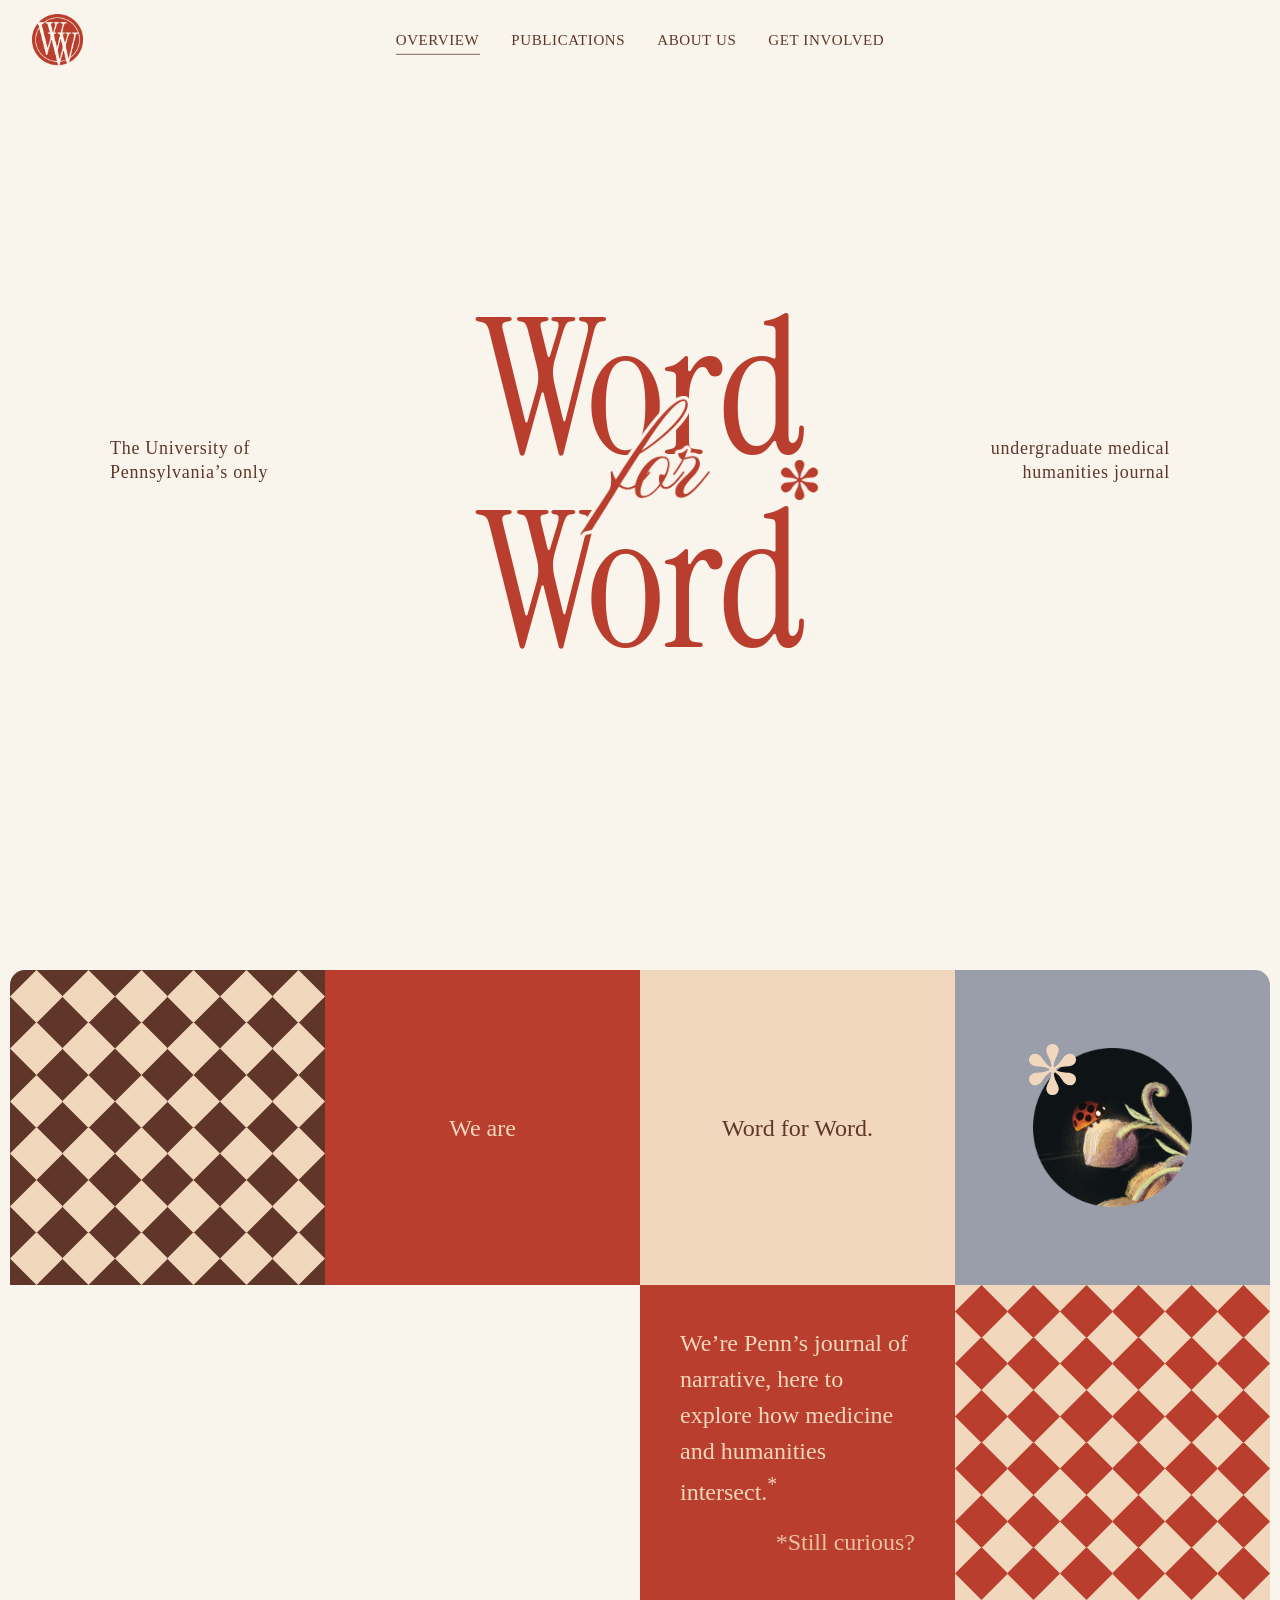
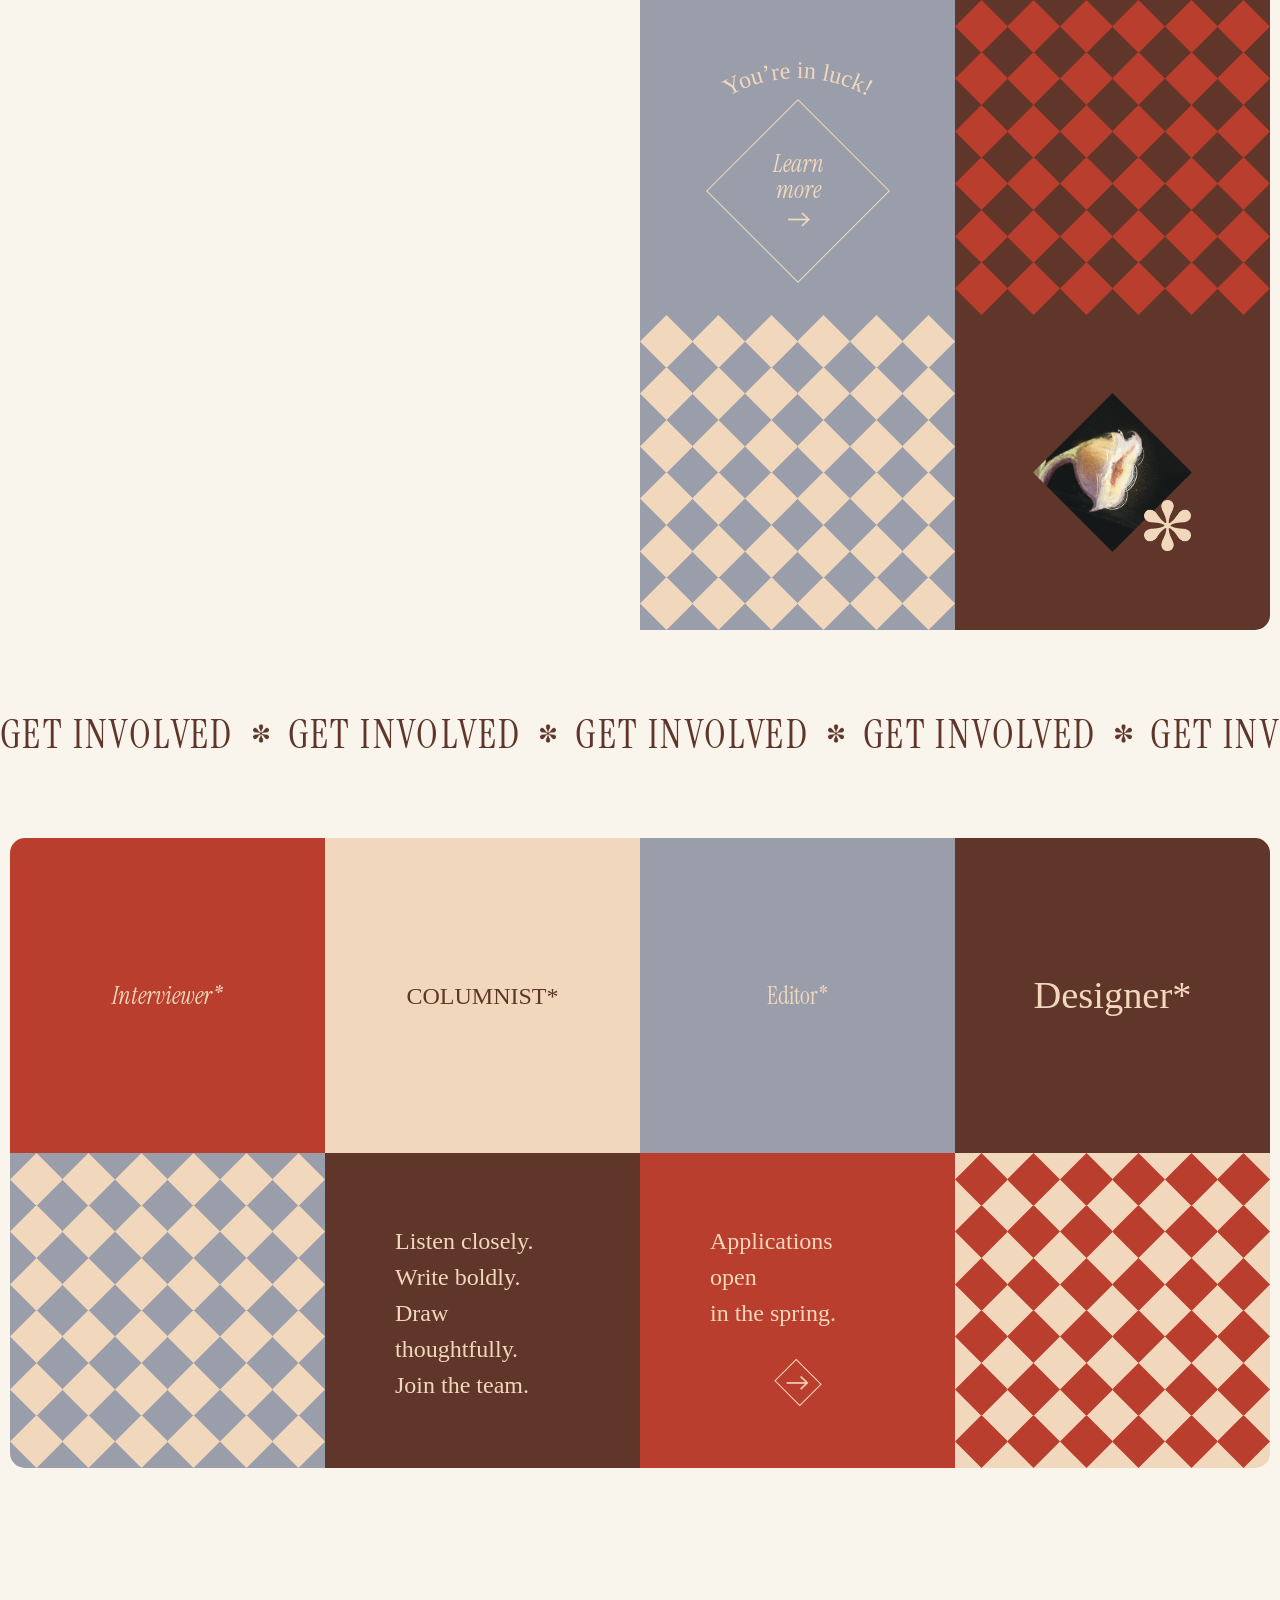
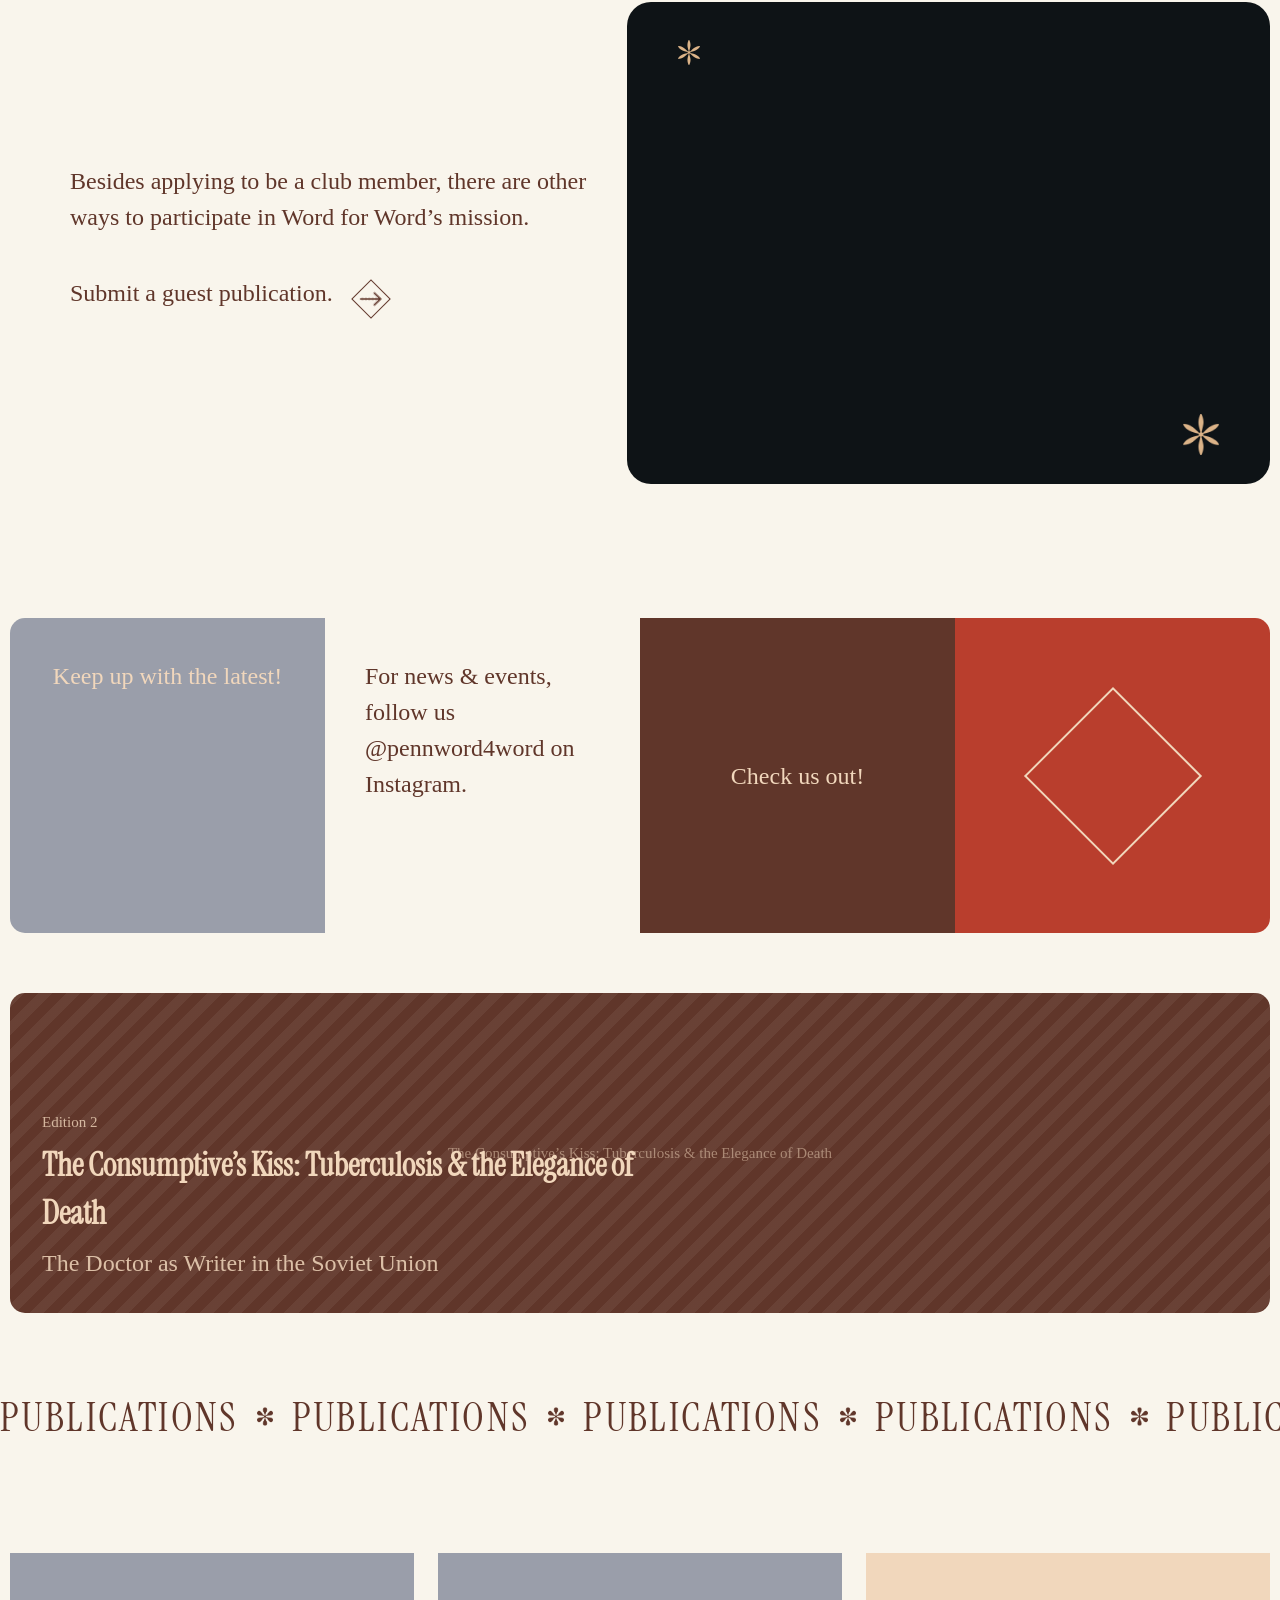
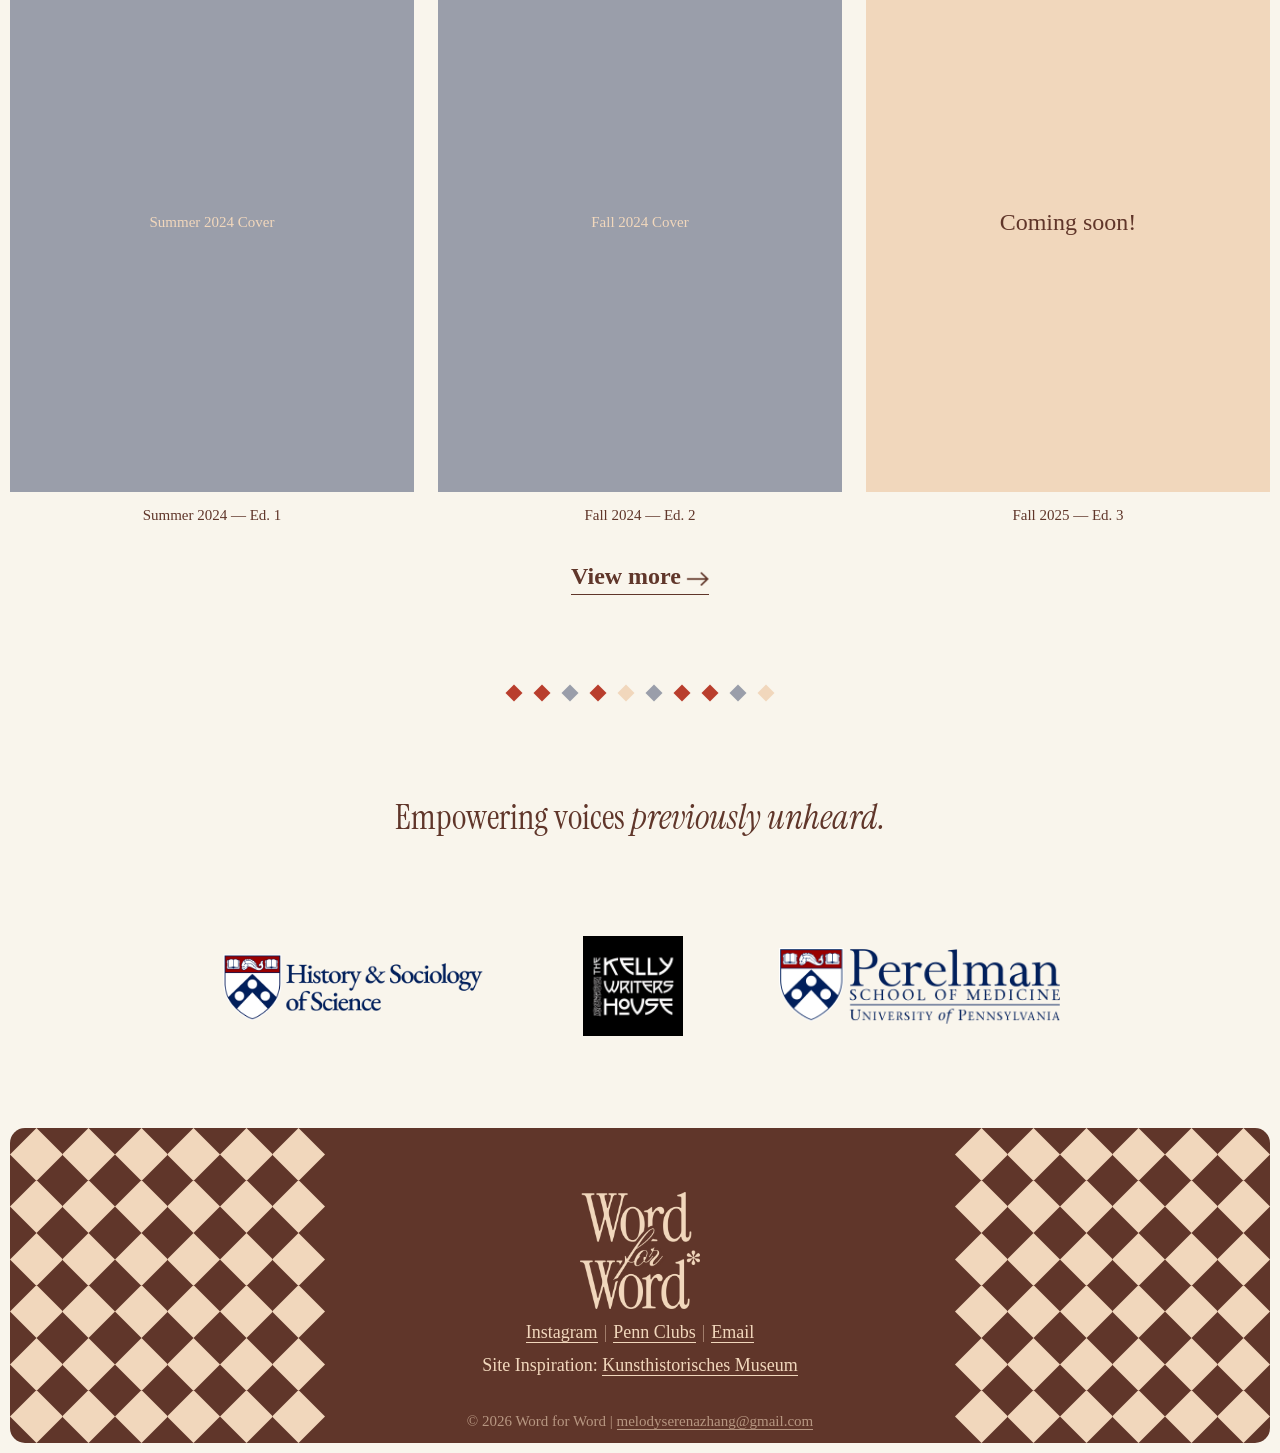
==== index.html @ 74784ccc "Polish intro splash/hero sequence, roles grid mobile support + hover reveal, cursor spin fixes, new " ====
<!DOCTYPE html>
<html lang="en">
<head>
  <meta charset="UTF-8" />
  <meta name="viewport" content="width=device-width, initial-scale=1.0" />
  <title>Word for Word — Penn Medical Humanities Journal</title>
  <!-- Stamped before any external resource request below (fonts, the
       Lenis CDN script) so initIntroReveal() in main.js can measure how
       long THOSE took on a cold/first-in-a-while load and subtract it
       back out of the intro timing — see the comment on
       initIntroReveal() for why that matters. -->
  <script>window.__pageLoadStart = Date.now();</script>
  <link rel="preconnect" href="https://fonts.googleapis.com" />
  <link rel="preconnect" href="https://fonts.gstatic.com" crossorigin />
  <link href="https://fonts.googleapis.com/css2?family=Instrument+Serif:ital@0;1&display=swap" rel="stylesheet" />
  <!-- "Freight" is a licensed font (not on Google Fonts) — add your own @font-face
       for "Freight Text Pro" in css/style.css once you have the font files. -->
  <link rel="stylesheet" href="css/style.css?v=64" />
</head>
<body>

  <!-- Splash: full-viewport screen, centered asterisk, flipping through
       4 placeholder asterisks at a CONSTANT pace (350ms hold each — was
       an accelerating 600/350/200/150ms cadence), each followed by a
       tiny 70ms blank gap before the next one cuts in — see
       .intro-splash__asterisk--N in CSS. Trial variant: screens 01-04
       all sit on the SAME cream background now (was a different bg
       color per screen, Monogatari-title-card style) — instead, the
       asterisk + caption COLOR itself changes screen to screen: red
       (01, "verbatim.") / blue — this project's informal name for
       --color-grey (02, "to the letter.") / darker beige, --color-tan-
       dark / DBB388, a one-off NOT in the 5-color swatch (03,
       "testimony.") / brown, --color-dark (04, "truth."). Screen 00
       ("Word for Word.", the real logo) is unchanged: red bg, cream
       asterisk. Each screen's caption (2 lines: an italic word/phrase, then
       its "(0N)" tag below) sits below the asterisk, colored to match
       THAT screen's asterisk, cut in/out in lockstep with it via the
       same shared keyframes/timestamps (see .intro-splash__caption--N in
       CSS) — never jitters, since it lives outside
       .intro-splash__asterisk-wrap (the jitter is scoped to that wrapper
       only). Asterisk + caption are centered as ONE group (.intro-splash
       itself is a flex column, gap:30px, centered) rather than pinning
       the asterisk alone to true viewport center — that alternative was
       tried and rejected: it read as "asterisk centered, caption bolted
       on below," visibly lower than a plain centered arrangement. Lands
       on the real "Default, Cream" asterisk at
       1680ms, lingers 250ms, then the whole screen slides up (no fade —
       opacity stays 1 the whole time) over 1s starting at 1930ms. All 5
       images/captions are stacked in the same spot; each later one
       explicitly hides the previous one once it appears — no JS needed.
       That reveals the brown/grey rapidfire cascade layers right below
       (see .intro-splash-layer) — each one starts HALFWAY through the
       previous layer's own slide (not the ~80% convention used
       elsewhere), so the handoffs feel rapidfire rather than a polite
       wait. The rest of the intro sequence below starts at 2870ms
       (~60%, not ~80%, through the LAST cascade layer — sooner than
       the usual convention, so the hero doesn't feel like it's waiting
       around after the splash clears) so it doesn't begin while still
       hidden underneath. -->
  <div class="intro-splash" aria-hidden="true">
    <div class="intro-splash__asterisk-wrap">
      <img class="intro-splash__asterisk intro-splash__asterisk--1" src="assets/images/Asterisk 1.png" alt="" />
      <!-- 2/3/4 are divs, not imgs — recolored via CSS mask-image (see
           style.css) so each can hit an exact arbitrary color (blue /
           darker beige / brown) rather than the PNG's own native tan/
           dark/grey. -->
      <div class="intro-splash__asterisk intro-splash__asterisk--2" aria-hidden="true"></div>
      <div class="intro-splash__asterisk intro-splash__asterisk--3" aria-hidden="true"></div>
      <div class="intro-splash__asterisk intro-splash__asterisk--4" aria-hidden="true"></div>
      <img class="intro-splash__asterisk intro-splash__asterisk--final" src="assets/images/Asterisk - Default, Cream.png" alt="" />
    </div>
    <div class="intro-splash__caption-wrap">
      <p class="intro-splash__caption intro-splash__caption--1">
        <span class="intro-splash__caption-line1">verbatim.</span>
        <span class="intro-splash__caption-line2">(01)</span>
      </p>
      <p class="intro-splash__caption intro-splash__caption--2">
        <span class="intro-splash__caption-line1">to the letter.</span>
        <span class="intro-splash__caption-line2">(02)</span>
      </p>
      <p class="intro-splash__caption intro-splash__caption--3">
        <span class="intro-splash__caption-line1">testimony.</span>
        <span class="intro-splash__caption-line2">(03)</span>
      </p>
      <p class="intro-splash__caption intro-splash__caption--4">
        <span class="intro-splash__caption-line1">truth.</span>
        <span class="intro-splash__caption-line2">(04)</span>
      </p>
      <p class="intro-splash__caption intro-splash__caption--final">
        <span class="intro-splash__caption-line1">Word for Word.</span>
        <span class="intro-splash__caption-line2">(00)</span>
      </p>
    </div>
  </div>
  <!-- Rapidfire cascade: once the red splash finishes sliding up, it
       reveals this brown layer sitting right behind it, which itself
       quickly slides up to reveal the blue-grey layer behind THAT,
       which slides up to finally reveal the real page. Same
       fixed/inset:0 mechanism as .intro-splash, just no fade, quick
       durations, and no asterisk content — plain color slabs. No pure
       blue in the 5-color palette, so this uses --color-grey (the
       "muted blue-grey" one) rather than inventing an off-palette
       color. -->
  <div class="intro-splash-layer intro-splash-layer--brown" aria-hidden="true"></div>
  <div class="intro-splash-layer intro-splash-layer--grey" aria-hidden="true"></div>

  <!-- ============ HEADER / NAV ============ -->
  <!-- Intro sequence (plays once on load, independent of scroll): everything
       below is pushed back 2870ms so it starts once the full splash
       cascade (see top of <body> — asterisk flip-through + brown/grey
       rapidfire layers) has substantially cleared, not while still hidden
       underneath it. From there: the 3 wordmark lines one at a time
       (Word, then the "for" image overlay, then Word) — NOT an even
       stagger. The gaps DECELERATE (130ms, then 350ms) so the title
       feels like a continuation of the splash cascade's own rapidfire
       speed, winding down to a smooth, slow stop rather than clicking
       through 3 evenly-spaced beats — Word:2870ms / for:3000ms (+130) /
       Word:3350ms (+350), same 480ms total span as an even split would
       have used, just redistributed. Then both eyebrow blocks start
       together (left/right in sync) once the whole title is
       substantially resolved (~80% into the last word's 1.6s: 3350 +
       1280 = 4630ms), staggered by 240ms internally (4630ms / 4870ms)
       — the hero asterisk (the one beside the second word's "d") also
       pops in at 4630ms, same as the eyebrows. The nav bar starts at
       4870ms too — the SAME moment as the last eyebrow line, not
       offset from it — sliding down + fading in as one unit (logo/
       links are NOT staggered individually — opacity:0 on the header
       hides them together, no per-child classes needed). Everything
       shares the same slow "easeOutCubic" curve
       (fast start, slow finish that stays visible the whole way; see
       .intro-reveal--slide-slow). -->
  <header class="site-header intro-reveal intro-reveal--drop" style="--intro-delay: 4870ms;">
    <a href="index.html" class="nav__logo">
      <img src="assets/images/Logo.png" alt="Word for Word logo" />
    </a>
    <nav class="nav">
      <ul class="nav__links">
        <li><a href="index.html">Overview</a></li>
        <li><a href="publications.html">Publications</a></li>
        <li><a href="about.html">About Us</a></li>
        <li><a href="get-involved.html">Get Involved</a></li>
        <li class="nav__indicator-slot" aria-hidden="true"><span class="nav__indicator"></span></li>
      </ul>
    </nav>
  </header>

  <!-- Fixed viewport frame: starts essentially at the bottom of the nav
       bar and runs to the bottom of the screen, holding at any scroll
       position since it's fixed to the viewport, not the page. All 4 of
       its own corners are rounded — this is what owns the "curves into
       the content" illusion (not the nav bar: its own corner sits in a
       space scrolled content never reaches, so it can only ever reveal
       the static page background behind it, which is the same cream as
       the bar itself — camouflaged, not actually a fix). The middle is
       genuinely empty (no fill at all) — only the inset box-shadow ring
       is painted, like a shape with its center cut out, not a
       see-through overlay. -->
  <div class="viewport-frame" aria-hidden="true"></div>
  <!-- Fills the sliver each of the frame's 4 rounded corners leaves
       unpainted near its own true corner (see the CSS for the actual
       geometry these are built from). -->
  <div class="viewport-frame-patch viewport-frame-patch--top-left" aria-hidden="true"></div>
  <div class="viewport-frame-patch viewport-frame-patch--top-right" aria-hidden="true"></div>
  <div class="viewport-frame-patch viewport-frame-patch--bottom-left" aria-hidden="true"></div>
  <div class="viewport-frame-patch viewport-frame-patch--bottom-right" aria-hidden="true"></div>
  <!-- A last, tiny sliver remained specifically at the bottom two
       corners even after sizing their circle patches up — right along
       the bottom edge, a little in from the corner. Rather than grow
       those circles further (which starts reading as its own shape,
       per earlier feedback), a small flat rectangle just for that
       leftover speck. -->
  <div class="viewport-frame-speck viewport-frame-speck--bottom-left" aria-hidden="true"></div>
  <div class="viewport-frame-speck viewport-frame-speck--bottom-right" aria-hidden="true"></div>

  <!-- ============ HERO ============ -->
  <section class="hero">
    <p class="hero__eyebrow">
      <span class="hero__eyebrow-line intro-reveal intro-reveal--slide-slow" style="--intro-delay: 4630ms;">The University of</span>
      <span class="hero__eyebrow-line intro-reveal intro-reveal--slide-slow" style="--intro-delay: 4870ms;">Pennsylvania&rsquo;s only</span>
    </p>
    <!-- "for" is a real image asset, sitting on top of/overlapping both
         "Word"s (absolutely-positioned overlay, not a 3rd flex item) to
         match the original combined logotype. The two "Word"s are
         still text placeholders pending their own image treatment. -->
    <div class="hero__wordmark-wrap">
      <div class="hero__wordmark-placeholder" aria-hidden="true">
        <span class="hero__wordmark-word hero__wordmark-word--1"><span class="hero__title-exit intro-reveal intro-reveal--slide-slow" style="--intro-delay: 3220ms;">Word</span></span>
        <span class="hero__wordmark-word hero__wordmark-word--2"><span class="hero__title-exit intro-reveal intro-reveal--slide-slow" style="--intro-delay: 3700ms;">Word</span></span>
      </div>
      <div class="hero__wordmark-for-wrap" aria-hidden="true">
        <img class="hero__wordmark-for hero__title-exit intro-reveal intro-reveal--slide-slow" style="--intro-delay: 3350ms;" src="assets/images/Homepage hero title.png" alt="" />
      </div>
      <!-- Two elements so two rotations can compose: the WRAP does a
           one-shot decelerating "extra" spin (large -> 0deg) plus the
           opacity/scale pop-in; the inner img's own continuous
           constant-speed spin (.hero__wordmark-asterisk) runs the
           whole time underneath. As the wrap's extra rotation decays
           to 0, the combined visible speed smoothly settles into just
           the inner img's constant rate — no numeric handoff needed
           between a one-shot and an infinite animation.
           Also included in initHeroEyebrowExit()'s scroll-exit toggle
           (fades+slides with the title/eyebrows once body.intro-finished
           is set) — see body.intro-finished .hero__wordmark-asterisk-wrap
           in the CSS for why its one-shot pop-in `animation` gets turned
           off first (an `animation` touching transform/opacity otherwise
           blocks a `transition` from ever visibly running on the same
           element/properties). The inner img's own continuous spin is
           untouched either way — it's a separate element. -->
      <div class="hero__wordmark-asterisk-wrap" style="--intro-delay: 4630ms;" aria-hidden="true">
        <img class="hero__wordmark-asterisk" src="assets/images/Asterisk - Default.png" alt="" />
      </div>
    </div>
    <p class="hero__eyebrow hero__eyebrow--right">
      <span class="hero__eyebrow-line intro-reveal intro-reveal--slide-slow" style="--intro-delay: 4630ms;">undergraduate medical</span>
      <span class="hero__eyebrow-line intro-reveal intro-reveal--slide-slow" style="--intro-delay: 4870ms;">humanities journal</span>
    </p>
  </section>

  <main>

    <!-- ============ SQUARE GRID — 4 across, 4 down ============ -->
    <!-- Every tile below has an explicit grid-column/grid-row. This grid
         mixes plain 1x1 tiles with a 6-tile image mosaic, and letting the
         browser auto-place any of them is fragile: auto-flow fills ALL 4
         columns before wrapping to the next row, so as soon as one tile
         doesn't behave the way you'd expect, everything after it in
         source order shifts into the wrong cell. Explicit placement makes
         each tile's position a fact of the markup, not a side effect of
         what came before it. -->
    <section id="overview" class="square-grid square-grid--4col square-grid--rows-4">
      <div class="square square--checker" style="grid-column: 1; grid-row: 1; --checker-a: var(--color-dark); --checker-b: var(--color-tan);" aria-hidden="true"></div>
      <div class="square square--red" style="grid-column: 2; grid-row: 1;">
        <p class="square__label">We are</p>
      </div>
      <div class="square square--tan" style="grid-column: 3; grid-row: 1;">
        <p class="square__script">Word for Word.</p>
      </div>
      <div class="square square--grey square--inset" style="grid-column: 4; grid-row: 1;">
        <img class="square__inset-image" src="assets/images/Section 1 Square 4.png" alt="Ladybug resting on a flower bud" />
        <div class="square__inset-asterisk-wrap square__inset-asterisk-wrap--top-left" aria-hidden="true">
          <div class="square__inset-asterisk"></div>
        </div>
      </div>

      <!-- Featured artwork: ONE uncut <img> spans the full 2 cols x 3 rows
           area, so it's pixel-perfect with no seams possible (splitting
           it into 6 separately-sized background-images, as before, meant
           each tile rounded its own sizing independently — the hairline
           misalignment between tiles was that rounding drift, not
           something a bigger/different number would have fixed). The
           tile-by-tile reveal instead comes from 6 mask panels layered on
           top that fade OUT to unveil the photo underneath. -->
      <div class="image-mosaic" style="grid-column: 1 / span 2; grid-row: 2 / span 3;">
        <img class="image-mosaic__photo" src="assets/images/Latest Edition Cover.jpg" alt="Featured artwork for the latest issue, Edition 2" />
        <!-- Sequenced after the mosaic tiles: main.js listens for every
             mask's fade-in to actually finish (not a guessed delay — the
             mosaic can be taller than the viewport, so tiles don't all
             enter view at once), then reveals the scrim, then the
             caption, each after a slight pause once the previous step's
             transition genuinely completes. -->
        <div class="image-mosaic__scrim mosaic-reveal" aria-hidden="true"></div>
        <div class="image-mosaic__masks">
          <div class="image-mosaic__mask reveal reveal--mask" aria-hidden="true"></div>
          <div class="image-mosaic__mask reveal reveal--mask" aria-hidden="true"></div>
          <div class="image-mosaic__mask reveal reveal--mask" aria-hidden="true"></div>
          <div class="image-mosaic__mask reveal reveal--mask" aria-hidden="true"></div>
          <div class="image-mosaic__mask reveal reveal--mask" aria-hidden="true"></div>
          <div class="image-mosaic__mask reveal reveal--mask" aria-hidden="true"></div>
        </div>
        <!-- TODO(future reference): publications.html doesn't exist yet —
             same not-yet-built placeholder the nav's own "Publications"
             link already points to. Point this at the real latest-issue
             page once it's built. -->
        <a href="publications.html" class="image-mosaic__caption image-mosaic__caption--left image-mosaic__caption--headline mosaic-reveal mosaic-reveal--slide">Read our<br />latest issue!
          <span class="arrow-glyph">
            <img class="arrow-glyph__default" src="assets/images/Arrow, beige.png" alt="" />
            <img class="arrow-glyph__hover" src="assets/images/Arrow, red.png" alt="" />
          </span>
        </a>
        <p class="image-mosaic__caption image-mosaic__caption--right mosaic-reveal mosaic-reveal--slide">Edition 2</p>
        <!-- Separate from .image-mosaic__masks on purpose: those end at
             opacity:0 permanently once revealed, so a hover effect added
             to them would have no visible content to brighten. This is
             its own always-transparent-until-hovered layer, same 2x3
             grid, sitting on top of everything else in the mosaic. -->
        <div class="image-mosaic__hover-tiles">
          <div class="image-mosaic__hover-tile" aria-hidden="true"></div>
          <div class="image-mosaic__hover-tile" aria-hidden="true"></div>
          <div class="image-mosaic__hover-tile" aria-hidden="true"></div>
          <div class="image-mosaic__hover-tile" aria-hidden="true"></div>
          <div class="image-mosaic__hover-tile" aria-hidden="true"></div>
          <div class="image-mosaic__hover-tile" aria-hidden="true"></div>
        </div>
      </div>

      <div class="square square--red square--split" style="grid-column: 3; grid-row: 2;">
        <p class="square__body">We&rsquo;re Penn&rsquo;s journal of narrative, here to explore how medicine and humanities intersect.<sup>*</sup></p>
        <p class="square__footnote">*Still curious?</p>
      </div>
      <div class="square square--checker" style="grid-column: 4; grid-row: 2; --checker-a: var(--color-tan); --checker-b: var(--color-red);" aria-hidden="true"></div>

      <div class="square square--grey square--deco" style="grid-column: 3; grid-row: 3;">
        <!-- Curved along an actual circular arc (SVG textPath), not just
             a flat rotate() tilt like before — the path is the top half
             of a perfect circle, so the text follows a true curve rather
             than an approximated one. -->
        <svg class="square__arc" viewBox="0 0 200 50" aria-hidden="true">
          <path id="square11-arc-path" d="M 10,50 A 143,143 0 0,1 190,50" fill="none" />
          <text text-anchor="middle">
            <textPath href="#square11-arc-path" startOffset="50%">You&rsquo;re in luck!</textPath>
          </text>
        </svg>
        <!-- TODO(future reference): about.html doesn't exist yet — same
             not-yet-built placeholder the nav's own "About Us" link
             already points to (see .nav__links above). Point this at
             the real About page once it's built. -->
        <a href="about.html" class="diamond-cta diamond-cta--fill-on-hover diamond-cta--fill-on-hover--blue">
          <span>Learn<br />more<br />
            <span class="arrow-glyph">
              <!-- "Arrow, brown.png" is the misnamed file for --color-grey
                   (this project's informal "blue") — see the .arrow-glyph
                   comment in style.css. -->
              <img class="arrow-glyph__default" src="assets/images/Arrow, beige.png" alt="" />
              <img class="arrow-glyph__hover" src="assets/images/Arrow, brown.png" alt="" />
            </span>
          </span>
        </a>
      </div>
      <div class="square square--checker" style="grid-column: 4; grid-row: 3; --checker-a: var(--color-dark); --checker-b: var(--color-red);" aria-hidden="true"></div>

      <div class="square square--checker" style="grid-column: 3; grid-row: 4; --checker-a: var(--color-grey); --checker-b: var(--color-tan);" aria-hidden="true"></div>
      <div class="square square--dark square--inset" style="grid-column: 4; grid-row: 4;">
        <img class="square__inset-image" src="assets/images/Section 1 Square 16.png" alt="Diamond-cropped detail of a flower bud" />
        <div class="square__inset-asterisk-wrap square__inset-asterisk-wrap--bottom-right" aria-hidden="true">
          <div class="square__inset-asterisk"></div>
        </div>
      </div>
    </section>

    <!-- ============ GET INVOLVED BANNER ============ -->
    <!-- Full-bleed (ignores the page's 10px margin via the 100vw/negative
         -margin trick) so the repeated text reads as a carousel strip cut
         off at both screen edges — it's static, doesn't actually scroll,
         the repetition + off-screen crop is what sells the illusion. -->
    <section id="get-involved" class="marquee-banner">
      <p class="marquee-banner__track">
        Get Involved &nbsp;*&nbsp; Get Involved &nbsp;*&nbsp; Get Involved &nbsp;*&nbsp; Get Involved &nbsp;*&nbsp; Get Involved &nbsp;*&nbsp; Get Involved &nbsp;*&nbsp; Get Involved &nbsp;*&nbsp; Get Involved &nbsp;*&nbsp; Get Involved &nbsp;*&nbsp; Get Involved &nbsp;*&nbsp; Get Involved &nbsp;*&nbsp; Get Involved &nbsp;*
      </p>
    </section>

    <!-- ============ GET INVOLVED: ROLES SQUARE GRID ============ -->
    <!-- Each role word ends in "*" and each description starts with one
         (the same "there's more here" asterisk motif used everywhere
         else on the page) — a permanent, always-visible hint that hover
         swaps this text for something else, since a touch device can't
         discover that just by trying to hover. .square__role-tap-btn is
         the stronger version of that hint: a small diamond button, only
         rendered on devices with no real hover (see (hover: none) in
         style.css), that visually invites a tap. Tapping anywhere in
         the tile (not just the tiny button — see initRoleTapReveal() in
         main.js) toggles the same reveal :hover already drives on
         desktop, via a plain .is-tapped class. -->
    <section class="square-grid square-grid--4col square-grid--rows-2">
      <div class="square square--red square--role-reveal">
        <h3 class="square__role square__role--display-italic">Interviewer*</h3>
        <button type="button" class="square__role-tap-btn" aria-label="Show details for Interviewer"><span aria-hidden="true">*</span></button>
        <p class="square__role-description">*Interview individuals with experiences in medicine and the humanities, and shape those conversations into written narratives.</p>
      </div>
      <div class="square square--tan square--role-reveal">
        <h3 class="square__role square__role--caps">Columnist*</h3>
        <button type="button" class="square__role-tap-btn" aria-label="Show details for Columnist"><span aria-hidden="true">*</span></button>
        <p class="square__role-description">*Create narratives on the human side of healthcare, with freedom to write book reviews, opinions, poetry, prose, or analysis.</p>
      </div>
      <div class="square square--grey square--role-reveal">
        <h3 class="square__role square__role--display">Editor*</h3>
        <button type="button" class="square__role-tap-btn" aria-label="Show details for Editor"><span aria-hidden="true">*</span></button>
        <p class="square__role-description">*Work closely with columnists and interviewers to refine clarity, structure, and flow, while respecting the writer&rsquo;s intent.</p>
      </div>
      <div class="square square--dark square--role-reveal">
        <h3 class="square__role square__role--script">Designer*</h3>
        <button type="button" class="square__role-tap-btn" aria-label="Show details for Designer"><span aria-hidden="true">*</span></button>
        <p class="square__role-description">*Translate narrative into visual form, illustrating written pieces in the journal&rsquo;s signature fine-arts aesthetic.</p>
      </div>

      <div class="square square--checker" style="--checker-a: var(--color-grey); --checker-b: var(--color-tan);" aria-hidden="true"></div>
      <div class="square square--dark square--content-left">
        <p class="square__body square__body--small">Listen closely.<br />Write boldly.<br />Draw thoughtfully.<br />Join the team.</p>
      </div>
      <div class="square square--red square--content-left">
        <p class="square__script square__script--sub">Applications open<br />in the spring.</p>
        <!-- TODO(future reference): get-involved.html doesn't exist yet — same
             not-yet-built placeholder the nav's own "Get Involved" link already
             points to. Point this at the real page once it's built. Was a bare
             non-interactive div; now a real <a> so it (a) actually leads
             somewhere and (b) matches a[href] in initCustomCursor()'s
             isClickablePoint(), so hovering it triggers the asterisk cursor's
             clickable state like every other real link/button on the page. -->
        <a href="get-involved.html" class="diamond-cta diamond-cta--fill-on-hover diamond-cta--fill-on-hover--red diamond-cta--tight">
          <span class="arrow-glyph">
            <img class="arrow-glyph__default" src="assets/images/Arrow, beige.png" alt="" />
            <img class="arrow-glyph__hover" src="assets/images/Arrow, red.png" alt="" />
          </span>
        </a>
      </div>
      <div class="square square--checker" style="--checker-a: var(--color-tan); --checker-b: var(--color-red);" aria-hidden="true"></div>
    </section>

    <!-- ============ GUEST PUBLICATION CTA ============ -->
    <section class="split-cta">
      <div class="split-cta__text">
        <p>Besides applying to be a club member, there are other ways to participate in Word for Word&rsquo;s mission.</p>
        <div class="split-cta__cta">
          <!-- Only the diamond is a real link — plain text, not a 2nd
               clickable target for the same destination. -->
          <p class="split-cta__link">Submit a guest publication.</p>
          <!-- Reuses section 2's small arrow-only diamond's SIZE/shape
               (.diamond-cta--tight), but overrides color to brown (see
               .split-cta__diamond in style.css) — this one sits directly
               on the cream page, not a colored square, so the other
               instance's tan border/arrow would be low-contrast here. -->
          <a href="#" class="diamond-cta diamond-cta--fill-on-hover diamond-cta--tight split-cta__diamond">
            <span class="arrow-glyph">
              <!-- "Arrow, blue.png" is the misnamed file for --color-dark
                   — see the .arrow-glyph comment in style.css. -->
              <img class="arrow-glyph__default" src="assets/images/Arrow, blue.png" alt="" />
            </span>
          </a>
        </div>
      </div>
      <div class="split-cta__deco" aria-hidden="true">
        <!-- Section 3 Artwork.png has a transparent background around the
             flower + a built-in fade to cream at its own bottom edge (so
             it blends into the page once it overflows past the dark box
             below it) — see the width/height comments in style.css for
             why the box is sized the way it is. -->
        <div class="split-cta__illustration-wrap">
          <img class="split-cta__illustration" src="assets/images/Section 3 Artwork.png" alt="" />
          <img class="split-cta__illustration-asterisk split-cta__illustration-asterisk--small" src="assets/images/Asterisk 3.png" alt="" />
          <img class="split-cta__illustration-asterisk split-cta__illustration-asterisk--large" src="assets/images/Asterisk 3.png" alt="" />
        </div>
      </div>
    </section>

    <!-- ============ NEWSLETTER / SOCIAL SQUARE GRID ============ -->
    <section class="square-grid square-grid--4col square-grid--rows-1">
      <div class="square square--grey">
        <p class="square__body square__body--small">Keep up with the latest!</p>
      </div>
      <div class="square square--cream">
        <p class="square__body square__body--small">For news &amp; events, follow us <a href="https://www.instagram.com/pennword4word/?hl=en" target="_blank" rel="noopener">@pennword4word</a> on Instagram.</p>
      </div>
      <div class="square square--dark square--deco">
        <p class="square__script square__script--light">Check us out!</p>
      </div>
      <div class="square square--pattern-diamond" aria-hidden="true"></div>
    </section>

    <!-- ============ FEATURED ARTICLE ============ -->
    <section class="feature-banner">
      <div class="feature-banner__image-placeholder" data-caption="The Consumptive&rsquo;s Kiss: Tuberculosis &amp; the Elegance of Death"></div>
      <div class="feature-banner__caption">
        <p class="feature-banner__edition">Edition 2</p>
        <h2 class="feature-banner__title">The Consumptive&rsquo;s Kiss: Tuberculosis &amp; the Elegance of Death</h2>
        <p class="feature-banner__subtitle">The Doctor as Writer in the Soviet Union</p>
      </div>
    </section>

    <!-- ============ PUBLICATIONS BANNER ============ -->
    <!-- Same full-bleed carousel-strip treatment as #get-involved above. -->
    <section id="publications" class="marquee-banner">
      <p class="marquee-banner__track">
        Publications &nbsp;*&nbsp; Publications &nbsp;*&nbsp; Publications &nbsp;*&nbsp; Publications &nbsp;*&nbsp; Publications &nbsp;*&nbsp; Publications &nbsp;*&nbsp; Publications &nbsp;*&nbsp; Publications &nbsp;*&nbsp; Publications &nbsp;*&nbsp; Publications &nbsp;*&nbsp; Publications &nbsp;*&nbsp; Publications &nbsp;*
      </p>
    </section>

    <!-- ============ PUBLICATIONS ============ -->
    <section class="publications">
      <div class="publications__grid">
        <article class="publication-card">
          <div class="publication-card__cover publication-card__cover--placeholder" data-caption="Summer 2024 Cover"></div>
          <p class="publication-card__meta">Summer 2024 — Ed. 1</p>
        </article>
        <article class="publication-card">
          <div class="publication-card__cover publication-card__cover--placeholder" data-caption="Fall 2024 Cover"></div>
          <p class="publication-card__meta">Fall 2024 — Ed. 2</p>
        </article>
        <article class="publication-card">
          <div class="publication-card__cover publication-card__cover--coming-soon">Coming soon!</div>
          <p class="publication-card__meta">Fall 2025 — Ed. 3</p>
        </article>
      </div>

      <a href="#" class="publications__view-more">View more
        <span class="arrow-glyph">
          <img class="arrow-glyph__default" src="assets/images/Arrow, blue.png" alt="" />
        </span>
      </a>
    </section>

    <!-- ============ DIAMOND DIVIDER ============ -->
    <div class="diamond-divider" aria-hidden="true">
      <span></span><span></span><span></span><span></span><span></span>
      <span></span><span></span><span></span><span></span><span></span>
    </div>

    <!-- ============ QUOTE ============ -->
    <section class="quote-block">
      <p>Empowering voices <em>previously unheard.</em></p>
    </section>

    <!-- ============ PARTNER LOGOS ============ -->
    <!-- Reveals as ONE unit (slide up + fade, same as the hero elements)
         rather than tile-by-tile per logo. NOT the generic .mosaic-reveal/
         .mosaic-reveal--slide utility (tried first) — that visibly
         started already-opaque and only slid, fade and slide not
         actually together; .partners has its own dedicated rule instead
         (see style.css), matching the hero title's exact values
         (translateY(36px), 1.6s, same easing) rather than depending on
         how the shared utility happens to cascade. See
         initRevealOnScroll() in main.js: .partners is tracked separately
         from the staggered targets so it never gets a --reveal-delay. -->
    <section class="partners">
      <img class="partners__logo" src="assets/images/Sponsor_ History &amp; Sociology of Science.png" alt="History &amp; Sociology of Science" />
      <img class="partners__logo partners__logo--kelly" src="assets/images/Sponsor_ Kelly Writers House.png" alt="The Kelly Writers House" />
      <img class="partners__logo" src="assets/images/Sponsor_ Perelman.png" alt="Perelman School of Medicine, University of Pennsylvania" />
    </section>

  </main>

  <!-- ============ FOOTER ============ -->
  <!-- The <footer> itself IS the grid (square-grid square-grid--4col —
       same utility classes as section 1's #overview), not a wrapper
       around a separate grid div. GENUINELY 4 independent squares (col
       1-4), same as any other 1-row square-grid on the page — squares 1
       & 4 are checker tiles, squares 2 & 3 are plain dark squares with
       no content of their own. .site-footer__center is a SEPARATE
       element placed in the SAME grid cells as squares 2-3 (grid-column:
       2/span 2) — CSS grid allows overlapping placement, and since it
       comes later in DOM order it paints on top of them. It holds all
       the actual content (title/links/etc.) and reveals on its OWN
       delay, strictly AFTER all 4 squares (see initRevealOnScroll's
       footerCenter override in main.js) — so the footer visibly
       animates in as 4 plain tiles first, THEN the content fades in on
       top, rather than the content being tangled into the tile-by-tile
       sequence itself (impossible to get looking clean when 1 of the "4
       tiles" is actually a merged double-wide cell full of text). -->
  <footer id="about" class="site-footer square-grid square-grid--4col">
    <div class="square square--checker" style="grid-column: 1; grid-row: 1; --checker-a: var(--color-dark); --checker-b: var(--color-tan);" aria-hidden="true"></div>
    <div class="square square--dark" style="grid-column: 2; grid-row: 1;" aria-hidden="true"></div>
    <div class="square square--dark" style="grid-column: 3; grid-row: 1;" aria-hidden="true"></div>
    <div class="square square--checker" style="grid-column: 4; grid-row: 1; --checker-a: var(--color-dark); --checker-b: var(--color-tan);" aria-hidden="true"></div>
    <div class="square site-footer__center" style="grid-column: 2 / span 2; grid-row: 1;">
      <img class="site-footer__title" src="assets/images/Footer Title.png" alt="Word for Word*" />
      <ul class="site-footer__links">
        <li><a href="https://www.instagram.com/pennword4word/?hl=en" target="_blank" rel="noopener">Instagram</a></li>
        <li><a href="https://pennclubs.com/club/word-for-word/" target="_blank" rel="noopener">Penn Clubs</a></li>
        <li><a href="mailto:wordforwordpenn@gmail.com">Email</a></li>
      </ul>
      <p class="site-footer__inspo">Site Inspiration: <a href="https://www.bruegel2018.at/?ref=httpster.net" target="_blank" rel="noopener">Kunsthistorisches Museum</a></p>
      <p class="site-footer__copyright">© 2026 Word for Word | <a href="mailto:melodyserenazhang@gmail.com">melodyserenazhang@gmail.com</a></p>
    </div>
  </footer>

  <script src="https://unpkg.com/lenis@1/dist/lenis.min.js"></script>
  <script src="js/main.js?v=42"></script>
</body>
</html>
---- css/style.css ----
/* ===================================================================
   Word for Word — design tokens
   Palette is faithful to the brand swatch (hex codes as supplied).
=================================================================== */
:root {
  --color-dark:  #60362A; /* backdrop / footer / deep text */
  --color-tan:   #F1D7BC; /* warm cream square */
  --color-cream: #F9F5EC; /* lightest square / page background */
  --color-red:   #B93E2D; /* brand accent square */
  --color-grey:  #9A9EAA; /* muted blue-grey square */
  /* One-off, explicitly requested addition — NOT part of the 5-color
     brand swatch above. Used only by the intro splash's cream-bg
     variant (screens 01-04), for asterisk/caption 03 ("darker beige,"
     between --color-tan and --color-dark). */
  --color-tan-dark: #DBB388;
  /* One-off, explicitly requested — the backdrop behind section 3's
     illustration (.split-cta__illustration-wrap) only. */
  --color-illustration-bg: #0e1316;

  --font-display: "Instrument Serif", Georgia, "Times New Roman", serif;
  --font-body: "Freight Text Pro", Georgia, serif;

  /* The only 2 sizes body/UI text should ever use (display/headline
     text — section labels, titles, quote blocks — is its own thing and
     intentionally varies per section for hierarchy, not part of this
     scale). Anywhere text needs to be smaller than paragraph copy
     (nav, captions, meta, footer, card sub-text), use --text-small —
     never a one-off rem value or an opacity fade on --text-body. */
  --text-body: 24px;
  --text-small: 15px;

  --page-margin: 10px;
  /* Logo is 52px tall, centered 38px from the top (see --nav-item-center
     below) — so it needs at least 64px of bar before it'd start
     clipping. 70px keeps a small 6px breathing gap below it (down from
     the old symmetric 12px/12px at 76px total). */
  --nav-height: 70px;
  /* Where the logo/nav text sit, measured from the bar's top edge —
     kept as its own fixed value (half of the OLD 76px height) rather
     than 50% of --nav-height, specifically so shrinking the bar (to
     tighten the gap before .viewport-frame takes over) doesn't also
     drag the nav items up with it. The bar shrinks from the BOTTOM
     only: top of items unchanged, less empty space below before the
     frame begins. */
  --nav-item-center: 40px;

  /* Shared by the hero asterisk (13% of .hero__wordmark-wrap's own
     clamp(220px,22vw,380px)) and the intro splash's cream asterisk —
     computed out to a fixed clamp so both are guaranteed the exact
     same size rather than two independently-derived percentages that
     could drift apart. */
  --hero-asterisk-size: clamp(28.6px, 2.86vw, 49.4px);
}

/* Regular weight/style now come from "Freight Text Book" instead of the
   Pro family's own 400 files — Book's apostrophes/quote glyphs read
   cleaner. Still registered under the "Freight Text Pro" family name
   (matches --font-body) so nothing else needs to change; Pro's own 700
   files stay since there's no bold Book file. */
@font-face {
  font-family: "Freight Text Pro";
  src: url("../assets/Freight/Freight Text Light.otf") format("opentype");
  font-weight: 300;
  font-style: normal;
}
@font-face {
  font-family: "Freight Text Pro";
  src: url("../assets/Freight/Freight Text Book.otf") format("opentype");
  font-weight: 400;
  font-style: normal;
}
@font-face {
  font-family: "Freight Text Pro";
  src: url("../assets/Freight/freight-text-pro_normal_700.ttf") format("truetype");
  font-weight: 700;
  font-style: normal;
}
@font-face {
  font-family: "Freight Text Pro";
  src: url("../assets/Freight/Freight Text Book Italic.otf") format("opentype");
  font-weight: 400;
  font-style: italic;
}
@font-face {
  font-family: "Freight Text Pro";
  src: url("../assets/Freight/freight-text-pro_700_italic.ttf") format("truetype");
  font-weight: 700;
  font-style: italic;
}
@font-face {
  font-family: "Bickham Script Pro";
  src: url("../assets/Bickham Script Pro Regular.ttf") format("truetype");
  font-weight: 400;
  font-style: normal;
}

/* ===================================================================
   Reset
=================================================================== */
*, *::before, *::after { box-sizing: border-box; }
html, body { margin: 0; padding: 0; }
html {
  background: var(--color-cream);
  overscroll-behavior-y: none;
  scrollbar-width: none; /* Firefox */
  -ms-overflow-style: none; /* legacy Edge */
}
html::-webkit-scrollbar {
  display: none; /* Chrome / Safari */
}
html.lenis, html.lenis body { height: auto; }
html.lenis.lenis-smooth { scroll-behavior: auto; }
body {
  background: var(--color-cream);
  color: var(--color-dark);
  font-family: var(--font-body);
  font-size: var(--text-body);
  /* Freight Text Light (300) — the lighter weight added alongside Book
     (400, still available/used for anything that explicitly asks for
     it, e.g. none currently). */
  font-weight: 300;
  line-height: 1.5;
  padding: var(--page-margin);
  overscroll-behavior-y: none;
}
a { color: inherit; text-decoration: none; }
h1, h2, h3, p { margin: 0; }
img { max-width: 100%; display: block; }
ul { list-style: none; margin: 0; padding: 0; }

/* ===================================================================
   Intro splash — full-viewport asterisk flip-through, covering
   everything on load. Flips through 4 placeholder asterisks with hard
   cuts at a CONSTANT pace (350ms hold each — was an accelerating
   600/350/200/150ms cadence, per feedback that it should stay steady
   instead of speeding up), each hold followed by a tiny 70ms blank gap
   before the next one cuts in — a beat between swaps rather than one
   appearing the instant the other disappears. The background cuts
   through a color per asterisk too (see the intro-splash-bg-*
   animations below) — deliberately paired with a DIFFERENT palette
   color than the asterisk's own, Monogatari-title-card style, not a
   single flat color or a same-family "wash": cream bg/red asterisk
   (01) / grey bg/tan asterisk (02) / tan bg/dark asterisk (03) / dark
   bg/grey asterisk (04) / red bg/cream asterisk (00, the real logo).
   Lands on the real one at 1680ms, lingers 250ms, then the whole
   screen slides up (opacity untouched — no fade) over 1s starting at
   1930ms, same easeOutCubic curve as the hero slide-ins
   (cubic-bezier(0.33,1,0.68,1)). That reveals a brown layer sitting
   right behind it (see .intro-splash-layer), which itself slides up
   over 0.4s starting at 2430ms — halfway through red's own slide — to
   reveal a blue-grey layer behind THAT (2630ms, 0.4s, halfway through
   brown's) — a rapidfire cascade rather than a single reveal. Every
   other intro-delay on the page is set relative to the LAST layer
   finishing — see the HTML comment above <header>.
=================================================================== */
.intro-splash {
  position: fixed;
  inset: 0;
  z-index: 9999;
  background: var(--color-cream);
  display: flex;
  flex-direction: column;
  justify-content: center;
  align-items: center;
  gap: 30px;
  pointer-events: none;
  /* Cream for the entire 01-04 run (a trial variant — was a different
     bg color per screen) — nothing to crossfade between phases 1-4
     since the color never actually changes there, so only 2 bg
     animations total: cream at 0ms (steps(1) would be equally correct
     here since there's nothing to fade between, but 0.15s ease costs
     nothing and stays consistent with the red one below) and red at
     1680ms, crossfading into the final/00 logo screen. Screens 01-04
     vary by asterisk/caption COLOR instead (see
     intro-splash__asterisk--N below), red/blue/darker-beige/brown in
     that order.
     Slide delay bumped 1930->2180ms (+250) — lingers on 00 a bit longer
     before clearing. .intro-splash-layer--brown/--grey below (the
     rapidfire cascade this reveals) are shifted by that SAME +250ms to
     preserve their existing relative timing, and so are the hero
     title's own --intro-delay values in index.html (they're timed to
     start right as this cascade clears). initIntroReveal()'s final
     anchor timeout in main.js is NOT shifted — it's anchored to the
     eyebrow lines finishing (unaffected by any of this), not to the
     splash/title timeline, and stays comfortably later than both either
     way. */
  animation:
    intro-splash-slide 1s cubic-bezier(0.33, 1, 0.68, 1) 2480ms forwards,
    intro-splash-bg-cream 0.15s ease 0ms forwards,
    intro-splash-bg-red 0.15s ease 1980ms forwards;
}
@keyframes intro-splash-bg-cream { to { background-color: var(--color-cream); } }
@keyframes intro-splash-bg-red   { to { background-color: var(--color-red); } }
/* Smaller than the hero asterisk (0.65x) — this one's just a splash
   decoration, not meant to read at full hero size. Jitters in a tiny,
   fast "buzzing" wiggle continuously — including through the final/00
   asterisk's own linger, not just the 01-04 switching phase like
   before. infinite (not a fixed iteration count) so it keeps going
   regardless of exactly how long the linger before the slide-up ends up
   being, rather than needing to be recalculated every time that
   duration changes. Every keyframe stop is a small (max ~0.6px — toned
   down from an earlier ~1.5px, which read as too intense/violent) offset
   except 0%/100%, which are neutral, so each loop restarts cleanly at
   translate(0,0) with no visible jump. */
.intro-splash__asterisk-wrap {
  position: relative;
  width: calc(var(--hero-asterisk-size) * 0.65);
  aspect-ratio: 184 / 200;
  animation: intro-splash-asterisk-jitter 120ms linear infinite;
}
@keyframes intro-splash-asterisk-jitter {
  0%   { transform: translate(0, 0); }
  15%  { transform: translate(-0.6px, 0.4px); }
  30%  { transform: translate(0.4px, -0.6px); }
  45%  { transform: translate(-0.4px, -0.4px); }
  60%  { transform: translate(0.6px, 0.4px); }
  75%  { transform: translate(-0.4px, 0.6px); }
  90%  { transform: translate(0.4px, -0.4px); }
  100% { transform: translate(0, 0); }
}
/* All 5 stacked in the same spot. Each one's own hide fires 70ms
   BEFORE the next one's appear (not simultaneously) — that gap is
   what reads as a beat of plain background between swaps rather than
   an instant replace. Two comma-separated animations per element (cut,
   then hide) — later-listed animation wins once both are in their
   forwards-fill period. object-fit:contain handles the 4 placeholder
   images' slightly different aspect ratios without distorting them. */
.intro-splash__asterisk {
  position: absolute;
  inset: 0;
  width: 100%;
  height: 100%;
  object-fit: contain;
  opacity: 0;
}
/* Each asterisk's caption (see .intro-splash__caption-wrap below) cuts
   in/out at the EXACT same timestamps as its own asterisk — sharing one
   selector list per phase keeps the two locked together with no risk
   of drifting apart if the timing ever changes. */
/* Screen 01 holds 650ms instead of the other screens' 350ms (+300ms) —
   a first-time visitor's very first frame of the site, so it gets a
   bit longer to register before flipping onward. Every timestamp AFTER
   it (screens 02-04, the final/00 logo screen, the slide-up, the
   brown/grey cascade layers, and the hero title's own --intro-delay
   values in index.html) is shifted by that same +300ms to preserve
   their existing relative timing. */
.intro-splash__asterisk--1,
.intro-splash__caption--1 {
  animation:
    intro-splash-asterisk-cut 0.01s steps(1) 0ms forwards,
    intro-splash-asterisk-hide 0.01s steps(1) 650ms forwards;
}
.intro-splash__asterisk--2,
.intro-splash__caption--2 {
  animation:
    intro-splash-asterisk-cut 0.01s steps(1) 720ms forwards,
    intro-splash-asterisk-hide 0.01s steps(1) 1070ms forwards;
}
.intro-splash__asterisk--3,
.intro-splash__caption--3 {
  animation:
    intro-splash-asterisk-cut 0.01s steps(1) 1140ms forwards,
    intro-splash-asterisk-hide 0.01s steps(1) 1490ms forwards;
}
.intro-splash__asterisk--4,
.intro-splash__caption--4 {
  animation:
    intro-splash-asterisk-cut 0.01s steps(1) 1560ms forwards,
    intro-splash-asterisk-hide 0.01s steps(1) 1910ms forwards;
}
.intro-splash__asterisk--final,
.intro-splash__caption--final {
  animation: intro-splash-asterisk-cut 0.01s steps(1) 1980ms forwards;
}
/* Trial variant: screens 01-04 all sit on cream now (see .intro-splash
   above), varying by asterisk/caption color instead — red / blue
   (--color-grey, this project's informal name for it) / darker beige
   (--color-tan-dark, DBB388) / brown (--color-dark). Asterisk 1 and the
   final/00 asterisk keep plain <img> tags (their own native PNG color
   already matches what's needed — red and cream respectively). 2/3/4
   are <div>s instead (see index.html) — mask-image (the same PNG, used
   purely as an alpha stencil) over an explicit background-color is the
   only reliable way to recolor a raster asset to an ARBITRARY exact
   color; a plain <img>'s own pixel colors can't be overridden by CSS.
   mask-size/position/repeat below stand in for object-fit:contain,
   which only applies to actual replaced elements (img/video), not divs. */
.intro-splash__asterisk--2,
.intro-splash__asterisk--3,
.intro-splash__asterisk--4 {
  -webkit-mask-repeat: no-repeat;
  mask-repeat: no-repeat;
  -webkit-mask-position: center;
  mask-position: center;
  -webkit-mask-size: contain;
  mask-size: contain;
}
.intro-splash__asterisk--2 {
  -webkit-mask-image: url("../assets/images/Asterisk 2.png");
  mask-image: url("../assets/images/Asterisk 2.png");
  background-color: var(--color-grey);
}
.intro-splash__asterisk--3 {
  -webkit-mask-image: url("../assets/images/Asterisk 3.png");
  mask-image: url("../assets/images/Asterisk 3.png");
  background-color: var(--color-tan-dark);
}
.intro-splash__asterisk--4 {
  -webkit-mask-image: url("../assets/images/Asterisk 4.png");
  mask-image: url("../assets/images/Asterisk 4.png");
  background-color: var(--color-dark);
}
@keyframes intro-splash-asterisk-cut {
  to { opacity: 1; }
}
@keyframes intro-splash-asterisk-hide {
  to { opacity: 0; }
}
@keyframes intro-splash-slide {
  to { transform: translateY(-100%); }
}

/* Caption: 2 lines (an italic word/phrase, then its "(0N)" tag) below
   the asterisk — Monogatari-style title-card text, not a caption in the
   nav/footer sense. The 30px gap above it comes from .intro-splash's
   own flex `gap` (it's the 2nd of 2 flex children, asterisk-wrap being
   the 1st) — just needs position:relative here as the containing block
   for its own stacked, individually absolutely-positioned captions
   below (same reason .intro-splash__asterisk-wrap needs it for its
   stacked asterisk images). No explicit height: with every
   .intro-splash__caption child absolutely positioned, this collapses to
   0 height, which is fine — the flex gap only cares about this box's
   own (collapsed) edge, not its overflowing content. */
.intro-splash__caption-wrap {
  position: relative;
}
.intro-splash__caption {
  position: absolute;
  top: 0;
  left: 50%;
  transform: translateX(-50%);
  display: flex;
  flex-direction: column;
  align-items: center;
  gap: 15px;
  margin: 0;
  white-space: nowrap;
  text-align: center;
  opacity: 0;
}
.intro-splash__caption-line1 {
  font-family: var(--font-body);
  font-weight: 400;
  font-style: italic;
  font-size: var(--text-body);
}
.intro-splash__caption-line2 {
  font-family: var(--font-display);
  font-size: var(--text-body);
}
.intro-splash__caption--1 { color: var(--color-red); }
.intro-splash__caption--2 { color: var(--color-grey); }
.intro-splash__caption--3 { color: var(--color-tan-dark); }
.intro-splash__caption--4 { color: var(--color-dark); }
.intro-splash__caption--final { color: var(--color-cream); }

/* Rapidfire cascade behind the red splash — see HTML comment. Each
   layer starts its own quick slide once the one ABOVE it is ~80%
   through its own slide (same "don't wait for the sub-pixel tail"
   convention used throughout the intro). Reuses intro-splash-slide
   (translateY only, no fade) since these are also just quick slides,
   not fades. */
.intro-splash-layer {
  position: fixed;
  inset: 0;
  pointer-events: none;
}
.intro-splash-layer--brown {
  background: var(--color-dark);
  z-index: 9998;
  /* Starts once the splash is HALFWAY through its own slide (2480 +
     0.5*1000 = 2980ms) — sooner than the ~80% convention used
     elsewhere, so the cascade reads as rapidfire rather than a polite
     handoff. */
  animation: intro-splash-slide 0.4s cubic-bezier(0.33, 1, 0.68, 1) 2980ms forwards;
}
.intro-splash-layer--grey {
  background: var(--color-grey);
  z-index: 9997;
  /* Same idea — starts halfway through brown's slide (2980 + 0.5*400 =
     3180ms). The REST of the intro (see the HTML comment above
     <header>) starts at 60% (not 80%) through THIS layer's own slide —
     3180 + 0.6*400 = 3420ms — a little sooner than the ~80% convention
     used everywhere else, per feedback that the hero felt like it took
     too long to start after the splash cleared. */
  animation: intro-splash-slide 0.4s cubic-bezier(0.33, 1, 0.68, 1) 3180ms forwards;
}

/* ===================================================================
   Header / Nav
=================================================================== */
.site-header {
  position: fixed;
  top: 0;
  left: 0;
  right: 0;
  z-index: 100;
  /* Both children are positioned absolutely (see .nav__logo / .nav below)
     rather than flex-centered, so this needs an explicit height to
     center them against — with no in-flow content, height:auto here
     would collapse to 0. Both children share the exact same top:50%,
     which is what actually keeps them centered in the bar AND level
     with each other. */
  height: var(--nav-height);
  padding: 0 32px;
  background: var(--color-cream);
  /* NOT rounding this element's own corners — that was tried and is a
     dead end. The nav bar occupies y:[0, nav-height] exclusively, a
     space scrolled content never renders into, so its own rounded
     corner can only ever reveal the STATIC page background sitting
     behind it — never the scrolled section. Since that background is
     the same cream as the bar, the "reveal" is perfectly camouflaged:
     it isn't a rendering bug, the curve genuinely is there, it's just
     invisible against a matching color (confirmed by isolating a
     minimal repro: identical bug appears with a plain solid-color
     fixed bar over a matching-color body, no other complexity
     involved). The illusion has to come from .viewport-frame instead,
     since IT overlaps the actual scrolled content. */
}

.nav__logo {
  position: absolute;
  left: 32px;
  top: var(--nav-item-center);
  transform: translateY(-50%);
}
.nav__logo img {
  height: 52px;
  width: auto;
}

/* Same top:var(--nav-item-center) as .nav__logo — that shared value is
   what keeps the logo and nav text level with each other, pinned to a
   fixed position rather than the bar's shrinking 50% midpoint (see
   --nav-item-center comment in :root). */
.nav {
  position: absolute;
  left: 0;
  right: 0;
  top: var(--nav-item-center);
  transform: translateY(-50%);
  /* This box spans left:0 to right:0 (the full bar width) so its
     content can be centered, but that leaves its own hit-testable area
     stretching all the way to the left — silently sitting on top of
     .nav__logo and eating clicks meant for it, even though nothing is
     visibly there. Turned off here and re-enabled only on the actual
     links, so the empty space around them stops intercepting clicks. */
  pointer-events: none;
}
.nav__links a {
  pointer-events: auto;
}
.nav__links {
  position: relative;
  display: flex;
  justify-content: center;
  gap: 32px;
  /* Uses --text-small rather than its own one-off scaled value — see
     the "2-3 sizes" rule on --text-body/--text-small in :root. */
  font-size: var(--text-small);
  /* Book (400), not the site-wide Light (300) default — kept at the
     original weight rather than following body's drop to Light. */
  font-weight: 400;
  /* Matches .hero__eyebrow's letter-spacing — 0.12em (previous value)
     was much wider than any other tracked text on the page. */
  letter-spacing: 0.04em;
  text-transform: uppercase;
}
/* Solid palette color, no opacity dimming — hover swaps to the brand
   accent red instead of just fading, so the interaction stays on the
   5-color palette rather than inventing a faded shade. */
.nav__links a {
  color: var(--color-dark);
  transition: color 0.15s ease;
}
.nav__links a:hover { color: var(--color-red); }

/* Underline for whichever nav link is the current page — positioned via
   JS (left/width matched to the active link's own offsetLeft/
   offsetWidth) rather than a per-link ::after, since it lives in its own
   <li>. That <li> is taken out of the flex flow (position:absolute) so
   it doesn't consume a gap slot like a normal flex item would, but it
   still needs inset:0 to fully cover .nav__links — a bare top/left:0
   collapses it to a 0x0 box, which made the indicator's own bottom:0
   resolve against that empty box (rendering it at the TOP of the nav
   instead of under the text). See initNavHighlight() in main.js. */
.nav__indicator-slot {
  position: absolute;
  inset: 0;
  /* Covers the full .nav__links box (needed so the indicator's own
     bottom:0 has a real box to measure against — see comment above) —
     but that means it's painted on top of the actual <a> links (later
     in DOM order). Without this, it silently eats all hover/click
     events on the whole nav. */
  pointer-events: none;
}
.nav__indicator {
  position: absolute;
  bottom: -3px;
  height: 1px;
  /* Scaling a 1px box down renders as a true sub-pixel hairline on
     retina displays instead of a flat 1px bar — thinner than height
     alone can get you. */
  transform: scaleY(0.75);
  background: var(--color-dark);
  pointer-events: none;
}

/* Fixed viewport frame — starts essentially at the nav bar's bottom edge
   (2px overlap, see below) and runs to the bottom of the screen. Because
   it's fixed (not absolute), it holds at any scroll position. This is
   what actually owns the rounded-corner illusion (not the nav bar — see
   the comment on .site-header): this element overlaps real scrolled
   content, so its curve can genuinely reveal it.

   border-radius: 25px on all 4 corners + a 10px inset box-shadow ring
   is the same math as before: insetting a curve by the shadow's spread
   shrinks the VISIBLE inner curve by that same amount, so a 25px shape
   inset by 10px reads as a 15px curve where it meets the content,
   matching the sections' own radius.

   The unavoidable side effect of ANY rounded corner is that the small
   sliver just outside its curve, near the shape's true corner, is left
   completely unpainted (clipped away) — see .viewport-frame-patch below
   for the exact fill that closes it, worked out with real geometry
   this time rather than eyeballed. */
.viewport-frame {
  position: fixed;
  top: calc(var(--nav-height) - 2px);
  left: 0;
  right: 0;
  bottom: 0;
  border-radius: 25px;
  border: var(--page-margin) solid var(--color-cream);
  pointer-events: none;
  z-index: 90;
}

/* Fills the sliver .viewport-frame's rounding leaves unpainted near
   each of its own 4 true corners. A plain circle (border-radius: 50%)
   centered right on the true corner — not shaped to match the frame's
   own curve exactly, just small enough not to read as its own shape.

   (A single-corner border-radius on a small square, tried before this,
   is NOT the same as "a circle cut from that corner" — border-radius
   only carves the LOCAL region right at that one corner; the rest of
   the box stays fully solid. On a 40x40 box that meant a solid square
   with only a tiny 15px nick missing — a big rectangular tab, exactly
   the "jutting out" shape reported. A real circle has no such trap.)

   Sized to roughly match the frame's own 15px visible curve rather
   than the full ~25px needed to close the gap with zero residual —
   confirmed (by temporarily coloring these bright magenta) that a
   larger, mathematically-complete circle reads as its own visibly
   oversized bump, which was the actual complaint. This trades a
   possible sliver of residual gap for not looking like a separate
   shape stuck onto the corner. */
.viewport-frame-patch {
  position: fixed;
  width: 30px;
  height: 30px;
  border-radius: 50%;
  background: var(--color-cream);
  pointer-events: none;
  z-index: 89;
}
.viewport-frame-patch--top-left {
  top: calc(var(--nav-height) - 2px - 15px);
  left: -15px;
}
.viewport-frame-patch--top-right {
  top: calc(var(--nav-height) - 2px - 15px);
  right: -15px;
}
/* Bottom corners have no nearby same-color element (nav bar, at the
   top) to help hide a slightly-short patch, so the same 30px size that
   fully closed the top left a faint sliver visible here — sized up a
   bit on just these two rather than growing all four. */
.viewport-frame-patch--bottom-left {
  width: 40px;
  height: 40px;
  bottom: -20px;
  left: -20px;
}
.viewport-frame-patch--bottom-right {
  width: 40px;
  height: 40px;
  bottom: -20px;
  right: -20px;
}

/* Small flat rectangle covering the last sliver at the bottom corners
   — sits right along the bottom edge, starting a little past where the
   circle patch's own edge ends, extending a bit further in. */
.viewport-frame-speck {
  position: fixed;
  bottom: 0;
  width: 25px;
  height: var(--page-margin);
  background: var(--color-cream);
  pointer-events: none;
  z-index: 89;
}
.viewport-frame-speck--bottom-left { left: 15px; }
.viewport-frame-speck--bottom-right { right: 15px; }

/* ===================================================================
   Hero — wordmark flanked by the two eyebrow lines
=================================================================== */
.hero {
  display: grid;
  grid-template-columns: 1fr auto 1fr;
  align-items: center;
  gap: 16px;
  min-height: 100vh;
  padding: 0 100px;
  /* Consistent, generous 60px gap before the very first section in
     <main> — see main's own gap below for why every OTHER
     inter-section gap uses the same value. */
  margin-bottom: 60px;
}
/* Every section-level child gets a uniform gap via flex's own gap
   property, rather than each section carrying its own one-off margin
   (they previously ranged from 32px to 64px depending on the section) —
   a single shared mechanism instead of auditing N different values.
   margin-bottom here (matching .hero's own margin-bottom above) is the
   gap before the footer, which sits outside <main> as its own sibling. */
main {
  display: flex;
  flex-direction: column;
  gap: 60px;
  margin-bottom: 60px;
}
.hero__wordmark-wrap {
  grid-column: 2;
  position: relative;
  width: clamp(220px, 22vw, 380px);
  /* Matches the original title image's own ratio (1328x1408) — needed
     now that nothing in-flow establishes this wrapper's height (the
     placeholder/for-wrap are both position:absolute, which don't
     contribute to a parent's size). Without this the wrap collapses to
     0 height. */
  aspect-ratio: 1328 / 1408;
}
/* Each word is two nested elements on purpose: the OUTER span (.hero__wordmark-word)
   holds the permanent resting-position nudge as a transform, and the
   INNER span holds .intro-reveal--slide-slow, which animates its OWN
   transform for the slide-in. Same property, two different elements,
   so the entrance animation's transform:none (once revealed) can't
   wipe out the permanent nudge — see the intro sequence comment above
   <header> for timing. */
.hero__wordmark-placeholder {
  position: absolute;
  inset: 0;
  display: flex;
  flex-direction: column;
  justify-content: space-between;
  align-items: center;
  text-align: center;
  font-family: var(--font-display);
  color: var(--color-red);
  pointer-events: none;
  transform: translateY(-10px);
}
.hero__wordmark-word {
  /* Scaled from measuring actual rendered glyph height against the
     underlying image's own "Word" glyph height (~138.5px) vs. what an
     earlier attempt produced (~66px) — ~2.1x. */
  font-size: clamp(104px, 14.85vw, 192px);
  line-height: 1;
  letter-spacing: -0.02em;
  display: block;
}
.hero__wordmark-word .intro-reveal { display: inline-block; }
.hero__wordmark-word--1 { transform: translateY(-6px); }
.hero__wordmark-word--2 { transform: translateY(-3px); }

/* "for" overlay — absolutely centered over both words (not a flex
   item), so it sits on top of/overlaps them like the original combined
   logotype instead of pushing them apart. */
.hero__wordmark-for-wrap {
  position: absolute;
  inset: 0;
  display: flex;
  justify-content: center;
  align-items: center;
  pointer-events: none;
  z-index: 1;
  /* Nudge lives here, not on .hero__wordmark-for itself — that img
     carries .intro-reveal--slide-slow, which animates its own
     transform for the slide-in. */
  transform: translate(5px, 7px);
}
.hero__wordmark-for {
  width: 48%;
  height: auto;
}
/* Sits near the top of the "d" in the second "Word", spilling past its
   right edge into the empty margin. The wrap holds position + the
   one-shot intro pop-in (opacity/scale/decelerating extra spin); the
   inner img holds only its own continuous constant-speed spin — see
   the HTML comment for why these are split across two elements. */
.hero__wordmark-asterisk-wrap {
  position: absolute;
  top: 50%;
  right: -13%;
  width: var(--hero-asterisk-size);
  opacity: 0;
  animation: hero-asterisk-intro 1.1s cubic-bezier(0.16, 1, 0.3, 1) forwards;
  animation-delay: var(--intro-delay, 0ms);
}
@keyframes hero-asterisk-intro {
  from { opacity: 0; transform: scale(0.25) rotate(650deg); }
  to { opacity: 1; transform: scale(1) rotate(0deg); }
}
.hero__wordmark-asterisk {
  display: block;
  width: 100%;
  height: auto;
  animation: hero-asterisk-spin 8s linear infinite;
}
@keyframes hero-asterisk-spin {
  to { transform: rotate(360deg); }
}
.hero__eyebrow {
  letter-spacing: 0.04em;
  max-width: 12em;
  /* Solid --color-dark (inherited from body) — no opacity dimming. A
     dimmed brand color reads as an off-palette color, not a real one. */
  /* Its own size — not tied to --text-small/--text-body, since it needs
     to sit bigger than nav/caption text but isn't part of the 2-size
     body/UI scale either. */
  font-size: 18px;
  /* Book (400), not the site-wide Light (300) default. */
  font-weight: 400;
  /* Tighter than body's inherited 1.5 — these are 2 short fragments of
     one thought, not real paragraph copy, so they read better sitting
     close together. 1.2 (tried first) read as too cramped — the two
     lines needed a little more breathing room. */
  line-height: 1.35;
}
.hero__eyebrow--right { text-align: right; margin-left: auto; }
.hero__eyebrow-line { display: block; }

/* ===================================================================
   Square grid — the site's signature motif: rows of perfect squares.
   The CONTAINER's aspect-ratio (columns : rows) sets its total height
   from its width, and grid-auto-rows: 1fr divides that height evenly —
   so every row is forced to equal the column width (a true square),
   regardless of what's inside any individual cell. This is what makes
   the section's height depend on its row count instead of an
   arbitrary/fixed value: add the matching --rows-N modifier whenever
   a grid's row count changes.
=================================================================== */
.square-grid {
  display: grid;
  gap: 0;
  border-radius: 15px;
  overflow: hidden;
}
.square-grid--4col {
  grid-template-columns: repeat(4, 1fr);
  grid-auto-rows: 1fr;
}
.square-grid--rows-1 { aspect-ratio: 4 / 1; }
.square-grid--rows-2 { aspect-ratio: 4 / 2; }
.square-grid--rows-4 { aspect-ratio: 4 / 4; }
.square {
  /* "Padding" is the term — space inside a box, between its content and
     its own edge (vs. "margin", which is space outside a box, between
     it and its neighbors). Bumped up for a more generous, breathing-room
     feel. */
  padding: 40px;
  display: flex;
  flex-direction: column;
  justify-content: center;
  align-items: center;
  overflow: hidden;
  position: relative;
  filter: brightness(1);
  /* Quick-ish on the way out (leaving hover) — this is the transition
     used whenever filter changes AWAY from whatever :hover declares. */
  transition: filter 0.3s ease-out;
}
/* Faint hover glow — purely decorative feedback (not a click affordance,
   no cursor/pointer change). A flat white overlay was nearly invisible
   on the already-light tiles (tan/cream) since white-on-near-white barely
   registers — brightness() scales proportionally to each tile's own
   color instead, so it's visible on every tile, light or dark.

   The slower, gentler transition declared here (not on the base .square
   rule above) is what's used specifically when ENTERING hover — CSS
   picks the transition from whichever rule you're transitioning INTO —
   so hovering in is a slow floaty rise, while un-hovering is quicker.
   Must also re-list opacity here, not just filter: :hover has higher
   specificity than the base .square rule, so its `transition` shorthand
   otherwise REPLACES the base rule's opacity transition outright rather
   than adding to it. :hover is pure geometry — no mousemove required,
   just the pointer resting somewhere a tile scrolls into — so a tile
   revealed while already under a stationary cursor would silently skip
   its fade-in and snap straight to full opacity. transition-delay pairs
   positionally with the property list above: opacity keeps the real
   --reveal-delay stagger, filter stays immediate (0s) as before. */
.square:hover {
  filter: brightness(1.04);
  transition: opacity 0.7s ease-out, filter 0.6s cubic-bezier(0.25, 1, 0.5, 1);
  transition-delay: var(--reveal-delay, 0ms), 0s;
}
/* Body text stays --color-tan (beige) even on dark/colored backgrounds —
   --color-cream is the page's own near-white background color, and using
   it for TEXT reads as washed-out/low-contrast rather than a deliberate
   accent. Reserve cream for backgrounds only. */
.square--red   { background: var(--color-red);   color: var(--color-tan); }
.square--tan   { background: var(--color-tan);    color: var(--color-dark); }
.square--cream { background: var(--color-cream);  color: var(--color-dark); }
.square--grey  { background: var(--color-grey);   color: var(--color-tan); }
.square--dark  { background: var(--color-dark);   color: var(--color-tan); }

.square--deco { align-items: center; text-align: center; }
/* Top+left anchored instead of centered — the square's own existing
   padding (40px, see .square) already reads as "generous, equal
   padding" once content starts from the top-left corner instead of
   being centered as a block. Used on 2 adjacent squares specifically so
   their first lines land at the SAME height (both anchored to the same
   top edge + padding, rather than each being independently vertically
   centered, which would put their first lines at different heights
   whenever their content lengths differ). */
.square--content-left {
  align-items: flex-start;
  /* flex-start, not center — center was centering the WHOLE stack
     (text + gap + diamond) as one block, which meant square 7 (taller
     total content, since it also has a diamond below) had its TEXT
     specifically start lower than square 6's (text only) — they no
     longer matched. flex-start always places the FIRST child right
     after the top padding regardless of what follows it, so with
     identical padding on both squares their text starts at the exact
     same height no matter how much content trails after it. */
  justify-content: flex-start;
  text-align: left;
  padding: 70px;
}
/* The diamond specifically should be horizontally CENTERED, unlike the
   text above it which stays left — align-self overrides just this one
   child's own cross-axis position without touching its sibling <p>'s
   inherited flex-start. */
.square--content-left .diamond-cta {
  align-self: center;
}
.square--split { justify-content: space-between; }

/* Diamond-argyle checker filler tile. Colors are passed in per-instance
   via the --checker-a / --checker-b custom properties.

   Previously this was two 45deg-angled gradient layers on a 142%-
   oversized, rotated, overflow-clipped pseudo-element — mathematically
   correct (verified it really does yield 6 true diamonds), but a
   genuinely expensive thing to paint: a large rotated element with a
   computed multi-stop gradient. will-change:opacity alone didn't fix
   the on-scroll stutter because that hint only avoids *re*-paints on
   later opacity changes — the first paint (actually rasterizing the
   gradient) still has to happen at some point, and browsers often defer
   that until the element is about to become visible, i.e. exactly when
   it scrolls into view.

   Replaced with a static, pre-rasterized SVG used as a mask: the
   square's own background is --checker-b, and this ::before is a solid
   --checker-a fill clipped to one diamond per tile (see the mask-image
   comment below for the exact shape), tiled at 6x6. A tiny SVG tiled via
   mask-repeat is trivial for the browser to composite — there's no
   rotation, no gradient math, no oversized element — so there's nothing
   left to be expensive. */
/* --checker-a is the SQUARE'S OWN background (the color that reaches
   every edge/corner); --checker-b is the inscribed diamond shape drawn
   on top (see ::before below). Swapped from an earlier version of this
   rule (which had --checker-a as the masked diamond and --checker-b as
   the background) — per-instance color choices throughout the site
   (e.g. --checker-a: dark / --checker-b: tan) were picked expecting
   --checker-a to be the dominant base tone and --checker-b to be the
   lighter accent diamond, so the old mapping rendered every checker tile
   with its two colors' intended roles reversed. */
.square--checker {
  background: var(--checker-a);
}
/* Each tile's mask is a diamond touching its OWN tile's 4 edge-midpoints
   exactly (vertices at 50,0 / 100,50 / 50,100 / 0,50) — i.e. inscribed
   in, and never spanning past, a single tile. This is deliberately
   different from an earlier "bowtie" version (top/bottom triangles as
   one shape spanning two tiles vertically), which tessellated edge-to-
   edge with zero gap but had a real, unfixable problem: that
   construction's --checker-a diamonds are centered ON tile boundaries,
   so at the checker box's own outer edge they're always sliced through
   dead center — no mask-position shift can avoid cutting for both
   colors simultaneously (confirmed with pixel-level measurement, not
   just eyeballing).
   Because THIS diamond is centered on the tile itself (not on a tile
   boundary), every --checker-a diamond is always fully inscribed and
   whole — verified with a pixel scan that zero --checker-a pixels ever
   touch any of the checker box's 4 edges, at any tile count. Only
   --checker-b (the plain background, showing through each tile's 4
   corner gaps) shows half-diamonds at the border and quarter-diamonds
   at the box's own corners — but since that's just the background
   color reaching the edge, not a drawn accent shape, it doesn't read as
   a "clipped diamond" the way the old construction did. The overall
   look is visually the same dense, fully-tessellating checkerboard as
   before (each tile is exactly 50% --checker-a / 50% --checker-b, same
   as the old construction) — the fix is entirely about WHICH color's
   diamonds are the ones guaranteed never to be cut. */
.square--checker::before {
  content: "";
  position: absolute;
  inset: 0;
  background: var(--checker-b);
  -webkit-mask-image: url("[data-uri]");
  mask-image: url("[data-uri]");
  -webkit-mask-size: calc(100% / 6) calc(100% / 6);
  mask-size: calc(100% / 6) calc(100% / 6);
  -webkit-mask-repeat: repeat;
  mask-repeat: repeat;
}

/* All text inside a square card — label/script/body/role/footnote —
   uses Freight at one consistent size (--text-body). Hierarchy within a
   card comes from weight/style/color now, not size. Doesn't apply to
   the diamond-outline text (.square__arc, .diamond-cta) or the big
   featured-image caption, which keep their own display treatment. */
.square__label {
  font-family: var(--font-body);
  font-size: var(--text-body);
}
.square__script {
  /* Freight (--font-body) is never italic — no italic here (or
     anywhere else Freight is used; see .feature-banner__subtitle and
     .publication-card__cover--coming-soon). */
  font-family: var(--font-body);
  font-size: var(--text-body);
}
.square__script--sub { font-size: var(--text-body); }
.square__script--light { color: var(--color-tan); }
.square__body { font-size: var(--text-body); flex: 1; }
.square__body--small { font-size: var(--text-body); }
.square__footnote {
  align-self: flex-end;
  font-family: var(--font-body);
  font-size: var(--text-body);
  opacity: 0.85;
}
.square__role {
  font-family: var(--font-body);
  /* Back to the shared body size — was 40px, a one-off much larger than
     every other tile's text on the page. */
  font-size: var(--text-body);
  /* <h3> is bold by default in the browser's own UA stylesheet — left
     unset, every role rendered bold (worst on Instrument Serif/Bickham
     Script Pro, neither of which has a real bold face loaded, so the
     browser was synthetically/faux-bolding them, which looks chunky and
     wrong on a script face especially). */
  font-weight: 400;
}
.square__role--light { color: var(--color-tan); }
/* Font-treatment variants for the roles grid — each role in that section
   uses a different display face, not the shared --font-body default. */
.square__role--display-italic { font-family: var(--font-display); font-style: italic; }
.square__role--display { font-family: var(--font-display); font-style: normal; }
/* Freight Text Light (300, the site's own body-text default weight —
   see body's own font-weight in :root) rather than the 400 all the
   other roles use — explicitly requested lighter than the rest. */
.square__role--caps { text-transform: uppercase; font-weight: 300; }
/* Bickham Script Pro reads noticeably smaller than the other 3 roles'
   fonts at the same nominal size (thin, compact cursive strokes vs.
   serif) — bumped past the shared body size to compensate, and further
   still past THAT so Designer reads deliberately a bit bigger than its
   3 siblings, not just corrected up to parity with them. */
.square__role--script { font-family: "Bickham Script Pro", cursive; font-size: 1.6em; }

/* Roles grid hover reveal (squares 1-4: Interviewer/Columnist/Editor/
   Designer) — the role name slides up and fades away as its description
   slides up and fades in from below, both absolutely-timed-together so
   they read as one swap rather than two independent fades; leaving
   hover runs the same transition in reverse (browser-native, no JS)
   since it's just the two properties returning to their resting
   values. Both stacked in the same spot (.square__role-description is
   absolutely positioned) so neither ever collides with or displaces the
   other. No explicit color on the description: it just inherits
   whatever color each square's own base rule already sets (--color-tan
   on red/grey/dark, --color-dark on tan) — the same color the role
   heading itself is already using, "matching the preceding text"
   automatically and staying in sync if those ever change.
   Opacity is intentionally faster than transform in both directions —
   each text is fully invisible well before it finishes its slide, so
   the outgoing and incoming text never sit onscreen semi-visible at the
   same time/position (which read as a visual overlap/collision).
   .is-tapped (added/removed by initRoleTapReveal() in main.js) drives
   the exact same reveal on devices with no real hover — see
   .square__role-tap-btn below. */
.square--role-reveal .square__role {
  transition: opacity 0.2s ease-out, transform 0.3s ease-out;
}
.square--role-reveal:hover .square__role,
.square--role-reveal.is-tapped .square__role {
  opacity: 0;
  transform: translateY(-20px);
  transition: opacity 0.35s cubic-bezier(0.25, 1, 0.5, 1), transform 0.6s cubic-bezier(0.25, 1, 0.5, 1);
}
.square__role-description {
  position: absolute;
  inset: 0;
  padding: 40px;
  display: flex;
  align-items: center;
  text-align: left;
  font-family: var(--font-body);
  font-size: var(--text-body);
  font-weight: 300;
  line-height: 1.4;
  opacity: 0;
  transform: translateY(20px);
  transition: opacity 0.2s ease-out, transform 0.3s ease-out;
  pointer-events: none;
}
.square--role-reveal:hover .square__role-description,
.square--role-reveal.is-tapped .square__role-description {
  opacity: 1;
  transform: translateY(0);
  transition: opacity 0.35s cubic-bezier(0.25, 1, 0.5, 1), transform 0.6s cubic-bezier(0.25, 1, 0.5, 1);
}

/* Touch tap affordance: hidden entirely on hover-capable devices via
   (hover: none) rather than a screen-width breakpoint — this is a real
   input-capability distinction (a touchscreen at desktop width still
   needs it), not a viewport-size one. Deliberately NOT built on
   .diamond-cta — that class's hover-fill mechanics and its child span's
   hardcoded tan text color (built for one specific tile's background)
   don't fit a plain tap target that needs to inherit whichever of the
   4 role tiles' own colors it happens to sit on. Purely a visual
   affordance: the actual tap target is the whole tile (see
   initRoleTapReveal() in main.js, which listens on .square--role-reveal
   itself) — a bigger, easier target than this 32px diamond, which just
   signals "tap me" since a touch device can't discover the reveal via
   hover the way a mouse can. */
.square__role-tap-btn {
  display: none;
}
@media (hover: none) {
  .square--role-reveal {
    cursor: pointer;
  }
  .square__role-tap-btn {
    display: flex;
    align-items: center;
    justify-content: center;
    width: 32px;
    height: 32px;
    margin-top: 14px;
    padding: 0;
    background: none;
    border: 1.25px solid currentColor;
    color: inherit;
    transform: rotate(45deg);
  }
  /* Counter-rotates the diamond's own 45deg so the asterisk itself
     reads upright — same trick as .diamond-cta > span/.arrow-glyph. */
  .square__role-tap-btn span {
    display: block;
    transform: rotate(-45deg);
    font-family: var(--font-display);
    font-style: italic;
    font-size: var(--text-body);
    line-height: 1;
  }
}

/* Featured artwork: a single uncut <img> spans the full 2x3 area (no
   seams possible), with 6 mask panels layered on top in a matching 2x3
   grid. Each mask starts opaque (hiding its slice of the photo behind
   the page's own background color) and fades out via .reveal--mask, so
   the picture still appears to assemble tile-by-tile on scroll without
   the photo itself ever being cut into pieces. */
.image-mosaic {
  position: relative;
  overflow: hidden;
}
.image-mosaic__photo {
  position: absolute;
  inset: 0;
  width: 100%;
  height: 100%;
  object-fit: cover;
}
.image-mosaic__scrim {
  position: absolute;
  inset: 0;
  background: linear-gradient(to top, rgba(0, 0, 0, 0.55), transparent 45%);
  pointer-events: none;
}
.image-mosaic__masks {
  position: absolute;
  inset: 0;
  display: grid;
  grid-template-columns: repeat(2, 1fr);
  grid-template-rows: repeat(3, 1fr);
}
.image-mosaic__mask {
  background: var(--color-cream);
}
.image-mosaic__caption {
  position: absolute;
  bottom: 24px;
  /* Higher than .image-mosaic__hover-tiles (z-index:2, no pointer-events:
     none — it needs to stay interactive for its own per-cell hover
     flash) — otherwise that layer sits on top here and silently
     swallows every hover/click meant for this caption's link, even
     though nothing is visibly on top of it. */
  z-index: 3;
  color: var(--color-tan);
}
.image-mosaic__caption--left { left: 24px; }
/* "Edition 2" — plain body text/size, not the headline's display
   italic treatment. */
.image-mosaic__caption--right {
  right: 24px;
  text-align: right;
  font-family: var(--font-body);
  font-size: var(--text-body);
  font-style: normal;
}
/* "Read our latest issue!" — its own class since nothing else on the
   page is this size; ~40px is a guess at reading as a real headline
   against the photo, not a rem-scaled body/display value. */
.image-mosaic__caption--headline {
  font-family: var(--font-display);
  font-style: italic;
  font-size: 40px;
  transition: color 0.3s ease-out;
  cursor: pointer;
}
/* Same red-on-hover convention as .nav__links a — this is a real link
   now (see index.html), so it needs its own hover affordance separate
   from .image-mosaic__hover-tile's generic per-cell photo flash
   underneath it. */
.image-mosaic__caption--headline:hover {
  color: var(--color-red);
  transition: color 0.6s cubic-bezier(0.25, 1, 0.5, 1);
}

/* Same faint hover glow as .square, applied to the photo instead: a
   white wash rather than filter:brightness, since these tiles have no
   painted content of their own for a filter to act on — they're windows
   onto the shared <img> beneath, and filter can't reach through a
   transparent element to whatever's underneath it. Sits above the
   scrim/masks/captions (z-index) so it's hoverable across the whole
   photo, including over the caption text. */
.image-mosaic__hover-tiles {
  position: absolute;
  inset: 0;
  z-index: 2;
  display: grid;
  grid-template-columns: repeat(2, 1fr);
  grid-template-rows: repeat(3, 1fr);
}
.image-mosaic__hover-tile {
  background: rgba(255, 255, 255, 0);
  transition: background-color 0.3s ease-out;
}
.image-mosaic__hover-tile:hover {
  background: rgba(255, 255, 255, 0.14);
  transition: background-color 0.6s cubic-bezier(0.25, 1, 0.5, 1);
}

/* Sequenced reveal for the scrim + caption. Unlike .reveal's per-index
   --reveal-delay, there's no delay math here at all — main.js only adds
   "is-visible" once the actual event it depends on has genuinely
   finished (all masks' transitions, then the scrim's), with a small
   setTimeout pause at each handoff. See initMosaicReveal(). */
.mosaic-reveal {
  opacity: 0;
  transition: opacity 0.5s ease-out;
}
.mosaic-reveal.is-visible {
  opacity: 1;
}
.mosaic-reveal--slide {
  transform: translateY(20px);
  transition: opacity 0.5s ease-out, transform 0.5s ease-out;
}
.mosaic-reveal--slide.is-visible {
  transform: none;
}
/* Squares 4 & 16: a pre-cropped photo inset smaller than the tile,
   centered, with the tile's brand color showing around it. */
.square--inset {
  align-items: center;
}
.square__inset-image {
  width: 68%;
  height: auto;
}
/* Decorative asterisk sitting in the open corner space beside the inset
   photo (NOT overlapping it) — sized and placed to match the reference
   screenshots: clearly its own element off to the side, not a small
   badge tucked onto the image's edge.
   Split across a wrap + inner element — same reasoning as
   .hero__wordmark-asterisk-wrap: a CSS `animation` that touches
   `transform` (the spin keyframe here) REPLACES the element's own static
   transform entirely rather than composing with it, so a positioning
   transform declared on the same element as the spin animation would get
   silently interpolated away instead of actually spinning. The wrap
   holds position/size; the inner element holds only the spin.
   .square already has position:relative, so the wrap positions directly
   against the SQUARE's own box. Sized as a % of the square (not
   --hero-asterisk-size) so it scales with the tile itself. */
.square__inset-asterisk-wrap {
  position: absolute;
  width: 15%;
  pointer-events: none;
}
.square__inset-asterisk-wrap--top-left {
  top: 23.5%;
  left: 23.5%;
}
.square__inset-asterisk-wrap--bottom-right {
  bottom: 25%;
  right: 25%;
}
/* Beige (--color-tan), not the literal cream color baked into the PNG
   asset — the asterisk PNG is used purely as a MASK here (its alpha
   channel defines the shape), with a solid --color-tan background-color
   supplying the actual color, the same masking technique as
   .square--checker::before. That's what makes the color independent of
   whatever the source image's own pixels are. */
.square__inset-asterisk {
  width: 100%;
  aspect-ratio: 184 / 200;
  background: var(--color-tan);
  -webkit-mask-image: url("../assets/images/Asterisk - Default, Cream.png");
  mask-image: url("../assets/images/Asterisk - Default, Cream.png");
  -webkit-mask-size: contain;
  mask-size: contain;
  -webkit-mask-repeat: no-repeat;
  mask-repeat: no-repeat;
  -webkit-mask-position: center;
  mask-position: center;
  animation: hero-asterisk-spin 8s linear infinite;
}

/* Decorative pattern tile (stand-in for the diamond artwork) */
.square--pattern-diamond {
  background: var(--color-red);
}
.square--pattern-diamond::before {
  content: "";
  position: absolute;
  inset: 30%;
  border: 2px solid var(--color-tan);
  transform: rotate(45deg);
}

/* Curved along an actual circular arc via SVG textPath (see the HTML) —
   width caps the rendered size. Height/viewBox trimmed to a shallow
   arc (large radius, small rise) rather than a full half-circle — a
   deep curve left a lot of genuinely empty space below the text inside
   the SVG's own box, which read as "too much gap before the diamond"
   even after the diamond's own margin was reduced. */
.square__arc {
  display: block;
  width: 200px;
  height: 50px;
}
/* Same face/size as ordinary body text — --font-body at its lightest
   (300, matching body's own default weight), --text-body size, not
   italic. Previously used Instrument Serif italic at a one-off size,
   which was specific to "Learn more" inside the diamond, not this. */
.square__arc text, .square__arc textPath {
  font-family: var(--font-body);
  font-weight: 300;
  fill: var(--color-tan);
  font-size: var(--text-body);
}
/* CANONICAL "text + arrow" diamond CTA style — square 11's "Learn more"
   is the only instance today, but this exact size/stroke/line-height/
   font combo (130px, 1.25px border, --text-body Instrument Serif italic
   at line-height 1.1, arrow-glyph gap = the shared line-height) is the
   one to copy for any FUTURE diamond CTA that holds text + an arrow, not
   just a bare arrow (that's .diamond-cta--tight instead — a distinct,
   deliberately smaller/different style for icon-only diamonds). */
.diamond-cta {
  /* Enlarged from 110px (then tightened down from an initial 160px,
     which had too much slack) — measured the actual "Learn more" span
     at 51x93.6px un-rotated, so the diamond's own diagonal (side*√2)
     needs to clear (51+93.6) plus a modest margin: 130*√2≈184px, safely
     over the ~145px minimum with just enough breathing room, not the
     loose oversized gap 160px left. */
  width: 130px;
  height: 130px;
  /* Bumped back up from 6px — that read as too tight against the arc
     text above it. */
  margin-top: 16px;
  /* 1.25px — thickened slightly from an earlier 0.75px (which read as
     too thin/hairline once the diamond itself got smaller/more
     prominent), but well short of the original 1.5px this all started
     from. */
  border: 1.25px solid var(--color-tan);
  transform: rotate(45deg);
  display: flex;
  align-items: center;
  justify-content: center;
  /* Without this, hovering the arrow/text (plain inline content, not a
     real link) shows the browser's default text-selection I-beam
     cursor — decorative hover only, not a click affordance (same
     reasoning as .square:hover having no cursor change). Real <a>
     instances (square 11's "Learn more", square 7's arrow-only diamond)
     override this back to pointer below. */
  cursor: default;
}
a.diamond-cta {
  cursor: pointer;
}
/* Now built from the uploaded arrow PNGs (assets/images/Arrow, *.png)
   instead of CSS pseudo-elements — the shaft+chevron pseudo-element
   version (border-box geometry, currentColor) turned out impossible to
   keep pixel-perfect across every stroke-width/color tweak, so this
   switched to real artwork. Each instance provides 1 or 2 <img> tags
   (see the HTML): a single static image for plain text links (split-cta,
   view-more), or 2 stacked images — default + hover color — for
   anything with its own hover state (diamond CTAs, the mosaic caption).
   The 2-image ones crossfade via opacity (see .arrow-glyph__hover
   below); the ANCESTOR decides when (.diamond-cta--fill-on-hover:hover,
   .image-mosaic__caption--headline:hover), so a single generic rule
   here covers every hover-swapping instance regardless of which 2
   colors it actually uses.
   NOTE: "Arrow, blue.png" and "Arrow, brown.png" are misnamed relative
   to their actual pixel colors — "blue.png" is --color-dark and
   "brown.png" is --color-grey. This project already calls --color-grey
   "blue" informally elsewhere (.diamond-cta--fill-on-hover--blue), so
   treat these 2 files by their ACTUAL rendered color, not their
   filename, when using them anywhere. */
.arrow-glyph {
  display: inline-block;
  position: relative;
  /* Matches the source PNGs' own 66:42 aspect ratio (11:7) exactly, so
     object-fit:contain below never needs to compensate for a mismatch. */
  width: 22px;
  height: 14px;
  vertical-align: middle;
  cursor: default;
}
.arrow-glyph img {
  position: absolute;
  inset: 0;
  width: 100%;
  height: 100%;
  object-fit: contain;
}
.arrow-glyph__hover {
  opacity: 0;
  transition: opacity 0.3s ease-out;
}
.diamond-cta--fill-on-hover:hover .arrow-glyph__hover,
.image-mosaic__caption--headline:hover .arrow-glyph__hover {
  opacity: 1;
  transition: opacity 0.6s cubic-bezier(0.25, 1, 0.5, 1);
}
.diamond-cta--fill-on-hover:hover .arrow-glyph__default,
.image-mosaic__caption--headline:hover .arrow-glyph__default {
  opacity: 0;
}
/* :not(.arrow-glyph) — .arrow-glyph is ALSO a <span>, so a bare
   ".diamond-cta span" selector matches it too whenever it's nested
   inside THIS span (square 11's "Learn more"), double-counter-rotating
   it: this span's own -45deg already cancels the diamond's +45deg for
   everything inside it (that's why the TEXT renders level), so the
   nested arrow-glyph getting ANOTHER independent -45deg from the same
   rule stacks to a net -45deg overall — a visibly tilted arrow, not the
   flat/horizontal one actually wanted. See .diamond-cta > .arrow-glyph
   below for the (different) direct-child case that DOES need its own
   -45deg — square 7's icon-only diamond, which has no wrapping span
   like this one to inherit the correction from. */
.diamond-cta > span:not(.arrow-glyph) {
  transform: rotate(-45deg);
  font-family: var(--font-display);
  font-style: italic;
  color: var(--color-tan);
  text-align: center;
  /* Matches --text-body — "same size as body text", not the earlier
     one-off 0.85rem. */
  font-size: var(--text-body);
  /* Tightened from 1.3 — read as too loose between "Learn"/"more"/the
     arrow. All 3 are lines of this same span (<br />-separated), so
     they share this one line-height — the arrow's own gap from "more"
     automatically matches the Learn/more gap with no separate margin
     needed, as long as the arrow stays inline in this same flow. */
  line-height: 1.1;
}
/* Only matches when .arrow-glyph is a DIRECT child of .diamond-cta
   (square 7's icon-only diamond) — nothing else cancels the diamond's
   own +45deg rotation for it, unlike square 11's arrow (nested inside
   the span above, which already handles it). Does NOT match square
   11's arrow, since there it's nested one level deeper. */
.diamond-cta > .arrow-glyph {
  transform: rotate(-45deg);
}
/* Much smaller than the "Learn more" diamond — this one holds a single
   arrow glyph, so it should hug it tightly rather than use the same
   160px size built for 3 lines of --text-body text. */
.diamond-cta--tight {
  width: 36px;
  height: 36px;
  /* More breathing room from the text above it — was 16px. */
  margin-top: 36px;
}
/* Every diamond CTA on the page is hoverable: the diamond's own
   INTERIOR fills solid tan, and the text/arrow switches to a second
   color — never anything outside the 5-color palette. transition on
   both background-color (the fill) and color (the text) for a matched
   fade. Two color variants exist because the two diamonds on the page
   want different post-fill text colors (this one "blue" — i.e.
   --color-grey, the palette's own blue-grey stand-in, no true blue
   exists — the roles-section one red); the fill itself is identical. */
.diamond-cta--fill-on-hover {
  transition: background-color 0.3s ease-out;
}
.diamond-cta--fill-on-hover span {
  transition: color 0.3s ease-out;
}
.diamond-cta--fill-on-hover:hover {
  background-color: var(--color-tan);
}
.diamond-cta--fill-on-hover--blue:hover span {
  color: var(--color-grey);
}
.diamond-cta--fill-on-hover--red:hover span {
  color: var(--color-red);
}

/* ===================================================================
   Marquee banners ("Get Involved *", "Publications *") — no background
   (just page bg showing through), no rounded corners (nothing to round
   without a background anyway). Full-bleed: breaks out of the page's
   10px margin via the classic 100vw + negative-margin trick, so the
   repeated text is cropped by the actual screen edges rather than the
   page's own content width — that hard crop at the viewport edge, plus
   enough repetitions to overflow it, is what reads as an (uncut,
   static — it never actually moves) carousel strip continuing off
   both sides. Height is 2/3 of a regular square tile: a square is
   (full viewport width)/4 (4 columns), so 2/3 of that is width/6.
=================================================================== */
.marquee-banner {
  width: 100vw;
  margin-left: calc(50% - 50vw);
  margin-right: calc(50% - 50vw);
  /* Content-based height (was a fixed viewport-width-derived calc, from
     back when the text was much smaller and unrelated in size to the
     strip's own height) — small vertical padding instead, so the strip
     is only as tall as the 40px text actually needs. */
  padding: 14px 0;
  display: flex;
  align-items: center;
  overflow: hidden;
  color: var(--color-dark);
}
.marquee-banner__track {
  font-family: var(--font-display);
  /* Matches .image-mosaic__caption--headline ("Read our latest issue!")
     — was 1.1rem (~17.6px), a much smaller one-off size. */
  font-size: 40px;
  letter-spacing: 0.06em;
  text-transform: uppercase;
  white-space: nowrap;
  width: 100%;
  text-align: center;
}
/* Each "*" separator is the brown asterisk PNG (assets/images/Brown
   asterisk.png — see initMarqueeAsterisks() in main.js), not a plain
   text character — a raster image has no font-metric/line-height
   quirks to fight, unlike a bare "*" glyph.
   vertical-align: baseline (not middle) — middle centers against the
   font's X-HEIGHT, which sits measurably below cap-height, so it always
   reads as "too low" next to all-caps text. baseline is a fixed,
   well-defined anchor (the box's bottom sits exactly on the text
   baseline); alignAsteriskToCapHeight() in main.js then applies a
   JS-measured translateY (real canvas cap-height metrics, not an
   assumed ratio) to land the image's center exactly at cap-height/2
   above the baseline instead. */
.marquee-asterisk {
  display: inline-block;
  vertical-align: baseline;
}
.marquee-asterisk img {
  display: block;
  height: 18px;
  width: auto;
}

/* ===================================================================
   Split CTA
=================================================================== */
.split-cta {
  /* Same height as 2 square-grid rows (a 4-col grid's own
     square-grid--rows-2 is aspect-ratio:4/2, i.e. 2:1 — matching that
     ratio here gives this section the same "2 squares tall" height,
     without actually being made of tiles). No margin — main's own gap
     (see above) handles spacing to its neighbors now. */
  aspect-ratio: 2 / 1;
  display: grid;
  /* Was 2fr 1fr (deco at only 1/3 width) — the illustration is meant to
     take up "a little more than half" of the section (per the mockup),
     matching its own explicit "2 squares wide" spec against a 4-square-
     wide section (2 of 4 = half). */
  grid-template-columns: 1fr 1.1fr;
  gap: 32px;
  align-items: center;
}
.split-cta__text { padding-left: 60px; }
.split-cta__text p {
  /* Explicit body-text preset — matches the mockup closely (plain
     Freight, not an accidentally-inherited display treatment). Same
     values body{} already sets, just spelled out here since this
     paragraph is the thing being matched against. */
  font-family: var(--font-body);
  font-size: var(--text-body);
  margin-bottom: 12px;
}
.split-cta__cta {
  display: flex;
  align-items: center;
  gap: 24px;
  /* Generous gap from the paragraph above — noticeably more than the
     12px between paragraph lines, matching the mockup. */
  margin-top: 40px;
}
.split-cta__link {
  /* Plain body-text preset (was font-weight:600 + an underline) — the
     mockup shows this as plain running text, not a bolded/underlined
     link treatment. Plain <p>, not <a>, now — only the diamond next to
     it is a real link (see index.html). */
  font-family: var(--font-body);
  font-size: var(--text-body);
}
/* Overrides .diamond-cta--tight (section 2's icon-only diamond, which
   this otherwise reuses as-is) for this specific instance: smaller, and
   brown border/arrow instead of tan — this diamond sits directly on the
   cream page, not a colored square, so tan (low-contrast against cream)
   doesn't work here the way it does there. margin-top:0 overrides that
   variant's own 36px top margin too — that value exists for square 7's
   STACKED layout (diamond below text), not this INLINE one
   (.split-cta__cta already centers it against the text via flexbox;
   the leftover top margin was pushing it visibly below that center). */
.split-cta__diamond {
  width: 28px;
  height: 28px;
  margin-top: 0;
  border-color: var(--color-dark);
}
.split-cta__deco {
  display: flex;
  justify-content: center;
  align-items: center;
}
/* Section 3's illustration — a real photo/artwork, not a CSS shape like
   .deco-flower used to be (removed). --color-illustration-bg is a
   one-off, explicitly requested color, NOT part of the 5-color swatch
   (same treatment as --color-tan-dark elsewhere in this file). Sized to
   the "2 squares wide, 1.5 squares tall" spec via aspect-ratio (4/3 —
   2 / 1.5 reduces to the same ratio) rather than a hardcoded pixel size,
   since "square" here is just a relative unit for the proportions, not
   a literal reference to any actual square tile elsewhere on the page. */
.split-cta__illustration-wrap {
  position: relative;
  /* No max-width cap — fills the deco column (now ~half the section's
     own width, see .split-cta above), matching the mockup's "a little
     more than half" sizing instead of a small, arbitrarily-capped box. */
  width: 100%;
  aspect-ratio: 4 / 3;
  background: var(--color-illustration-bg);
  border-radius: 24px;
  /* NOT overflow:hidden — .split-cta__illustration is deliberately
     taller than this box and bleeds out past its bottom edge onto the
     page (the image's own built-in fade-to-cream at its bottom is what
     makes that bleed read as intentional rather than a clipping bug). */
}
/* Section 3 Artwork.png is portrait or (2428x3132, roughly 3:4) —
   noticeably taller than this box's own 4:3 ratio, so sizing it to a
   width narrower than the box (not 100%) and letting height:auto follow
   its natural ratio is what produces the "inset on the sides, bleeds
   out the bottom" look in the mockup, rather than the image exactly
   filling the box on every edge. */
.split-cta__illustration {
  position: absolute;
  top: 5%;
  left: 50%;
  transform: translateX(-50%);
  width: 72%;
  height: auto;
}
.split-cta__illustration-asterisk {
  position: absolute;
  height: auto;
  animation: hero-asterisk-spin 8s linear infinite;
}
.split-cta__illustration-asterisk--small {
  width: 22px;
  top: 8%;
  left: 8%;
}
.split-cta__illustration-asterisk--large {
  width: 36px;
  bottom: 6%;
  right: 8%;
}

/* ===================================================================
   Featured article banner
=================================================================== */
.feature-banner {
  position: relative;
  min-height: 320px;
  display: flex;
  align-items: flex-end;
  color: var(--color-tan);
  background: var(--color-dark);
  overflow: hidden;
  border-radius: 15px;
}
.feature-banner__image-placeholder {
  position: absolute;
  inset: 0;
  background: repeating-linear-gradient(
    135deg,
    rgba(249,245,236,0.06),
    rgba(249,245,236,0.06) 10px,
    transparent 10px,
    transparent 20px
  );
}
.feature-banner__image-placeholder::after {
  content: attr(data-caption);
  position: absolute;
  inset: 0;
  display: flex;
  align-items: center;
  justify-content: center;
  padding: 16px;
  text-align: center;
  font-size: var(--text-small);
  opacity: 0.5;
}
.feature-banner__caption {
  position: relative;
  z-index: 1;
  padding: 32px;
}
.feature-banner__edition { font-size: var(--text-small); opacity: 0.8; margin-bottom: 8px; }
.feature-banner__title {
  font-family: var(--font-display);
  font-size: clamp(1.4rem, 3vw, 2rem);
  max-width: 20em;
}
.feature-banner__subtitle { margin-top: 8px; opacity: 0.85; }

/* ===================================================================
   Publications
=================================================================== */
.publications {
  /* No margin — main's own gap handles spacing to its neighbors. */
  text-align: center;
}
.publications__grid {
  display: grid;
  grid-template-columns: repeat(3, 1fr);
  gap: 24px;
  margin: 32px 0;
}
.publication-card__cover {
  aspect-ratio: 3 / 4;
  position: relative;
  background: var(--color-grey);
}
.publication-card__cover--placeholder::after {
  content: attr(data-caption);
  position: absolute;
  inset: 0;
  display: flex;
  align-items: center;
  justify-content: center;
  padding: 16px;
  text-align: center;
  font-size: var(--text-small);
  color: var(--color-tan);
}
.publication-card__cover--coming-soon {
  display: flex;
  align-items: center;
  justify-content: center;
  background: var(--color-tan);
  color: var(--color-dark);
}
.publication-card__meta { margin-top: 12px; font-size: var(--text-small); }
.publications__view-more {
  display: inline-block;
  font-weight: 600;
  border-bottom: 1px solid currentColor;
}

/* ===================================================================
   Diamond divider strip
=================================================================== */
.diamond-divider {
  display: flex;
  justify-content: center;
  gap: 16px;
  padding: 32px 0;
}
.diamond-divider span {
  width: 12px;
  height: 12px;
  transform: rotate(45deg);
  background: var(--color-red);
}
.diamond-divider span:nth-child(3n) { background: var(--color-grey); }
.diamond-divider span:nth-child(5n) { background: var(--color-tan); }

/* ===================================================================
   Quote block
=================================================================== */
.quote-block {
  text-align: center;
  max-width: 700px;
  /* auto/auto for horizontal centering only — no vertical margin;
     main's own gap handles spacing to its neighbors. */
  margin: 0 auto;
  font-family: var(--font-display);
  font-size: clamp(1.5rem, 3vw, 2.2rem);
}

/* ===================================================================
   Partner logos
=================================================================== */
.partners {
  display: flex;
  justify-content: center;
  align-items: center;
  gap: 96px;
  flex-wrap: wrap;
  /* Padding stays (internal breathing room around the logos) — no
     margin; main's own gap handles spacing to its neighbors. */
  padding: 32px 0;
  /* Reveals as ONE unit (not per-logo) — matches the hero title's exact
     values (translateY(36px), 1.6s, same easing split as
     .hero__title-exit: ease-in for the fade, easeOutCubic for the
     slide) rather than reusing the generic .mosaic-reveal/
     .mosaic-reveal--slide utility, which was tried first and visibly
     started already-opaque, only sliding — fade and slide weren't
     actually happening together. A dedicated rule here sidesteps
     whatever in that shared utility's cascade caused that. */
  opacity: 0;
  transform: translateY(36px);
  transition: opacity 1.6s ease-in, transform 1.6s cubic-bezier(0.33, 1, 0.68, 1);
  /* Best-effort mitigation for a reported real-Chrome-only bug (not
     reproducible in automated/headless testing across 5+ scroll
     patterns): elements this far down a long page can get a delayed
     "cold start" repaint the first time they're scrolled into view,
     which can make the transition's very first rendered frame already
     partway faded/slid in instead of starting clean. This hints the
     browser to keep the element composite-ready ahead of time rather
     than repainting it from scratch at the moment it's revealed. */
  will-change: opacity, transform;
}
.partners.is-visible {
  opacity: 1;
  transform: none;
}
.partners__logo {
  height: 76px;
  width: auto;
}
/* Kelly Writers House's own logo is a near-square mark, not a wide
   wordmark like the other two — at the same height constraint it
   reads visibly smaller/lighter next to them, so it gets its own
   larger height. */
.partners__logo--kelly {
  height: 100px;
}

/* ===================================================================
   Footer — the <footer> itself is the grid (square-grid
   square-grid--4col, same as section 1's #overview), not a wrapper
   around a nested grid div. See the HTML comment above <footer>.
=================================================================== */
.site-footer {
  /* NO background here — same reasoning as .square-grid (section 1's
     own grid container): each CELL paints its own background (the
     checkers via --checker-a, the center via .site-footer__center's own
     background below), so each one's opacity fade is a real, visible
     color-fade against the page's cream background underneath. A
     background painted on the FOOTER ITSELF would sit under every cell
     at a constant opacity:1 regardless of any child's own fade state —
     which is exactly what made the reveal-on-scroll fade look like only
     the TEXT inside each cell was animating while "the squares
     themselves" stayed solid throughout. */
  /* Tan, not cream — cream is the page's own near-white background
     color, way too light/washed-out against dark brown to read as a
     deliberate "beige" text color. */
  color: var(--color-tan);
  /* Just 1 row now (was 2) — NOT square-grid--rows-2's aspect-ratio
     trick, since that's a container-level ratio and this footer's own
     squareness instead comes from each checker's own aspect-ratio
     below. */
  grid-template-rows: 1fr;
}
/* Plain aspect-ratio:1/1 divs have no intrinsic height otherwise — this
   is what makes the row come out truly square (matching column width),
   the same way every other checker tile on the page does via its
   section's own container aspect-ratio. */
.site-footer .square--checker {
  aspect-ratio: 1 / 1;
  /* Same will-change:opacity mitigation as .partners above — the
     footer is the very bottom of a long page, same reported symptom. */
  will-change: opacity;
}
.site-footer__center {
  /* No background of its own — it sits on top of squares 2 & 3 (see
     the HTML), which are already plain --color-dark squares underneath,
     so its own opacity fade only needs to affect its TEXT, which is
     exactly the desired "content fades in once the tiles have already
     landed" sequencing. */
  /* position:relative so .site-footer__copyright can pin itself to the
     bottom (absolute) independent of this flex group's own centering —
     see .site-footer__copyright. */
  position: relative;
  will-change: opacity;
  display: flex;
  flex-direction: column;
  align-items: center;
  justify-content: center;
  text-align: center;
  padding: 16px;
}
.site-footer__title {
  /* Smaller than before (was 34%) — the footer is now 1 square tall
     instead of 2, so there's half the vertical room for title + links
     + inspo to fit in. */
  width: 20%;
  height: auto;
}
/* 18px, matching .hero__eyebrow's own size (not --text-body/--text-small
   — same reasoning as the eyebrows: this isn't part of the 2-size body
   scale, it's sized to match a specific other element). Explicit margins
   (not a uniform flex gap) so the two text lines can sit closer to each
   other than the title sits to the first line. */
.site-footer__links {
  display: flex;
  gap: 6px;
  margin-top: 10px;
  font-size: 18px;
}
/* Same border-bottom-as-underline convention as .split-cta__link /
   .publications__view-more, but NOT bold, and thinned to match the nav
   underline's rendered thickness (.nav__indicator: height:1px scaled
   to 0.75 — can't scale just the border here without also squashing
   the glyphs, so a sub-pixel border-width gets the same effective
   hairline instead). */
.site-footer__links a,
.site-footer__inspo a {
  border-bottom: 0.75px solid currentColor;
}
.site-footer__links li:not(:last-child)::after {
  content: "|";
  margin-left: 6px;
  opacity: 0.5;
}
.site-footer__inspo {
  margin-top: 6px;
  font-size: 18px;
}
.site-footer__copyright {
  /* Pinned to the bottom of .site-footer__center (absolute, taken out
     of flex flow) rather than just another centered line — so it
     reads as "at the bottom of the footer, with a little padding" as
     its own thing, independent of the title/links/inspo group's own
     centering above it. */
  position: absolute;
  left: 0;
  right: 0;
  bottom: 10px;
  font-size: var(--text-small);
  opacity: 0.6;
}
.site-footer__copyright a {
  border-bottom: 0.75px solid currentColor;
}

/* ===================================================================
   Responsive
=================================================================== */
@media (max-width: 720px) {
  /* Dropping to 2 columns changes each grid's effective row count (spans
     reflow), so the 4-column aspect-ratio math no longer applies — fall
     back to per-item squares instead of a container-driven height. */
  .square-grid--4col { grid-template-columns: repeat(2, 1fr); aspect-ratio: auto; }
  .square-grid--rows-1, .square-grid--rows-2, .square-grid--rows-4 { aspect-ratio: auto; }
  .square { aspect-ratio: 1 / 1; }
  .hero { grid-template-columns: 1fr; text-align: center; padding: 48px 32px; }
  .hero__eyebrow--right { text-align: center; margin: 0 auto; }
  .split-cta { grid-template-columns: 1fr; }
  .publications__grid { grid-template-columns: repeat(2, 1fr); }
  /* Same reasoning as .square-grid--4col above — 4 narrow columns with
     side checkers squeezed thin doesn't hold up on mobile, so stack to
     a single column instead. */
  .site-footer { grid-template-columns: 1fr; grid-template-rows: auto; }
  .site-footer__center { grid-column: 1; grid-row: auto; padding: 48px 24px; }
  /* All 4 decorative tile squares (checkers + the 2 plain dark ones),
     not just the checkers — only .site-footer__center's own content
     should show on mobile. */
  .site-footer .square:not(.site-footer__center) { display: none; }
}

/* ===================================================================
   Scroll reveal — a slow, plain fade (no slide/motion) as content
   enters view, with a pronounced per-item stagger for a dramatic,
   floaty cascade.

   The opacity:0 default lives directly on these concrete selectors
   (rather than on a class main.js adds later) so it's true from the
   very first paint — the external stylesheet blocks rendering until
   loaded, so there's no frame where these are visible. That matters:
   a class added by JS *after* first paint would make the browser
   animate the jump from "however it first rendered" down to opacity:0,
   i.e. a visible fade-OUT flash on every load, before ever fading back
   in on scroll. Baking it into the selector avoids that entirely.
=================================================================== */
.square,
.image-mosaic__mask,
.feature-banner,
.quote-block,
.publication-card,
.split-cta {
  opacity: 0;
  transition: opacity 0.7s ease-out;
  /* Always instant when LEAVING .is-visible (whichever direction that
     represents — see .image-mosaic__mask's inverted case below); the
     staggered --reveal-delay only applies while ENTERING it (see the
     .is-visible-scoped rule right below this one). Same reasoning as
     the hero's scroll-linked exit fix: a delay that also applies when
     leaving .is-visible can get caught by a fast scroll reversal before
     it's even started, leaving a stale partial opacity for the next
     transition to wrongly continue from instead of a clean value. */
  transition-delay: 0s;
}
.square.is-visible,
.image-mosaic__mask.is-visible,
.feature-banner.is-visible,
.quote-block.is-visible,
.publication-card.is-visible,
.split-cta.is-visible {
  transition-delay: var(--reveal-delay, 0ms);
}
.is-visible {
  opacity: 1;
}
/* Mask panels invert the direction: start opaque (hiding the photo
   behind them), fade OUT on reveal instead of in. Higher specificity
   than the bare .is-visible above, so it wins regardless of order. */
.image-mosaic__mask {
  opacity: 1;
}
.image-mosaic__mask.is-visible {
  opacity: 0;
}

/* Intro sequence — title, then both eyebrow blocks (in sync with each
   other, staggered line-by-line within each block), then the nav bar as
   one unit — plays once on page load, independent of
   scroll/IntersectionObserver. Order is encoded purely as --intro-delay
   per element; main.js just flips "is-visible" on all of them at once.
   The nav bar has nothing to worry about re: pre-existing opacity rules
   on its children (link hover/active dimming) since opacity:0 lives on
   the header itself, hiding logo + links together as a single unit —
   the links' own opacity rules just resume normally once the header is
   visible again. */
.intro-reveal {
  opacity: 0;
  transition: opacity 0.4s ease-out;
  transition-delay: var(--intro-delay, 0ms);
}
.intro-reveal.is-visible {
  opacity: 1;
}
/* Title: fades + slides up into place, quick. */
.intro-reveal--slide {
  transform: translateY(20px);
  transition: opacity 0.45s ease-out, transform 0.45s ease-out;
  transition-delay: var(--intro-delay, 0ms);
}
.intro-reveal--slide.is-visible {
  transform: none;
}
/* Eyebrow lines: same slide-up + fade, but much slower, with a gentler
   decelerate curve — cubic-bezier(0.33, 1, 0.68, 1) ("easeOutCubic").
   Note: an earlier attempt used Expo Out (0.19, 1, 0.22, 1), which is
   fast-start/slow-finish too, but so aggressively front-loaded that
   ~90% of the motion (both fade and slide) completes in the first
   third of the duration — the remaining time is a sub-pixel crawl,
   which reads as "already done" rather than a visible slow finish.
   easeOutCubic spreads the deceleration out so the slide stays
   perceptible across the whole duration. Distance bumped 20px -> 36px
   for the same reason — more travel to actually see happening. */
.intro-reveal--slide-slow {
  transform: translateY(36px);
  transition: opacity 1.6s cubic-bezier(0.33, 1, 0.68, 1),
              transform 1.6s cubic-bezier(0.33, 1, 0.68, 1);
  transition-delay: var(--intro-delay, 0ms);
}
.intro-reveal--slide-slow.is-visible {
  transform: none;
}
/* Hero title only (word 1, word 2, "for") — the shared easeOutCubic
   above front-loads its motion (fast start, slow settle), which read as
   an abrupt "pop" for a pure fade specifically, even though it feels
   right for the slide. Only overriding transition-timing-function (not
   the whole `transition` shorthand) so this doesn't reset the
   transition-delay overrides set elsewhere for the scroll-linked exit/
   re-entry — comma position matches .intro-reveal--slide-slow's own
   property order (opacity, transform): ease-in only touches the fade,
   the slide keeps its existing curve untouched. ease-in is slow-then-
   fast — the opposite shape from ease-out — so the fade now eases
   gently into motion instead of jumping straight to visible. */
.hero__title-exit {
  transition-timing-function: ease-in, cubic-bezier(0.33, 1, 0.68, 1);
}
/* Scroll-linked exit for the hero eyebrow lines (independent of the
   one-time page-load intro above): initHeroEyebrowExit() toggles
   is-visible on ALL 4 lines together, based on the HERO SECTION's own
   scroll position (5% of its height scrolled out) — not each line's
   individual geometry, so they can't drift out of sync with each other.
   Scoped to body.intro-finished (set once the whole intro sequence is
   done, see initIntroReveal()) — without that scope, this would fight
   the intro's OWN "not visible yet" state (both are ":not(.is-visible)"
   before the intro adds it, but need different resting transforms:
   sliding up FROM below to arrive vs. sliding further up to exit). Once
   scoped, this overrides .intro-reveal--slide-slow's translateY(36px)
   with an upward exit instead (translateY(-100px)) for
   .hero__eyebrow-line specifically, without touching that shared
   class's behavior for anything else that uses it (title, "for", nav). */
body.intro-finished .hero__eyebrow-line {
  /* .intro-reveal--slide-slow's own transition-delay reads the SAME
     --intro-delay custom property left over (inline) from the
     one-time intro — without resetting it here, every scroll-toggled
     transition after the intro would still carry that multi-second
     delay from the original entrance, so nothing would visibly move
     for the first few seconds after scrolling. */
  transition-delay: 0s;
}
/* Both lines toggle from the exact same JS trigger (see
   initHeroEyebrowExit()) — this small extra delay on just the 2nd line
   of each block is what makes them read as two lines moving "line by
   line" instead of a single 2-line block sliding as one paragraph.
   Scoped to .is-visible (ENTERING only) — applying it to exiting too
   meant a fast scroll-down-then-up before this delay had even elapsed
   could catch the exit transition still waiting in its delay phase,
   never having actually started, so the following re-entrance would
   animate from whatever partial opacity was left over instead of a
   clean 0. Exiting now always uses the base rule's 0s delay above
   (line 1867), regardless of nth-child — always instant, so there's
   nothing left mid-flight for a quick reversal to catch. */
body.intro-finished .hero__eyebrow-line.is-visible:nth-child(2) {
  transition-delay: 90ms;
}
body.intro-finished .hero__eyebrow-line:not(.is-visible) {
  opacity: 0;
  transform: translateY(-100px);
}
body.intro-finished .hero__eyebrow-line.is-visible {
  opacity: 1;
  transform: none;
}
/* Same scroll-linked exit, applied to the "Word for Word" title pieces
   (both "Word"s + the "for" overlay) — initHeroEyebrowExit() toggles
   is-visible on these together with the eyebrow lines and asterisk, all
   from the SAME hero-scrolled-5%-out trigger (same moment), but each
   GROUP staggers its own internal pieces independently: eyebrows go
   line 1 then line 2 (see the nth-child rule above), the title goes
   word 1, then "for", then word 2 + the asterisk together (a 3rd,
   later beat) — not evenly, just enough separation to read as
   sequential rather than everything popping at once. */
body.intro-finished .hero__title-exit {
  transition-delay: 0s;
}
/* Both staggers below are scoped to .is-visible (ENTERING only) for the
   same reason as the eyebrow line 2 stagger above: exiting must always
   be instant (the base 0s right above), so a fast scroll reversal can
   never catch one of these mid-delay, still not actually having started
   its exit, and re-enter from a stale partial value instead of a clean
   0. */
body.intro-finished .hero__wordmark-for.is-visible {
  transition-delay: 0.1s;
}
body.intro-finished .hero__wordmark-word--2 .hero__title-exit.is-visible {
  transition-delay: 0.2s;
}
body.intro-finished .hero__title-exit:not(.is-visible) {
  opacity: 0;
  transform: translateY(-100px);
}
body.intro-finished .hero__title-exit.is-visible {
  opacity: 1;
  transform: none;
}
/* The hero asterisk (beside the second "Word"'s "d") joins the same
   scroll-linked exit as the title/eyebrows, on the SAME beat as the
   2nd "Word" (0.2s — see the title stagger above) since it sits right
   next to it. Its one-shot pop-in `animation` (hero-asterisk-intro, see
   .hero__wordmark-asterisk-wrap) is switched off here first — an
   `animation` that touches transform/opacity keeps "owning" those
   properties even once finished and sitting in its forwards-filled
   resting state, which would otherwise silently block a `transition`
   from ever visibly running on them. Once the animation is off, a
   plain transition (matching the title/eyebrows' own easeOutCubic
   slide) takes over for the scroll-triggered fade+slide. The inner
   img's own continuous spin (.hero__wordmark-asterisk) is a separate
   element and keeps spinning throughout, untouched. */
body.intro-finished .hero__wordmark-asterisk-wrap {
  animation: none;
  opacity: 1;
  transform: none;
  transition: opacity 1.6s cubic-bezier(0.33, 1, 0.68, 1),
              transform 1.6s cubic-bezier(0.33, 1, 0.68, 1);
  /* Always instant when exiting (base rule, unscoped) — the 0.2s beat
     below only applies when ENTERING (.is-visible), same reasoning as
     the eyebrow/title staggers above: exiting must never have a delay
     a fast scroll reversal could catch mid-flight, before it's actually
     started, leaving a stale partial opacity for the next re-entrance
     to (wrongly) start from instead of a clean 0. */
  transition-delay: 0s;
}
body.intro-finished .hero__wordmark-asterisk-wrap:not(.is-visible) {
  opacity: 0;
  transform: translateY(-100px);
}
body.intro-finished .hero__wordmark-asterisk-wrap.is-visible {
  opacity: 1;
  transform: none;
  transition-delay: 0.2s;
}
/* Nav bar: fades in while dropping down from just above its resting spot. */
.intro-reveal--drop {
  transform: translateY(-16px);
  transition: opacity 0.45s ease-out, transform 0.45s ease-out;
  transition-delay: var(--intro-delay, 0ms);
}
.intro-reveal--drop.is-visible {
  transform: none;
}

/* ===================================================================
   Custom cursor asterisk — see initCustomCursor() in main.js. Currently
   using the hero's own asterisk PNG artwork (swapped in from an earlier
   SVG-text glyph as a diagnostic: to test whether the reported
   "orbiting" is caused by position-lag while trailing the cursor, or by
   something specific to the SVG/text centering path it replaced).
   Split into wrap (position + hover scale, set via JS each frame) +
   burst (one-shot click spin) + the img itself (continuous spin) for
   the same reason as .hero__wordmark-asterisk-wrap: an `animation`
   touching `transform` replaces an element's own transform outright, so
   position/burst/spin can't safely share one element.
=================================================================== */
.custom-cursor-wrap {
  position: fixed;
  top: 0;
  left: 0;
  /* No width/height here — sized entirely by its content (the burst div
     and img, which set their own explicit sizing). Setting a DIFFERENT
     size here was an earlier bug with the old SVG glyph: it silently
     rescaled the whole glyph to fit, which is why "bigger" font-size
     values weren't visibly landing. */
  pointer-events: none;
  z-index: 100000;
  will-change: transform;
  /* Contrast against whatever's underneath comes from the blend mode,
     not a JS-driven swap between 2 fixed color variants (that approach
     needed elementFromPoint + a background-color allowlist checked on
     every mousemove, and only ever produced one of 2 discrete colors).
     MUST live here, on the actual position:fixed element, not on the
     nested .custom-cursor-asterisk img — .custom-cursor-wrap creates
     its own stacking context (position:fixed + z-index), so a
     descendant's mix-blend-mode only blends against that LOCAL context
     (which contains nothing but this glyph, so visibly does nothing),
     never against the real page behind it. Confirmed with a side-by-
     side repro: same nesting, blend-mode on the inner element showed
     the artwork's plain unblended color; moved up to this element, it
     correctly inverted per-background. multiply, chosen by eye from a
     side-by-side comparison of every blend mode against all 5 palette
     colors (difference/exclusion skewed blue-cyan against the warm
     light backgrounds; hard-light was rejected too) — multiply keeps
     the asterisk's own reddish-brown character while darkening
     consistently against every background. */
  mix-blend-mode: multiply;
}
.custom-cursor-asterisk {
  display: block;
  width: 18px;
  height: auto;
  /* No animation here — rotation is JS-driven (see raf() in
     initCustomCursor(), main.js) so its angular speed can react to
     mouse movement speed, which a fixed-duration CSS animation can't
     do without an abrupt phase jump every time the duration changes. */
}

@media (prefers-reduced-motion: reduce) {
  .square,
  .image-mosaic__mask,
  .feature-banner,
  .quote-block,
  .publication-card,
  .split-cta,
  .partners,
  .intro-reveal,
  .intro-reveal--slide,
  .intro-reveal--slide-slow,
  .intro-reveal--drop,
  .mosaic-reveal,
  .mosaic-reveal--slide { transition: none; opacity: 1; transform: none; }
  .image-mosaic__mask { opacity: 0; }
  /* Roles grid hover swap still needs to toggle (opacity/transform still
     differ between rest and :hover), just instantly rather than sliding. */
  .square__role,
  .square__role-description { transition: none; }
  .intro-splash,
  .intro-splash__asterisk-wrap { animation: none; opacity: 0; visibility: hidden; }
  .hero__wordmark-asterisk-wrap { animation: none; opacity: 1; transform: none; }
  .hero__wordmark-asterisk { animation: none; }
  .custom-cursor-wrap { display: none; }
}
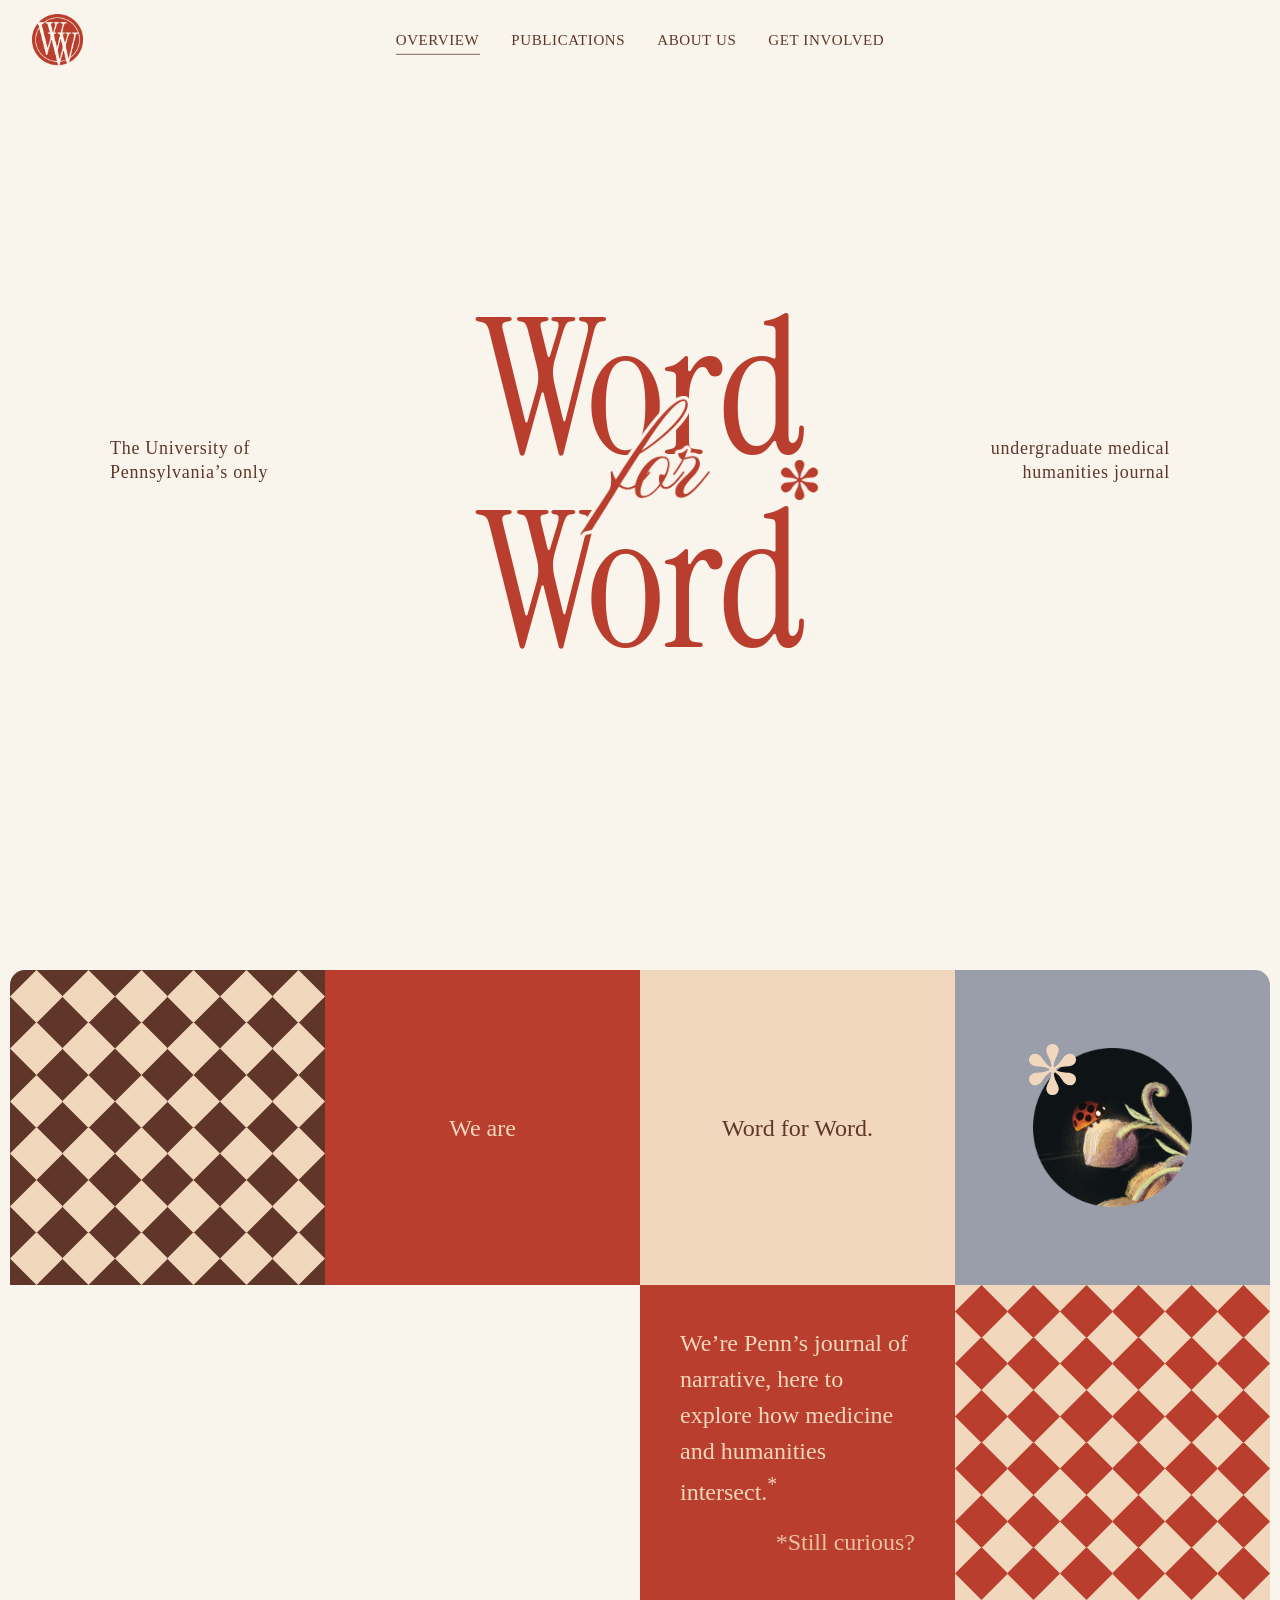
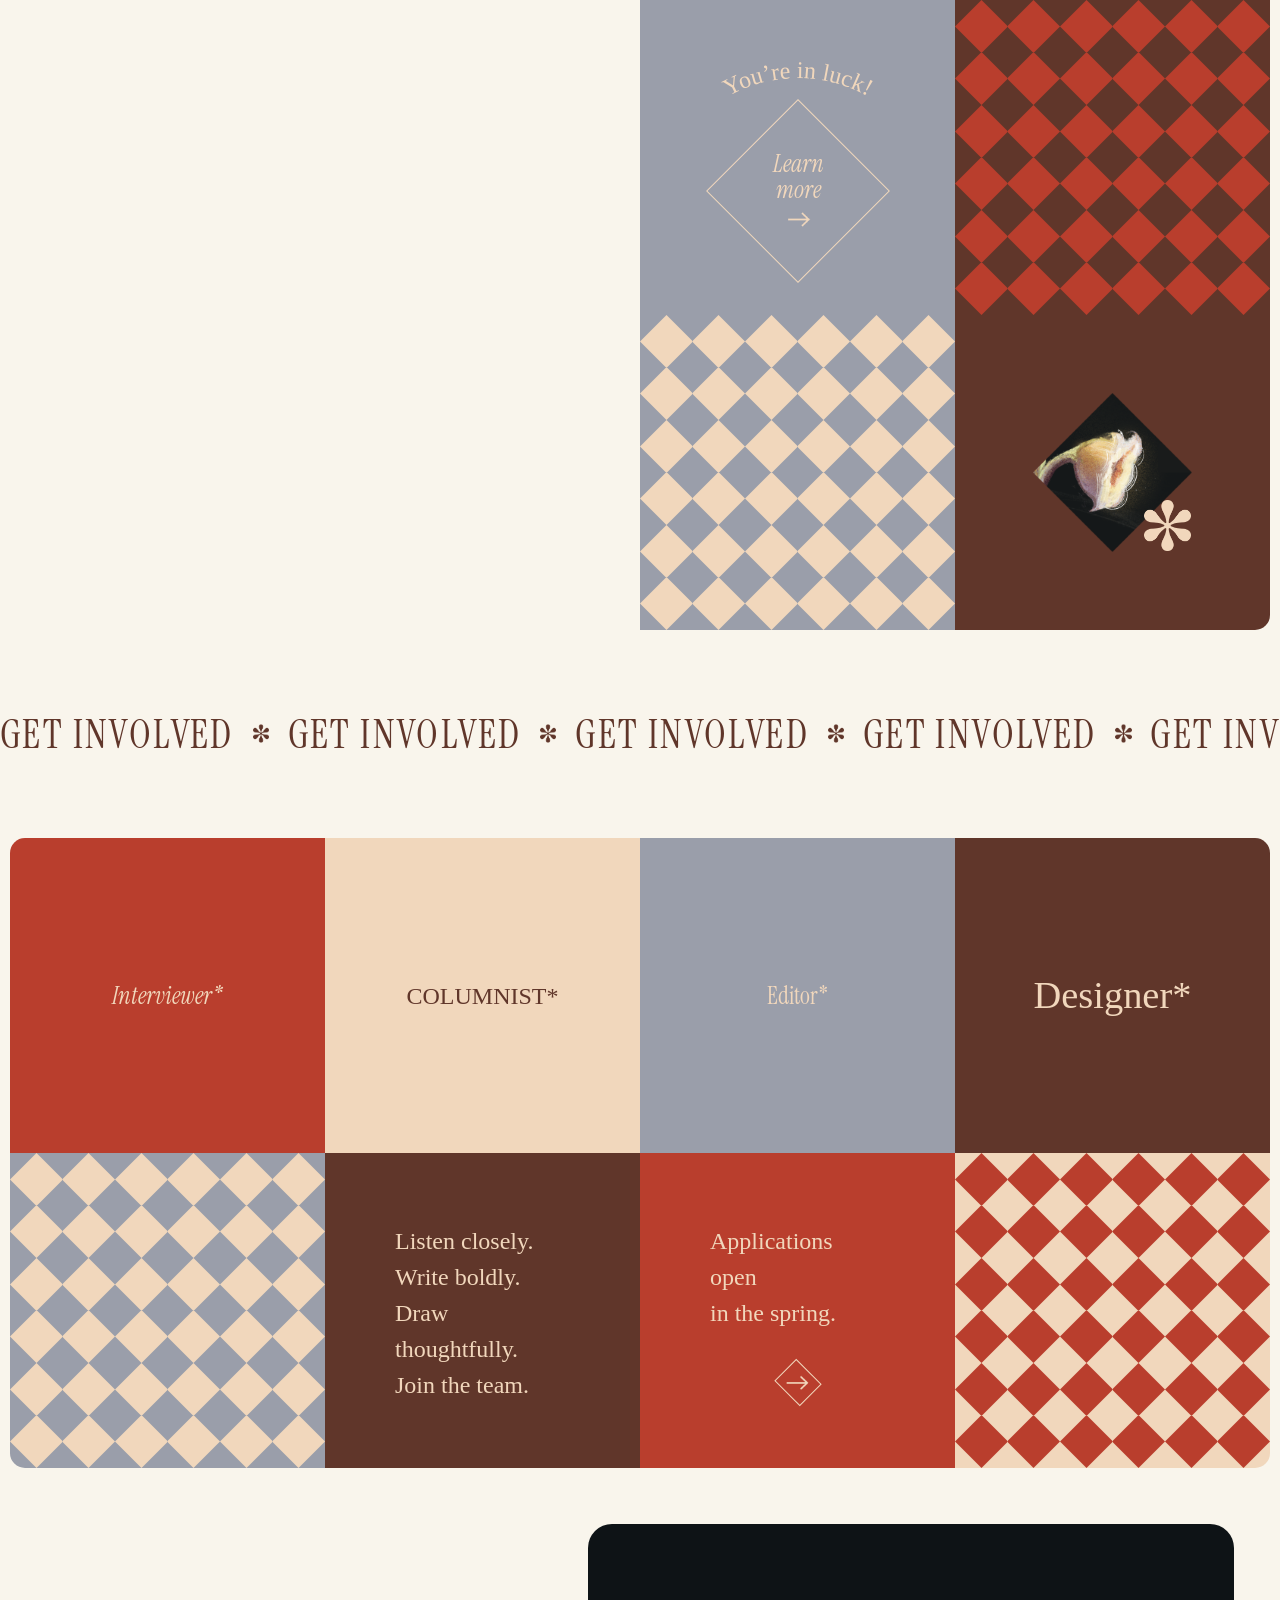
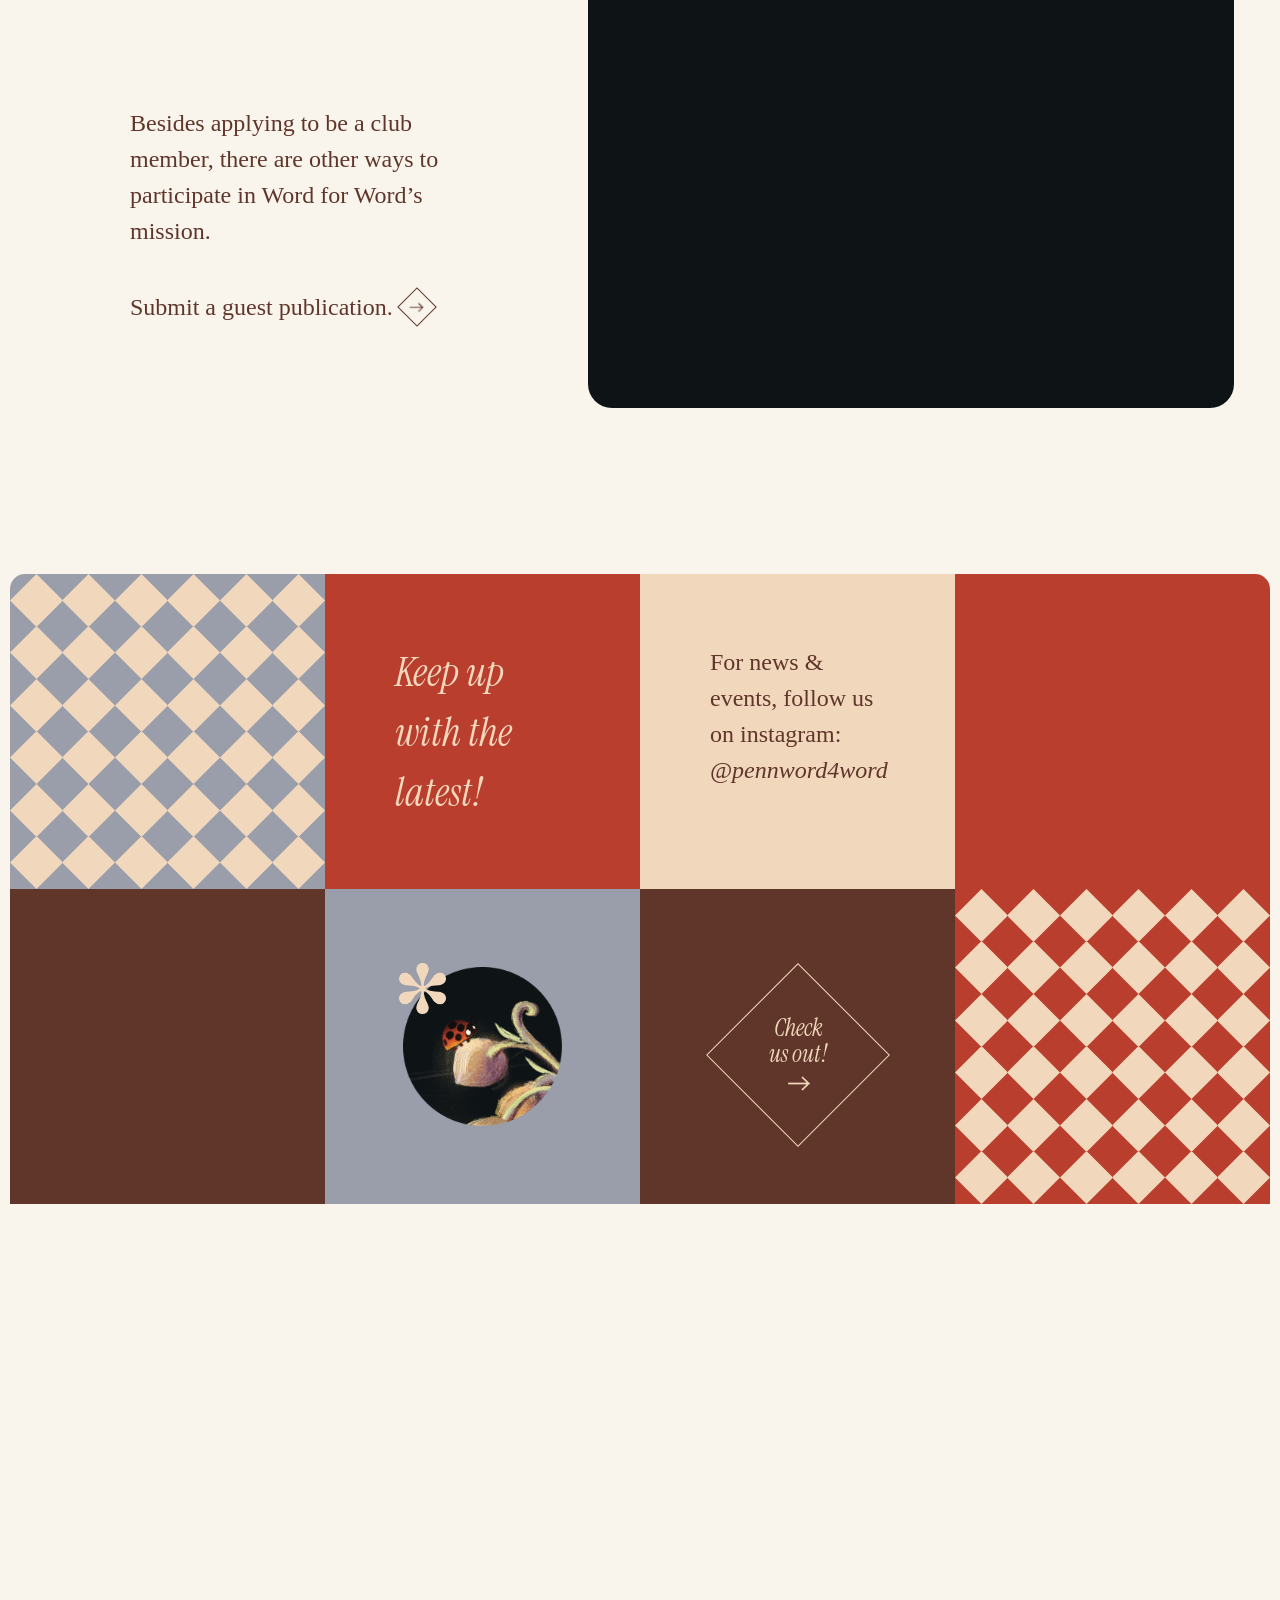
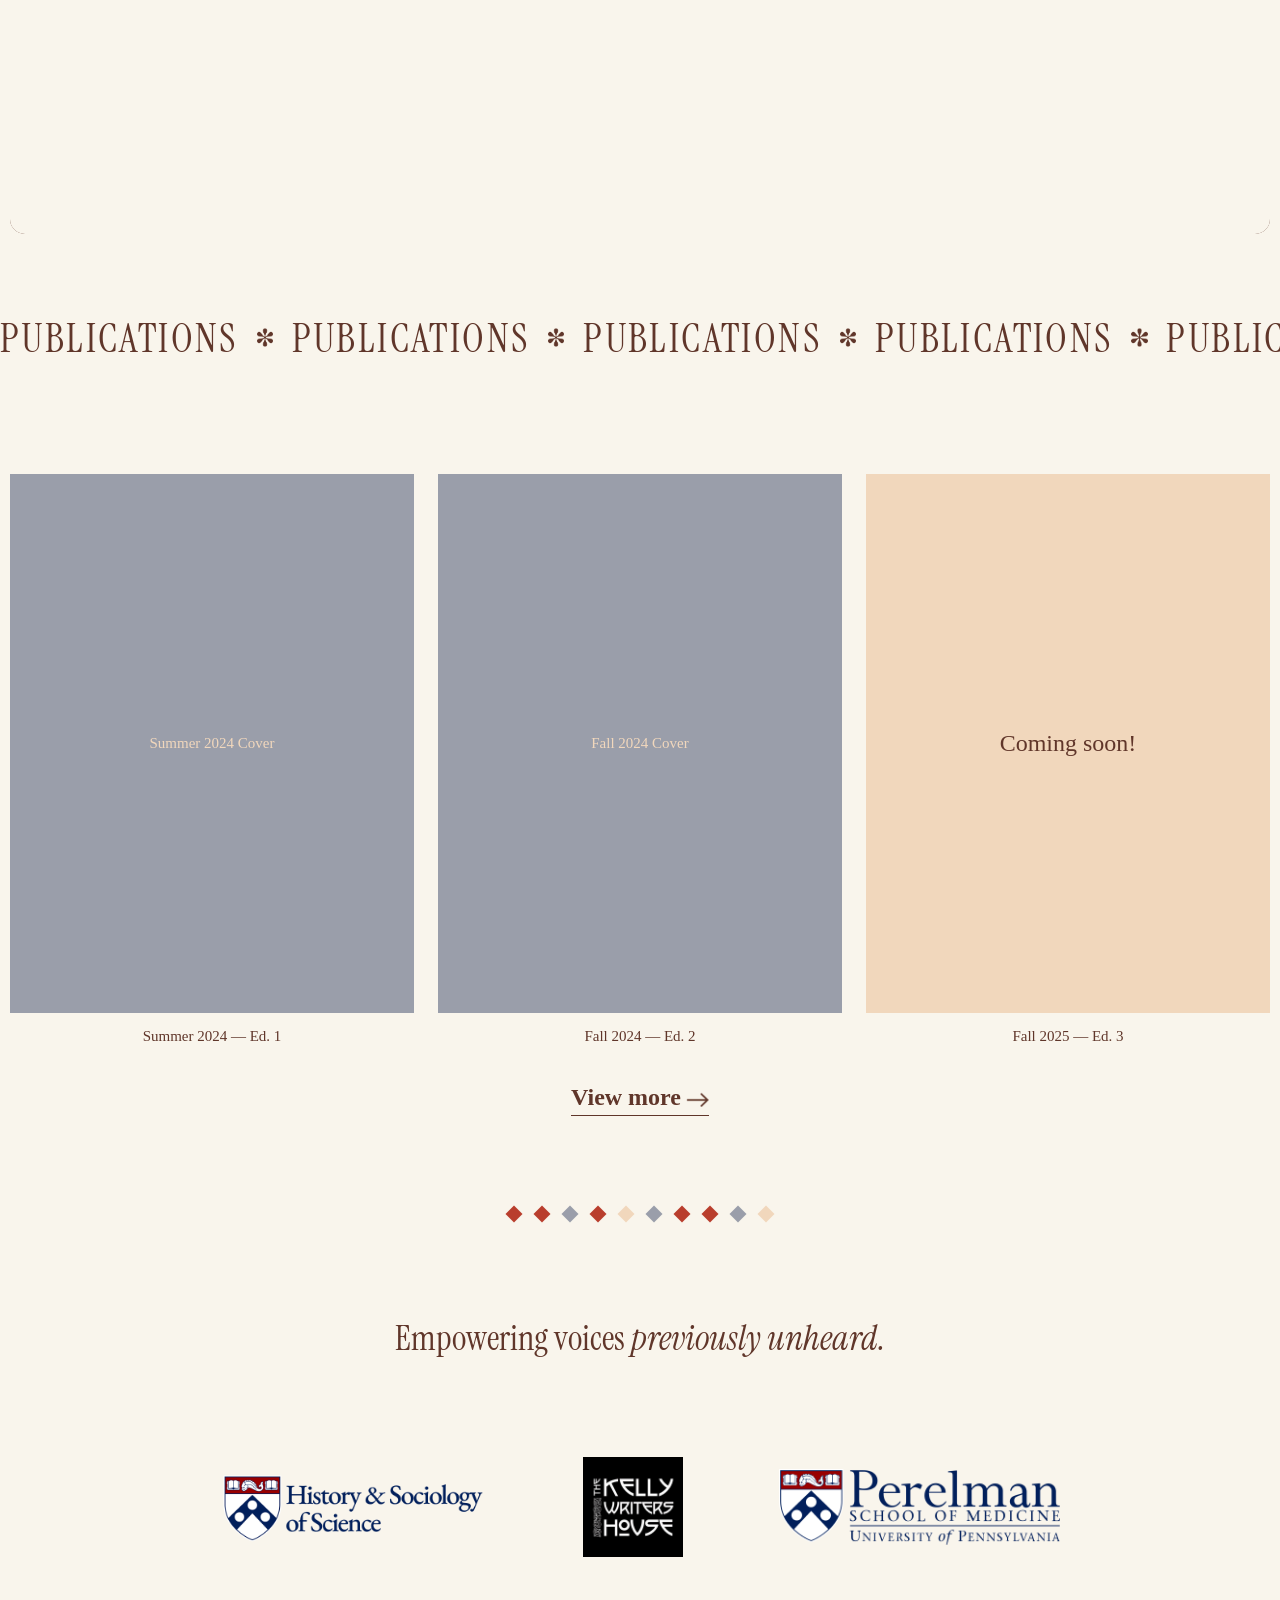
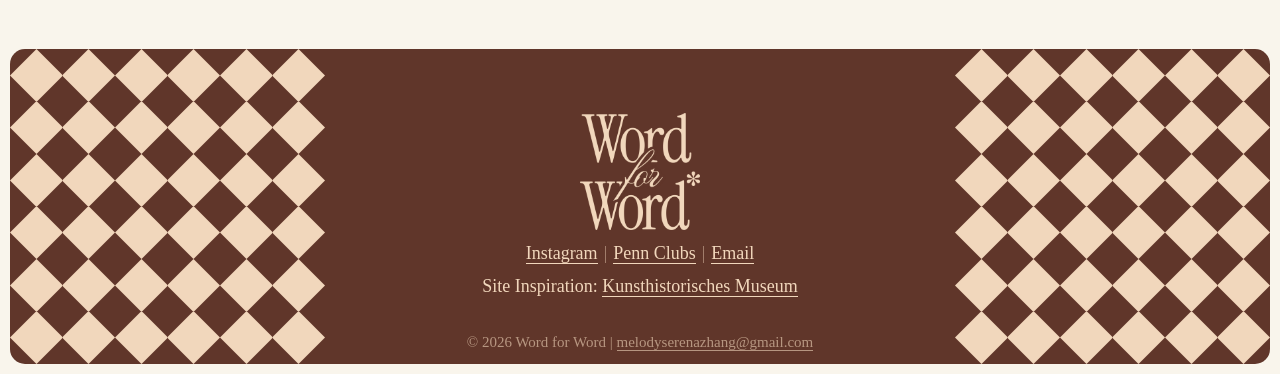
==== commit e57ade1d: "Rebuild section 4 (newsletter/social grid + carousel): fix roles-grid layout, add sliding carousel w" ====
--- a/index.html
+++ b/index.html
@@ -15,7 +15,7 @@
   <link href="https://fonts.googleapis.com/css2?family=Instrument+Serif:ital@0;1&display=swap" rel="stylesheet" />
   <!-- "Freight" is a licensed font (not on Google Fonts) — add your own @font-face
        for "Freight Text Pro" in css/style.css once you have the font files. -->
-  <link rel="stylesheet" href="css/style.css?v=64" />
+  <link rel="stylesheet" href="css/style.css?v=74" />
 </head>
 <body>
 
@@ -423,6 +423,13 @@
               <!-- "Arrow, blue.png" is the misnamed file for --color-dark
                    — see the .arrow-glyph comment in style.css. -->
               <img class="arrow-glyph__default" src="assets/images/Arrow, blue.png" alt="" />
+              <!-- Hover state is a mask (this same shape as an alpha
+                   stencil) over a solid cream background-color, not
+                   another PNG — none of the 4 uploaded arrow files are
+                   actually cream, so this is the only way to hit that
+                   exact color (same technique as the intro splash's
+                   recolored asterisks). -->
+              <div class="arrow-glyph__hover split-cta__diamond-arrow-cream" aria-hidden="true"></div>
             </span>
           </a>
         </div>
@@ -435,33 +442,173 @@
              why the box is sized the way it is. -->
         <div class="split-cta__illustration-wrap">
           <img class="split-cta__illustration" src="assets/images/Section 3 Artwork.png" alt="" />
-          <img class="split-cta__illustration-asterisk split-cta__illustration-asterisk--small" src="assets/images/Asterisk 3.png" alt="" />
-          <img class="split-cta__illustration-asterisk split-cta__illustration-asterisk--large" src="assets/images/Asterisk 3.png" alt="" />
-        </div>
-      </div>
-    </section>
-
-    <!-- ============ NEWSLETTER / SOCIAL SQUARE GRID ============ -->
-    <section class="square-grid square-grid--4col square-grid--rows-1">
-      <div class="square square--grey">
-        <p class="square__body square__body--small">Keep up with the latest!</p>
-      </div>
-      <div class="square square--cream">
-        <p class="square__body square__body--small">For news &amp; events, follow us <a href="https://www.instagram.com/pennword4word/?hl=en" target="_blank" rel="noopener">@pennword4word</a> on Instagram.</p>
-      </div>
-      <div class="square square--dark square--deco">
-        <p class="square__script square__script--light">Check us out!</p>
-      </div>
-      <div class="square square--pattern-diamond" aria-hidden="true"></div>
-    </section>
-
-    <!-- ============ FEATURED ARTICLE ============ -->
-    <section class="feature-banner">
-      <div class="feature-banner__image-placeholder" data-caption="The Consumptive&rsquo;s Kiss: Tuberculosis &amp; the Elegance of Death"></div>
-      <div class="feature-banner__caption">
-        <p class="feature-banner__edition">Edition 2</p>
-        <h2 class="feature-banner__title">The Consumptive&rsquo;s Kiss: Tuberculosis &amp; the Elegance of Death</h2>
-        <p class="feature-banner__subtitle">The Doctor as Writer in the Soviet Union</p>
+          <img class="split-cta__illustration-asterisk split-cta__illustration-asterisk--small" src="assets/images/Asterisk - Default, Cream.png" alt="" />
+          <img class="split-cta__illustration-asterisk split-cta__illustration-asterisk--large" src="assets/images/Asterisk - Default, Cream.png" alt="" />
+        </div>
+      </div>
+    </section>
+
+    <!-- ============ NEWSLETTER / SOCIAL SQUARE GRID + CAROUSEL ============ -->
+    <!-- Section 4: the square-grid and .social-carousel below are wrapped
+         in one <section> (not 2 separate ones) specifically so they sit
+         flush with zero gap — main's own flex `gap: 60px` only applies
+         BETWEEN main's direct children, so nesting both inside one
+         shared section keeps that 60px gap on the OUTSIDE (before/after
+         section 4 as a whole) without it also landing between the grid
+         and the carousel. square-grid--flush-bottom squares off the
+         grid's own bottom corners (normally rounded via the base
+         .square-grid rule) so the carousel's bottom corners are the ones
+         that visually conclude the section — see .social-carousel. -->
+    <section>
+      <div class="square-grid square-grid--4col square-grid--rows-2 square-grid--flush-bottom">
+        <div class="square square--checker" style="--checker-a: var(--color-grey); --checker-b: var(--color-tan);" aria-hidden="true"></div>
+        <div class="square square--red square--pad-lg">
+          <p class="square__body square__body--display-italic">Keep up with the latest!</p>
+        </div>
+        <div class="square square--tan square--content-left">
+          <p class="square__body square__body--small">For news &amp; events, follow us on instagram: <a href="https://www.instagram.com/pennword4word/?hl=en" target="_blank" rel="noopener" class="square__handle">@pennword4word</a></p>
+        </div>
+        <div class="square square--red" aria-hidden="true"></div>
+
+        <div class="square square--dark" aria-hidden="true"></div>
+        <!-- Exact same tile as section 1 square 4 (same photo, same
+             top-left asterisk decoration). -->
+        <div class="square square--grey square--inset">
+          <img class="square__inset-image" src="assets/images/Section 1 Square 4.png" alt="Ladybug resting on a flower bud" />
+          <div class="square__inset-asterisk-wrap square__inset-asterisk-wrap--top-left" aria-hidden="true">
+            <div class="square__inset-asterisk"></div>
+          </div>
+        </div>
+        <!-- Same diamond-cta button TYPE as section 1 square 11's "Learn
+             more" (text + arrow, .diamond-cta--fill-on-hover, no
+             --tight) — just its own text and its own fill color (see
+             .diamond-cta--fill-on-hover--dark in style.css), and with no
+             arc text above it. -->
+        <div class="square square--dark square--deco">
+          <a href="https://www.instagram.com/pennword4word/" target="_blank" rel="noopener" class="diamond-cta diamond-cta--fill-on-hover diamond-cta--fill-on-hover--dark">
+            <span>Check<br />us out!<br />
+              <span class="arrow-glyph">
+                <img class="arrow-glyph__default" src="assets/images/Arrow, beige.png" alt="" />
+                <!-- "Arrow, blue.png" is the misnamed file for --color-dark
+                     — see the .arrow-glyph comment in style.css. -->
+                <img class="arrow-glyph__hover" src="assets/images/Arrow, blue.png" alt="" />
+              </span>
+            </span>
+          </a>
+        </div>
+        <div class="square square--checker" style="--checker-a: var(--color-red); --checker-b: var(--color-tan);" aria-hidden="true"></div>
+      </div>
+
+      <!-- Carousel: .social-carousel is BOTH the rounded/clipped VIEWPORT
+           and the positioning context for the 2 nav buttons — they sit
+           INSIDE it now (absolutely positioned over the image, 24px
+           inset — same convention as .image-mosaic__caption--left/right),
+           not in an outer margin, and the viewport itself is full width
+           with no side whitespace, same aspect-ratio (4/2) as every
+           other 4-col x 2-row grid in sections 1-3. The 4 slides live
+           in .social-carousel__track, which initSocialCarousel() in
+           main.js slides via transform: translateX on nav click,
+           wrapping past the last slide back to the first.
+           Only the FIRST slide gets the real reveal treatment (the
+           other 3 only ever appear via a click, not a scroll-into-view,
+           so there's no "first paint" moment for them to reveal INTO):
+           same 2-layer construction as section 1's image-mosaic — ONE
+           shared placeholder "photo" (.social-carousel__photo-
+           placeholder, a single continuous hatch pattern, not 8
+           independently-hatched tiles that'd seam at every tile edge)
+           behind a 4x2 grid of .social-carousel__mask panels that fade
+           OUT tile-by-tile to reveal it, exactly like
+           .image-mosaic__mask — see initCarouselReveal() in main.js,
+           which chains masks-done -> scrim.mosaic-reveal ->
+           title/edition/nav-buttons.mosaic-reveal, the same 3-step chain
+           initMosaicReveal() runs for section 1. -->
+      <div class="social-carousel">
+        <div class="social-carousel__track">
+          <div class="social-carousel__slide social-carousel__slide--first">
+            <div class="social-carousel__photo-placeholder" aria-hidden="true"></div>
+            <div class="social-carousel__scrim mosaic-reveal" aria-hidden="true"></div>
+            <div class="social-carousel__masks">
+              <div class="social-carousel__mask" aria-hidden="true"></div>
+              <div class="social-carousel__mask" aria-hidden="true"></div>
+              <div class="social-carousel__mask" aria-hidden="true"></div>
+              <div class="social-carousel__mask" aria-hidden="true"></div>
+              <div class="social-carousel__mask" aria-hidden="true"></div>
+              <div class="social-carousel__mask" aria-hidden="true"></div>
+              <div class="social-carousel__mask" aria-hidden="true"></div>
+              <div class="social-carousel__mask" aria-hidden="true"></div>
+            </div>
+            <p class="social-carousel__title mosaic-reveal mosaic-reveal--slide">Caption title goes here</p>
+            <p class="social-carousel__edition mosaic-reveal mosaic-reveal--slide">Edition #</p>
+            <div class="social-carousel__hover-tiles">
+              <div class="social-carousel__hover-tile" aria-hidden="true"></div>
+              <div class="social-carousel__hover-tile" aria-hidden="true"></div>
+              <div class="social-carousel__hover-tile" aria-hidden="true"></div>
+              <div class="social-carousel__hover-tile" aria-hidden="true"></div>
+              <div class="social-carousel__hover-tile" aria-hidden="true"></div>
+              <div class="social-carousel__hover-tile" aria-hidden="true"></div>
+              <div class="social-carousel__hover-tile" aria-hidden="true"></div>
+              <div class="social-carousel__hover-tile" aria-hidden="true"></div>
+            </div>
+          </div>
+          <div class="social-carousel__slide">
+            <div class="social-carousel__photo-placeholder" aria-hidden="true"></div>
+            <div class="social-carousel__scrim" aria-hidden="true"></div>
+            <p class="social-carousel__title">Caption title goes here</p>
+            <p class="social-carousel__edition">Edition #</p>
+            <div class="social-carousel__hover-tiles">
+              <div class="social-carousel__hover-tile" aria-hidden="true"></div>
+              <div class="social-carousel__hover-tile" aria-hidden="true"></div>
+              <div class="social-carousel__hover-tile" aria-hidden="true"></div>
+              <div class="social-carousel__hover-tile" aria-hidden="true"></div>
+              <div class="social-carousel__hover-tile" aria-hidden="true"></div>
+              <div class="social-carousel__hover-tile" aria-hidden="true"></div>
+              <div class="social-carousel__hover-tile" aria-hidden="true"></div>
+              <div class="social-carousel__hover-tile" aria-hidden="true"></div>
+            </div>
+          </div>
+          <div class="social-carousel__slide">
+            <div class="social-carousel__photo-placeholder" aria-hidden="true"></div>
+            <div class="social-carousel__scrim" aria-hidden="true"></div>
+            <p class="social-carousel__title">Caption title goes here</p>
+            <p class="social-carousel__edition">Edition #</p>
+            <div class="social-carousel__hover-tiles">
+              <div class="social-carousel__hover-tile" aria-hidden="true"></div>
+              <div class="social-carousel__hover-tile" aria-hidden="true"></div>
+              <div class="social-carousel__hover-tile" aria-hidden="true"></div>
+              <div class="social-carousel__hover-tile" aria-hidden="true"></div>
+              <div class="social-carousel__hover-tile" aria-hidden="true"></div>
+              <div class="social-carousel__hover-tile" aria-hidden="true"></div>
+              <div class="social-carousel__hover-tile" aria-hidden="true"></div>
+              <div class="social-carousel__hover-tile" aria-hidden="true"></div>
+            </div>
+          </div>
+          <div class="social-carousel__slide">
+            <div class="social-carousel__photo-placeholder" aria-hidden="true"></div>
+            <div class="social-carousel__scrim" aria-hidden="true"></div>
+            <p class="social-carousel__title">Caption title goes here</p>
+            <p class="social-carousel__edition">Edition #</p>
+            <div class="social-carousel__hover-tiles">
+              <div class="social-carousel__hover-tile" aria-hidden="true"></div>
+              <div class="social-carousel__hover-tile" aria-hidden="true"></div>
+              <div class="social-carousel__hover-tile" aria-hidden="true"></div>
+              <div class="social-carousel__hover-tile" aria-hidden="true"></div>
+              <div class="social-carousel__hover-tile" aria-hidden="true"></div>
+              <div class="social-carousel__hover-tile" aria-hidden="true"></div>
+              <div class="social-carousel__hover-tile" aria-hidden="true"></div>
+              <div class="social-carousel__hover-tile" aria-hidden="true"></div>
+            </div>
+          </div>
+        </div>
+        <button type="button" class="social-carousel__nav social-carousel__nav--prev mosaic-reveal diamond-cta diamond-cta--tight" aria-label="Previous carousel item">
+          <span class="arrow-glyph">
+            <img class="arrow-glyph__default" src="assets/images/Arrow, beige.png" alt="" />
+          </span>
+        </button>
+        <button type="button" class="social-carousel__nav social-carousel__nav--next mosaic-reveal diamond-cta diamond-cta--tight" aria-label="Next carousel item">
+          <span class="arrow-glyph">
+            <img class="arrow-glyph__default" src="assets/images/Arrow, beige.png" alt="" />
+          </span>
+        </button>
       </div>
     </section>
 
--- a/css/style.css
+++ b/css/style.css
@@ -774,6 +774,14 @@
 .square-grid--rows-1 { aspect-ratio: 4 / 1; }
 .square-grid--rows-2 { aspect-ratio: 4 / 2; }
 .square-grid--rows-4 { aspect-ratio: 4 / 4; }
+/* Section 4's grid sits flush against .social-carousel directly below it
+   (see index.html) — squares off just the bottom 2 corners (normally
+   both rounded via the base rule above) so the carousel's OWN
+   bottom-left/right corners are the ones that read as concluding the
+   section, instead of a visible double-rounded seam between the two. */
+.square-grid--flush-bottom {
+  border-radius: 15px 15px 0 0;
+}
 .square {
   /* "Padding" is the term — space inside a box, between its content and
      its own edge (vs. "margin", which is space outside a box, between
@@ -829,11 +837,12 @@
 /* Top+left anchored instead of centered — the square's own existing
    padding (40px, see .square) already reads as "generous, equal
    padding" once content starts from the top-left corner instead of
-   being centered as a block. Used on 2 adjacent squares specifically so
-   their first lines land at the SAME height (both anchored to the same
-   top edge + padding, rather than each being independently vertically
-   centered, which would put their first lines at different heights
-   whenever their content lengths differ). */
+   being centered as a block. Originally used on 2 adjacent squares
+   specifically so their first lines land at the SAME height (both
+   anchored to the same top edge + padding, rather than each being
+   independently vertically centered, which would put their first lines
+   at different heights whenever their content lengths differ) — also
+   reused as-is on section 4 square 3 (same left-align/padding look). */
 .square--content-left {
   align-items: flex-start;
   /* flex-start, not center — center was centering the WHOLE stack
@@ -854,6 +863,14 @@
    inherited flex-start. */
 .square--content-left .diamond-cta {
   align-self: center;
+}
+/* Section 4 square 2 wants the SAME 70px padding as .square--content-left
+   above (matching section 2 squares 6/7) but its text stays centered,
+   not left/top-anchored — a separate modifier rather than reusing
+   .square--content-left wholesale, since that one also brings
+   align-items/justify-content/text-align this square doesn't want. */
+.square--pad-lg {
+  padding: 70px;
 }
 .square--split { justify-content: space-between; }
 
@@ -938,15 +955,25 @@
 }
 .square__script {
   /* Freight (--font-body) is never italic — no italic here (or
-     anywhere else Freight is used; see .feature-banner__subtitle and
-     .publication-card__cover--coming-soon). */
+     anywhere else Freight is used; see
+     .publication-card__cover--coming-soon). .square__handle below is the
+     one deliberate exception — see its own comment for why. */
   font-family: var(--font-body);
   font-size: var(--text-body);
 }
 .square__script--sub { font-size: var(--text-body); }
-.square__script--light { color: var(--color-tan); }
 .square__body { font-size: var(--text-body); flex: 1; }
 .square__body--small { font-size: var(--text-body); }
+/* Section 4 square 2 ("Keep up with the latest!") — same font AND size
+   as section 1's "Read our latest issue!" (.image-mosaic__caption--
+   headline: display italic, 40px), not .square__body's own body size. */
+.square__body--display-italic { font-family: var(--font-display); font-style: italic; font-size: 40px; }
+/* Section 4 square 3's Instagram handle — a deliberate one-off exception
+   to "Freight is never italic" elsewhere on the page (see the comment
+   above .square__script): a real italic face exists for this weight
+   (Freight Text Book Italic, see the @font-face block), so this isn't
+   the browser faux-slanting a face that has none. */
+.square__handle { font-style: italic; }
 .square__footnote {
   align-self: flex-end;
   font-family: var(--font-body);
@@ -1249,18 +1276,6 @@
   -webkit-mask-position: center;
   mask-position: center;
   animation: hero-asterisk-spin 8s linear infinite;
-}
-
-/* Decorative pattern tile (stand-in for the diamond artwork) */
-.square--pattern-diamond {
-  background: var(--color-red);
-}
-.square--pattern-diamond::before {
-  content: "";
-  position: absolute;
-  inset: 30%;
-  border: 2px solid var(--color-tan);
-  transform: rotate(45deg);
 }
 
 /* Curved along an actual circular arc via SVG textPath (see the HTML) —
@@ -1360,6 +1375,14 @@
   object-fit: contain;
 }
 .arrow-glyph__hover {
+  /* Same positioning as .arrow-glyph img above — restated here (not
+     merged into that selector) because this class is also used on a
+     plain <div> (see .split-cta__diamond-arrow-cream), which the
+     img-only selector above doesn't match. */
+  position: absolute;
+  inset: 0;
+  width: 100%;
+  height: 100%;
   opacity: 0;
   transition: opacity 0.3s ease-out;
 }
@@ -1420,10 +1443,11 @@
    INTERIOR fills solid tan, and the text/arrow switches to a second
    color — never anything outside the 5-color palette. transition on
    both background-color (the fill) and color (the text) for a matched
-   fade. Two color variants exist because the two diamonds on the page
-   want different post-fill text colors (this one "blue" — i.e.
-   --color-grey, the palette's own blue-grey stand-in, no true blue
-   exists — the roles-section one red); the fill itself is identical. */
+   fade. Color variants exist because each diamond on the page wants its
+   own post-fill text color — always the SAME color as the tile it sits
+   on (this one "blue" — i.e. --color-grey, the palette's own blue-grey
+   stand-in, no true blue exists — the roles-section one red, section
+   4's square 7 dark); the fill itself is identical. */
 .diamond-cta--fill-on-hover {
   transition: background-color 0.3s ease-out;
 }
@@ -1438,6 +1462,207 @@
 }
 .diamond-cta--fill-on-hover--red:hover span {
   color: var(--color-red);
+}
+/* Section 4 square 7 sits on a dark tile (not grey or red), so it gets
+   its own variant — same "post-fill text matches the tile's own bg
+   color" convention as --blue/--red above. Pairs with "Arrow, blue.png"
+   for its hover arrow — despite the filename, that file IS --color-dark
+   (see the .arrow-glyph comment above). */
+.diamond-cta--fill-on-hover--dark:hover span {
+  color: var(--color-dark);
+}
+
+/* ===================================================================
+   Social carousel (section 4) — the viewport itself (.social-carousel)
+   carries the same 4/2 aspect-ratio every other 4-col x 2-row grid in
+   sections 1-3 uses, full width, no side margin/whitespace. 4 slides
+   live in .social-carousel__track (flex row, width 400%, slid via
+   transform: translateX by initSocialCarousel() in main.js, wrapping
+   past the last slide back to the first). The 2 nav buttons are
+   direct children of .social-carousel (siblings of the track, not
+   inside it) so they stay fixed in place, overlaid INSIDE the image at
+   a 24px inset (same convention as .image-mosaic__caption--left/right)
+   rather than sliding with the track or sitting in an outer margin.
+
+   Only the FIRST slide gets the real reveal treatment — the other 3
+   only ever appear via a click, not a scroll-into-view, so there's no
+   "first paint" moment for them to reveal INTO. That first slide is
+   the exact same 2-layer construction as section 1's image-mosaic: ONE
+   shared placeholder "photo" (.social-carousel__photo-placeholder — a
+   single continuous hatch pattern, not 8 independently-hatched tiles
+   that'd seam at every tile edge) behind a 4x2 grid of
+   .social-carousel__mask panels that fade OUT tile-by-tile to reveal
+   it, exactly like .image-mosaic__mask (same inverted opacity: 1 ->
+   .is-visible { opacity: 0 }, staggered by the same generic
+   initRevealOnScroll() system — see its selector list in main.js).
+   initCarouselReveal() in main.js chains masks-done -> scrim.mosaic-
+   reveal -> title/edition/nav-buttons.mosaic-reveal, the same 3-step
+   chain initMosaicReveal() runs for section 1. Slides 2-4 skip the
+   mask/reveal machinery entirely — just the placeholder photo + an
+   always-visible scrim/title/edition, since they're never mid-reveal
+   when the user actually sees them. .social-carousel__scrim is the
+   section 1 mosaic's own .image-mosaic__scrim gradient, just flipped
+   (dark at the TOP, fading down) since the caption sits at the top
+   here instead of the bottom.
+=================================================================== */
+.social-carousel {
+  position: relative;
+  overflow: hidden;
+  border-radius: 0 0 15px 15px;
+  aspect-ratio: 4 / 2;
+}
+.social-carousel__track {
+  display: flex;
+  width: 400%;
+  height: 100%;
+  /* cubic-bezier(0.25, 1, 0.5, 1) is this page's own established
+     "entering" ease-out curve (see .square:hover, the diamond-cta
+     fills) — reused here instead of a new curve. */
+  transition: transform 0.6s cubic-bezier(0.25, 1, 0.5, 1);
+}
+.social-carousel__slide {
+  position: relative;
+  /* 1 of 4 slides, each of which is itself 400% of .social-carousel's
+     own width (see .social-carousel__track) — together that's exactly
+     100% of .social-carousel per slide. */
+  flex: 0 0 25%;
+}
+.social-carousel__photo-placeholder {
+  position: absolute;
+  inset: 0;
+  background: var(--color-dark);
+}
+.social-carousel__photo-placeholder::before {
+  content: "";
+  position: absolute;
+  inset: 0;
+  background: repeating-linear-gradient(
+    135deg,
+    rgba(249,245,236,0.06),
+    rgba(249,245,236,0.06) 10px,
+    transparent 10px,
+    transparent 20px
+  );
+}
+.social-carousel__masks {
+  position: absolute;
+  inset: 0;
+  display: grid;
+  grid-template-columns: repeat(4, 1fr);
+  grid-template-rows: repeat(2, 1fr);
+}
+/* The opacity/transition/inverted-reveal rules live with
+   .image-mosaic__mask's own (see the "Scroll reveal" section) — this is
+   just the background color. */
+.social-carousel__mask {
+  background: var(--color-cream);
+}
+.social-carousel__scrim {
+  position: absolute;
+  inset: 0;
+  background: linear-gradient(to bottom, rgba(0, 0, 0, 0.55), transparent 45%);
+  pointer-events: none;
+}
+/* Same font/size as section 1's "Read our latest issue!"
+   (.image-mosaic__caption--headline) — where each carousel image's own
+   title will go once these are real photos, not placeholders. */
+.social-carousel__title {
+  position: absolute;
+  top: 24px;
+  left: 24px;
+  /* Higher than .social-carousel__hover-tiles (z-index:2, below) — same
+     reasoning as .image-mosaic__caption: without this, the hover-tiles
+     layer sits on top and silently swallows the white-wash flash right
+     over the text with nothing visible to show for it there. */
+  z-index: 3;
+  color: var(--color-tan);
+  font-family: var(--font-display);
+  font-style: italic;
+  font-size: 40px;
+  max-width: 70%;
+}
+/* Sits directly beneath the title — same "plain body text/size" freight
+   treatment as .image-mosaic__caption--right ("Edition 2"), just left-
+   aligned under the title instead of pinned to the opposite corner. */
+.social-carousel__edition {
+  position: absolute;
+  /* 24px (top) + the title's own 40px line + a small gap. */
+  top: 74px;
+  left: 24px;
+  z-index: 3;
+  color: var(--color-tan);
+  font-family: var(--font-body);
+  font-size: var(--text-body);
+}
+/* Same always-transparent-until-hovered per-cell flash as
+   .image-mosaic__hover-tile — "the carousel is made of tiles/squares,
+   so it should be universally hoverable" the same way every .square and
+   the section 1 mosaic already are. Separate from .social-carousel__mask
+   on purpose: those end at opacity:0 permanently once revealed, so a
+   hover effect added to them would have no visible content to
+   brighten — this is its own layer, on top of everything else in the
+   slide (masks, scrim, photo), same 4x2 grid. */
+.social-carousel__hover-tiles {
+  position: absolute;
+  inset: 0;
+  z-index: 2;
+  display: grid;
+  grid-template-columns: repeat(4, 1fr);
+  grid-template-rows: repeat(2, 1fr);
+}
+.social-carousel__hover-tile {
+  background: rgba(255, 255, 255, 0);
+  transition: background-color 0.3s ease-out;
+}
+.social-carousel__hover-tile:hover {
+  background: rgba(255, 255, 255, 0.14);
+  transition: background-color 0.6s cubic-bezier(0.25, 1, 0.5, 1);
+}
+/* Real <button>s (JS-driven, no destination), not <a> —
+   .diamond-cta--tight for the same small icon-only sizing as
+   split-cta's own diamond and section 2 square 7's. Sits ON TOP of the
+   track/masks/scrim (z-index) so it's always clickable regardless of
+   which slide is showing or what's mid-reveal underneath it. */
+.social-carousel__nav {
+  /* The other diamond-cta instances are all <a>/<div> — this is the
+     first real <button>, so it needs its own reset against the
+     browser's native button chrome (background/padding/font), which
+     .diamond-cta itself never had to account for. */
+  appearance: none;
+  background: none;
+  padding: 0;
+  font: inherit;
+  position: absolute;
+  top: 50%;
+  z-index: 4;
+  margin: 0;
+  /* Must restate rotate(45deg) here, not just translateY(-50%) —
+     transform is a single property, so a 2nd rule setting it without
+     the rotate would silently REPLACE .diamond-cta's own
+     transform:rotate(45deg) instead of composing with it, turning the
+     diamond into a plain square (and, since the arrow-glyph's own
+     -45deg counter-rotation assumes a real 45deg parent to cancel,
+     visibly tilting the arrow too). translateY(-50%) still resolves
+     against this element's own (unrotated) box size first, so
+     centering is unaffected by also rotating. */
+  transform: translateY(-50%) rotate(45deg);
+  /* No border-color override — .diamond-cta's own base border (see
+     above) is already --color-tan, i.e. beige, which is what's wanted
+     here. */
+  cursor: pointer;
+}
+/* .diamond-cta > .arrow-glyph (see above) already provides the
+   counter-rotation every icon-only diamond needs — nothing extra here
+   except this one flip for "previous". */
+.social-carousel__nav--prev {
+  left: 24px;
+}
+.social-carousel__nav--prev > .arrow-glyph {
+  /* Arrow artwork points right by default — flip for "previous". */
+  transform: rotate(-45deg) scaleX(-1);
+}
+.social-carousel__nav--next {
+  right: 24px;
 }
 
 /* ===================================================================
@@ -1503,22 +1728,25 @@
    Split CTA
 =================================================================== */
 .split-cta {
-  /* Same height as 2 square-grid rows (a 4-col grid's own
-     square-grid--rows-2 is aspect-ratio:4/2, i.e. 2:1 — matching that
-     ratio here gives this section the same "2 squares tall" height,
-     without actually being made of tiles). No margin — main's own gap
-     (see above) handles spacing to its neighbors now. */
-  aspect-ratio: 2 / 1;
+  /* Was a clean 2/1 (matching 2 square-grid rows, i.e. "2 squares tall")
+     — trimmed a bit shorter per explicit follow-up feedback. */
+  aspect-ratio: 2.15 / 1;
   display: grid;
   /* Was 2fr 1fr (deco at only 1/3 width) — the illustration is meant to
      take up "a little more than half" of the section (per the mockup),
      matching its own explicit "2 squares wide" spec against a 4-square-
-     wide section (2 of 4 = half). */
-  grid-template-columns: 1fr 1.1fr;
-  gap: 32px;
+     wide section (2 of 4 = half). Bumped further toward the deco side
+     per follow-up feedback that it was still too small. */
+  grid-template-columns: 0.85fr 1.3fr;
+  /* Bumped from 32px — a wider gap here does double duty: more breathing
+     room from the illustration, AND it shortens the text column's own
+     available width (so its lines wrap shorter), both per explicit
+     request. */
+  gap: 72px;
   align-items: center;
 }
-.split-cta__text { padding-left: 60px; }
+/* Bumped from 60px per explicit request to push the text further right. */
+.split-cta__text { padding-left: 120px; }
 .split-cta__text p {
   /* Explicit body-text preset — matches the mockup closely (plain
      Freight, not an accidentally-inherited display treatment). Same
@@ -1531,7 +1759,8 @@
 .split-cta__cta {
   display: flex;
   align-items: center;
-  gap: 24px;
+  /* Was 24px — pulled the diamond in closer to the text per feedback. */
+  gap: 10px;
   /* Generous gap from the paragraph above — noticeably more than the
      12px between paragraph lines, matching the mockup. */
   margin-top: 40px;
@@ -1551,13 +1780,47 @@
    doesn't work here the way it does there. margin-top:0 overrides that
    variant's own 36px top margin too — that value exists for square 7's
    STACKED layout (diamond below text), not this INLINE one
-   (.split-cta__cta already centers it against the text via flexbox;
-   the leftover top margin was pushing it visibly below that center). */
+   (.split-cta__cta already centers it against the text via flexbox).
+   translateY(-6px): flexbox align-items:center centers this against
+   .split-cta__link's own LINE BOX, which sits a few px lower than the
+   text glyphs' true visual center (line-height leaves more room below
+   the glyphs than above) — measured the actual gap directly rather than
+   eyeballing it. Hover fills brown (not the shared tan default) with a
+   cream arrow (see .split-cta__diamond-arrow-cream) — same reasoning as
+   the border: tan-on-cream reads as barely-there here. */
 .split-cta__diamond {
   width: 28px;
   height: 28px;
   margin-top: 0;
   border-color: var(--color-dark);
+  /* MUST combine with the base .diamond-cta rotate(45deg) in one value
+     — a separate transform here would replace it outright rather than
+     add to it (same class of bug as elsewhere in this file), rendering
+     a square instead of a diamond. translateY listed first (outermost)
+     so it shifts the ALREADY-rotated shape in plain screen-space,
+     rather than being rotated along with it. */
+  transform: translateY(-6px) rotate(45deg);
+}
+.split-cta__diamond:hover {
+  background-color: var(--color-dark);
+}
+.split-cta__diamond .arrow-glyph {
+  /* Smaller than the shared 22x14 default — matches this diamond's own
+     smaller (28px vs. 36px) scale; at the standard size the arrow read
+     as oversized/cramped inside it. Same 11:7 aspect ratio preserved. */
+  width: 14px;
+  height: 9px;
+}
+.split-cta__diamond-arrow-cream {
+  -webkit-mask-image: url("../assets/images/Arrow, blue.png");
+  mask-image: url("../assets/images/Arrow, blue.png");
+  -webkit-mask-size: contain;
+  mask-size: contain;
+  -webkit-mask-repeat: no-repeat;
+  mask-repeat: no-repeat;
+  -webkit-mask-position: center;
+  mask-position: center;
+  background-color: var(--color-cream);
 }
 .split-cta__deco {
   display: flex;
@@ -1574,17 +1837,24 @@
    a literal reference to any actual square tile elsewhere on the page. */
 .split-cta__illustration-wrap {
   position: relative;
-  /* No max-width cap — fills the deco column (now ~half the section's
-     own width, see .split-cta above), matching the mockup's "a little
-     more than half" sizing instead of a small, arbitrarily-capped box. */
-  width: 100%;
+  /* Was 100% — filled its grid column edge-to-edge, so .split-cta__deco's
+     justify-content:center had zero free space to actually center within
+     (flush to both column edges isn't "centered," it's just full-bleed).
+     90% leaves real breathing room on both sides so the box visibly
+     floats centered in its column instead of touching either edge. */
+  width: 90%;
   aspect-ratio: 4 / 3;
   background: var(--color-illustration-bg);
   border-radius: 24px;
   /* NOT overflow:hidden — .split-cta__illustration is deliberately
      taller than this box and bleeds out past its bottom edge onto the
      page (the image's own built-in fade-to-cream at its bottom is what
-     makes that bleed read as intentional rather than a clipping bug). */
+     makes that bleed read as intentional rather than a clipping bug).
+     History on this value: -40px -> -65px -> -110px -> -78px -> -95px ->
+     0 (dead center, per explicit request) -> -140px (way too far — bled
+     into the ENTIRE preceding section's content, not just the header
+     strip) -> -70px -> -100px (too high again, nudged back down) -> -55px. */
+  transform: translateY(-55px);
 }
 /* Section 3 Artwork.png is portrait or (2428x3132, roughly 3:4) —
    noticeably taller than this box's own 4:3 ratio, so sizing it to a
@@ -1597,10 +1867,15 @@
   top: 5%;
   left: 50%;
   transform: translateX(-50%);
-  width: 72%;
+  /* Bumped repeatedly per follow-up feedback that it read as unchanged,
+     then dialed back down after "massive": 72% -> 90% -> 80% -> 70%. */
+  width: 70%;
   height: auto;
 }
 .split-cta__illustration-asterisk {
+  /* Hidden for now per explicit request — not removed from the HTML,
+     so they're easy to bring back later. */
+  display: none;
   position: absolute;
   height: auto;
   animation: hero-asterisk-spin 8s linear infinite;
@@ -1616,54 +1891,6 @@
   right: 8%;
 }
 
-/* ===================================================================
-   Featured article banner
-=================================================================== */
-.feature-banner {
-  position: relative;
-  min-height: 320px;
-  display: flex;
-  align-items: flex-end;
-  color: var(--color-tan);
-  background: var(--color-dark);
-  overflow: hidden;
-  border-radius: 15px;
-}
-.feature-banner__image-placeholder {
-  position: absolute;
-  inset: 0;
-  background: repeating-linear-gradient(
-    135deg,
-    rgba(249,245,236,0.06),
-    rgba(249,245,236,0.06) 10px,
-    transparent 10px,
-    transparent 20px
-  );
-}
-.feature-banner__image-placeholder::after {
-  content: attr(data-caption);
-  position: absolute;
-  inset: 0;
-  display: flex;
-  align-items: center;
-  justify-content: center;
-  padding: 16px;
-  text-align: center;
-  font-size: var(--text-small);
-  opacity: 0.5;
-}
-.feature-banner__caption {
-  position: relative;
-  z-index: 1;
-  padding: 32px;
-}
-.feature-banner__edition { font-size: var(--text-small); opacity: 0.8; margin-bottom: 8px; }
-.feature-banner__title {
-  font-family: var(--font-display);
-  font-size: clamp(1.4rem, 3vw, 2rem);
-  max-width: 20em;
-}
-.feature-banner__subtitle { margin-top: 8px; opacity: 0.85; }
 
 /* ===================================================================
    Publications
@@ -1938,7 +2165,7 @@
 =================================================================== */
 .square,
 .image-mosaic__mask,
-.feature-banner,
+.social-carousel__mask,
 .quote-block,
 .publication-card,
 .split-cta {
@@ -1956,7 +2183,7 @@
 }
 .square.is-visible,
 .image-mosaic__mask.is-visible,
-.feature-banner.is-visible,
+.social-carousel__mask.is-visible,
 .quote-block.is-visible,
 .publication-card.is-visible,
 .split-cta.is-visible {
@@ -1968,10 +2195,12 @@
 /* Mask panels invert the direction: start opaque (hiding the photo
    behind them), fade OUT on reveal instead of in. Higher specificity
    than the bare .is-visible above, so it wins regardless of order. */
-.image-mosaic__mask {
+.image-mosaic__mask,
+.social-carousel__mask {
   opacity: 1;
 }
-.image-mosaic__mask.is-visible {
+.image-mosaic__mask.is-visible,
+.social-carousel__mask.is-visible {
   opacity: 0;
 }
 
@@ -2148,6 +2377,36 @@
   opacity: 1;
   transform: none;
   transition-delay: 0.2s;
+}
+/* Replays the exact pop-in spin the asterisk played on the very first
+   page load (hero-asterisk-intro — see .hero__wordmark-asterisk-wrap's
+   base, unscoped rule above the intro-finished overrides) every time
+   scrolling back up brings the hero into view again, instead of just
+   the plain fade+slide the rule above drives on its own. .is-respinning
+   is added by initHeroEyebrowExit() in main.js ONLY on an actual
+   hidden->visible transition (never on every scroll tick it's already
+   visible for), and removed-then-re-added there each time (forcing a
+   reflow in between) so the animation genuinely restarts even on the
+   2nd/3rd/etc. re-entry, not just the first. 1.5s delay — 0.2s (this
+   same element's own fade-in beat above) + 80% of the 2nd word's own
+   1.6s re-entrance transition, the same "~80%, substantially resolved"
+   convention the ORIGINAL page-load intro used for this exact handoff
+   (see the <header> intro sequence comment in index.html) — so the
+   spin reads as a flourish once the title's basically settled back
+   into place, not a competing motion fighting the title's own slide.
+   An `animation` on a property always wins over a `transition` on that
+   same property while it's running, so this briefly interrupts the
+   tail of the plain fade-in transition above — that's intentional: the
+   whole point is trading the last stretch of "just fading in" for the
+   pop instead. Gated entirely in JS behind prefers-reduced-motion (see
+   initHeroEyebrowExit()), same as everywhere else motion is optional
+   on this page — .is-respinning is simply never added for those users,
+   rather than relying on this rule's specificity to lose to the
+   reduced-motion override below (it wouldn't: 3 classes here beats that
+   rule's 1). */
+body.intro-finished .hero__wordmark-asterisk-wrap.is-respinning {
+  animation: hero-asterisk-intro 1.1s cubic-bezier(0.16, 1, 0.3, 1) forwards;
+  animation-delay: 1.5s;
 }
 /* Nav bar: fades in while dropping down from just above its resting spot. */
 .intro-reveal--drop {
@@ -2216,7 +2475,7 @@
 @media (prefers-reduced-motion: reduce) {
   .square,
   .image-mosaic__mask,
-  .feature-banner,
+  .social-carousel__mask,
   .quote-block,
   .publication-card,
   .split-cta,
@@ -2227,11 +2486,16 @@
   .intro-reveal--drop,
   .mosaic-reveal,
   .mosaic-reveal--slide { transition: none; opacity: 1; transform: none; }
-  .image-mosaic__mask { opacity: 0; }
+  .image-mosaic__mask,
+  .social-carousel__mask { opacity: 0; }
   /* Roles grid hover swap still needs to toggle (opacity/transform still
      differ between rest and :hover), just instantly rather than sliding. */
   .square__role,
   .square__role-description { transition: none; }
+  /* Carousel nav still needs to actually move the track (it's a
+     click-driven jump between slides, not an ambient animation), just
+     instantly rather than sliding. */
+  .social-carousel__track { transition: none; }
   .intro-splash,
   .intro-splash__asterisk-wrap { animation: none; opacity: 0; visibility: hidden; }
   .hero__wordmark-asterisk-wrap { animation: none; opacity: 1; transform: none; }
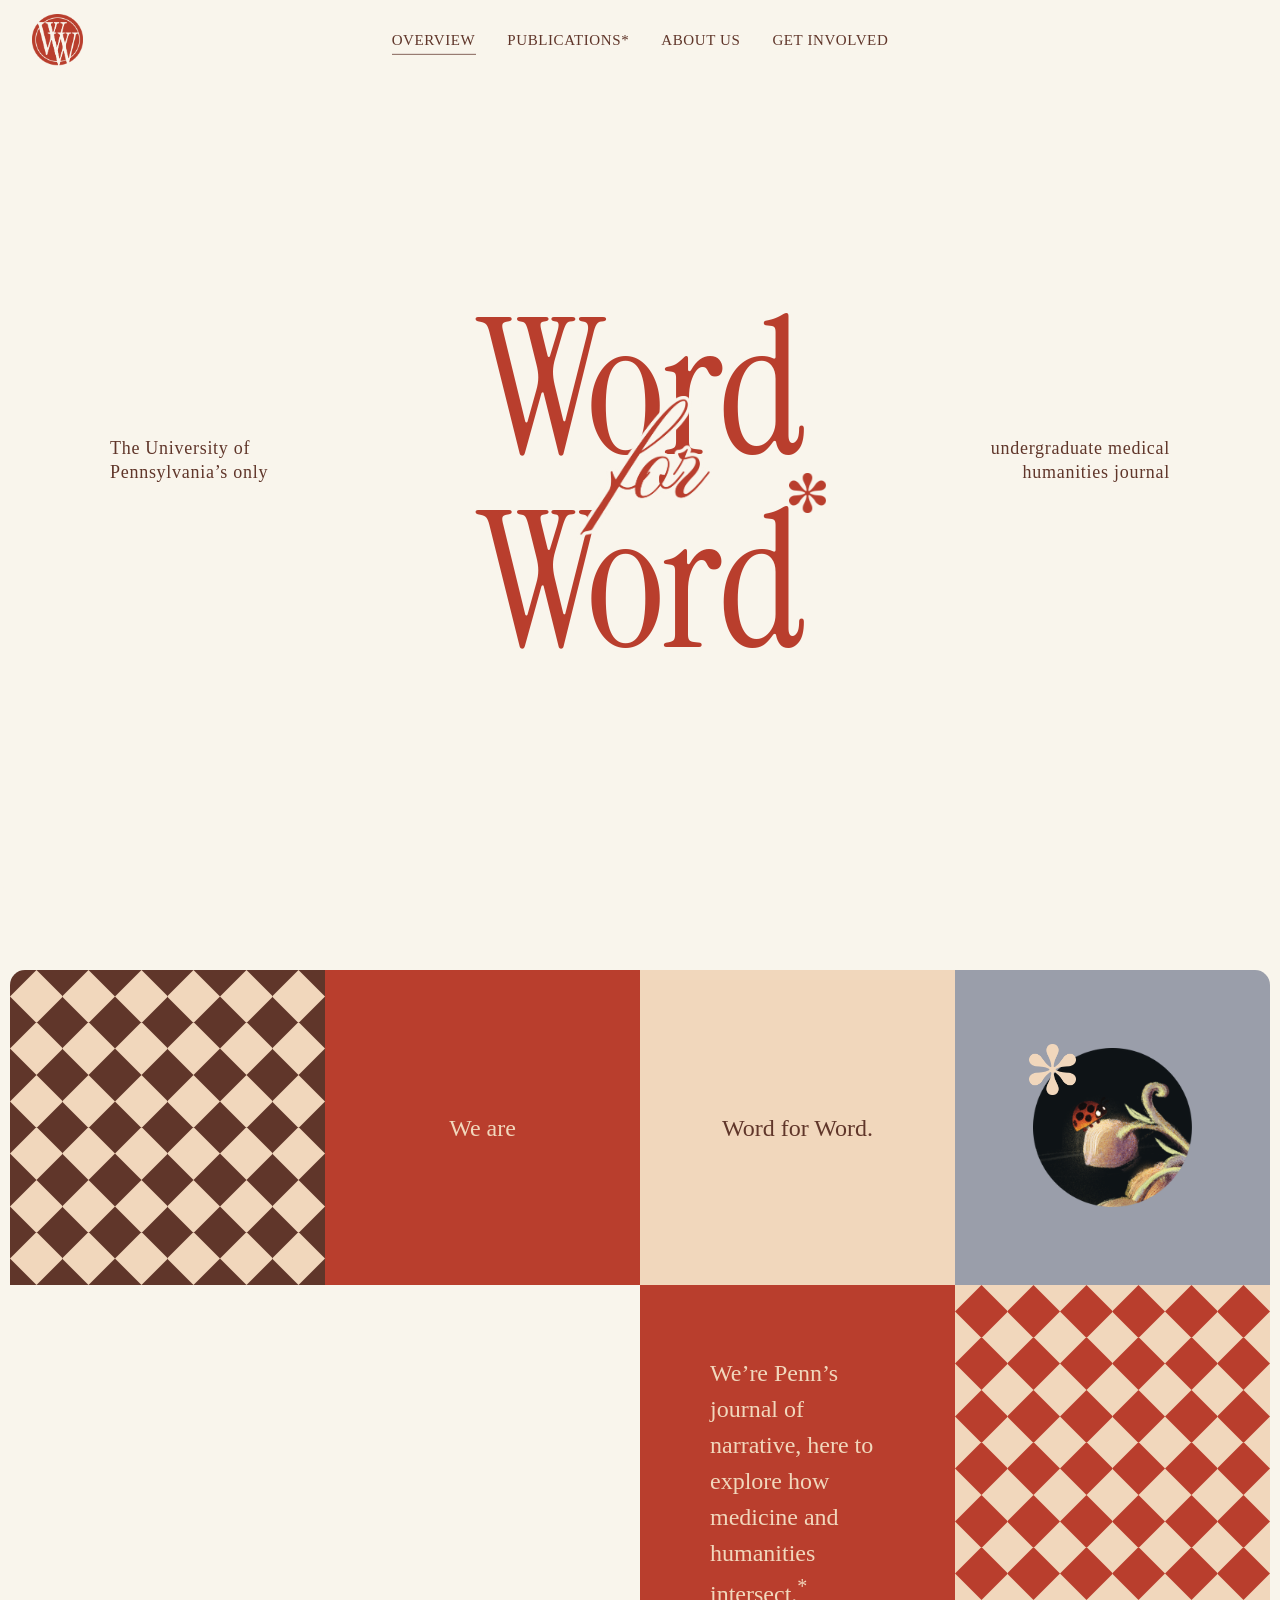
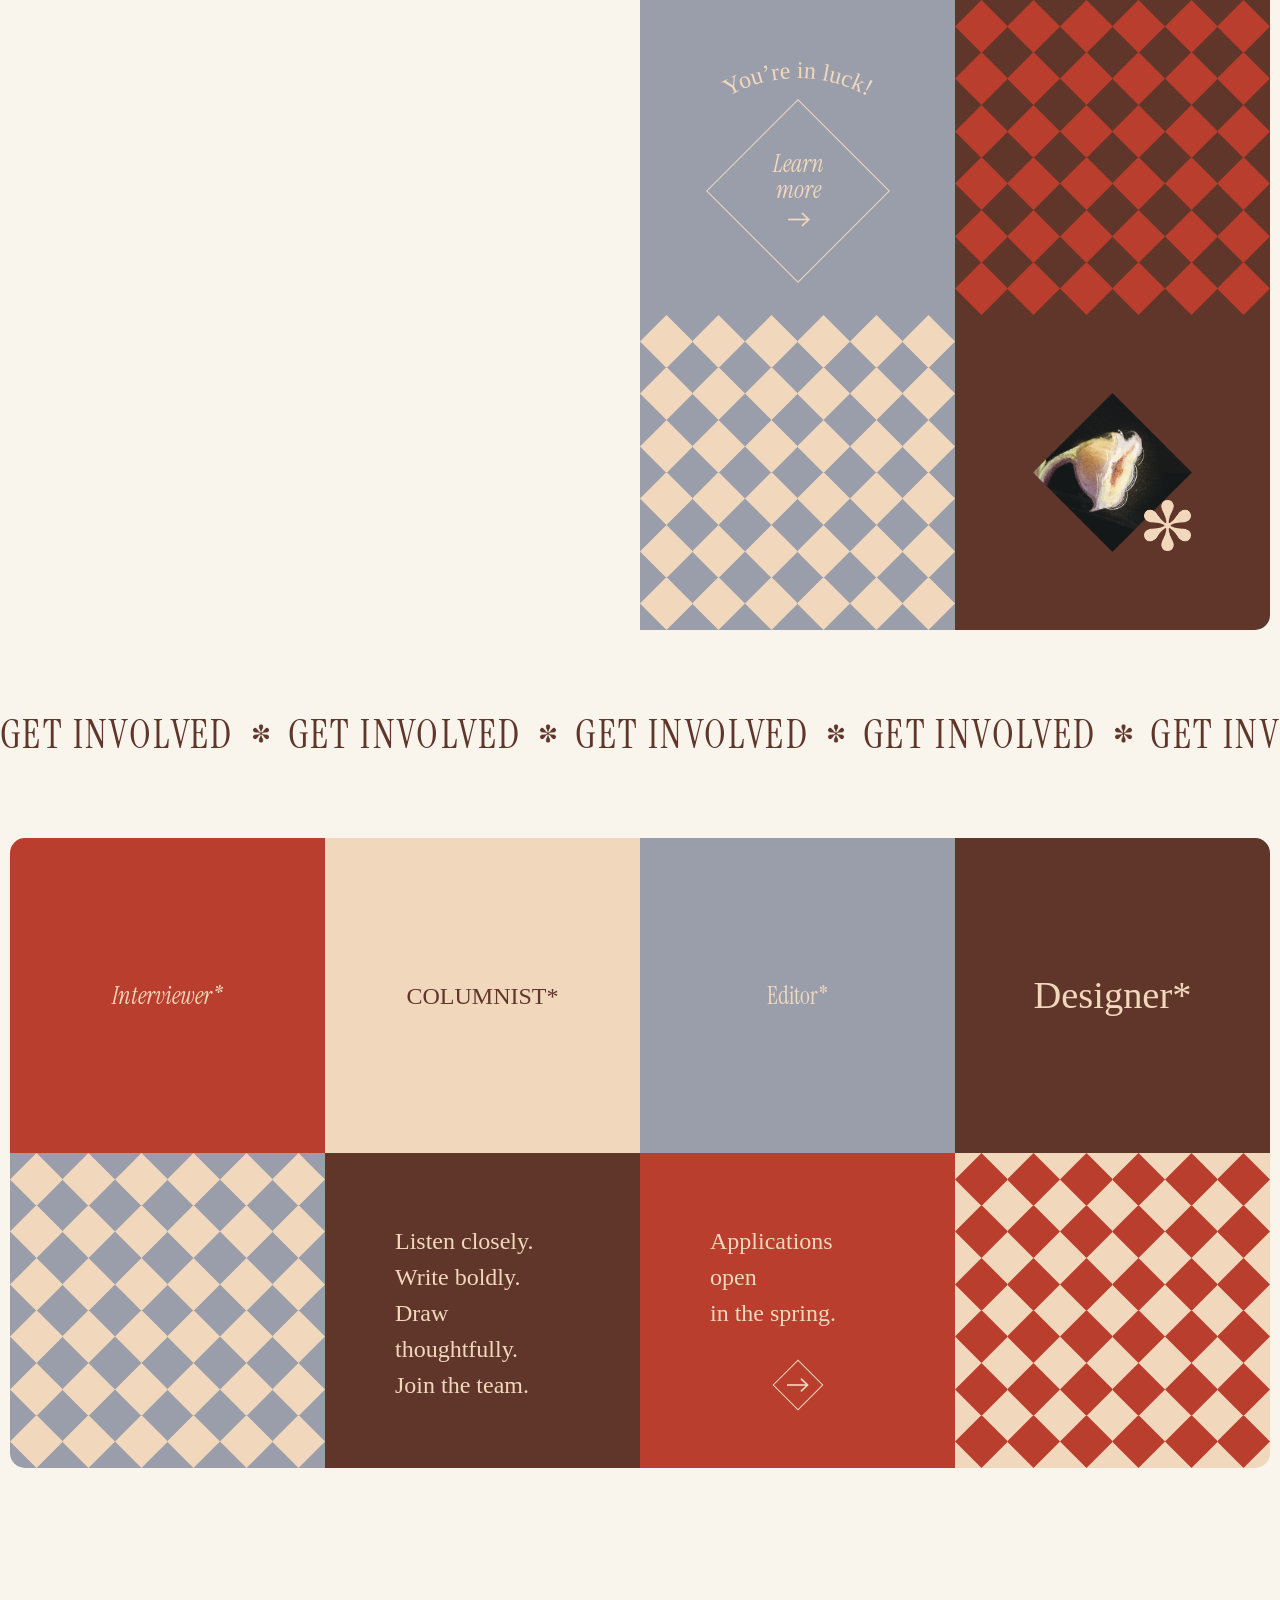
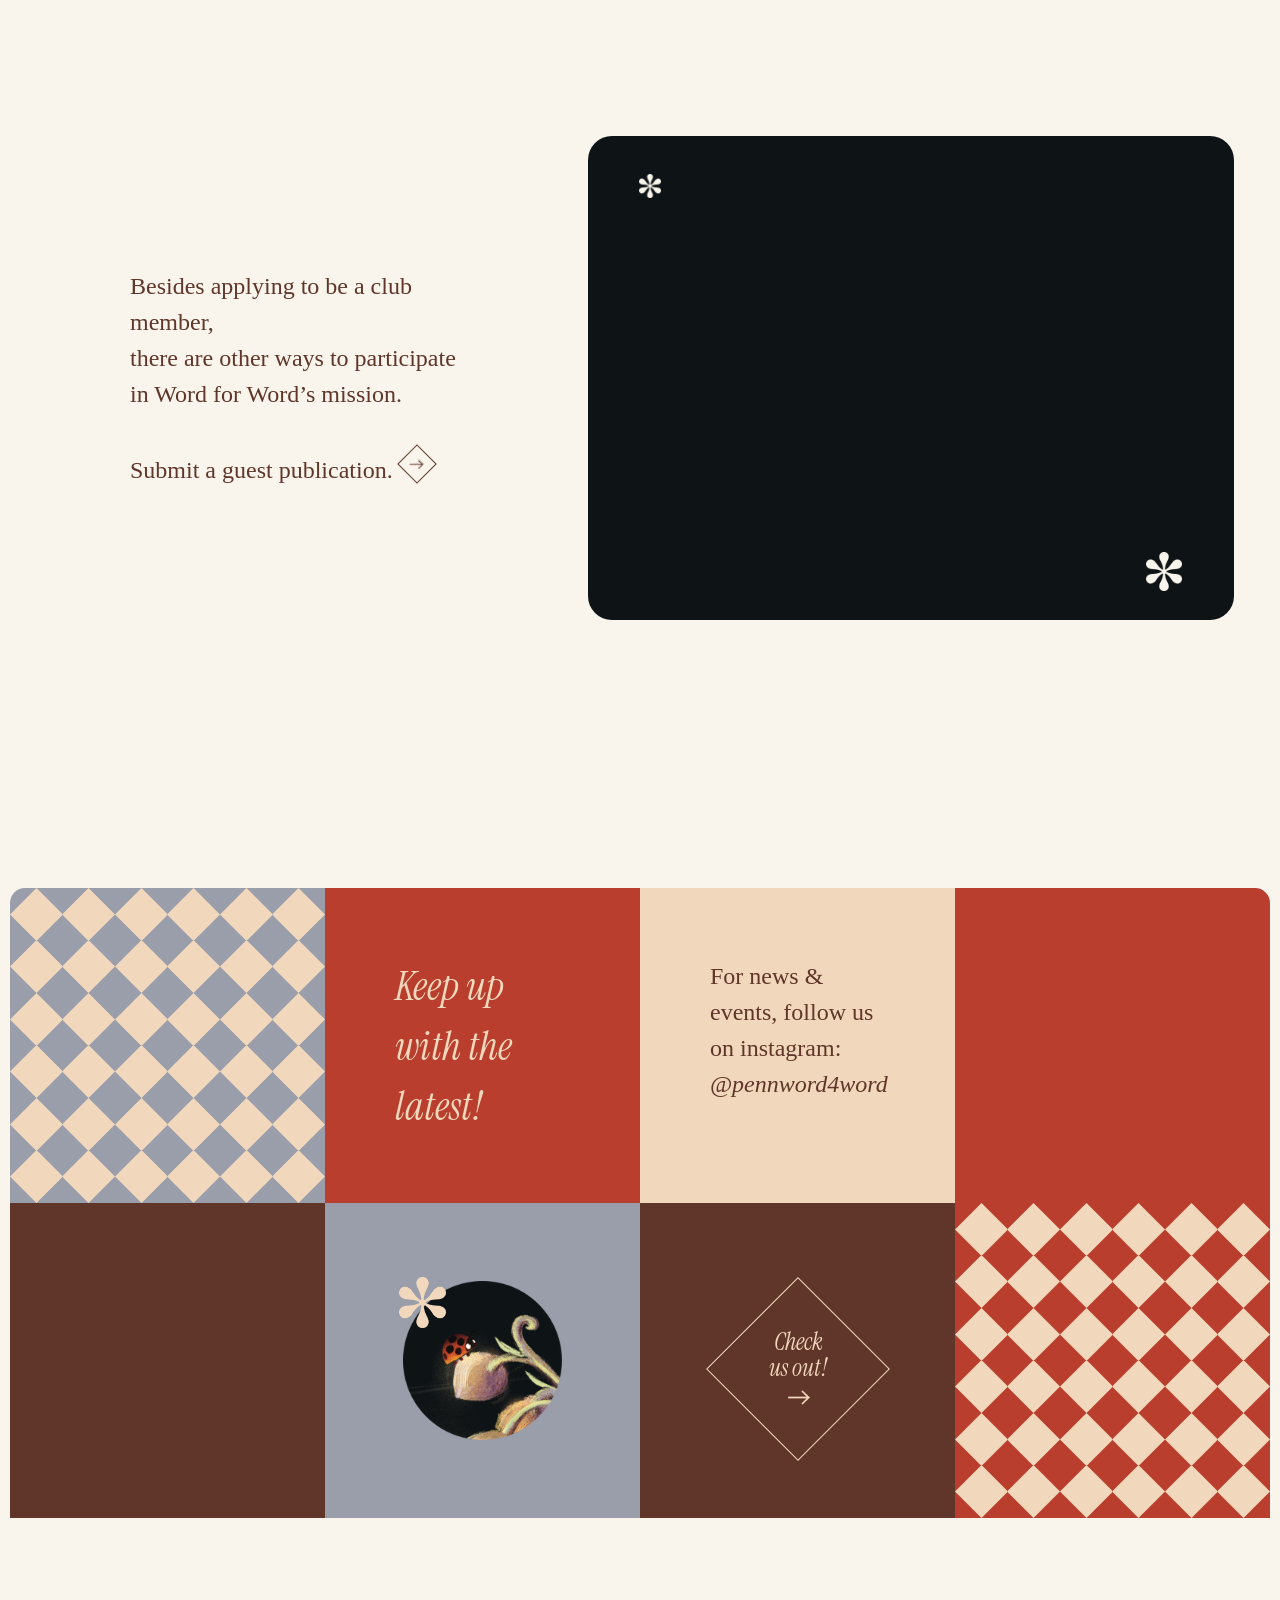
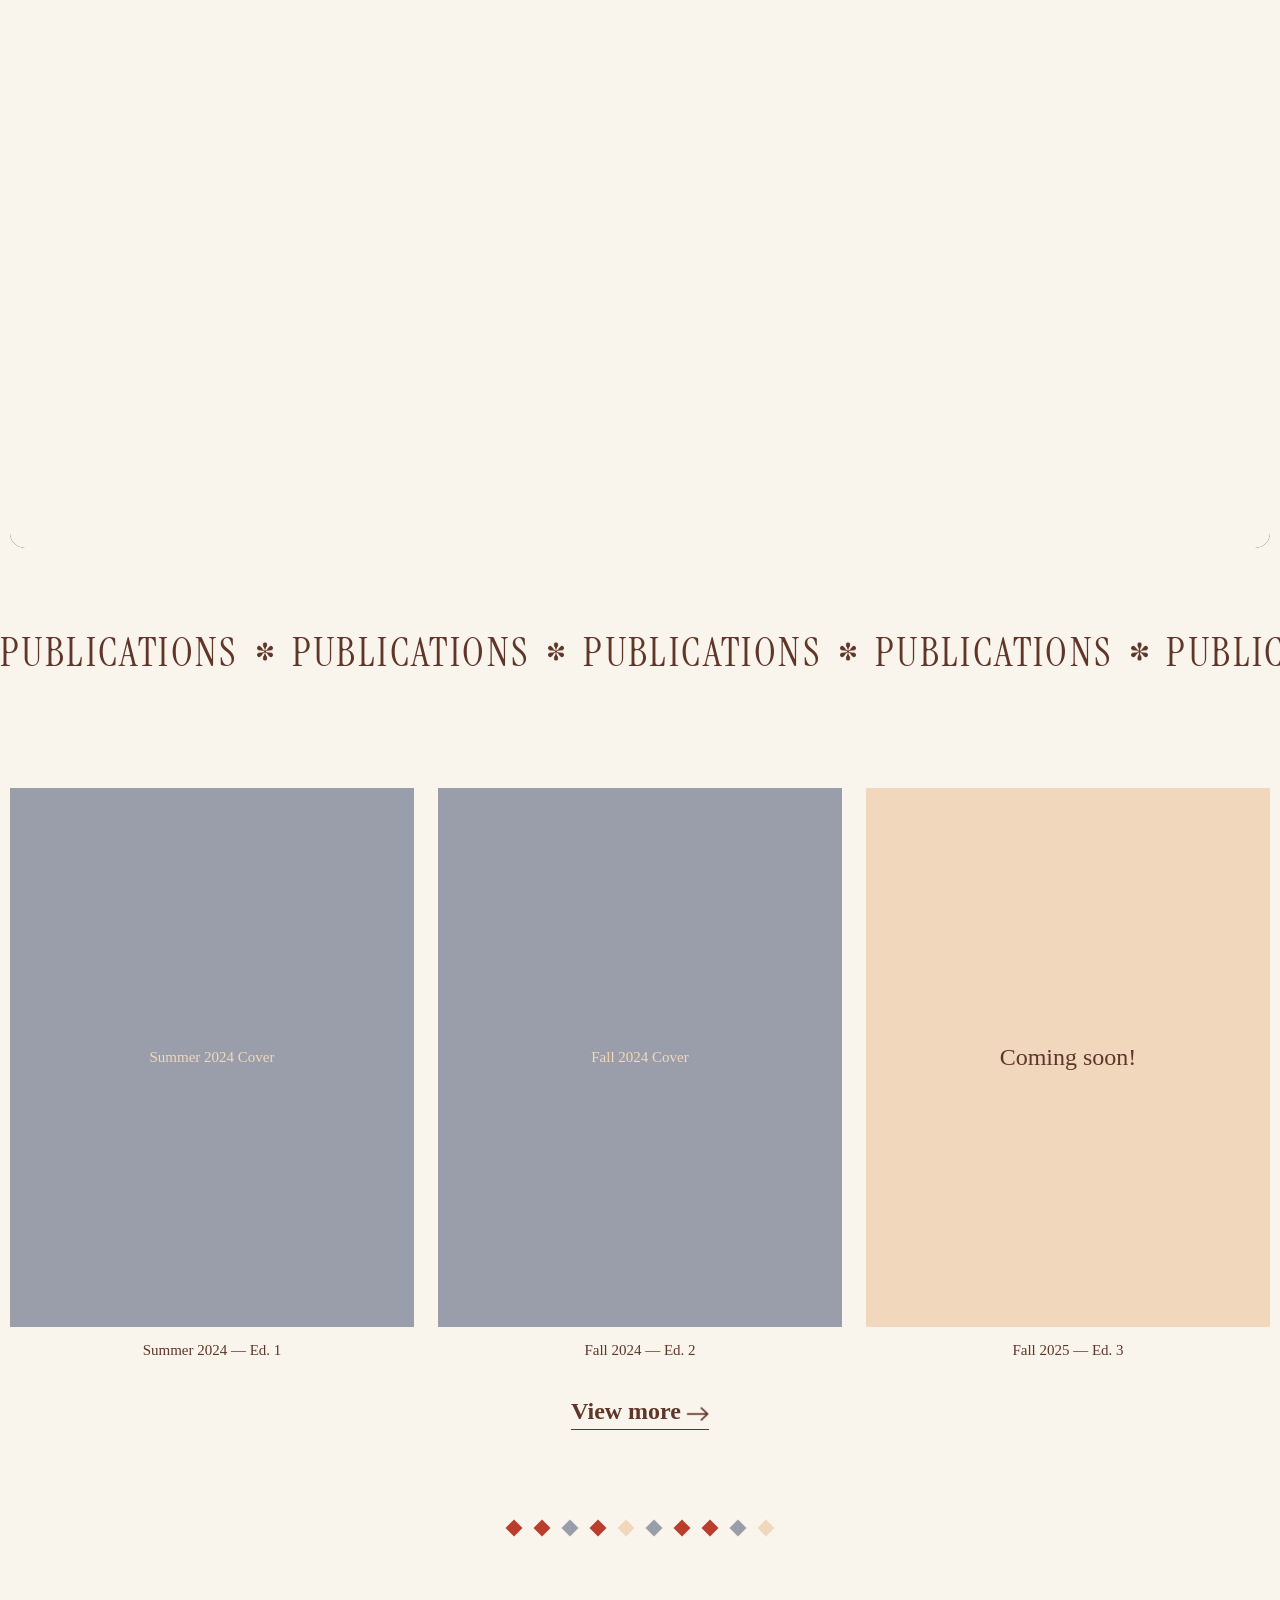
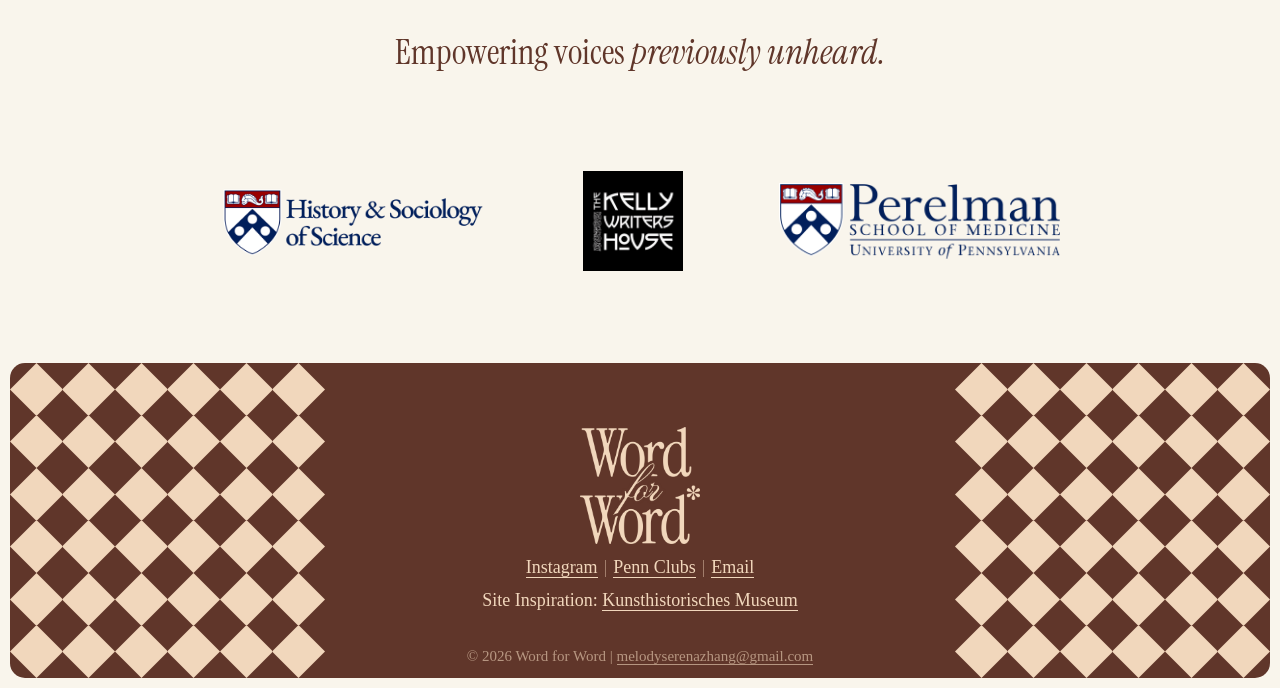
==== commit f9eb568b: "Add Publications nav dropdown, article-publishing pipeline, and homepage polish - Redesign hero/intr" ====
--- a/index.html
+++ b/index.html
@@ -10,12 +10,43 @@
        back out of the intro timing — see the comment on
        initIntroReveal() for why that matters. -->
   <script>window.__pageLoadStart = Date.now();</script>
+  <!-- Asterisks 2/3/4 in the intro splash are CSS mask-image sources
+       (see .intro-splash__asterisk--2/3/4 in style.css), not <img> tags
+       — the browser's preload scanner discovers a plain <img src> almost
+       immediately while parsing the HTML, but a mask-image referenced
+       from a stylesheet isn't fetched until the CSS is parsed AND the
+       matching element is about to be painted, which can land AFTER
+       that screen's own ~350ms display window has already passed
+       (confirmed: under throttled network conditions, these 3 files
+       hadn't even started downloading 3 seconds in, while the real
+       <img>-based asterisks loaded in ~160ms).
+
+       Tried <link rel="preload" as="image"> first — still reported
+       missing afterward. Some Chromium versions have known
+       inconsistencies matching a preloaded resource to a mask-image
+       CONSUMER specifically (the "as" type-matching machinery is far
+       better exercised for the vastly more common background-image/img
+       cases), which can silently re-fetch instead of reusing the
+       preload, losing the whole benefit. Forcing the fetch directly
+       with a real Image() object sidesteps that entirely — it just
+       populates the browser's normal HTTP cache by URL, which every
+       consumer (mask-image included) reads from regardless of how the
+       bytes got there. Placed as the very first thing after
+       __pageLoadStart, before even the external font/CDN requests
+       below, so it starts as early as anything on the page possibly
+       can. -->
+  <script>
+    for (const n of [2, 3, 4]) {
+      const img = new Image();
+      img.src = `assets/images/Asterisk ${n}.png`;
+    }
+  </script>
   <link rel="preconnect" href="https://fonts.googleapis.com" />
   <link rel="preconnect" href="https://fonts.gstatic.com" crossorigin />
   <link href="https://fonts.googleapis.com/css2?family=Instrument+Serif:ital@0;1&display=swap" rel="stylesheet" />
   <!-- "Freight" is a licensed font (not on Google Fonts) — add your own @font-face
        for "Freight Text Pro" in css/style.css once you have the font files. -->
-  <link rel="stylesheet" href="css/style.css?v=74" />
+  <link rel="stylesheet" href="css/style.css?v=107" />
 </head>
 <body>
 
@@ -28,7 +59,7 @@
        color per screen, Monogatari-title-card style) — instead, the
        asterisk + caption COLOR itself changes screen to screen: red
        (01, "verbatim.") / blue — this project's informal name for
-       --color-grey (02, "to the letter.") / darker beige, --color-tan-
+       --color-grey (02, "voice.") / darker beige, --color-tan-
        dark / DBB388, a one-off NOT in the 5-color swatch (03,
        "testimony.") / brown, --color-dark (04, "truth."). Screen 00
        ("Word for Word.", the real logo) is unchanged: red bg, cream
@@ -75,7 +106,7 @@
         <span class="intro-splash__caption-line2">(01)</span>
       </p>
       <p class="intro-splash__caption intro-splash__caption--2">
-        <span class="intro-splash__caption-line1">to the letter.</span>
+        <span class="intro-splash__caption-line1">voice.</span>
         <span class="intro-splash__caption-line2">(02)</span>
       </p>
       <p class="intro-splash__caption intro-splash__caption--3">
@@ -129,6 +160,25 @@
        shares the same slow "easeOutCubic" curve
        (fast start, slow finish that stays visible the whole way; see
        .intro-reveal--slide-slow). -->
+  <!-- .nav__item--publications is the dropdown trigger AND .nav__dropdown's
+       own containing block — nested directly inside the <li> (not a
+       sibling of .nav living elsewhere in .site-header, as an earlier
+       pass tried) now that the dropdown is a left-aligned vertical list
+       under "Publications" rather than a row centered under the FULL
+       bar: nesting means top:100%/left:0 resolve against the <li> itself
+       (which has its own position:relative), sidestepping .nav's own
+       transform:translateY(-50%) entirely, AND means hovering the
+       dropdown is just hovering a descendant of the trigger — no gap
+       between the two, no separate bridge/second :has() clause needed to
+       keep it open while the cursor moves from one into the other. The
+       asterisk after "Publications" is a plain text character (matching
+       the site's own "*" convention elsewhere, e.g. the role squares)
+       indicating more content is available, not a separate interactive
+       element. "Editions" points back at THIS page's own #publications
+       section (the existing hand-maintained issue-cover cards) rather
+       than the generated publications.html — that page is only for the
+       article-publishing system's 4 categories, not whole-issue
+       editions, which are a separate, already-existing concept. -->
   <header class="site-header intro-reveal intro-reveal--drop" style="--intro-delay: 4870ms;">
     <a href="index.html" class="nav__logo">
       <img src="assets/images/Logo.png" alt="Word for Word logo" />
@@ -136,13 +186,29 @@
     <nav class="nav">
       <ul class="nav__links">
         <li><a href="index.html">Overview</a></li>
-        <li><a href="publications.html">Publications</a></li>
+        <li class="nav__item--publications">
+          <a href="publications.html">Publications*</a>
+          <div class="nav__dropdown">
+            <a href="index.html#publications"><span class="nav__dropdown-asterisk">*</span>Editions</a>
+            <a href="publications.html#interviews"><span class="nav__dropdown-asterisk">*</span>Interviews</a>
+            <a href="publications.html#essays"><span class="nav__dropdown-asterisk">*</span>Essays</a>
+            <a href="publications.html#narratives"><span class="nav__dropdown-asterisk">*</span>Narratives</a>
+            <a href="publications.html#outreach"><span class="nav__dropdown-asterisk">*</span>Outreach</a>
+          </div>
+        </li>
         <li><a href="about.html">About Us</a></li>
         <li><a href="get-involved.html">Get Involved</a></li>
         <li class="nav__indicator-slot" aria-hidden="true"><span class="nav__indicator"></span></li>
       </ul>
     </nav>
   </header>
+  <!-- Dims the page behind the header while the Publications dropdown
+       is open — a sibling of .site-header (not a child) so the general
+       sibling combinator below can react to the SAME .site-header
+       :has(...) condition without duplicating the hover logic on a 3rd
+       element. Purely decorative (pointer-events:none) — nothing to
+       click through to dismiss yet, this is hover-only for now. -->
+  <div class="nav-dim-overlay" aria-hidden="true"></div>
 
   <!-- Fixed viewport frame: starts essentially at the bottom of the nav
        bar and runs to the bottom of the screen, holding at any scroll
@@ -185,7 +251,7 @@
     <div class="hero__wordmark-wrap">
       <div class="hero__wordmark-placeholder" aria-hidden="true">
         <span class="hero__wordmark-word hero__wordmark-word--1"><span class="hero__title-exit intro-reveal intro-reveal--slide-slow" style="--intro-delay: 3220ms;">Word</span></span>
-        <span class="hero__wordmark-word hero__wordmark-word--2"><span class="hero__title-exit intro-reveal intro-reveal--slide-slow" style="--intro-delay: 3700ms;">Word</span></span>
+        <span class="hero__wordmark-word hero__wordmark-word--2"><span class="hero__title-exit intro-reveal intro-reveal--slide-slow" style="--intro-delay: 3700ms;">Wor<span class="hero__wordmark-d-anchor">d</span></span></span>
       </div>
       <div class="hero__wordmark-for-wrap" aria-hidden="true">
         <img class="hero__wordmark-for hero__title-exit intro-reveal intro-reveal--slide-slow" style="--intro-delay: 3350ms;" src="assets/images/Homepage hero title.png" alt="" />
@@ -293,7 +359,7 @@
         </div>
       </div>
 
-      <div class="square square--red square--split" style="grid-column: 3; grid-row: 2;">
+      <div class="square square--red square--split square--pad-lg" style="grid-column: 3; grid-row: 2;">
         <p class="square__body">We&rsquo;re Penn&rsquo;s journal of narrative, here to explore how medicine and humanities intersect.<sup>*</sup></p>
         <p class="square__footnote">*Still curious?</p>
       </div>
@@ -361,22 +427,22 @@
          main.js) toggles the same reveal :hover already drives on
          desktop, via a plain .is-tapped class. -->
     <section class="square-grid square-grid--4col square-grid--rows-2">
-      <div class="square square--red square--role-reveal">
+      <div class="square square--red square--role-reveal square--pad-lg">
         <h3 class="square__role square__role--display-italic">Interviewer*</h3>
         <button type="button" class="square__role-tap-btn" aria-label="Show details for Interviewer"><span aria-hidden="true">*</span></button>
         <p class="square__role-description">*Interview individuals with experiences in medicine and the humanities, and shape those conversations into written narratives.</p>
       </div>
-      <div class="square square--tan square--role-reveal">
+      <div class="square square--tan square--role-reveal square--pad-lg">
         <h3 class="square__role square__role--caps">Columnist*</h3>
         <button type="button" class="square__role-tap-btn" aria-label="Show details for Columnist"><span aria-hidden="true">*</span></button>
         <p class="square__role-description">*Create narratives on the human side of healthcare, with freedom to write book reviews, opinions, poetry, prose, or analysis.</p>
       </div>
-      <div class="square square--grey square--role-reveal">
+      <div class="square square--grey square--role-reveal square--pad-lg">
         <h3 class="square__role square__role--display">Editor*</h3>
         <button type="button" class="square__role-tap-btn" aria-label="Show details for Editor"><span aria-hidden="true">*</span></button>
         <p class="square__role-description">*Work closely with columnists and interviewers to refine clarity, structure, and flow, while respecting the writer&rsquo;s intent.</p>
       </div>
-      <div class="square square--dark square--role-reveal">
+      <div class="square square--dark square--role-reveal square--pad-lg">
         <h3 class="square__role square__role--script">Designer*</h3>
         <button type="button" class="square__role-tap-btn" aria-label="Show details for Designer"><span aria-hidden="true">*</span></button>
         <p class="square__role-description">*Translate narrative into visual form, illustrating written pieces in the journal&rsquo;s signature fine-arts aesthetic.</p>
@@ -406,10 +472,26 @@
     </section>
 
     <!-- ============ GUEST PUBLICATION CTA ============ -->
+    <!-- Reveal here is a deliberate 3-step CHAIN (see initSplitCtaReveal()
+         in main.js), not independent scroll triggers: the 4 illustration
+         tiles fade in tile-by-tile first, then once the LAST tile's own
+         transition genuinely finishes, the artwork slides up + fades in,
+         then once ITS transition finishes, the 4 text lines below cascade
+         in line-by-line. Only the tiles are scroll-tracked (added to
+         initRevealOnScroll()'s targets); the artwork and text lines have
+         no scroll trigger of their own — they exist purely to be chained
+         to, same pattern as .image-mosaic__scrim -> .image-mosaic__caption. -->
     <section class="split-cta">
       <div class="split-cta__text">
-        <p>Besides applying to be a club member, there are other ways to participate in Word for Word&rsquo;s mission.</p>
-        <div class="split-cta__cta">
+        <!-- Hardcoded as 3 separate lines (not one wrapped <p>) so each
+             can stagger in independently — same tradeoff as the hero
+             wordmark/eyebrow lines: matches the CURRENT wrap at this
+             column's tuned width, but isn't reflow-safe if that width
+             changes later. -->
+        <span class="split-cta__text-line">Besides applying to be a club member,</span>
+        <span class="split-cta__text-line">there are other ways to participate</span>
+        <span class="split-cta__text-line">in Word for Word&rsquo;s mission.</span>
+        <div class="split-cta__cta split-cta__text-line">
           <!-- Only the diamond is a real link — plain text, not a 2nd
                clickable target for the same destination. -->
           <p class="split-cta__link">Submit a guest publication.</p>
@@ -441,6 +523,21 @@
              below it) — see the width/height comments in style.css for
              why the box is sized the way it is. -->
         <div class="split-cta__illustration-wrap">
+          <!-- The visible near-black rectangle — composed of 4 real tiles
+               (2 across, 1.5 down: a full-height row of 2 + a half-height
+               row of 2) instead of one flat div, so it can reveal tile by
+               tile via the same --reveal-delay stagger the site's other
+               square-grids use. Lives in its OWN absolutely-positioned
+               layer (not directly on .split-cta__illustration-wrap) so its
+               overflow:hidden (needed to clip the tiles to the rounded
+               corners) can't also clip the artwork image below, which
+               deliberately bleeds past this box's bottom edge. -->
+          <div class="split-cta__illustration-tiles">
+            <div class="split-cta__illustration-tile"></div>
+            <div class="split-cta__illustration-tile"></div>
+            <div class="split-cta__illustration-tile"></div>
+            <div class="split-cta__illustration-tile"></div>
+          </div>
           <img class="split-cta__illustration" src="assets/images/Section 3 Artwork.png" alt="" />
           <img class="split-cta__illustration-asterisk split-cta__illustration-asterisk--small" src="assets/images/Asterisk - Default, Cream.png" alt="" />
           <img class="split-cta__illustration-asterisk split-cta__illustration-asterisk--large" src="assets/images/Asterisk - Default, Cream.png" alt="" />
@@ -525,7 +622,7 @@
       <div class="social-carousel">
         <div class="social-carousel__track">
           <div class="social-carousel__slide social-carousel__slide--first">
-            <div class="social-carousel__photo-placeholder" aria-hidden="true"></div>
+            <img class="social-carousel__photo" src="assets/images/carousel/ILLUST The Consumptive's Kiss.jpg" alt="Illustration: The Consumptive's Kiss" />
             <div class="social-carousel__scrim mosaic-reveal" aria-hidden="true"></div>
             <div class="social-carousel__masks">
               <div class="social-carousel__mask" aria-hidden="true"></div>
@@ -551,7 +648,7 @@
             </div>
           </div>
           <div class="social-carousel__slide">
-            <div class="social-carousel__photo-placeholder" aria-hidden="true"></div>
+            <img class="social-carousel__photo" src="assets/images/carousel/ILLUST The Doctor as Writer.jpg" alt="Illustration: The Doctor as Writer" />
             <div class="social-carousel__scrim" aria-hidden="true"></div>
             <p class="social-carousel__title">Caption title goes here</p>
             <p class="social-carousel__edition">Edition #</p>
@@ -567,7 +664,7 @@
             </div>
           </div>
           <div class="social-carousel__slide">
-            <div class="social-carousel__photo-placeholder" aria-hidden="true"></div>
+            <img class="social-carousel__photo" src="assets/images/carousel/ILLUST Demystifying the Hispanic Paradox.jpg" alt="Illustration: Demystifying the Hispanic Paradox" />
             <div class="social-carousel__scrim" aria-hidden="true"></div>
             <p class="social-carousel__title">Caption title goes here</p>
             <p class="social-carousel__edition">Edition #</p>
@@ -637,7 +734,7 @@
         </article>
       </div>
 
-      <a href="#" class="publications__view-more">View more
+      <a href="publications.html" class="publications__view-more">View more
         <span class="arrow-glyph">
           <img class="arrow-glyph__default" src="assets/images/Arrow, blue.png" alt="" />
         </span>
@@ -708,7 +805,19 @@
     </div>
   </footer>
 
-  <script src="https://unpkg.com/lenis@1/dist/lenis.min.js"></script>
-  <script src="js/main.js?v=42"></script>
+  <!-- async + a manual "lenisready" dispatch on load: a plain blocking
+       <script> here would make a slow/blocked request to this CDN delay
+       DOMContentLoaded (and therefore the whole intro reveal, main
+       content included) for however long it takes to arrive — see
+       initLuxuryScroll() in main.js for the retry that picks it up once
+       it actually loads. -->
+  <script src="https://unpkg.com/lenis@1/dist/lenis.min.js" async onload="window.dispatchEvent(new Event('lenisready'))"></script>
+  <!-- defer: runs after parsing completes but doesn't block on it, and
+       — unlike a plain synchronous <script> here — isn't held up
+       waiting on the (potentially slow, external) Google Fonts
+       stylesheet above either, so DOMContentLoaded (and this file's own
+       intro reveal) can fire promptly regardless of how slow either of
+       those is. -->
+  <script src="js/main.js?v=57" defer></script>
 </body>
 </html>
--- a/css/style.css
+++ b/css/style.css
@@ -43,6 +43,12 @@
      only: top of items unchanged, less empty space below before the
      frame begins. */
   --nav-item-center: 40px;
+  /* How tall .site-header grows to while the Publications dropdown is
+     open — tall enough to fit .nav__dropdown's own 5-item vertical list
+     (see that rule for its own sizing/padding) below the main nav row.
+     Value confirmed against the list's actual rendered height via
+     Playwright, not just estimated from font metrics. */
+  --nav-height-expanded: 312px;
 
   /* Shared by the hero asterisk (13% of .hero__wordmark-wrap's own
      clamp(220px,22vw,380px)) and the intro splash's cream asterisk —
@@ -183,40 +189,107 @@
      anchor timeout in main.js is NOT shifted — it's anchored to the
      eyebrow lines finishing (unaffected by any of this), not to the
      splash/title timeline, and stays comfortably later than both either
-     way. */
+     way.
+
+     intro-splash-slide is NOT in this unconditional list — see
+     .intro-splash.is-ready-to-slide below. Everything else here (the
+     01-04 asterisk flip-through, landing on 00, the cream->red
+     crossfade) is a pure fixed-delay animation and always plays on
+     schedule regardless of how the page is actually loading — it's
+     only the SLIDE-AWAY that's held back until initIntroSplashHold() in
+     main.js confirms the page is genuinely ready, so a slow connection
+     lingers on the "00" logo screen instead of clearing to reveal a
+     still-blank page underneath (see that function's own comment). */
   animation:
-    intro-splash-slide 1s cubic-bezier(0.33, 1, 0.68, 1) 2480ms forwards,
     intro-splash-bg-cream 0.15s ease 0ms forwards,
     intro-splash-bg-red 0.15s ease 1980ms forwards;
+}
+/* Added by initIntroSplashHold() once BOTH the minimum visual time
+   (2480ms — matching the original fixed slide delay this replaces) AND
+   real readiness (fonts loaded, DOM parsed) are satisfied, whichever is
+   later — see that function for the exact race/timeout. Re-declares
+   bg-cream/bg-red at 0ms alongside the slide (not just the slide alone)
+   because `animation` is a single shorthand property: this higher-
+   specificity rule (2 classes vs. the base rule's 1) replaces the WHOLE
+   value, not just adds to it — omitting them here would silently drop
+   the already-completed red crossfade, snapping the background back to
+   the base rule's plain `background: var(--color-cream)` for a visible
+   red-to-cream flash at the exact moment the slide starts. Redeclaring
+   them at 0ms just re-confirms the same already-reached end values with
+   no visible change, while guaranteeing the shorthand doesn't drop
+   them. */
+.intro-splash.is-ready-to-slide {
+  animation:
+    intro-splash-slide 1s cubic-bezier(0.33, 1, 0.68, 1) 0ms forwards,
+    intro-splash-bg-cream 0.15s ease 0ms forwards,
+    intro-splash-bg-red 0.15s ease 0ms forwards;
 }
 @keyframes intro-splash-bg-cream { to { background-color: var(--color-cream); } }
 @keyframes intro-splash-bg-red   { to { background-color: var(--color-red); } }
 /* Smaller than the hero asterisk (0.65x) — this one's just a splash
-   decoration, not meant to read at full hero size. Jitters in a tiny,
-   fast "buzzing" wiggle continuously — including through the final/00
-   asterisk's own linger, not just the 01-04 switching phase like
-   before. infinite (not a fixed iteration count) so it keeps going
-   regardless of exactly how long the linger before the slide-up ends up
-   being, rather than needing to be recalculated every time that
-   duration changes. Every keyframe stop is a small (max ~0.6px — toned
-   down from an earlier ~1.5px, which read as too intense/violent) offset
-   except 0%/100%, which are neutral, so each loop restarts cleanly at
-   translate(0,0) with no visible jump. */
+   decoration, not meant to read at full hero size. Buzzes continuously
+   through ALL FOUR numbered asterisks (1/2/3/4 — this is one shared
+   wrapper, so whichever child asterisk is currently cut in rides the
+   same wiggle), then DECAYS to a smooth, still stop in the brief 70ms
+   gap between asterisk--4 hiding (1910ms) and the final/00 asterisk
+   landing (1980ms — see .intro-splash__asterisk--final's own cut
+   delay), so there's a genuine settled beat before .intro-splash itself
+   slides away (2480ms). Buzz must stay at full amplitude all the way to
+   ~96% (not decay gradually from 70% as an earlier pass did) — with a
+   270-1980ms window and the four numbered screens' visible windows
+   scattered across the FULL span (asterisk--4's is 1560-1910ms, deep
+   into what used to be the decay tail), a gradual decay starting too
+   early left the later asterisks looking like they'd already gone
+   still. Confining the decay to the invisible 1910-1980ms gap means
+   every numbered asterisk gets the same lively wiggle, and the decay
+   itself is never actually seen (nothing is on-screen during that gap)
+   — only its result, a fully-settled final asterisk. One single,
+   self-contained, non-infinite animation spanning that whole 1980ms
+   window (not "infinite jitter forever, then separately triggered
+   settle") deliberately avoids layering two named animations on the
+   same element/property: a same-class-of-bug investigation elsewhere in
+   this file (see the reset-timing work on the hero asterisk) found that
+   when two animations both end up simultaneously active/forwards-filled
+   on the same property, which one wins is NOT reliably "whichever is
+   listed last" — a real browser quirk, not just a theoretical risk. A
+   single keyframe list sidesteps that ambiguity entirely. Every offset
+   stays small (max ~0.6px — an earlier ~1.5px read as too intense). */
 .intro-splash__asterisk-wrap {
   position: relative;
   width: calc(var(--hero-asterisk-size) * 0.65);
   aspect-ratio: 184 / 200;
-  animation: intro-splash-asterisk-jitter 120ms linear infinite;
-}
-@keyframes intro-splash-asterisk-jitter {
+  animation: intro-splash-asterisk-jitter-settle 1980ms linear forwards;
+}
+@keyframes intro-splash-asterisk-jitter-settle {
   0%   { transform: translate(0, 0); }
-  15%  { transform: translate(-0.6px, 0.4px); }
-  30%  { transform: translate(0.4px, -0.6px); }
-  45%  { transform: translate(-0.4px, -0.4px); }
+  5%   { transform: translate(-0.6px, 0.4px); }
+  10%  { transform: translate(0.4px, -0.6px); }
+  15%  { transform: translate(-0.4px, -0.4px); }
+  20%  { transform: translate(0.6px, 0.3px); }
+  25%  { transform: translate(-0.5px, 0.5px); }
+  30%  { transform: translate(0.3px, -0.5px); }
+  35%  { transform: translate(-0.6px, 0.2px); }
+  40%  { transform: translate(0.5px, -0.3px); }
+  45%  { transform: translate(-0.3px, 0.6px); }
+  50%  { transform: translate(0.4px, -0.4px); }
+  55%  { transform: translate(-0.5px, -0.3px); }
   60%  { transform: translate(0.6px, 0.4px); }
-  75%  { transform: translate(-0.4px, 0.6px); }
-  90%  { transform: translate(0.4px, -0.4px); }
-  100% { transform: translate(0, 0); }
+  65%  { transform: translate(-0.4px, 0.5px); }
+  70%  { transform: translate(0.3px, -0.6px); }
+  /* Same buzz cycle repeated (not decayed) — keeps asterisk--3's and
+     asterisk--4's own visible windows (1140-1490ms and 1560-1910ms) just
+     as lively as asterisk--1's. */
+  75%  { transform: translate(-0.6px, 0.4px); }
+  80%  { transform: translate(0.4px, -0.6px); }
+  85%  { transform: translate(-0.4px, -0.4px); }
+  90%  { transform: translate(0.6px, 0.3px); }
+  95%  { transform: translate(-0.5px, 0.5px); }
+  /* Decay tail, compressed into the invisible 1910-1980ms gap after
+     asterisk--4 has already hidden — never actually seen mid-motion,
+     only its settled result once the final asterisk cuts in. */
+  97%   { transform: translate(0.15px, -0.15px); }
+  98.5% { transform: translate(-0.05px, 0.05px); }
+  100%  { transform: translate(0, 0); }
 }
 /* All 5 stacked in the same spot. Each one's own hide fires 70ms
    BEFORE the next one's appear (not simultaneously) — that gap is
@@ -368,7 +441,21 @@
    through its own slide (same "don't wait for the sub-pixel tail"
    convention used throughout the intro). Reuses intro-splash-slide
    (translateY only, no fade) since these are also just quick slides,
-   not fades. */
+   not fades.
+
+   Known, accepted gap: these delays are still fixed/absolute (2980ms,
+   3180ms below), NOT tied to .intro-splash's own now-conditional slide
+   (see .intro-splash.is-ready-to-slide and initIntroSplashHold() in
+   main.js). On a connection slow enough that the splash actually gets
+   held past ~3180ms, these layers will have already finished their own
+   slide (invisible, stacked behind the still-present splash) by the
+   time it finally clears — the rapidfire brown/grey flash gets skipped
+   entirely and the real page just appears directly. That's a lost
+   decorative flourish, not a broken/blank-page bug, and only on
+   connections slow enough to trigger the hold in the first place —
+   left as-is rather than converting this cascade to also be
+   JS-triggered, which felt like more machinery than a cosmetic-only gap
+   justified. */
 .intro-splash-layer {
   position: fixed;
   inset: 0;
@@ -413,6 +500,21 @@
   height: var(--nav-height);
   padding: 0 32px;
   background: var(--color-cream);
+  /* Clips .nav__dropdown (see below) to nothing while collapsed at the
+     base --nav-height — the dropdown reveal is driven ENTIRELY by this
+     element's own height growing to expose it, not a separate
+     opacity/visibility toggle on the dropdown itself. Animating
+     `height` directly (not transform/opacity) does mean this triggers
+     real layout on every frame, but for a small, infrequent,
+     hover-triggered bar like this the cost is negligible — reached for
+     the simplest correct thing rather than a measured-pixel-height JS
+     alternative for this first pass. cubic-bezier(0.33,1,0.68,1) is the
+     same "quick start, slow finish" easeOutCubic curve used for every
+     other slide on this page (see the intro splash's own use of it) —
+     reused here for the same "smooth, seamless" feel on request. */
+  overflow: hidden;
+  /* height transition lives on body.intro-finished .site-header instead
+     of here — see that rule for why. */
   /* NOT rounding this element's own corners — that was tried and is a
      dead end. The nav bar occupies y:[0, nav-height] exclusively, a
      space scrolled content never renders into, so its own rounded
@@ -425,6 +527,48 @@
      fixed bar over a matching-color body, no other complexity
      involved). The illusion has to come from .viewport-frame instead,
      since IT overlaps the actual scrolled content. */
+}
+/* Grows the WHOLE bar's height to reveal .nav__dropdown underneath,
+   rather than the dropdown popping open as its own floating panel on
+   top of the page — explicitly requested. .nav__dropdown is nested
+   INSIDE .nav__item--publications now (see the HTML comment above
+   <header>), so a single :has() on the trigger <li> is enough — hovering
+   the dropdown is hovering a descendant of the <li>, which keeps
+   :hover(li) true the whole time, no second clause needed. */
+.site-header:has(.nav__item--publications:hover) {
+  height: var(--nav-height-expanded);
+}
+/* The height transition itself lives here, scoped to body.intro-finished,
+   rather than on the base .site-header rule above — .site-header also
+   carries .intro-reveal--drop (its one-time page-load fade+drop-in), which
+   declares its OWN competing `transition` shorthand at equal specificity;
+   whichever rule is declared later in the file would silently win and
+   fully discard the other's transition (shorthand properties replace,
+   they don't merge). body.intro-finished bumps this rule's specificity
+   from (0,1,0) to (0,2,0), so it reliably wins regardless of file order —
+   and since body.intro-finished is only added once the intro sequence has
+   genuinely finished (see main.js), the intro's own drop-in animation is
+   completely unaffected. */
+body.intro-finished .site-header {
+  transition: height 0.5s cubic-bezier(0.33, 1, 0.68, 1);
+}
+/* Grace period before the bar actually starts SHRINKING back down.
+   Verified via Playwright (a decelerating, realistic mouse path into the
+   trigger) that a real, brief Chromium hover flicker can occur mid-
+   approach even while the cursor is squarely inside a stable element's
+   box — for an instant :hover(.nav__item--publications) stops matching,
+   then re-matches a frame or two later. With no delay, that instant is
+   enough to kick off a real (if tiny) reverse height transition before
+   the forward one resumes, which reads as "tries to open, fails, then
+   opens" — exactly what was reported. Delaying only the CLOSE direction
+   means a flicker that resolves within 160ms never starts a visible
+   shrink at all (the target height flips back to expanded before the
+   delayed transition fires); a genuine, sustained mouse-away still closes
+   the bar, just 160ms later than before — imperceptible for a hover
+   interaction like this. Grow itself keeps 0 delay (unaffected, since
+   this selector only matches the NOT-hovered state). */
+body.intro-finished .site-header:not(:has(.nav__item--publications:hover)) {
+  transition-delay: 160ms;
 }
 
 .nav__logo {
@@ -512,7 +656,95 @@
      alone can get you. */
   transform: scaleY(0.75);
   background: var(--color-dark);
+  transition: background-color 0.15s ease;
   pointer-events: none;
+}
+/* Same red-on-hover convention as .nav__links a itself (color 0.15s
+   ease, right above) — the underline only ever sits under the ACTIVE
+   link (see initNavHighlight() in main.js), so :has() on that link's
+   own <li> is what lets this plain sibling <li> (.nav__indicator-slot,
+   later in the same <ul>) react to it, without needing JS to toggle a
+   class just for this. */
+.nav__links li:has(> a.is-active:hover) ~ .nav__indicator-slot .nav__indicator {
+  background: var(--color-red);
+}
+
+/* .nav__item--publications is .nav__dropdown's own containing block (see
+   the HTML comment above <header>) — position:relative here is what lets
+   the dropdown's top:100%/left:0 resolve against the <li> itself rather
+   than needing to bypass .nav's own transform:translateY(-50%). */
+.nav__item--publications {
+  position: relative;
+}
+
+/* Publications dropdown — a left-aligned vertical list revealed by
+   .site-header growing taller (see that rule's own :has()), not a
+   separate floating panel. top:100%/left:0 sit flush against the trigger
+   <li>'s own box (nested inside it — see the HTML comment above
+   <header>), so there's no gap between "Publications*" and the list
+   below it: hovering anywhere in the list is hovering a descendant of
+   the <li>, which is what keeps .site-header:has(.nav__item--
+   publications:hover) matching continuously as the cursor moves from
+   one into the other, no separate bridge element needed. */
+.nav__dropdown {
+  position: absolute;
+  top: 100%;
+  left: 0;
+  display: flex;
+  flex-direction: column;
+  align-items: flex-start;
+  gap: 22px;
+  padding: 32px 0 24px;
+  pointer-events: auto;
+}
+.nav__dropdown a {
+  color: var(--color-dark);
+  /* Matches the main nav items' own size/weight/tracking exactly, per
+     request — no longer a visibly "smaller/secondary" tier. */
+  font-size: var(--text-small);
+  font-weight: 400;
+  letter-spacing: 0.04em;
+  text-transform: uppercase;
+  white-space: nowrap;
+  transition: color 0.15s ease;
+}
+/* Echoes "Publications*" own trailing asterisk — each item IS a piece of
+   that "more information" the trigger's own asterisk points to. */
+.nav__dropdown-asterisk {
+  margin-right: 6px;
+}
+.nav__dropdown a:hover {
+  color: var(--color-red);
+}
+
+/* Dims the page behind the header while the dropdown is open — same
+   :has() condition as .site-header's own height rule (repeated, not
+   shared, since this is a separate sibling element reacting to the
+   same trigger — see the HTML comment above .nav-dim-overlay). Sits
+   below the header's own z-index:100 but above ordinary page content. */
+.nav-dim-overlay {
+  position: fixed;
+  inset: 0;
+  /* 95, not 90 — .viewport-frame (further down) also sits at z-index:90
+     for its own rounded-corner illusion; tying with it would leave
+     stacking order down to DOM position (this element happens to come
+     first, which would put it BEHIND that frame) rather than a clear,
+     intentional order. 95 keeps this unambiguously above that frame and
+     ordinary content, still below the header itself (100). */
+  z-index: 95;
+  background: rgba(0, 0, 0, 0.35);
+  opacity: 0;
+  pointer-events: none;
+  transition: opacity 0.5s cubic-bezier(0.33, 1, 0.68, 1);
+}
+.site-header:has(.nav__item--publications:hover) ~ .nav-dim-overlay {
+  opacity: 1;
+}
+/* Same close-debounce as .site-header's own height (see that rule) — keeps
+   the dim fade in sync with the bar so they can't visibly desync during a
+   flicker-guarded close. */
+.site-header:not(:has(.nav__item--publications:hover)) ~ .nav-dim-overlay {
+  transition-delay: 160ms;
 }
 
 /* Fixed viewport frame — starts essentially at the nav bar's bottom edge
@@ -708,7 +940,21 @@
    right edge into the empty margin. The wrap holds position + the
    one-shot intro pop-in (opacity/scale/decelerating extra spin); the
    inner img holds only its own continuous constant-speed spin — see
-   the HTML comment for why these are split across two elements. */
+   the HTML comment for why these are split across two elements.
+
+   top/right below are a no-JS fallback only — .hero__wordmark-wrap's
+   width (clamp(220px, 22vw, 380px)) and the word's own font-size
+   (clamp(104px, 14.85vw, 192px)) are two INDEPENDENT clamp()s with
+   different breakpoints (1000/1727px viewport width vs 700/1293px), so
+   they only stay proportional to each other in the narrow band where
+   both happen to be unclamped at once. Outside that band one of them
+   is pinned while the other keeps scaling, so a position expressed as
+   %-of-the-wrap drifts relative to the actual "d" glyph — confirmed by
+   measurement, drifting from about -20px to +28px off the "d"'s own
+   right edge across the viewport range. positionHeroAsterisk() in
+   main.js measures the real .hero__wordmark-d-anchor glyph and
+   overrides top/left with pixel values instead, so this never drifts;
+   it only shows if JS hasn't run yet. */
 .hero__wordmark-asterisk-wrap {
   position: absolute;
   top: 50%;
@@ -819,7 +1065,14 @@
    positionally with the property list above: opacity keeps the real
    --reveal-delay stagger, filter stays immediate (0s) as before. */
 .square:hover {
-  filter: brightness(1.04);
+  /* 1.04 (an earlier, subtler value) made the effect feel laggy compared
+     to .image-mosaic__hover-tile's hover (a much bigger +14% white
+     overlay, same 600ms curve) — not an actual timing bug (verified: both
+     genuinely start animating on the very first frame), just that a
+     smaller target magnitude takes longer, in real time, to cross the
+     threshold where the eye can actually register a change. Bumped up so
+     it registers sooner without the curve/duration needing to change. */
+  filter: brightness(1.07);
   transition: opacity 0.7s ease-out, filter 0.6s cubic-bezier(0.25, 1, 0.5, 1);
   transition-delay: var(--reveal-delay, 0ms), 0s;
 }
@@ -864,11 +1117,16 @@
 .square--content-left .diamond-cta {
   align-self: center;
 }
-/* Section 4 square 2 wants the SAME 70px padding as .square--content-left
-   above (matching section 2 squares 6/7) but its text stays centered,
-   not left/top-anchored — a separate modifier rather than reusing
-   .square--content-left wholesale, since that one also brings
-   align-items/justify-content/text-align this square doesn't want. */
+/* Standardized padding for every tile with real body text, using
+   section 2 squares 6/7 (.square--content-left, 70px) as the reference
+   value — a separate modifier rather than reusing .square--content-left
+   wholesale, since that one also brings align-items/justify-content/
+   text-align that not every one of these tiles wants (section 4 square
+   2's headline stays centered; the role-reveal tiles below keep their
+   own centered heading + left-aligned hover description). Tiles that
+   are decorative-only, button/CTA-only, or use specially centered
+   short text (not body-text paragraphs) intentionally stay at the
+   base .square 40px instead. */
 .square--pad-lg {
   padding: 70px;
 }
@@ -1040,7 +1298,13 @@
 .square__role-description {
   position: absolute;
   inset: 0;
-  padding: 40px;
+  /* Matches its own tile's padding (.square--pad-lg, 70px — see the
+     role-reveal squares' own class list in index.html) rather than the
+     base .square 40px: this overlay is absolutely positioned over the
+     SAME tile, so a mismatched inset here would make the revealed
+     description text jump to a different left/top edge than the
+     heading it's replacing. */
+  padding: 70px;
   display: flex;
   align-items: center;
   text-align: left;
@@ -1327,6 +1591,13 @@
   display: flex;
   align-items: center;
   justify-content: center;
+  /* Every instance sits inside a flex column (.square--content-left)
+     whose height shrinks with the viewport — without this, flexbox's
+     default flex-shrink:1 compresses just this box's height (the main
+     axis) once the column runs out of room, while width (cross axis)
+     stays untouched, rotating a squashed non-square box into a flat
+     rectangle instead of a diamond. */
+  flex-shrink: 0;
   /* Without this, hovering the arrow/text (plain inline content, not a
      real link) shows the browser's default text-selection I-beam
      cursor — decorative hover only, not a click affordance (same
@@ -1365,7 +1636,17 @@
   width: 22px;
   height: 14px;
   vertical-align: middle;
-  cursor: default;
+  /* No cursor override here (was cursor:default) — every current
+     instance of this glyph lives inside a real clickable ancestor (a
+     .diamond-cta <a>/<button>, or a plain <a> for the publications
+     view-more/mosaic headline links), all of which already resolve to
+     cursor:pointer. cursor is an inherited property, so leaving it
+     unset here lets the glyph correctly pick up pointer from whatever
+     it's actually inside, instead of a stray explicit default blocking
+     that inheritance and showing a text-cursor over just the arrow's
+     own pixels while the rest of the same clickable element shows
+     pointer. Per explicit request: every arrow instance should show
+     pointer on hover. */
 }
 .arrow-glyph img {
   position: absolute;
@@ -1527,6 +1808,19 @@
      100% of .social-carousel per slide. */
   flex: 0 0 25%;
 }
+/* Same pattern as .image-mosaic__photo — sits in the exact same DOM/
+   stacking position .social-carousel__photo-placeholder occupied (first
+   child of the slide), so slides that now have a real photo still work
+   with the existing mask-reveal/scrim/hover-tile layers on top of it
+   unchanged; only slides without a real photo yet still use the
+   placeholder. */
+.social-carousel__photo {
+  position: absolute;
+  inset: 0;
+  width: 100%;
+  height: 100%;
+  object-fit: cover;
+}
 .social-carousel__photo-placeholder {
   position: absolute;
   inset: 0;
@@ -1728,10 +2022,23 @@
    Split CTA
 =================================================================== */
 .split-cta {
-  /* Was a clean 2/1 (matching 2 square-grid rows, i.e. "2 squares tall")
-     — trimmed a bit shorter per explicit follow-up feedback. */
-  aspect-ratio: 2.15 / 1;
+  /* Was sized off an aspect-ratio (2/1 -> 2.15/1 -> 2.3/1, matching "N
+     square-grid rows") — replaced entirely per explicit request to fill
+     the viewport height instead. min-height (not height) so genuinely
+     tall content still pushes the section taller rather than clipping,
+     though at this content size it's effectively a flat 100vh.
+     align-content:center is what actually centers the single grid row
+     vertically within that extra height — align-items (below) only
+     positions items WITHIN their row's own height, which does nothing
+     once the row is shorter than the container itself. Doesn't touch
+     .split-cta__illustration-wrap's own size (driven by the COLUMN
+     WIDTH via its own aspect-ratio, not the section's height) or
+     .split-cta__illustration's -90px offset from it, so the illust
+     stays in exactly the same spot relative to the bg box regardless of
+     how tall the section itself is. */
+  min-height: 100vh;
   display: grid;
+  align-content: center;
   /* Was 2fr 1fr (deco at only 1/3 width) — the illustration is meant to
      take up "a little more than half" of the section (per the mockup),
      matching its own explicit "2 squares wide" spec against a 4-square-
@@ -1747,15 +2054,37 @@
 }
 /* Bumped from 60px per explicit request to push the text further right. */
 .split-cta__text { padding-left: 120px; }
-.split-cta__text p {
-  /* Explicit body-text preset — matches the mockup closely (plain
-     Freight, not an accidentally-inherited display treatment). Same
-     values body{} already sets, just spelled out here since this
-     paragraph is the thing being matched against. */
+/* The 3 paragraph lines are hardcoded <span>s (see index.html), not one
+   wrapped <p> — needed so each can reveal independently (see
+   .split-cta__text-line below). display:block scoped to the span tag
+   specifically so it doesn't fight .split-cta__cta's own display:flex —
+   that div shares the .split-cta__text-line class too (for the shared
+   reveal treatment) but must stay a flex row, not become block. */
+span.split-cta__text-line {
   font-family: var(--font-body);
   font-size: var(--text-body);
-  margin-bottom: 12px;
-}
+  display: block;
+}
+/* Reveal chain, step 3 (see initSplitCtaReveal() in main.js): fires once
+   the illustration (step 2) finishes its own transition. Same slide-up +
+   fade idiom as .intro-reveal--slide, and the same nth-child incremental
+   -delay trick as .hero__eyebrow-line — is what makes 4 elements toggled
+   by the SAME JS call still read as "line by line" instead of one block
+   moving at once. All 4 (3 text spans + the CTA row) are direct children
+   of .split-cta__text so nth-child counts correctly across both tags. */
+.split-cta__text-line {
+  opacity: 0;
+  transform: translateY(20px);
+  transition: opacity 0.45s ease-out, transform 0.45s ease-out;
+  transition-delay: 0s;
+}
+.split-cta__text-line.is-visible {
+  opacity: 1;
+  transform: none;
+}
+.split-cta__text-line.is-visible:nth-child(2) { transition-delay: 90ms; }
+.split-cta__text-line.is-visible:nth-child(3) { transition-delay: 180ms; }
+.split-cta__text-line.is-visible:nth-child(4) { transition-delay: 270ms; }
 .split-cta__cta {
   display: flex;
   align-items: center;
@@ -1828,13 +2157,15 @@
   align-items: center;
 }
 /* Section 3's illustration — a real photo/artwork, not a CSS shape like
-   .deco-flower used to be (removed). --color-illustration-bg is a
-   one-off, explicitly requested color, NOT part of the 5-color swatch
-   (same treatment as --color-tan-dark elsewhere in this file). Sized to
-   the "2 squares wide, 1.5 squares tall" spec via aspect-ratio (4/3 —
-   2 / 1.5 reduces to the same ratio) rather than a hardcoded pixel size,
-   since "square" here is just a relative unit for the proportions, not
-   a literal reference to any actual square tile elsewhere on the page. */
+   .deco-flower used to be (removed). Sized to the "2 squares wide, 1.5
+   squares tall" spec via aspect-ratio (4/3 — 2 / 1.5 reduces to the same
+   ratio) rather than a hardcoded pixel size, since "square" here is just
+   a relative unit for the proportions, not a literal reference to any
+   actual square tile elsewhere on the page. Just a positioning context
+   now — the visible near-black rectangle lives in the child
+   .split-cta__illustration-tiles layer below (see its own comment), not
+   here directly, so this element's own overflow can stay visible for the
+   artwork's deliberate bottom bleed. */
 .split-cta__illustration-wrap {
   position: relative;
   /* Was 100% — filled its grid column edge-to-edge, so .split-cta__deco's
@@ -1844,38 +2175,121 @@
      floats centered in its column instead of touching either edge. */
   width: 90%;
   aspect-ratio: 4 / 3;
-  background: var(--color-illustration-bg);
-  border-radius: 24px;
   /* NOT overflow:hidden — .split-cta__illustration is deliberately
      taller than this box and bleeds out past its bottom edge onto the
      page (the image's own built-in fade-to-cream at its bottom is what
      makes that bleed read as intentional rather than a clipping bug).
-     History on this value: -40px -> -65px -> -110px -> -78px -> -95px ->
-     0 (dead center, per explicit request) -> -140px (way too far — bled
-     into the ENTIRE preceding section's content, not just the header
-     strip) -> -70px -> -100px (too high again, nudged back down) -> -55px. */
-  transform: translateY(-55px);
+     No transform here — this wrap positions the BG TILES (its own
+     background), so it stays at .split-cta's own align-items:center
+     (dead center), per explicit request. Every subsequent "move the
+     illust up" round belongs on .split-cta__illustration alone (see
+     below) — the artwork and its bg box are separate entities; a
+     transform here moves both together, which is exactly the bug this
+     replaced (a long history of translateY values — -40 through a
+     diagnostic -400px — all lived on this rule before that was caught). */
+}
+/* The actual visible rectangle: 2 tiles across, 1.5 tiles down (a
+   full-height row of 2 + a half-height row of 2 — tiles are square, so a
+   half-height bottom row is what makes 2 rows add up to "1.5 tiles"
+   tall). --color-illustration-bg is a one-off, explicitly requested
+   color, NOT part of the 5-color swatch (same treatment as
+   --color-tan-dark elsewhere in this file). overflow:hidden here (not on
+   the parent wrap) clips the 4 tiles to the rounded corners without
+   touching the artwork image, which is a SIBLING of this element, not a
+   child of it. Each .split-cta__illustration-tile is opted into the
+   site's shared reveal-on-scroll system (see that block further down +
+   initRevealOnScroll()'s targets in main.js) purely by being added to
+   those same selector lists — same tile-by-tile stagger machinery
+   section 1's square-grid already uses, no bespoke animation code. */
+.split-cta__illustration-tiles {
+  position: absolute;
+  inset: 0;
+  display: grid;
+  grid-template-columns: repeat(2, 1fr);
+  grid-template-rows: 1fr 0.5fr;
+  border-radius: 24px;
+  overflow: hidden;
+}
+.split-cta__illustration-tile {
+  background: var(--color-illustration-bg);
+  filter: brightness(1);
+}
+/* Same hover-glow MECHANISM as .square:hover (plain per-tile :hover, not
+   triggered off an ancestor — decorative only, no cursor change), but
+   NOT the same brightness value. .square's tiles are light colors
+   (tan/cream/red) where a 4% bump is plainly visible; this tile is
+   near-black (--color-illustration-bg, ~rgb(14,19,22)) — the SAME 4%
+   only shifts each channel by about 1 out of 255, invisible regardless
+   of what's covering it. 2.5 fixed that but read as "bizarre" (too
+   washed out) — dialed back to a more moderate lift.
+
+   Scoped to .is-visible:hover, not a bare :hover, and that's load-
+   bearing, not stylistic: the shared reveal rule's
+   ".split-cta__illustration-tile.is-visible { transition-delay: var(
+   --reveal-delay, 0ms); }" (a SINGLE value, further down in this file)
+   has the exact same specificity as a bare ":hover" rule (0,2,0 either
+   way), so being LATER in the file let it win the whole property
+   outright — meaning every tile's hover picked up its own REVEAL
+   stagger delay (0/200/400/600ms) for its filter transition too, not
+   just its opacity, which is exactly why the bottom two tiles (the
+   larger delays) visibly lagged before brightening. Adding .is-visible
+   to THIS selector (0,3,0) guarantees it wins regardless of source
+   order, so the re-listed "filter ..., 0s" pair actually applies. */
+.split-cta__illustration-tile.is-visible:hover {
+  filter: brightness(1.7);
+  transition: opacity 0.7s ease-out, filter 0.6s cubic-bezier(0.25, 1, 0.5, 1);
+  transition-delay: var(--reveal-delay, 0ms), 0s;
 }
 /* Section 3 Artwork.png is portrait or (2428x3132, roughly 3:4) —
    noticeably taller than this box's own 4:3 ratio, so sizing it to a
    width narrower than the box (not 100%) and letting height:auto follow
    its natural ratio is what produces the "inset on the sides, bleeds
    out the bottom" look in the mockup, rather than the image exactly
-   filling the box on every edge. */
+   filling the box on every edge. Reveal chain, step 2 (see
+   initSplitCtaReveal() in main.js): starts hidden, and is toggled
+   .is-visible once ALL 4 tiles above (step 1) finish their own opacity
+   transition — not on its own scroll trigger.
+
+   The -90px lift lives HERE (not on .split-cta__illustration-wrap) —
+   the artwork and its bg box are separate entities: this element alone
+   is "the illust," and every "move it up" request should only ever
+   touch this rule. It's folded into the SAME transform as
+   translateX(-50%) (both here and in .is-visible below) rather than a
+   separate declaration, since a 2nd `transform` rule would replace the
+   first outright instead of composing with it — same class of bug hit
+   repeatedly elsewhere in this file. The hidden state adds the reveal
+   slide's +20px on top (-90 + 20 = -70px) so the slide-up-on-reveal
+   motion still arrives at the same -90px resting position. */
 .split-cta__illustration {
   position: absolute;
   top: 5%;
   left: 50%;
-  transform: translateX(-50%);
   /* Bumped repeatedly per follow-up feedback that it read as unchanged,
-     then dialed back down after "massive": 72% -> 90% -> 80% -> 70%. */
-  width: 70%;
+     then dialed back down after "massive": 72% -> 90% -> 80% -> 70% ->
+     78% (a little larger per explicit follow-up). */
+  width: 78%;
   height: auto;
+  /* The artwork's own (mostly-transparent) bounding box sits ON TOP of
+     the tiles underneath and, being taller than it is wide, covers
+     nearly the entire box — without this, the cursor almost always
+     lands on the artwork's img element first, so .split-cta__
+     illustration-tile:hover practically never triggers except right at
+     a bare corner. This is purely decorative (no click behavior of its
+     own), so letting hover/click pass straight through to whatever's
+     underneath is correct, not a regression. */
+  pointer-events: none;
+  opacity: 0;
+  transform: translateX(-50%) translateY(-70px);
+  transition: opacity 0.45s ease-out, transform 0.45s ease-out;
+}
+.split-cta__illustration.is-visible {
+  opacity: 1;
+  transform: translateX(-50%) translateY(-90px);
 }
 .split-cta__illustration-asterisk {
-  /* Hidden for now per explicit request — not removed from the HTML,
-     so they're easy to bring back later. */
-  display: none;
+  /* Brought back per explicit follow-up request — was display:none for
+     a while, kept in the HTML rather than removed specifically so this
+     was a one-line revert. */
   position: absolute;
   height: auto;
   animation: hero-asterisk-spin 8s linear infinite;
@@ -2162,13 +2576,23 @@
    animate the jump from "however it first rendered" down to opacity:0,
    i.e. a visible fade-OUT flash on every load, before ever fading back
    in on scroll. Baking it into the selector avoids that entirely.
+
+   .split-cta itself (the whole section) is deliberately NOT in this
+   list, unlike before — it has no visible fill of its own, and now that
+   its insides reveal via their own explicit chain (tiles -> illustration
+   -> text lines, see initSplitCtaReveal() in main.js), also fading the
+   section wrapper as a scroll-triggered unit would compound against that
+   chain (its --reveal-delay comes from its index among ALL of <main>'s
+   section-level children, an unrelated number that could easily outpace
+   or lag the internal choreography) for no visual benefit, since the
+   section has nothing to show on its own besides its children.
 =================================================================== */
 .square,
+.split-cta__illustration-tile,
 .image-mosaic__mask,
 .social-carousel__mask,
 .quote-block,
-.publication-card,
-.split-cta {
+.publication-card {
   opacity: 0;
   transition: opacity 0.7s ease-out;
   /* Always instant when LEAVING .is-visible (whichever direction that
@@ -2182,11 +2606,11 @@
   transition-delay: 0s;
 }
 .square.is-visible,
+.split-cta__illustration-tile.is-visible,
 .image-mosaic__mask.is-visible,
 .social-carousel__mask.is-visible,
 .quote-block.is-visible,
-.publication-card.is-visible,
-.split-cta.is-visible {
+.publication-card.is-visible {
   transition-delay: var(--reveal-delay, 0ms);
 }
 .is-visible {
@@ -2303,6 +2727,16 @@
   transition-delay: 90ms;
 }
 body.intro-finished .hero__eyebrow-line:not(.is-visible) {
+  /* transition-duration:0 (not the whole shorthand — property list and
+     timing-function stay put) blips this straight to hidden instead of
+     smoothly fading out. Without this, scrolling down then back up
+     again quickly enough could catch the exit fade still mid-flight,
+     so the following re-entrance would start from whatever partial
+     opacity was left over instead of a clean 0 — visually "only half
+     the reset animation plays." Exiting doesn't need to look graceful;
+     it just needs to reliably finish being gone before any re-entrance
+     can start from a known-clean state. */
+  transition-duration: 0s;
   opacity: 0;
   transform: translateY(-100px);
 }
@@ -2328,13 +2762,23 @@
    never catch one of these mid-delay, still not actually having started
    its exit, and re-enter from a stale partial value instead of a clean
    0. */
+/* Stagger amounts match the ORIGINAL page-load intro's own relative
+   cadence (word 1 -> "for" +130ms -> word 2 +350ms — see the <header>
+   intro sequence comment in index.html), not an arbitrary re-entry-only
+   value, per explicit request that scrolling back should just replay
+   what the intro itself does. */
 body.intro-finished .hero__wordmark-for.is-visible {
-  transition-delay: 0.1s;
+  transition-delay: 0.13s;
 }
 body.intro-finished .hero__wordmark-word--2 .hero__title-exit.is-visible {
-  transition-delay: 0.2s;
+  transition-delay: 0.35s;
 }
 body.intro-finished .hero__title-exit:not(.is-visible) {
+  /* Same instant-blip reasoning as .hero__eyebrow-line:not(.is-visible)
+     above — exiting must reliably finish before any fast down-then-up
+     scroll can catch it mid-fade and start the next re-entrance from a
+     stale partial value. */
+  transition-duration: 0s;
   opacity: 0;
   transform: translateY(-100px);
 }
@@ -2343,70 +2787,68 @@
   transform: none;
 }
 /* The hero asterisk (beside the second "Word"'s "d") joins the same
-   scroll-linked exit as the title/eyebrows, on the SAME beat as the
-   2nd "Word" (0.2s — see the title stagger above) since it sits right
-   next to it. Its one-shot pop-in `animation` (hero-asterisk-intro, see
-   .hero__wordmark-asterisk-wrap) is switched off here first — an
-   `animation` that touches transform/opacity keeps "owning" those
-   properties even once finished and sitting in its forwards-filled
-   resting state, which would otherwise silently block a `transition`
-   from ever visibly running on them. Once the animation is off, a
-   plain transition (matching the title/eyebrows' own easeOutCubic
-   slide) takes over for the scroll-triggered fade+slide. The inner
-   img's own continuous spin (.hero__wordmark-asterisk) is a separate
-   element and keeps spinning throughout, untouched. */
+   scroll-linked exit as the title/eyebrows. REDESIGNED per explicit
+   request: re-entry should just REPLAY the exact page-load intro pop
+   (hero-asterisk-intro), synced to word 2's own beat, not fade in early
+   via a plain transition with a "bonus" spin tacked on afterward — the
+   previous approach (0.2s fade start + a spin at 1.5s) read as "the
+   asterisk is already visible" well before the spin ever kicked in,
+   since the plain transition had a full 1.3s head start on it.
+   Exiting is unchanged (smooth 1.6s fade+slide, matching the
+   title/eyebrows' own exit) — only the ENTERING side changes below. */
 body.intro-finished .hero__wordmark-asterisk-wrap {
   animation: none;
   opacity: 1;
   transform: none;
   transition: opacity 1.6s cubic-bezier(0.33, 1, 0.68, 1),
               transform 1.6s cubic-bezier(0.33, 1, 0.68, 1);
-  /* Always instant when exiting (base rule, unscoped) — the 0.2s beat
-     below only applies when ENTERING (.is-visible), same reasoning as
-     the eyebrow/title staggers above: exiting must never have a delay
-     a fast scroll reversal could catch mid-flight, before it's actually
-     started, leaving a stale partial opacity for the next re-entrance
-     to (wrongly) start from instead of a clean 0. */
   transition-delay: 0s;
 }
 body.intro-finished .hero__wordmark-asterisk-wrap:not(.is-visible) {
+  /* Same instant-blip reasoning as .hero__eyebrow-line/.hero__title-exit
+     above. */
+  transition-duration: 0s;
   opacity: 0;
   transform: translateY(-100px);
 }
+/* transition-delay here MUST match .is-respinning's own animation-delay
+   below exactly (both 0.35s): when both start at the literal same
+   instant, the animation wins outright (an animation always overrides a
+   transition running on the same property), so this plain transition
+   never gets to visibly show a single frame of its own fade — it only
+   exists so non-reduced-motion users still have SOMETHING driving
+   opacity if .is-respinning somehow isn't added, and so reduced-motion
+   users (who never get .is-respinning at all — see initHeroEyebrowExit)
+   have a real reveal mechanism instead of none. If this delay is ever
+   shortened below the matching .is-respinning delay below, the old bug
+   comes back: a visible partial fade before the pop starts. */
 body.intro-finished .hero__wordmark-asterisk-wrap.is-visible {
   opacity: 1;
   transform: none;
-  transition-delay: 0.2s;
+  transition-delay: 1.95s;
 }
 /* Replays the exact pop-in spin the asterisk played on the very first
    page load (hero-asterisk-intro — see .hero__wordmark-asterisk-wrap's
-   base, unscoped rule above the intro-finished overrides) every time
-   scrolling back up brings the hero into view again, instead of just
-   the plain fade+slide the rule above drives on its own. .is-respinning
-   is added by initHeroEyebrowExit() in main.js ONLY on an actual
-   hidden->visible transition (never on every scroll tick it's already
-   visible for), and removed-then-re-added there each time (forcing a
-   reflow in between) so the animation genuinely restarts even on the
-   2nd/3rd/etc. re-entry, not just the first. 1.5s delay — 0.2s (this
-   same element's own fade-in beat above) + 80% of the 2nd word's own
-   1.6s re-entrance transition, the same "~80%, substantially resolved"
-   convention the ORIGINAL page-load intro used for this exact handoff
-   (see the <header> intro sequence comment in index.html) — so the
-   spin reads as a flourish once the title's basically settled back
-   into place, not a competing motion fighting the title's own slide.
-   An `animation` on a property always wins over a `transition` on that
-   same property while it's running, so this briefly interrupts the
-   tail of the plain fade-in transition above — that's intentional: the
-   whole point is trading the last stretch of "just fading in" for the
-   pop instead. Gated entirely in JS behind prefers-reduced-motion (see
-   initHeroEyebrowExit()), same as everywhere else motion is optional
-   on this page — .is-respinning is simply never added for those users,
+   base, unscoped rule above) every time scrolling back up brings the
+   hero into view again. .is-respinning is added by initHeroEyebrowExit()
+   in main.js ONLY on an actual hidden->visible transition (never on
+   every scroll tick it's already visible for), and removed-then-re-
+   added there each time (forcing a reflow in between) so the animation
+   genuinely restarts even on the 2nd/3rd/etc. re-entry, not just the
+   first. Delay is 1.95s — word 2's own 0.35s start delay + its full
+   1.6s transition duration — so the asterisk pops only once word 2 has
+   actually FINISHED animating in, not merely started (tried syncing it
+   to word 2's START instead; explicit follow-up feedback was that this
+   fired too early — the pop needs to wait for word 2 to actually
+   settle). Gated entirely in JS behind prefers-reduced-motion (see
+   initHeroEyebrowExit()), same as everywhere else motion is optional on
+   this page — .is-respinning is simply never added for those users,
    rather than relying on this rule's specificity to lose to the
-   reduced-motion override below (it wouldn't: 3 classes here beats that
-   rule's 1). */
+   reduced-motion override further down (it wouldn't: 3 classes here
+   beats that rule's 1). */
 body.intro-finished .hero__wordmark-asterisk-wrap.is-respinning {
   animation: hero-asterisk-intro 1.1s cubic-bezier(0.16, 1, 0.3, 1) forwards;
-  animation-delay: 1.5s;
+  animation-delay: 1.95s;
 }
 /* Nav bar: fades in while dropping down from just above its resting spot. */
 .intro-reveal--drop {
@@ -2472,13 +2914,210 @@
      do without an abrupt phase jump every time the duration changes. */
 }
 
+/* ===================================================================
+   Article pages (generated by scripts/build_articles.py from the
+   markdown files under content/articles/) — a simple, static reading
+   layout: illustration, body copy, credits. No scroll-reveal/intro
+   choreography of its own,
+   matching every other new page on the site (see templates/_header.html).
+=================================================================== */
+.article-page {
+  max-width: 900px;
+  margin: 0 auto;
+  /* Clears the fixed .site-header (70px) with genuine breathing room
+     above the title, rather than the title sitting flush under the bar. */
+  padding: 150px 100px 0;
+}
+.article-page__eyebrow {
+  /* Same size/weight/tracking as .hero__eyebrow — this is the same "short
+     label above a headline" role, just not part of that element's own
+     JS-driven reveal mechanics. */
+  font-size: 18px;
+  font-weight: 400;
+  letter-spacing: 0.04em;
+  text-transform: uppercase;
+  color: var(--color-red);
+}
+.article-page__title {
+  font-family: var(--font-display);
+  font-weight: 400;
+  font-size: clamp(36px, 5vw, 64px);
+  line-height: 1.1;
+  margin-top: 12px;
+  text-wrap: balance;
+}
+.article-page__byline {
+  margin-top: 16px;
+  font-size: var(--text-small);
+  color: var(--color-dark);
+}
+.article-page__illustration-wrap {
+  margin-top: 48px;
+}
+.article-page__illustration-wrap img {
+  width: 100%;
+  height: auto;
+  /* Same radius as .split-cta__illustration-wrap — the site's one
+     established "photo container" corner treatment. */
+  border-radius: 24px;
+}
+.article-page__illustration-caption {
+  margin-top: 12px;
+  font-size: var(--text-small);
+  color: var(--color-dark);
+  opacity: 0.7;
+}
+.article-page__body {
+  max-width: 720px;
+  margin: 48px auto 0;
+}
+.article-page__body p {
+  margin-top: 24px;
+}
+.article-page__body p:first-child {
+  margin-top: 0;
+}
+.article-page__body a {
+  text-decoration: underline;
+  text-underline-offset: 3px;
+}
+.article-page__body a:hover {
+  color: var(--color-red);
+}
+.article-page__body h2,
+.article-page__body h3 {
+  font-family: var(--font-display);
+  font-weight: 400;
+  margin-top: 40px;
+}
+.article-page__body h2 { font-size: 32px; }
+.article-page__body h3 { font-size: 26px; }
+.article-page__body ul {
+  margin-top: 24px;
+  padding-left: 1.2em;
+  list-style: disc;
+}
+.article-page__body li + li {
+  margin-top: 8px;
+}
+/* Pull-quotes: same display-face treatment as .quote-block (the
+   homepage's own "Empowering voices previously unheard." moment) —
+   reused here rather than invented fresh, so a quote embedded in an
+   article reads consistently with the rest of the site. */
+.article-page__body blockquote {
+  text-align: center;
+  font-family: var(--font-display);
+  font-size: clamp(1.5rem, 3vw, 2.2rem);
+  margin: 48px auto;
+  max-width: 700px;
+}
+.article-page__body blockquote p {
+  margin-top: 0;
+}
+.article-page__credits {
+  max-width: 720px;
+  margin: 64px auto 0;
+  padding-top: 32px;
+  border-top: 1px solid var(--color-tan);
+  display: flex;
+  flex-wrap: wrap;
+  gap: 24px 48px;
+  font-size: var(--text-small);
+}
+.article-page__credit-label {
+  text-transform: uppercase;
+  letter-spacing: 0.04em;
+  opacity: 0.6;
+  margin-bottom: 4px;
+}
+@media (max-width: 720px) {
+  .article-page { padding: 120px 24px 0; }
+  .article-page__body,
+  .article-page__credits { max-width: none; }
+}
+
+/* ===================================================================
+   Publications listing (generated) — one .marquee-banner (the site's
+   existing section-label convention, see #publications on index.html)
+   per article category, each followed by a grid of teaser cards.
+=================================================================== */
+/* Unlike index.html's own <main> (whose first child, .hero, is
+   min-height:100vh and vertically centers its own content — so the fixed
+   .site-header just overlaps its empty top margin), this page's first
+   child is a plain .marquee-banner sitting flush at the top: without
+   this, it renders directly UNDERNEATH the fixed header instead of below
+   it. Same 150px/120px values as .article-page's own top clearance. */
+.publications-main {
+  padding-top: 150px;
+}
+.publications-category {
+  padding: 0 100px;
+}
+.article-teaser-grid {
+  display: grid;
+  grid-template-columns: repeat(3, 1fr);
+  gap: 32px;
+  margin: 32px 0;
+}
+.article-teaser {
+  display: block;
+  text-align: left;
+}
+.article-teaser__cover {
+  aspect-ratio: 4 / 3;
+  border-radius: 15px;
+  overflow: hidden;
+  background: var(--color-tan);
+}
+.article-teaser__cover img {
+  width: 100%;
+  height: 100%;
+  object-fit: cover;
+}
+.article-teaser__title {
+  margin-top: 16px;
+  font-family: var(--font-display);
+  font-size: 28px;
+  line-height: 1.2;
+}
+.article-teaser:hover .article-teaser__title {
+  color: var(--color-red);
+}
+.article-teaser__summary {
+  margin-top: 8px;
+  font-size: var(--text-small);
+  opacity: 0.8;
+}
+.article-teaser__meta {
+  margin-top: 8px;
+  font-size: var(--text-small);
+  opacity: 0.6;
+}
+.publications-category__empty {
+  margin: 32px 0;
+  font-size: var(--text-small);
+  opacity: 0.6;
+  text-align: center;
+}
+@media (max-width: 720px) {
+  .publications-main { padding-top: 120px; }
+  .publications-category { padding: 0 24px; }
+  .article-teaser-grid { grid-template-columns: repeat(2, 1fr); }
+}
+
 @media (prefers-reduced-motion: reduce) {
   .square,
   .image-mosaic__mask,
   .social-carousel__mask,
   .quote-block,
   .publication-card,
-  .split-cta,
+  /* .split-cta itself is no longer part of the opacity-reveal system
+     (see the comment on that shared selector list further up) — its
+     insides (tiles, illustration, text lines) are what actually need
+     covering here now. */
+  .split-cta__illustration-tile,
+  .split-cta__illustration,
+  .split-cta__text-line,
   .partners,
   .intro-reveal,
   .intro-reveal--slide,
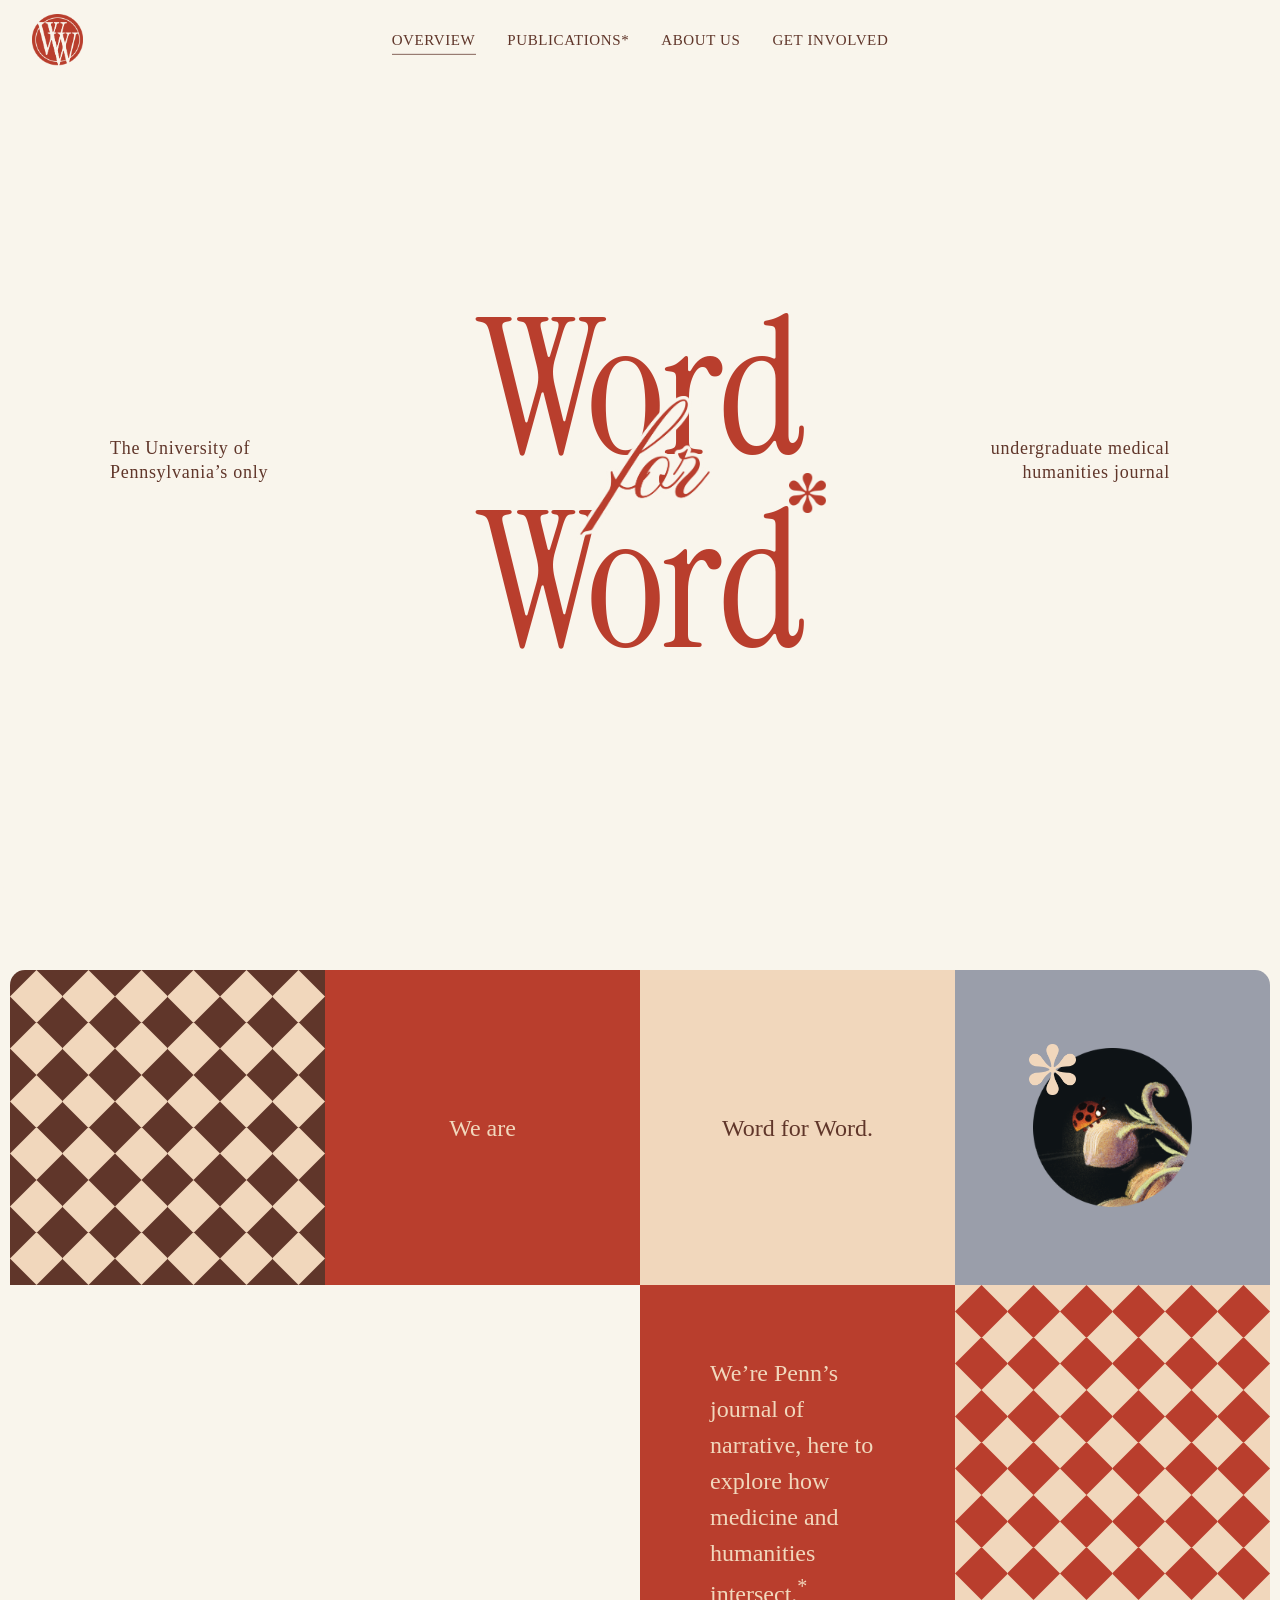
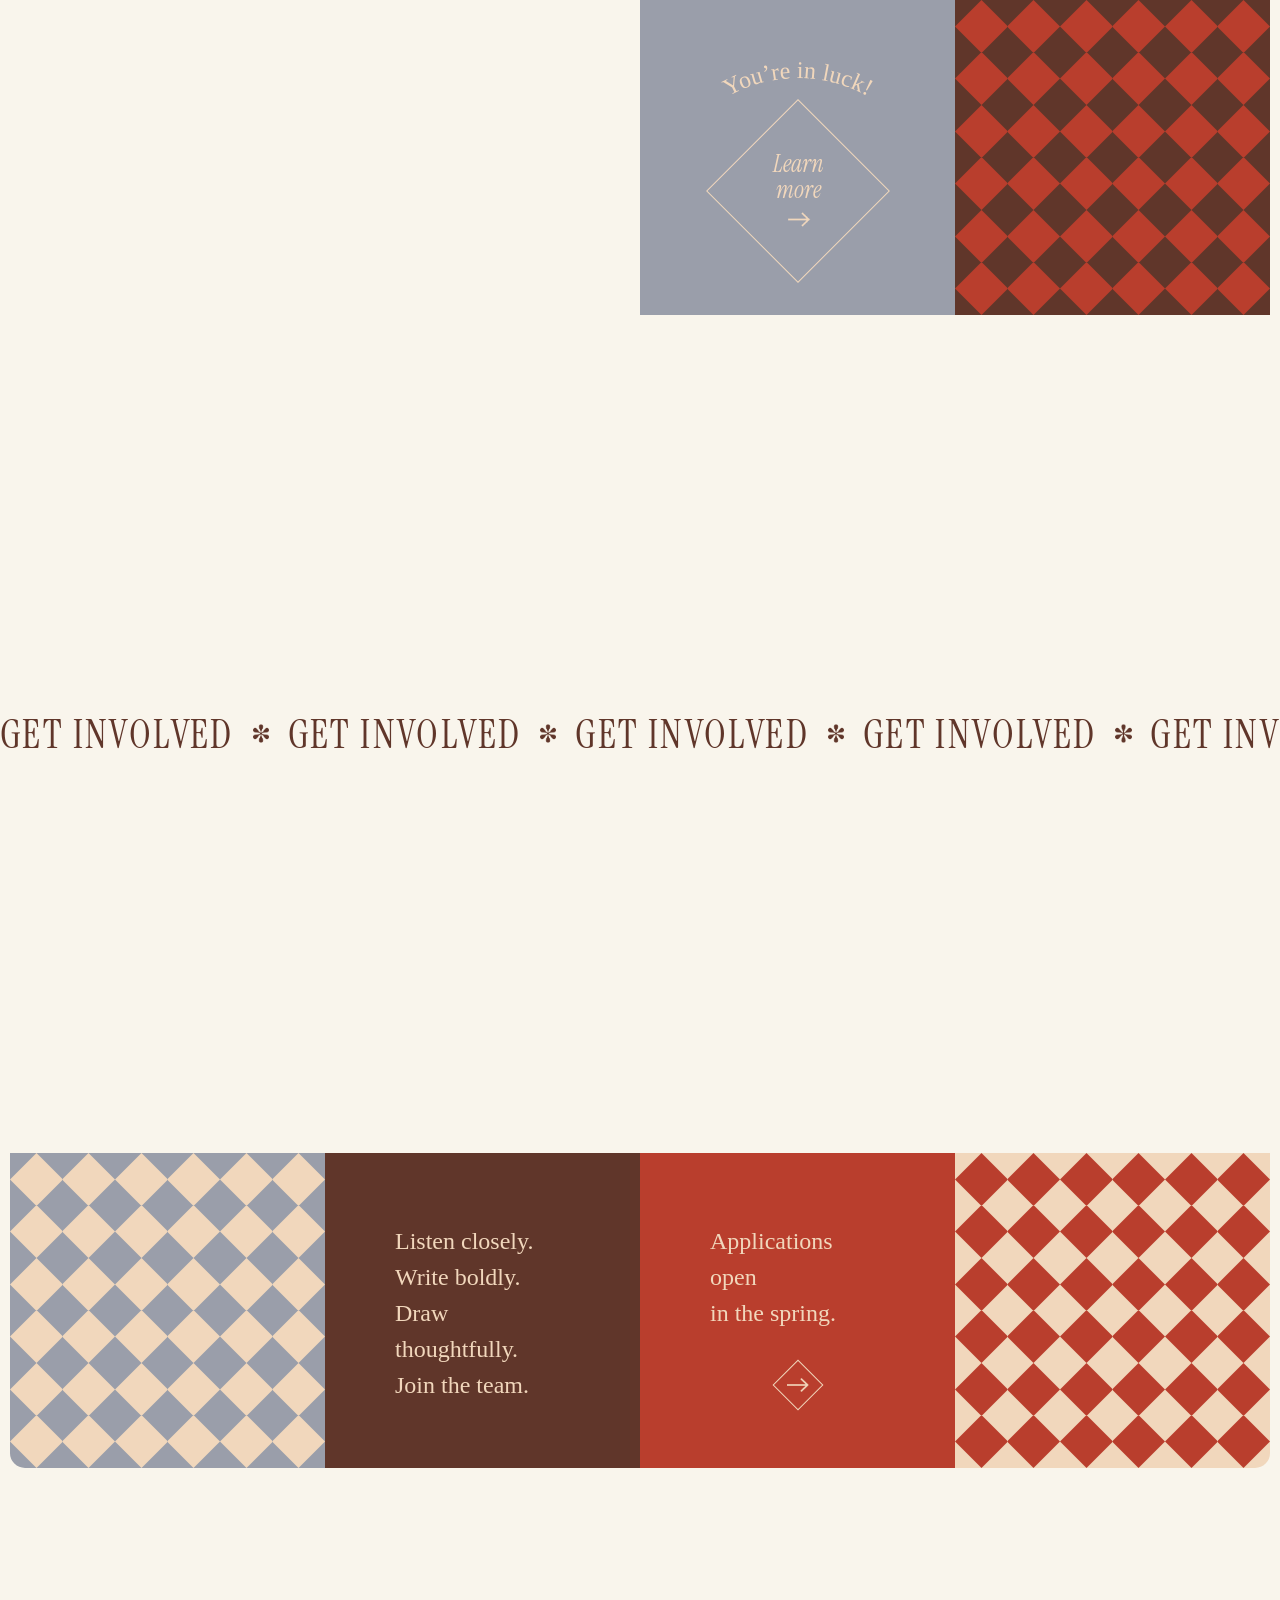
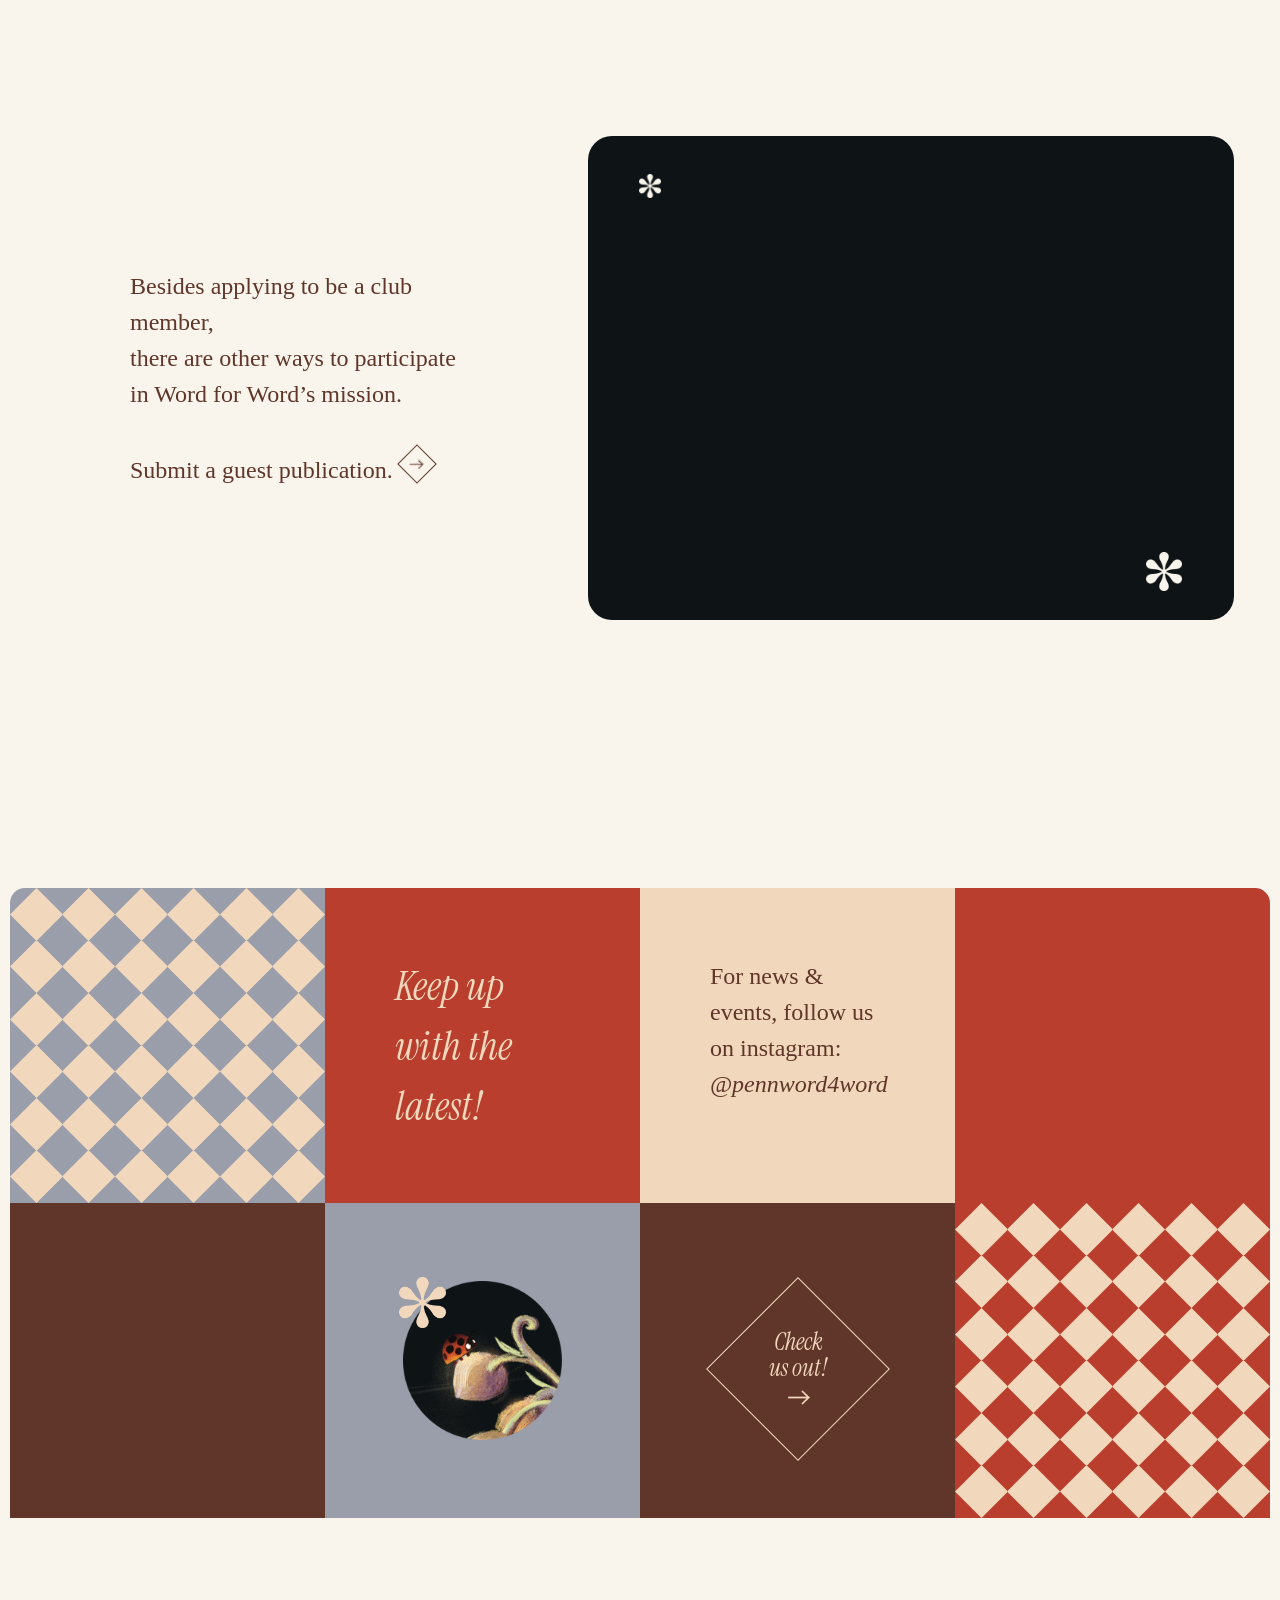
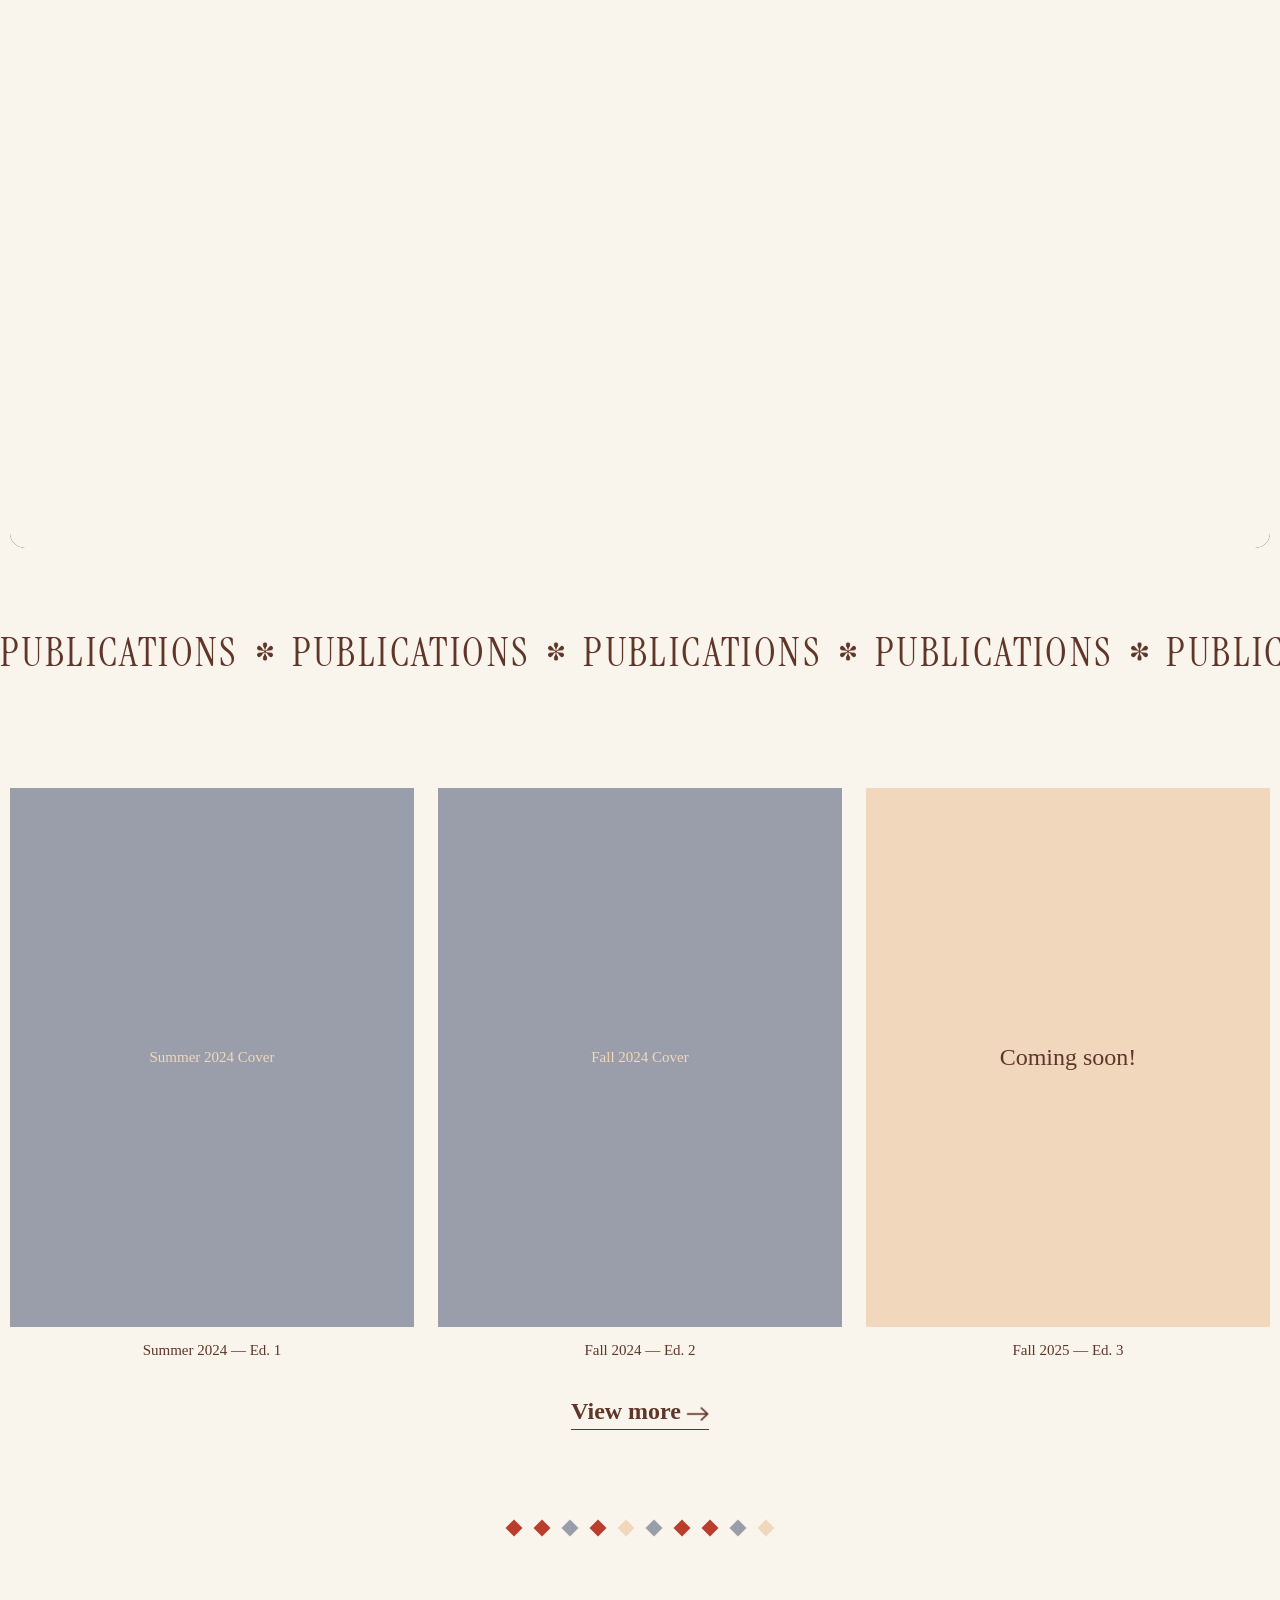
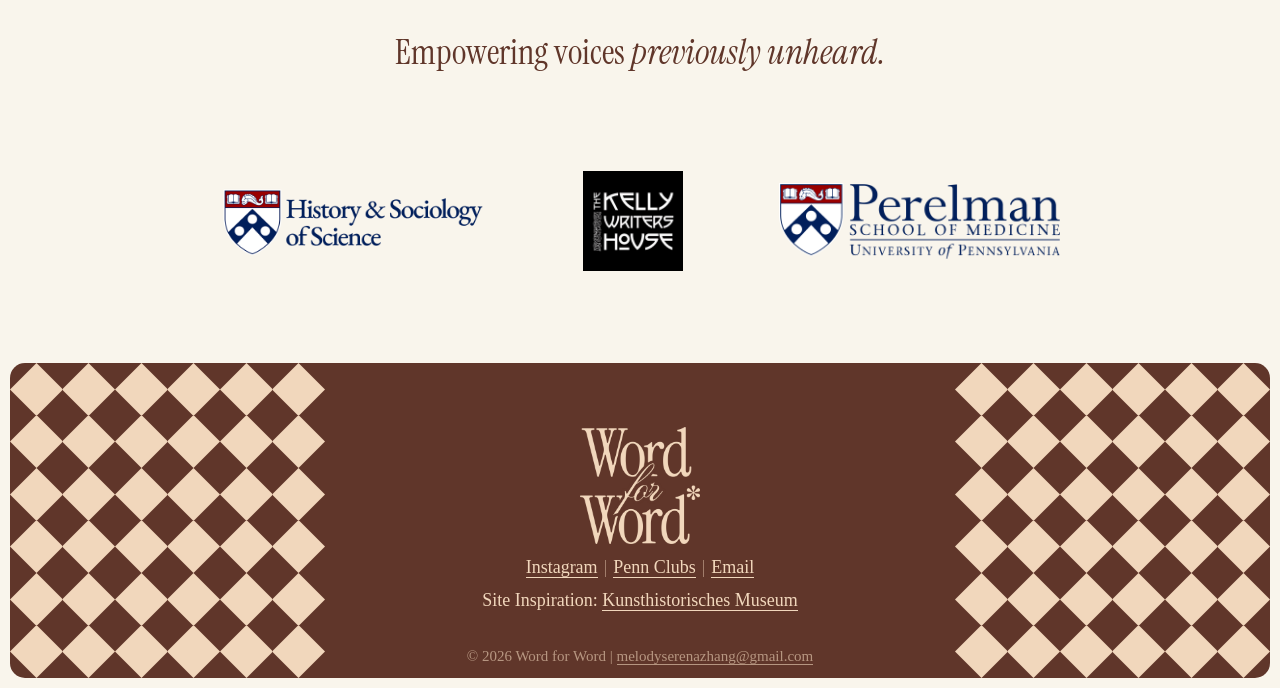
==== commit 48ceb933: "Add unadvertised triple-click-logo entry point to the Decap CMS admin panel Lets club members reach " ====
--- a/index.html
+++ b/index.html
@@ -818,6 +818,6 @@
        stylesheet above either, so DOMContentLoaded (and this file's own
        intro reveal) can fire promptly regardless of how slow either of
        those is. -->
-  <script src="js/main.js?v=57" defer></script>
+  <script src="js/main.js?v=58" defer></script>
 </body>
 </html>
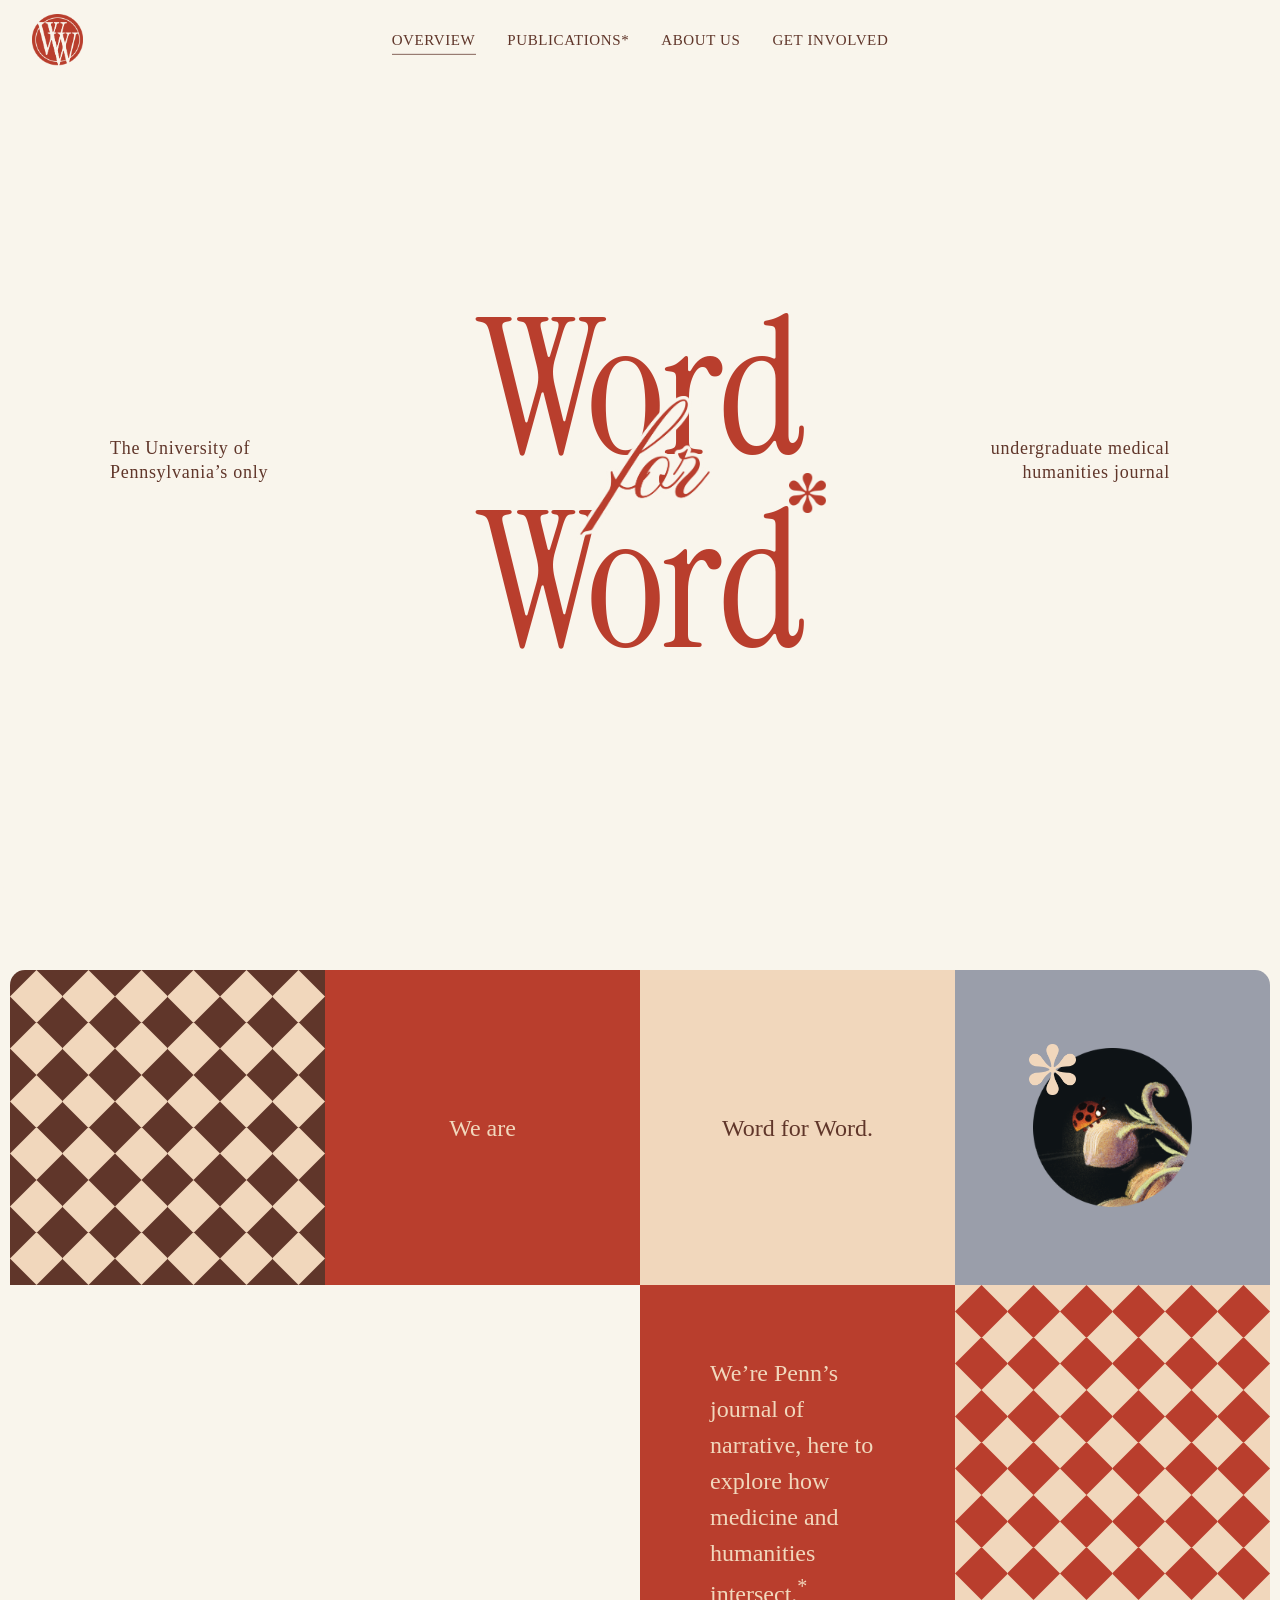
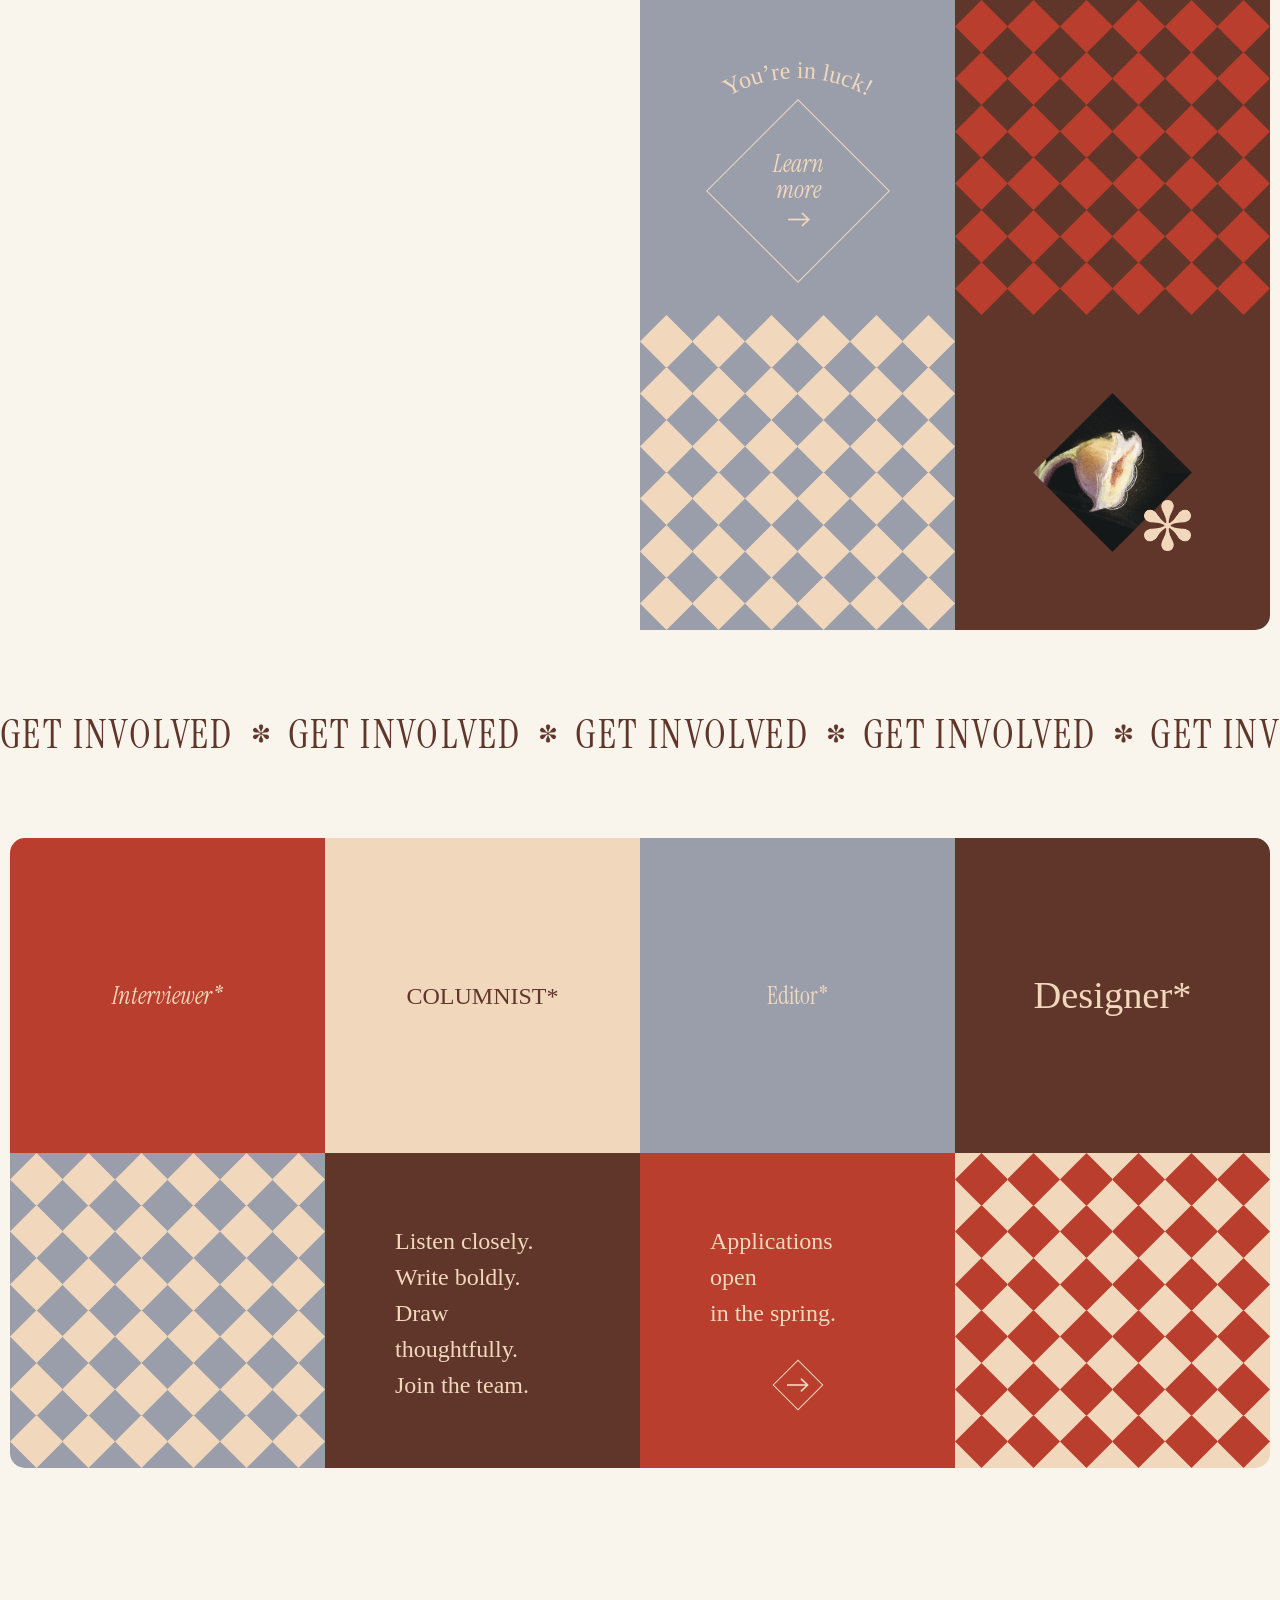
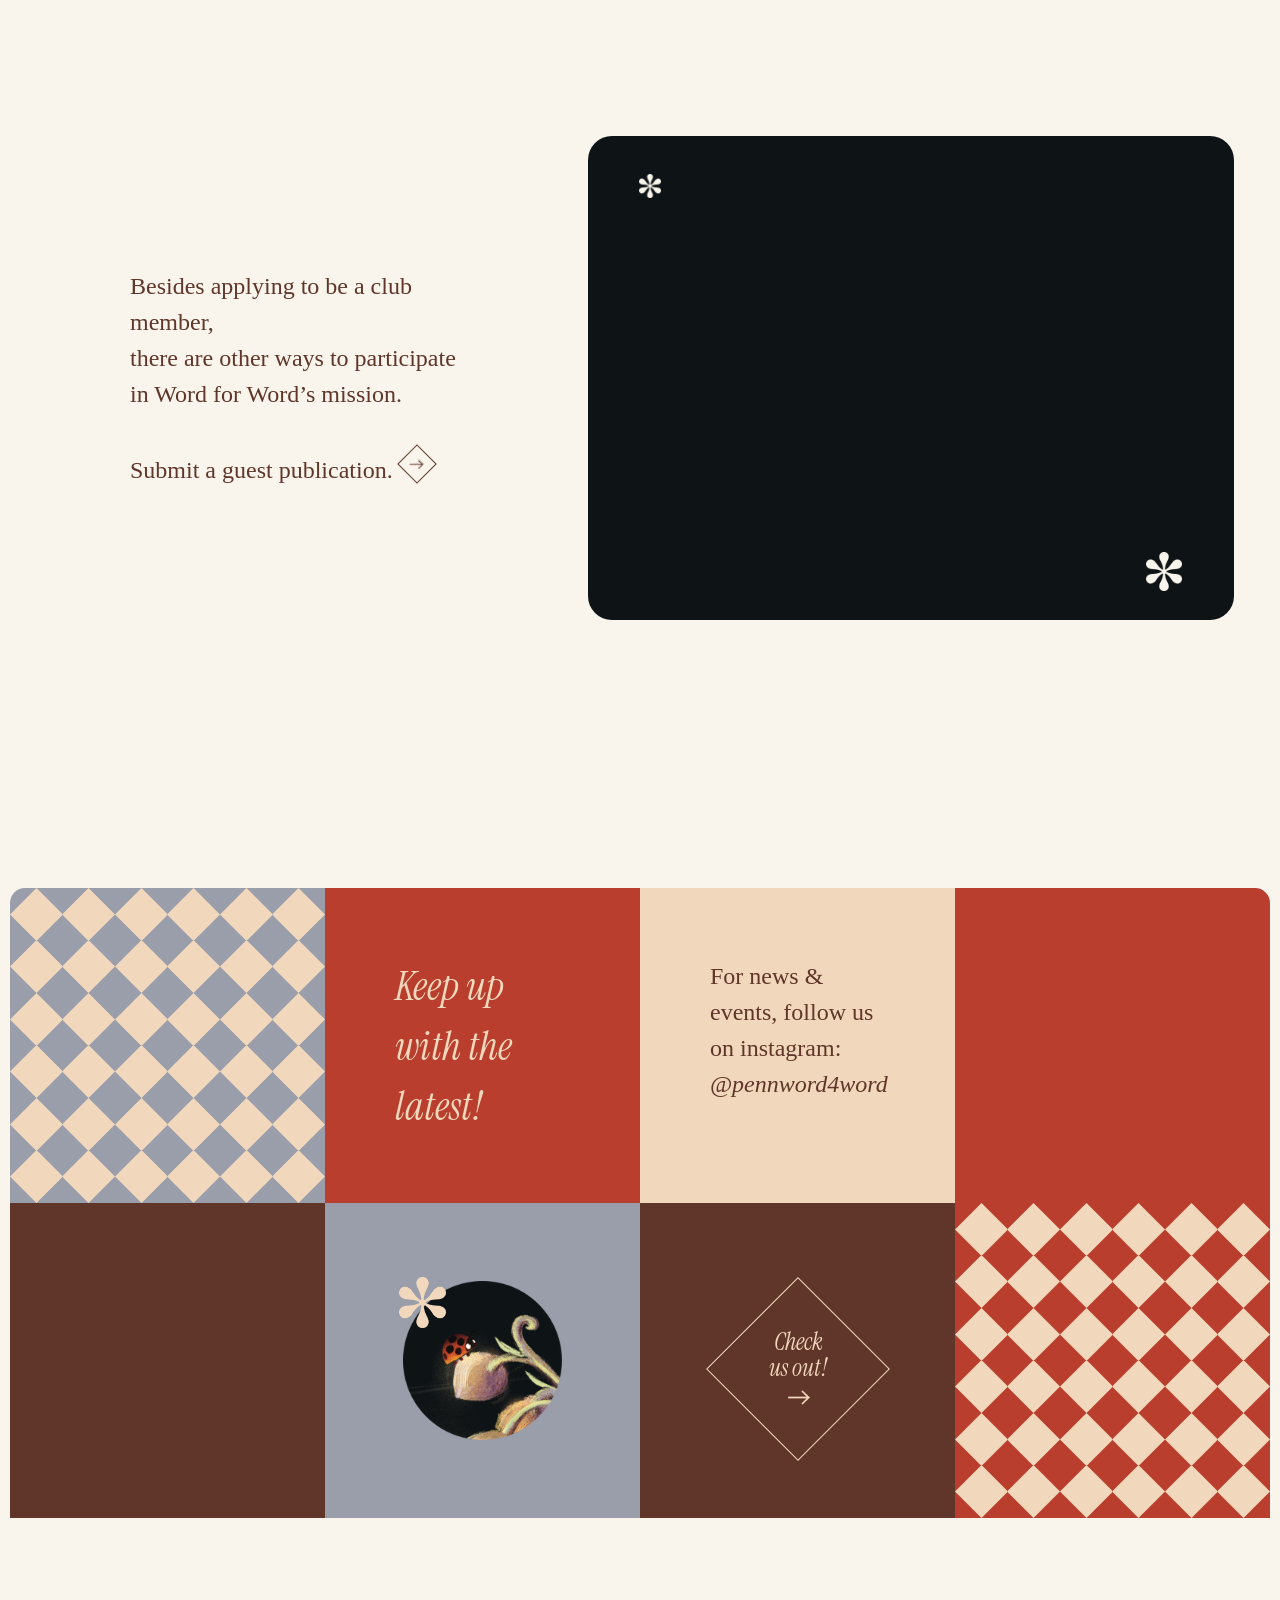
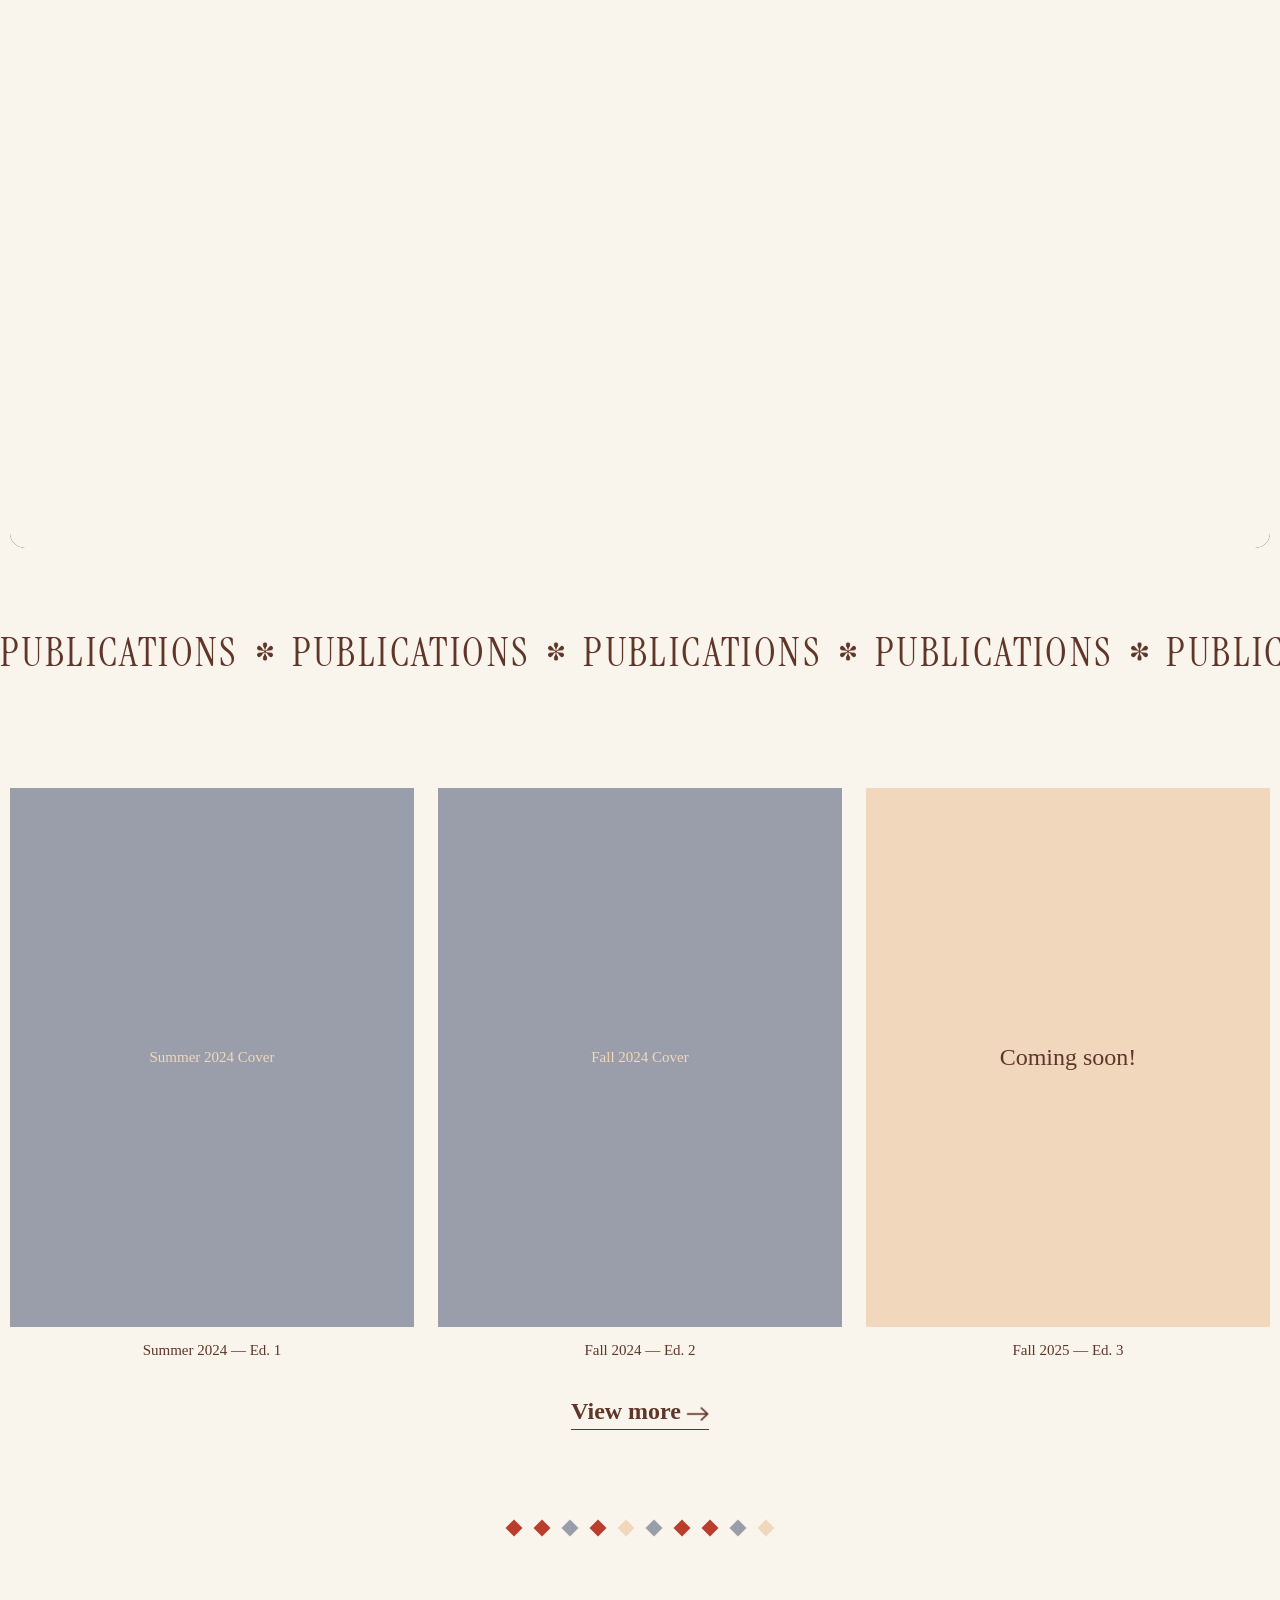
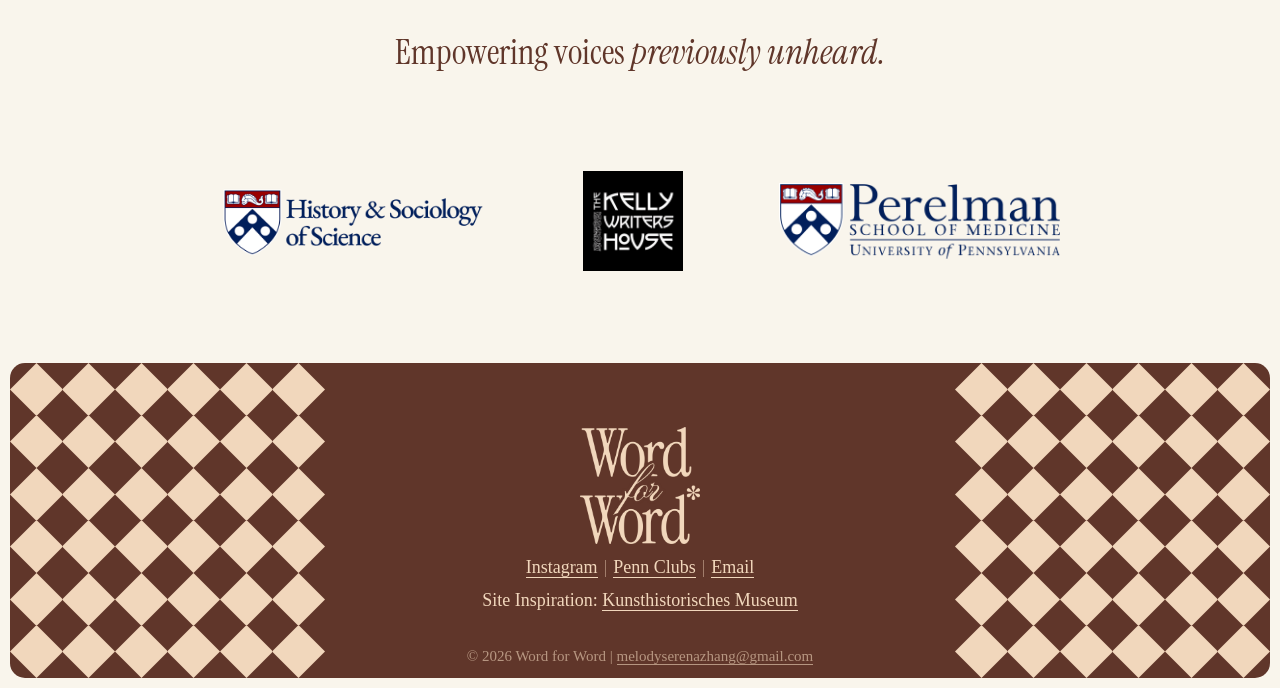
==== commit 75173b80: "Fix square tile hover-leave brightness snapping instantly instead of easing out Same cascade bug hit" ====
--- a/index.html
+++ b/index.html
@@ -46,7 +46,7 @@
   <link href="https://fonts.googleapis.com/css2?family=Instrument+Serif:ital@0;1&display=swap" rel="stylesheet" />
   <!-- "Freight" is a licensed font (not on Google Fonts) — add your own @font-face
        for "Freight Text Pro" in css/style.css once you have the font files. -->
-  <link rel="stylesheet" href="css/style.css?v=107" />
+  <link rel="stylesheet" href="css/style.css?v=108" />
 </head>
 <body>
 
--- a/css/style.css
+++ b/css/style.css
@@ -2594,7 +2594,17 @@
 .quote-block,
 .publication-card {
   opacity: 0;
-  transition: opacity 0.7s ease-out;
+  /* filter here too — only .square ever actually changes that property
+     (its own hover-leave brightness reset, see .square's base rule),
+     so this is a harmless no-op for the other selectors in this list.
+     Without it, THIS rule's own `transition` shorthand (equal
+     specificity to .square's base rule, declared later here) silently
+     discarded that rule's `transition: filter 0.3s ease-out;` outright
+     instead of adding to it — same class of bug hit repeatedly
+     elsewhere in this file — leaving hover with NO filter transition
+     applicable at all outside of :hover itself, so brightness snapped
+     back instantly instead of easing out. */
+  transition: opacity 0.7s ease-out, filter 0.3s ease-out;
   /* Always instant when LEAVING .is-visible (whichever direction that
      represents — see .image-mosaic__mask's inverted case below); the
      staggered --reveal-delay only applies while ENTERING it (see the
@@ -2602,8 +2612,11 @@
      the hero's scroll-linked exit fix: a delay that also applies when
      leaving .is-visible can get caught by a fast scroll reversal before
      it's even started, leaving a stale partial opacity for the next
-     transition to wrongly continue from instead of a clean value. */
-  transition-delay: 0s;
+     transition to wrongly continue from instead of a clean value.
+     Second 0s is filter's own delay — always immediate, never tied to
+     the reveal stagger (see the .is-visible-scoped rule's own comment
+     for why that stays true even once .is-visible is added). */
+  transition-delay: 0s, 0s;
 }
 .square.is-visible,
 .split-cta__illustration-tile.is-visible,
@@ -2611,7 +2624,14 @@
 .social-carousel__mask.is-visible,
 .quote-block.is-visible,
 .publication-card.is-visible {
-  transition-delay: var(--reveal-delay, 0ms);
+  /* Second value pins filter's delay to 0s even once .is-visible is
+     present — transition-delay lists repeat cyclically to match
+     transition-property's count when there are fewer values than
+     properties, so a single value here would otherwise apply the
+     opacity-reveal's OWN stagger to hover-leave brightness too, adding
+     a stale, unwanted delay to an interaction that has nothing to do
+     with the tile's one-time scroll-reveal. */
+  transition-delay: var(--reveal-delay, 0ms), 0s;
 }
 .is-visible {
   opacity: 1;
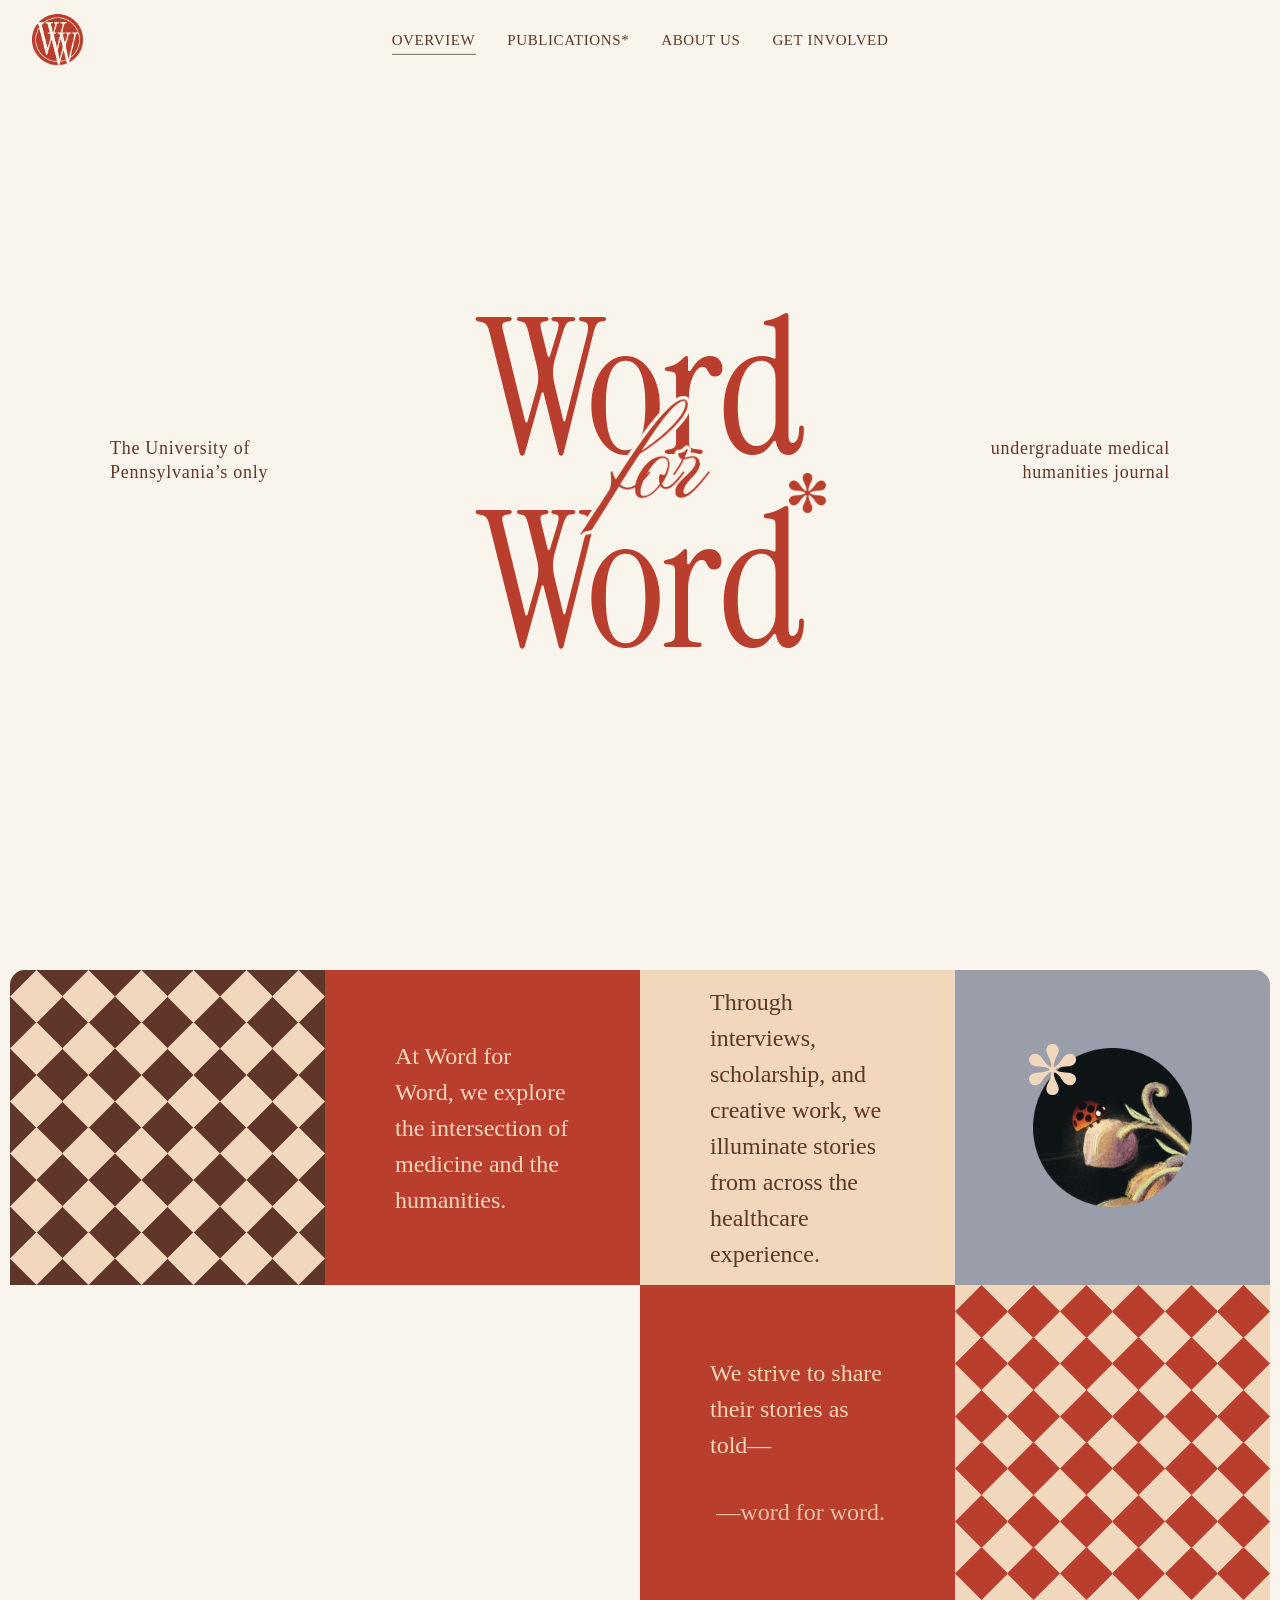
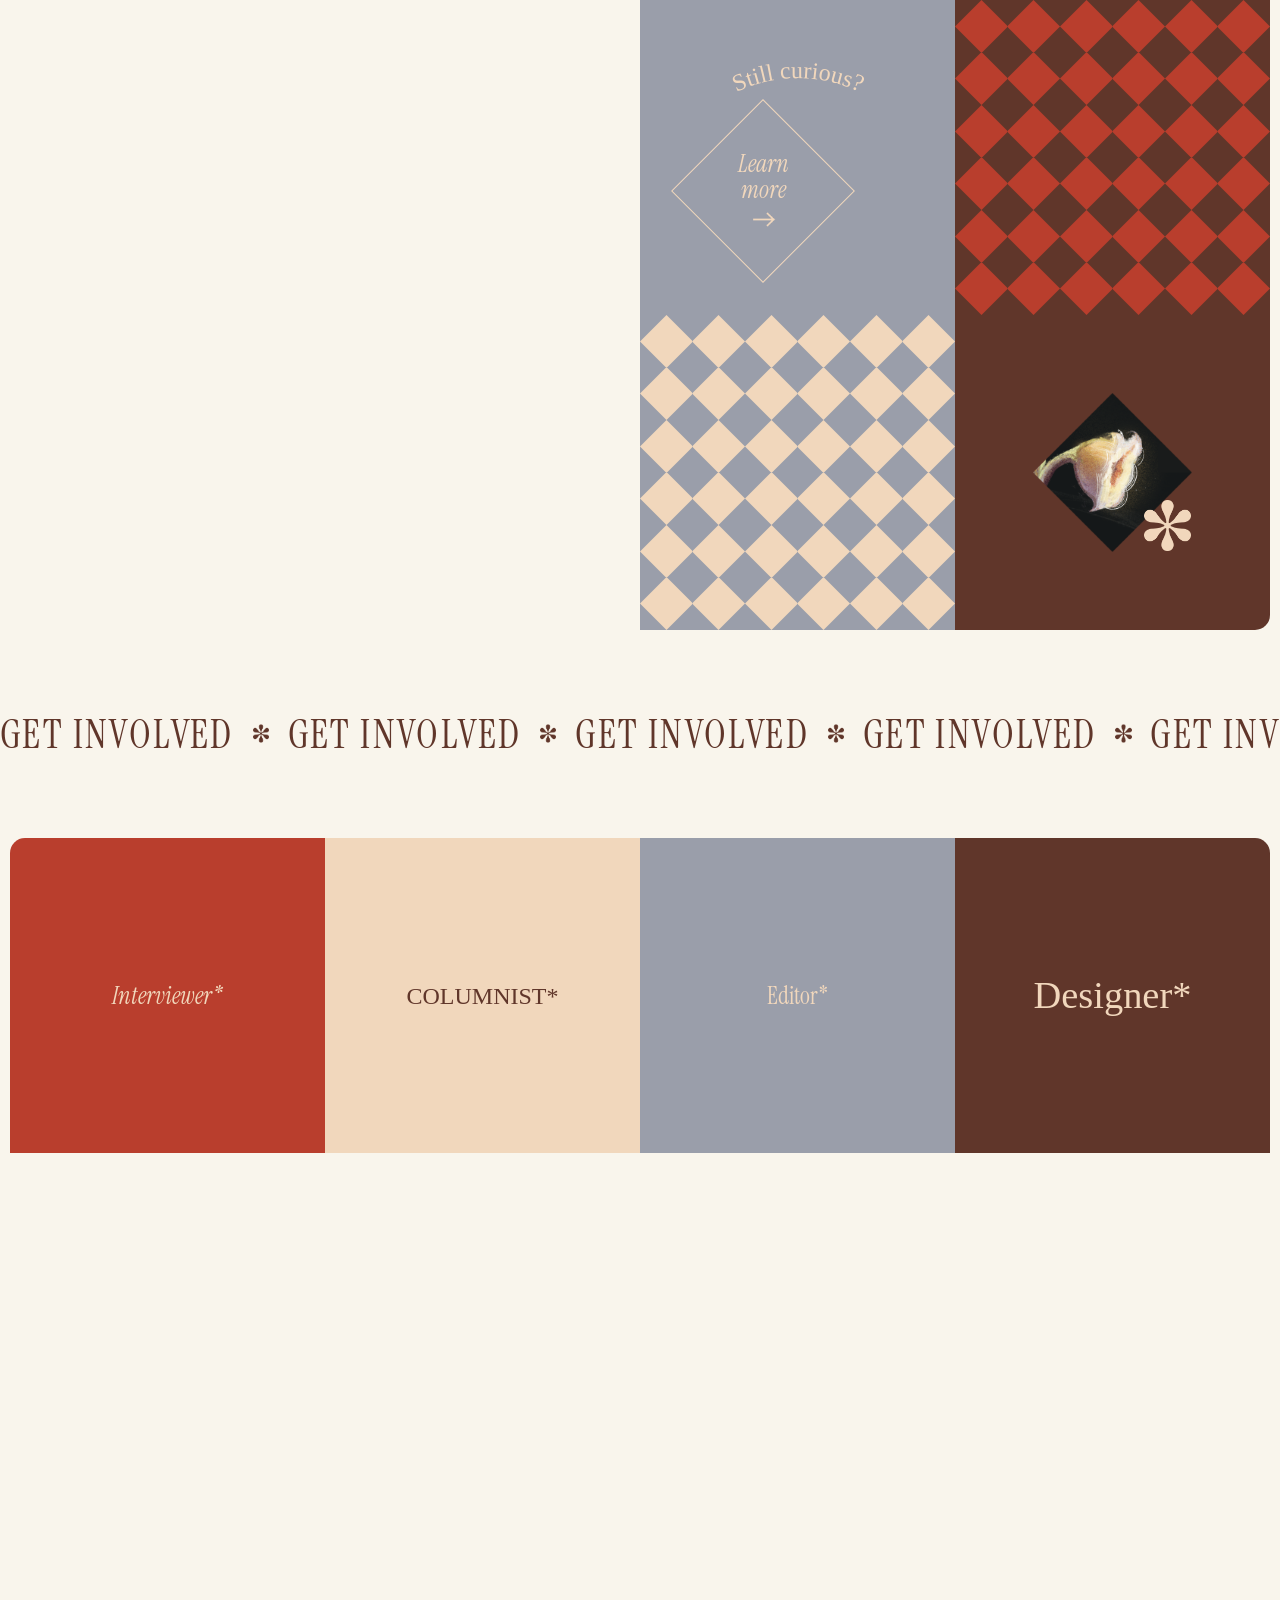
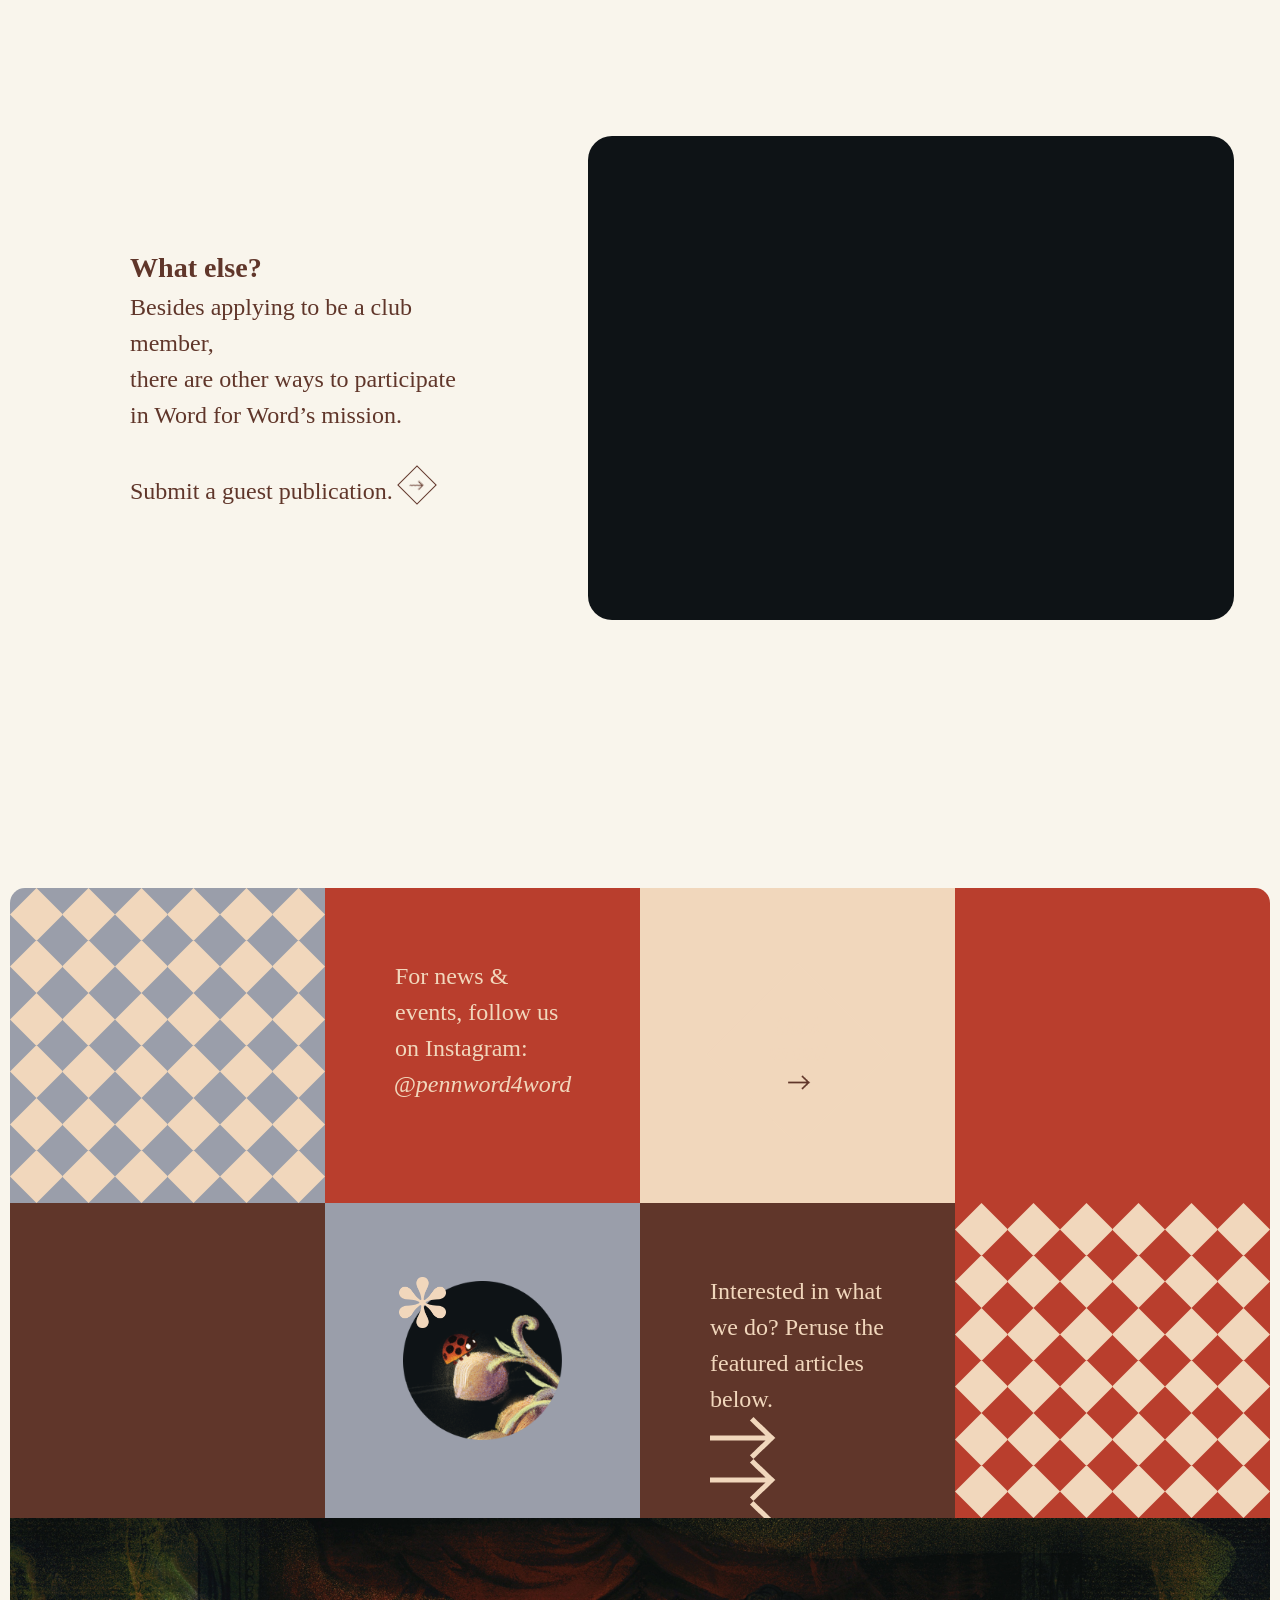
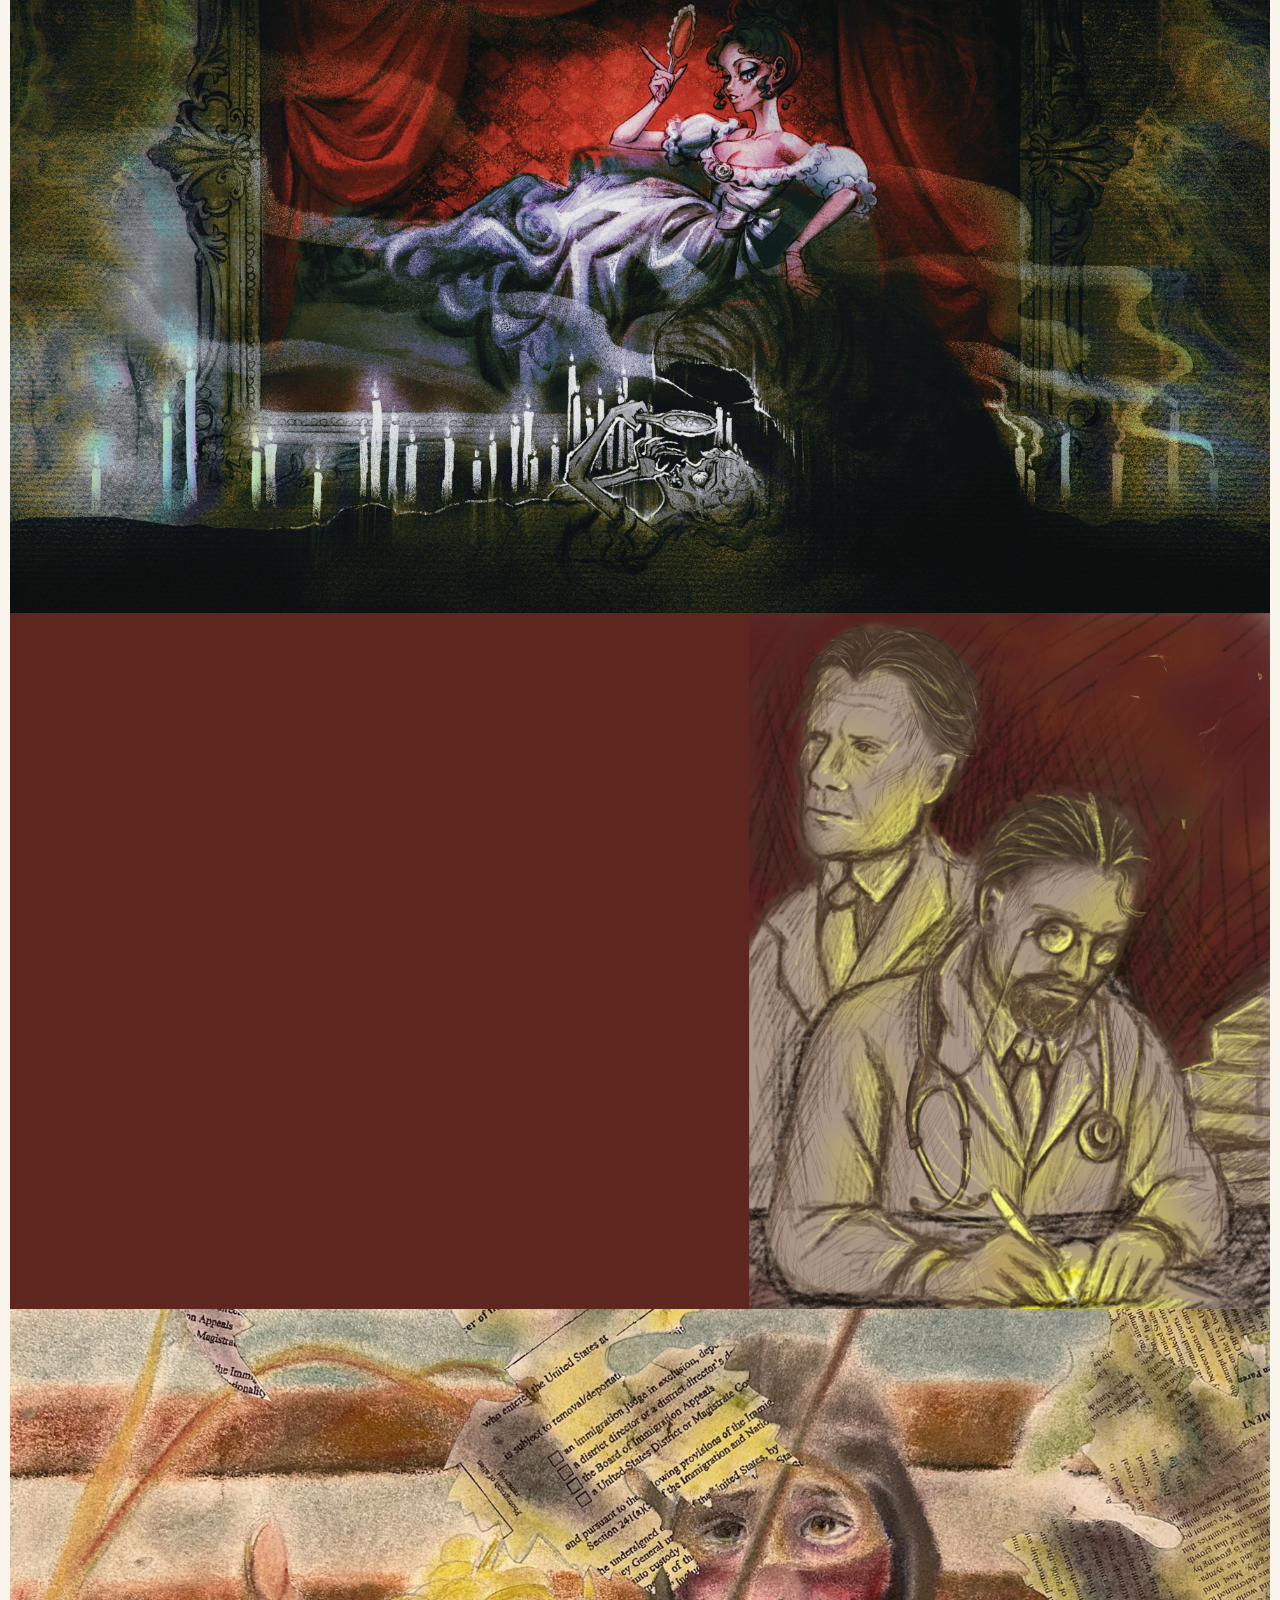
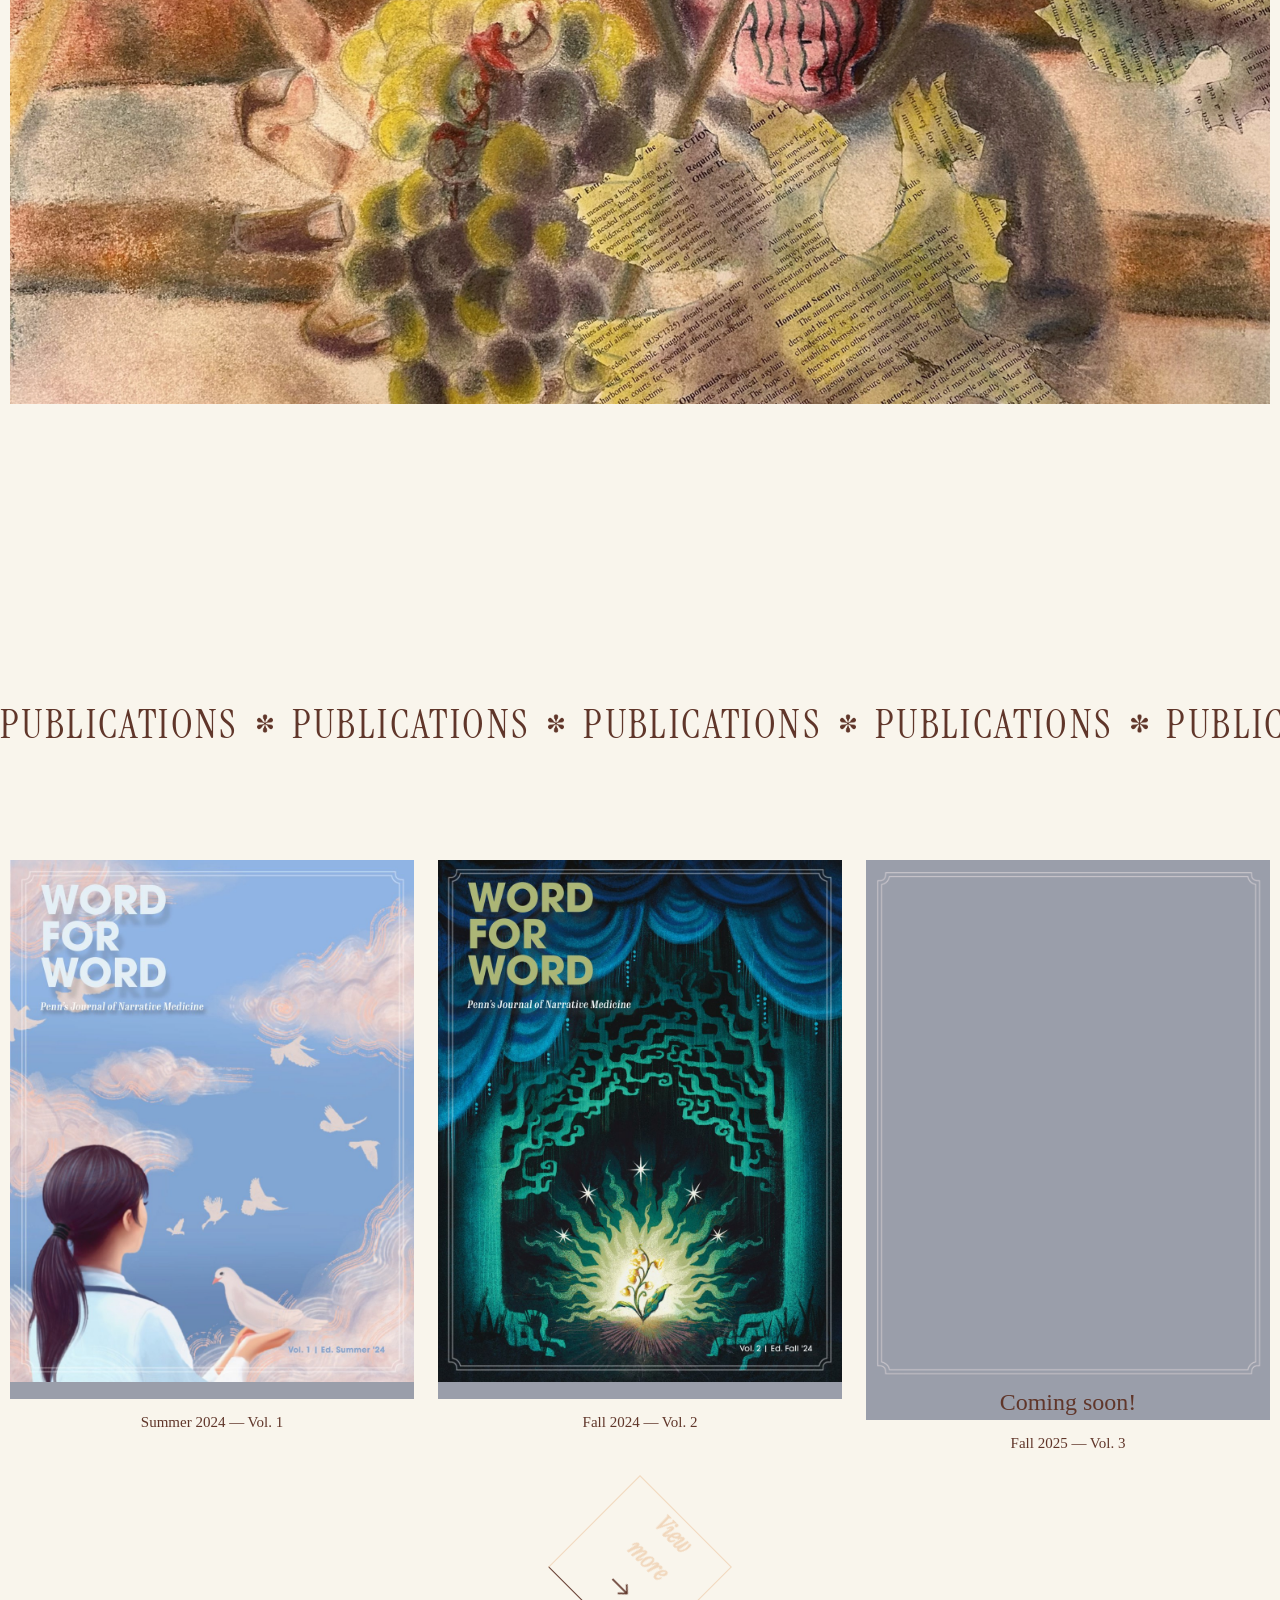
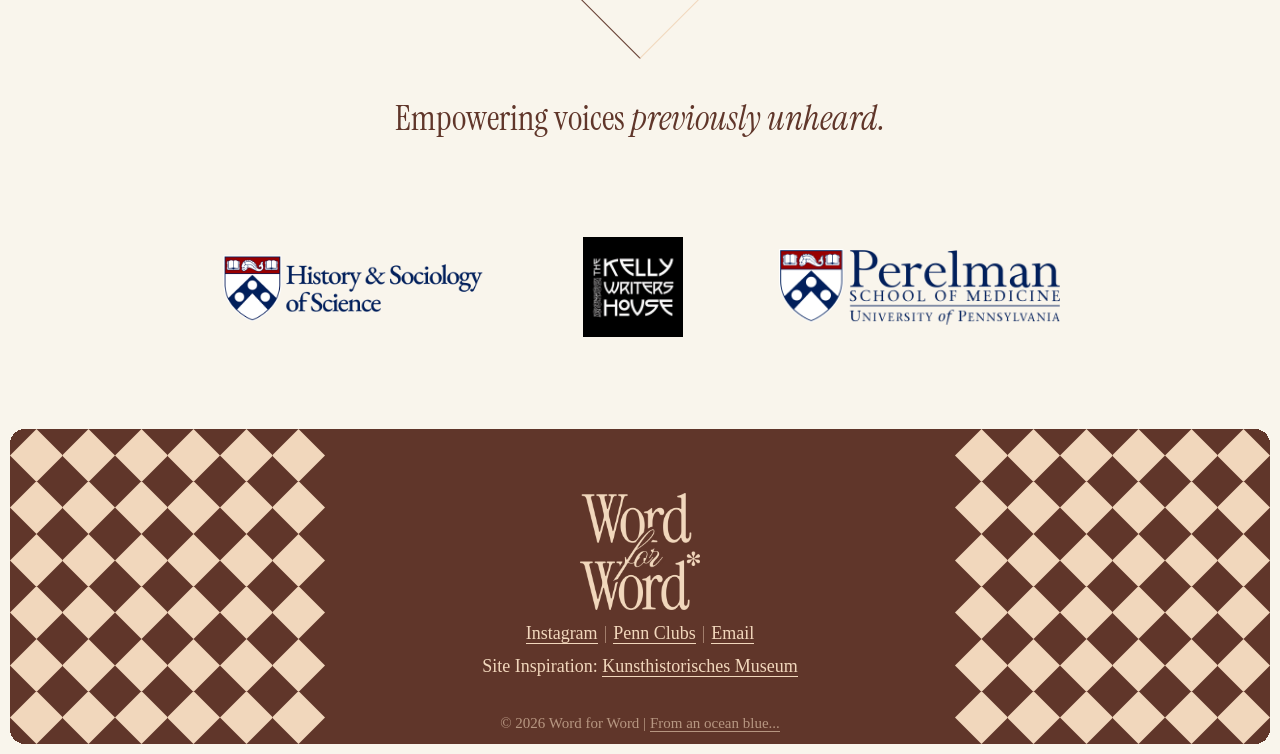
==== commit 0f6046b3: "Optimize publication cover images for web Replace the full-res PNG masters (2.2MB/7MB opaque covers," ====
--- a/index.html
+++ b/index.html
@@ -10,6 +10,33 @@
        back out of the intro timing — see the comment on
        initIntroReveal() for why that matters. -->
   <script>window.__pageLoadStart = Date.now();</script>
+  <!-- Must run here, synchronously, before the rest of <head>/<body>
+       parses — the intro splash's own screen-01 animation starts from
+       parse time with no JS gating, so anything added later (even on
+       DOMContentLoaded) would let it flash on screen first. One-shot:
+       removed the instant it's read, so only THIS specific navigation
+       (via the "Overview" nav link — see initOverviewSkipsSplash() in
+       main.js, which is what sets the flag before navigating here)
+       skips the splash. A fresh reload or the logo never set this flag,
+       so the splash plays normally for those. See the matching
+       html.skip-intro-splash rules in style.css.
+
+       When the splash IS going to play, this also locks page scroll
+       immediately (html.intro-scroll-locked, see style.css) — same
+       "must happen before first paint" reasoning: the splash is a fixed
+       overlay, so scrolling the real page underneath it while it's up
+       is invisible in the moment, but the destination is wherever that
+       scroll landed once the splash finally clears. initIntroScrollLock()
+       in main.js removes this once the splash has genuinely finished
+       sliding away. -->
+  <script>
+    if (sessionStorage.getItem("wfw-skip-intro-splash")) {
+      sessionStorage.removeItem("wfw-skip-intro-splash");
+      document.documentElement.classList.add("skip-intro-splash");
+    } else {
+      document.documentElement.classList.add("intro-scroll-locked");
+    }
+  </script>
   <!-- Asterisks 2/3/4 in the intro splash are CSS mask-image sources
        (see .intro-splash__asterisk--2/3/4 in style.css), not <img> tags
        — the browser's preload scanner discovers a plain <img src> almost
@@ -46,7 +73,7 @@
   <link href="https://fonts.googleapis.com/css2?family=Instrument+Serif:ital@0;1&display=swap" rel="stylesheet" />
   <!-- "Freight" is a licensed font (not on Google Fonts) — add your own @font-face
        for "Freight Text Pro" in css/style.css once you have the font files. -->
-  <link rel="stylesheet" href="css/style.css?v=108" />
+  <link rel="stylesheet" href="css/style.css?v=148" />
 </head>
 <body>
 
@@ -103,7 +130,7 @@
     <div class="intro-splash__caption-wrap">
       <p class="intro-splash__caption intro-splash__caption--1">
         <span class="intro-splash__caption-line1">verbatim.</span>
-        <span class="intro-splash__caption-line2">(01)</span>
+        <span class="intro-splash__caption-line2">(<span class="intro-splash__caption--1-digits">01</span>)</span>
       </p>
       <p class="intro-splash__caption intro-splash__caption--2">
         <span class="intro-splash__caption-line1">voice.</span>
@@ -168,39 +195,47 @@
        bar: nesting means top:100%/left:0 resolve against the <li> itself
        (which has its own position:relative), sidestepping .nav's own
        transform:translateY(-50%) entirely, AND means hovering the
-       dropdown is just hovering a descendant of the trigger — no gap
-       between the two, no separate bridge/second :has() clause needed to
-       keep it open while the cursor moves from one into the other. The
+       dropdown's own visible text is hovering a descendant of the
+       trigger, no gap between the two. .nav__dropdown-hover-zone (see
+       its own CSS comment) is a SEPARATE mechanism layered on top of
+       that — it sustains the open state across the full width/height of
+       the expanded bar, not just the narrow text column, and needs its
+       own second :has() clause since it's a sibling of .site-header
+       __clip (not nested inside the trigger <li>) specifically so it
+       can escape that element's own overflow:hidden clipping. The
        asterisk after "Publications" is a plain text character (matching
        the site's own "*" convention elsewhere, e.g. the role squares)
        indicating more content is available, not a separate interactive
-       element. "Editions" points back at THIS page's own #publications
+       element. "Volumes" points back at THIS page's own #publications
        section (the existing hand-maintained issue-cover cards) rather
        than the generated publications.html — that page is only for the
        article-publishing system's 4 categories, not whole-issue
-       editions, which are a separate, already-existing concept. -->
+       volumes, which are a separate, already-existing concept. -->
   <header class="site-header intro-reveal intro-reveal--drop" style="--intro-delay: 4870ms;">
-    <a href="index.html" class="nav__logo">
-      <img src="assets/images/Logo.png" alt="Word for Word logo" />
-    </a>
-    <nav class="nav">
-      <ul class="nav__links">
-        <li><a href="index.html">Overview</a></li>
-        <li class="nav__item--publications">
-          <a href="publications.html">Publications*</a>
-          <div class="nav__dropdown">
-            <a href="index.html#publications"><span class="nav__dropdown-asterisk">*</span>Editions</a>
-            <a href="publications.html#interviews"><span class="nav__dropdown-asterisk">*</span>Interviews</a>
-            <a href="publications.html#essays"><span class="nav__dropdown-asterisk">*</span>Essays</a>
-            <a href="publications.html#narratives"><span class="nav__dropdown-asterisk">*</span>Narratives</a>
-            <a href="publications.html#outreach"><span class="nav__dropdown-asterisk">*</span>Outreach</a>
-          </div>
-        </li>
-        <li><a href="about.html">About Us</a></li>
-        <li><a href="get-involved.html">Get Involved</a></li>
-        <li class="nav__indicator-slot" aria-hidden="true"><span class="nav__indicator"></span></li>
-      </ul>
-    </nav>
+    <div class="nav__dropdown-hover-zone" aria-hidden="true"></div>
+    <div class="site-header__clip">
+      <a href="index.html" class="nav__logo">
+        <img src="assets/images/Logo.png" alt="Word for Word logo" />
+      </a>
+      <nav class="nav">
+        <ul class="nav__links">
+          <li><a href="index.html">Overview</a></li>
+          <li class="nav__item--publications">
+            <a href="publications.html">Publications*</a>
+            <div class="nav__dropdown">
+              <a href="index.html#publications"><span class="nav__dropdown-asterisk">*</span>Volumes</a>
+              <a href="publications.html#interviews"><span class="nav__dropdown-asterisk">*</span>Interviews</a>
+              <a href="publications.html#essays"><span class="nav__dropdown-asterisk">*</span>Essays</a>
+              <a href="publications.html#narratives"><span class="nav__dropdown-asterisk">*</span>Narratives</a>
+              <a href="publications.html#outreach"><span class="nav__dropdown-asterisk">*</span>Outreach</a>
+            </div>
+          </li>
+          <li><a href="about.html">About Us</a></li>
+          <li><a href="get-involved.html">Get Involved</a></li>
+          <li class="nav__indicator-slot" aria-hidden="true"><span class="nav__indicator"></span></li>
+        </ul>
+      </nav>
+    </div>
   </header>
   <!-- Dims the page behind the header while the Publications dropdown
        is open — a sibling of .site-header (not a child) so the general
@@ -295,11 +330,11 @@
          what came before it. -->
     <section id="overview" class="square-grid square-grid--4col square-grid--rows-4">
       <div class="square square--checker" style="grid-column: 1; grid-row: 1; --checker-a: var(--color-dark); --checker-b: var(--color-tan);" aria-hidden="true"></div>
-      <div class="square square--red" style="grid-column: 2; grid-row: 1;">
-        <p class="square__label">We are</p>
-      </div>
-      <div class="square square--tan" style="grid-column: 3; grid-row: 1;">
-        <p class="square__script">Word for Word.</p>
+      <div class="square square--red square--pad-lg" style="grid-column: 2; grid-row: 1;">
+        <p class="square__body">At Word for Word, we explore the intersection of medicine and the humanities.</p>
+      </div>
+      <div class="square square--tan square--pad-lg" style="grid-column: 3; grid-row: 1;">
+        <p class="square__body">Through interviews, scholarship, and creative work, we illuminate stories from across the healthcare experience.</p>
       </div>
       <div class="square square--grey square--inset" style="grid-column: 4; grid-row: 1;">
         <img class="square__inset-image" src="assets/images/Section 1 Square 4.png" alt="Ladybug resting on a flower bud" />
@@ -317,7 +352,7 @@
            tile-by-tile reveal instead comes from 6 mask panels layered on
            top that fade OUT to unveil the photo underneath. -->
       <div class="image-mosaic" style="grid-column: 1 / span 2; grid-row: 2 / span 3;">
-        <img class="image-mosaic__photo" src="assets/images/Latest Edition Cover.jpg" alt="Featured artwork for the latest issue, Edition 2" />
+        <img class="image-mosaic__photo" src="assets/images/Latest Edition Cover.jpg" alt="Featured artwork for the latest issue, Volume 2" />
         <!-- Sequenced after the mosaic tiles: main.js listens for every
              mask's fade-in to actually finish (not a guessed delay — the
              mosaic can be taller than the viewport, so tiles don't all
@@ -338,12 +373,19 @@
              link already points to. Point this at the real latest-issue
              page once it's built. -->
         <a href="publications.html" class="image-mosaic__caption image-mosaic__caption--left image-mosaic__caption--headline mosaic-reveal mosaic-reveal--slide">Read our<br />latest issue!
-          <span class="arrow-glyph">
-            <img class="arrow-glyph__default" src="assets/images/Arrow, beige.png" alt="" />
-            <img class="arrow-glyph__hover" src="assets/images/Arrow, red.png" alt="" />
+          <!-- Now one of the small diamond buttons (same tan/red scheme
+               as section 2's own arrow-only diamond) instead of a bare
+               rotated arrow glyph — diamond-cta--inline keeps it sitting
+               inline with the preceding text, since the base .diamond-cta
+               is a block-level flex box. -->
+          <span class="diamond-cta diamond-cta--fill-on-hover diamond-cta--fill-on-hover--red diamond-cta--tight diamond-cta--inline">
+            <span class="arrow-glyph">
+              <img class="arrow-glyph__default" src="assets/images/Arrow, beige.png" alt="" />
+              <img class="arrow-glyph__hover" src="assets/images/Arrow, red.png" alt="" />
+            </span>
           </span>
         </a>
-        <p class="image-mosaic__caption image-mosaic__caption--right mosaic-reveal mosaic-reveal--slide">Edition 2</p>
+        <p class="image-mosaic__caption image-mosaic__caption--right mosaic-reveal mosaic-reveal--slide">Volume 2</p>
         <!-- Separate from .image-mosaic__masks on purpose: those end at
              opacity:0 permanently once revealed, so a hover effect added
              to them would have no visible content to brighten. This is
@@ -359,38 +401,44 @@
         </div>
       </div>
 
-      <div class="square square--red square--split square--pad-lg" style="grid-column: 3; grid-row: 2;">
-        <p class="square__body">We&rsquo;re Penn&rsquo;s journal of narrative, here to explore how medicine and humanities intersect.<sup>*</sup></p>
-        <p class="square__footnote">*Still curious?</p>
+      <div class="square square--red square--text-gap-30 square--pad-lg" style="grid-column: 3; grid-row: 2;">
+        <p class="square__body">We strive to share their stories as told&mdash;</p>
+        <p class="square__footnote">&mdash;word for word.</p>
       </div>
       <div class="square square--checker" style="grid-column: 4; grid-row: 2; --checker-a: var(--color-tan); --checker-b: var(--color-red);" aria-hidden="true"></div>
 
       <div class="square square--grey square--deco" style="grid-column: 3; grid-row: 3;">
-        <!-- Curved along an actual circular arc (SVG textPath), not just
-             a flat rotate() tilt like before — the path is the top half
-             of a perfect circle, so the text follows a true curve rather
-             than an approximated one. -->
-        <svg class="square__arc" viewBox="0 0 200 50" aria-hidden="true">
-          <path id="square11-arc-path" d="M 10,50 A 143,143 0 0,1 190,50" fill="none" />
-          <text text-anchor="middle">
-            <textPath href="#square11-arc-path" startOffset="50%">You&rsquo;re in luck!</textPath>
-          </text>
-        </svg>
-        <!-- TODO(future reference): about.html doesn't exist yet — same
-             not-yet-built placeholder the nav's own "About Us" link
-             already points to (see .nav__links above). Point this at
-             the real About page once it's built. -->
-        <a href="about.html" class="diamond-cta diamond-cta--fill-on-hover diamond-cta--fill-on-hover--blue">
-          <span>Learn<br />more<br />
-            <span class="arrow-glyph">
-              <!-- "Arrow, brown.png" is the misnamed file for --color-grey
-                   (this project's informal "blue") — see the .arrow-glyph
-                   comment in style.css. -->
-              <img class="arrow-glyph__default" src="assets/images/Arrow, beige.png" alt="" />
-              <img class="arrow-glyph__hover" src="assets/images/Arrow, brown.png" alt="" />
+        <!-- .square__deco-content wrapper: see its own comment in
+             style.css for why the arc+diamond block needs a corrective
+             translateY on a wrapper rather than the square itself. -->
+        <div class="square__deco-content">
+          <!-- Curved along an actual circular arc (SVG textPath), not just
+               a flat rotate() tilt like before — the path is the top half
+               of a perfect circle, so the text follows a true curve rather
+               than an approximated one. -->
+          <svg class="square__arc" viewBox="0 0 200 50" aria-hidden="true">
+            <path id="square11-arc-path" d="M 10,50 A 143,143 0 0,1 190,50" fill="none" />
+            <text text-anchor="middle">
+              <textPath href="#square11-arc-path" startOffset="50%">Still curious?</textPath>
+            </text>
+          </svg>
+          <a href="about.html" class="diamond-cta diamond-cta--fill-on-hover diamond-cta--fill-on-hover--blue">
+            <span>Learn<br />more<br />
+              <span class="arrow-glyph">
+                <img class="arrow-glyph__default" src="assets/images/Arrow, beige.png" alt="" />
+                <!-- --fill-on-hover--blue's hover TEXT color is
+                     --color-grey (this project's informal "blue"), so
+                     the hover ARROW needs to match: "Arrow, brown.png"
+                     is the misnamed file that's actually --color-grey
+                     (see the .arrow-glyph comment in style.css) — fixed
+                     from "Arrow, blue.png" (actually --color-dark/brown,
+                     the wrong color for this tile, despite the
+                     filename). -->
+                <img class="arrow-glyph__hover" src="assets/images/Arrow, brown.png" alt="" />
+              </span>
             </span>
-          </span>
-        </a>
+          </a>
+        </div>
       </div>
       <div class="square square--checker" style="grid-column: 4; grid-row: 3; --checker-a: var(--color-dark); --checker-b: var(--color-red);" aria-hidden="true"></div>
 
@@ -407,10 +455,34 @@
     <!-- Full-bleed (ignores the page's 10px margin via the 100vw/negative
          -margin trick) so the repeated text reads as a carousel strip cut
          off at both screen edges — it's static, doesn't actually scroll,
-         the repetition + off-screen crop is what sells the illusion. -->
+         the repetition + off-screen crop is what sells the illusion.
+
+         Unlike every other .marquee-banner__track (one flat uppercase
+         Instrument Serif repeat), this one cycles 3 faces per word —
+         Bickham Script, Instrument Serif, Freight Text Book (only this
+         last one rendered in caps) — per explicit request. Plain
+         repeating cycle (script, serif, caps), 8 full cycles (24 words)
+         — deliberately more than needed to just fill one viewport width:
+         text-align:center does NOT symmetric-center this overflowing
+         white-space:nowrap content the way it would narrower content
+         (confirmed empirically — it renders flush against the box's own
+         left edge, all overflow spilling out to the right only), and
+         centerGetInvolvedMarquee() in main.js (see below) then nudges
+         the whole track with a corrective translateX to land a Freight
+         word dead-center — which shifts the sequence's own true start
+         left or right by a varying amount depending on viewport width.
+         24 words gives enough slack that even the largest such shift
+         still leaves real content overflowing past BOTH edges at any
+         realistic viewport width, instead of occasionally exposing the
+         sequence's hard start as a visible gap on the left. See
+         .marquee-banner__word--* in style.css for the face/size/case
+         overrides, and initMarqueeAsterisks() (rewritten to operate on
+         child text nodes instead of the whole track's textContent, so
+         it can insert asterisk-image spans between these word spans
+         without flattening them). -->
     <section id="get-involved" class="marquee-banner">
       <p class="marquee-banner__track">
-        Get Involved &nbsp;*&nbsp; Get Involved &nbsp;*&nbsp; Get Involved &nbsp;*&nbsp; Get Involved &nbsp;*&nbsp; Get Involved &nbsp;*&nbsp; Get Involved &nbsp;*&nbsp; Get Involved &nbsp;*&nbsp; Get Involved &nbsp;*&nbsp; Get Involved &nbsp;*&nbsp; Get Involved &nbsp;*&nbsp; Get Involved &nbsp;*&nbsp; Get Involved &nbsp;*
+        <span class="marquee-banner__word marquee-banner__word--script">Get Involved</span> &nbsp;*&nbsp; <span class="marquee-banner__word marquee-banner__word--serif">Get Involved</span> &nbsp;*&nbsp; <span class="marquee-banner__word marquee-banner__word--caps">Get Involved</span> &nbsp;*&nbsp; <span class="marquee-banner__word marquee-banner__word--script">Get Involved</span> &nbsp;*&nbsp; <span class="marquee-banner__word marquee-banner__word--serif">Get Involved</span> &nbsp;*&nbsp; <span class="marquee-banner__word marquee-banner__word--caps">Get Involved</span> &nbsp;*&nbsp; <span class="marquee-banner__word marquee-banner__word--script">Get Involved</span> &nbsp;*&nbsp; <span class="marquee-banner__word marquee-banner__word--serif">Get Involved</span> &nbsp;*&nbsp; <span class="marquee-banner__word marquee-banner__word--caps">Get Involved</span> &nbsp;*&nbsp; <span class="marquee-banner__word marquee-banner__word--script">Get Involved</span> &nbsp;*&nbsp; <span class="marquee-banner__word marquee-banner__word--serif">Get Involved</span> &nbsp;*&nbsp; <span class="marquee-banner__word marquee-banner__word--caps">Get Involved</span> &nbsp;*&nbsp; <span class="marquee-banner__word marquee-banner__word--script">Get Involved</span> &nbsp;*&nbsp; <span class="marquee-banner__word marquee-banner__word--serif">Get Involved</span> &nbsp;*&nbsp; <span class="marquee-banner__word marquee-banner__word--caps">Get Involved</span> &nbsp;*&nbsp; <span class="marquee-banner__word marquee-banner__word--script">Get Involved</span> &nbsp;*&nbsp; <span class="marquee-banner__word marquee-banner__word--serif">Get Involved</span> &nbsp;*&nbsp; <span class="marquee-banner__word marquee-banner__word--caps">Get Involved</span> &nbsp;*&nbsp; <span class="marquee-banner__word marquee-banner__word--script">Get Involved</span> &nbsp;*&nbsp; <span class="marquee-banner__word marquee-banner__word--serif">Get Involved</span> &nbsp;*&nbsp; <span class="marquee-banner__word marquee-banner__word--caps">Get Involved</span> &nbsp;*&nbsp; <span class="marquee-banner__word marquee-banner__word--script">Get Involved</span> &nbsp;*&nbsp; <span class="marquee-banner__word marquee-banner__word--serif">Get Involved</span> &nbsp;*&nbsp; <span class="marquee-banner__word marquee-banner__word--caps">Get Involved</span> &nbsp;*&nbsp; <span class="marquee-banner__word marquee-banner__word--script">Get Involved</span> &nbsp;*&nbsp; <span class="marquee-banner__word marquee-banner__word--serif">Get Involved</span> &nbsp;*&nbsp; <span class="marquee-banner__word marquee-banner__word--caps">Get Involved</span> &nbsp;*&nbsp; <span class="marquee-banner__word marquee-banner__word--script">Get Involved</span> &nbsp;*&nbsp; <span class="marquee-banner__word marquee-banner__word--serif">Get Involved</span> &nbsp;*&nbsp; <span class="marquee-banner__word marquee-banner__word--caps">Get Involved</span> &nbsp;*&nbsp; <span class="marquee-banner__word marquee-banner__word--script">Get Involved</span> &nbsp;*&nbsp; <span class="marquee-banner__word marquee-banner__word--serif">Get Involved</span> &nbsp;*&nbsp; <span class="marquee-banner__word marquee-banner__word--caps">Get Involved</span> &nbsp;*&nbsp; <span class="marquee-banner__word marquee-banner__word--script">Get Involved</span> &nbsp;*&nbsp; <span class="marquee-banner__word marquee-banner__word--serif">Get Involved</span> &nbsp;*&nbsp; <span class="marquee-banner__word marquee-banner__word--caps">Get Involved</span>
       </p>
     </section>
 
@@ -454,13 +526,11 @@
       </div>
       <div class="square square--red square--content-left">
         <p class="square__script square__script--sub">Applications open<br />in the spring.</p>
-        <!-- TODO(future reference): get-involved.html doesn't exist yet — same
-             not-yet-built placeholder the nav's own "Get Involved" link already
-             points to. Point this at the real page once it's built. Was a bare
-             non-interactive div; now a real <a> so it (a) actually leads
-             somewhere and (b) matches a[href] in initCustomCursor()'s
-             isClickablePoint(), so hovering it triggers the asterisk cursor's
-             clickable state like every other real link/button on the page. -->
+        <!-- Was a bare non-interactive div; now a real <a> so it (a)
+             actually leads somewhere and (b) matches a[href] in
+             initCustomCursor()'s isClickablePoint(), so hovering it
+             triggers the asterisk cursor's clickable state like every
+             other real link/button on the page. -->
         <a href="get-involved.html" class="diamond-cta diamond-cta--fill-on-hover diamond-cta--fill-on-hover--red diamond-cta--tight">
           <span class="arrow-glyph">
             <img class="arrow-glyph__default" src="assets/images/Arrow, beige.png" alt="" />
@@ -483,6 +553,14 @@
          to, same pattern as .image-mosaic__scrim -> .image-mosaic__caption. -->
     <section class="split-cta">
       <div class="split-cta__text">
+        <!-- Title, Instrument Serif, sentence case ("What else?" not
+             "What Else?") to match the surrounding copy's own voice —
+             everything else in this block ("Submit a guest
+             publication.", the 3 lines below) is sentence case too, not
+             title case. Shares .split-cta__text-line so it reveals as
+             the FIRST step of the same stagger chain (see that class's
+             own comment below) rather than popping in separately. -->
+        <h3 class="split-cta__title split-cta__text-line">What else?</h3>
         <!-- Hardcoded as 3 separate lines (not one wrapped <p>) so each
              can stagger in independently — same tradeoff as the hero
              wordmark/eyebrow lines: matches the CURRENT wrap at this
@@ -500,7 +578,7 @@
                .split-cta__diamond in style.css) — this one sits directly
                on the cream page, not a colored square, so the other
                instance's tan border/arrow would be low-contrast here. -->
-          <a href="#" class="diamond-cta diamond-cta--fill-on-hover diamond-cta--tight split-cta__diamond">
+          <a href="https://docs.google.com/forms/d/e/1FAIpQLScCihpX2HeX_OttkOGviXbyk_KYqVJ2bUszshVnDyyqJZ214A/viewform?usp=header" target="_blank" rel="noopener" class="diamond-cta diamond-cta--fill-on-hover diamond-cta--tight split-cta__diamond">
             <span class="arrow-glyph">
               <!-- "Arrow, blue.png" is the misnamed file for --color-dark
                    — see the .arrow-glyph comment in style.css. -->
@@ -539,14 +617,34 @@
             <div class="split-cta__illustration-tile"></div>
           </div>
           <img class="split-cta__illustration" src="assets/images/Section 3 Artwork.png" alt="" />
-          <img class="split-cta__illustration-asterisk split-cta__illustration-asterisk--small" src="assets/images/Asterisk - Default, Cream.png" alt="" />
-          <img class="split-cta__illustration-asterisk split-cta__illustration-asterisk--large" src="assets/images/Asterisk - Default, Cream.png" alt="" />
+          <!-- <div>s, not <img>s, now that these are beige (--color-tan)
+               instead of the asset's own native cream — mask-image (the
+               same PNG, used purely as an alpha stencil) + an explicit
+               background-color is the only reliable way to recolor a
+               raster asset to an arbitrary exact color; a plain <img>'s
+               own pixel colors can't be overridden by CSS. Same
+               technique already used for .intro-splash__asterisk--2/3/4.
+
+               Split across a wrap + inner div, same reason
+               .hero__wordmark-asterisk-wrap/asterisk are split: the wrap
+               holds position + the one-shot scroll-triggered intro pop-in
+               (hero-asterisk-intro — opacity/scale/decelerating extra
+               spin), the inner div holds only its own continuous
+               constant-speed spin. One element can't run both animations
+               at once since they'd fight over the same transform
+               property. -->
+          <div class="split-cta__illustration-asterisk-wrap split-cta__illustration-asterisk-wrap--small">
+            <div class="split-cta__illustration-asterisk" aria-hidden="true"></div>
+          </div>
+          <div class="split-cta__illustration-asterisk-wrap split-cta__illustration-asterisk-wrap--large">
+            <div class="split-cta__illustration-asterisk" aria-hidden="true"></div>
+          </div>
         </div>
       </div>
     </section>
 
-    <!-- ============ NEWSLETTER / SOCIAL SQUARE GRID + CAROUSEL ============ -->
-    <!-- Section 4: the square-grid and .social-carousel below are wrapped
+    <!-- ============ NEWSLETTER / SOCIAL SQUARE GRID + FEATURED CAROUSEL ============ -->
+    <!-- Section 4: the square-grid and .featured-carousel below are wrapped
          in one <section> (not 2 separate ones) specifically so they sit
          flush with zero gap — main's own flex `gap: 60px` only applies
          BETWEEN main's direct children, so nesting both inside one
@@ -555,165 +653,221 @@
          and the carousel. square-grid--flush-bottom squares off the
          grid's own bottom corners (normally rounded via the base
          .square-grid rule) so the carousel's bottom corners are the ones
-         that visually conclude the section — see .social-carousel. -->
+         that visually conclude the section — see .featured-carousel. -->
     <section>
       <div class="square-grid square-grid--4col square-grid--rows-2 square-grid--flush-bottom">
         <div class="square square--checker" style="--checker-a: var(--color-grey); --checker-b: var(--color-tan);" aria-hidden="true"></div>
-        <div class="square square--red square--pad-lg">
-          <p class="square__body square__body--display-italic">Keep up with the latest!</p>
-        </div>
-        <div class="square square--tan square--content-left">
-          <p class="square__body square__body--small">For news &amp; events, follow us on instagram: <a href="https://www.instagram.com/pennword4word/?hl=en" target="_blank" rel="noopener" class="square__handle">@pennword4word</a></p>
+        <div class="square square--red square--pad-lg square--text-gap-30 square--align-left">
+          <p class="square__body">For news &amp; events, follow us on Instagram:</p>
+          <!-- Own block now (was inline in the paragraph above) — italic
+               is a deliberate one-off exception to "Freight is never
+               italic" elsewhere on the page: a real italic face exists
+               for this weight (Freight Text Book Italic, see the
+               @font-face block), so this isn't the browser faux-slanting
+               a face that has none. -->
+          <p class="square__body square__handle">@pennword4word</p>
+        </div>
+        <!-- Just the diamond now (no arc text above it) — base .square
+             already centers a single child on both axes, so no
+             .square--deco/.square__deco-content wrapper needed here
+             (those exist specifically to correct for an arc+diamond
+             COMBINATION's off-center rotation quirk — see their own
+             comments — which doesn't apply with only one child). -->
+        <div class="square square--tan">
+          <a href="https://www.instagram.com/pennword4word/" target="_blank" rel="noopener" class="diamond-cta diamond-cta--fill-on-hover diamond-cta--dark-on-tan">
+            <span>Check<br />us out!<br />
+              <span class="arrow-glyph">
+                <!-- "Arrow, blue.png" is the misnamed file for
+                     --color-dark — see the .arrow-glyph comment in
+                     style.css. Default arrow here (not hover) since the
+                     default state is dark-on-tan, the reverse of square
+                     11's beige-on-grey default. -->
+                <img class="arrow-glyph__default" src="assets/images/Arrow, blue.png" alt="" />
+                <!-- Beige mask, not a PNG — reuses
+                     .split-cta__diamond-arrow-cream's own mask-image
+                     machinery, just recolored via
+                     .diamond-cta--dark-on-tan's own override (see
+                     style.css) rather than cream. -->
+                <div class="arrow-glyph__hover split-cta__diamond-arrow-cream" aria-hidden="true"></div>
+              </span>
+            </span>
+          </a>
         </div>
         <div class="square square--red" aria-hidden="true"></div>
 
         <div class="square square--dark" aria-hidden="true"></div>
-        <!-- Exact same tile as section 1 square 4 (same photo, same
-             top-left asterisk decoration). -->
+        <!-- Circle img + asterisk moved back here per explicit request
+             (had briefly relocated one tile left) — exact same photo/
+             asterisk-decoration as section 1 square 4. -->
         <div class="square square--grey square--inset">
           <img class="square__inset-image" src="assets/images/Section 1 Square 4.png" alt="Ladybug resting on a flower bud" />
           <div class="square__inset-asterisk-wrap square__inset-asterisk-wrap--top-left" aria-hidden="true">
             <div class="square__inset-asterisk"></div>
           </div>
         </div>
-        <!-- Same diamond-cta button TYPE as section 1 square 11's "Learn
-             more" (text + arrow, .diamond-cta--fill-on-hover, no
-             --tight) — just its own text and its own fill color (see
-             .diamond-cta--fill-on-hover--dark in style.css), and with no
-             arc text above it. -->
-        <div class="square square--dark square--deco">
-          <a href="https://www.instagram.com/pennword4word/" target="_blank" rel="noopener" class="diamond-cta diamond-cta--fill-on-hover diamond-cta--fill-on-hover--dark">
-            <span>Check<br />us out!<br />
-              <span class="arrow-glyph">
-                <img class="arrow-glyph__default" src="assets/images/Arrow, beige.png" alt="" />
-                <!-- "Arrow, blue.png" is the misnamed file for --color-dark
-                     — see the .arrow-glyph comment in style.css. -->
-                <img class="arrow-glyph__hover" src="assets/images/Arrow, blue.png" alt="" />
-              </span>
-            </span>
-          </a>
+        <div class="square square--dark square--content-left square--pad-lg">
+          <p class="square__body">Interested in what we do? Peruse the featured articles below.</p>
+          <!-- Points down toward the carousel directly below this grid.
+               3 stacked copies of the same static beige arrow (not
+               .arrow-glyph — that class is for the default/hover
+               CROSSFADE pair inside a diamond-cta, a different thing),
+               opacity-cycled 120deg out of phase with each other via
+               .square__down-arrow-group's own CSS animation — see that
+               rule for how the "traveling downward" illusion works. -->
+          <div class="square__down-arrow-group" aria-hidden="true">
+            <img class="square__down-arrow" src="assets/images/Arrow, beige.png" alt="" />
+            <img class="square__down-arrow" src="assets/images/Arrow, beige.png" alt="" />
+            <img class="square__down-arrow" src="assets/images/Arrow, beige.png" alt="" />
+          </div>
         </div>
         <div class="square square--checker" style="--checker-a: var(--color-red); --checker-b: var(--color-tan);" aria-hidden="true"></div>
       </div>
 
-      <!-- Carousel: .social-carousel is BOTH the rounded/clipped VIEWPORT
+      <!-- Carousel: .featured-carousel is BOTH the rounded/clipped VIEWPORT
            and the positioning context for the 2 nav buttons — they sit
            INSIDE it now (absolutely positioned over the image, 24px
            inset — same convention as .image-mosaic__caption--left/right),
            not in an outer margin, and the viewport itself is full width
            with no side whitespace, same aspect-ratio (4/2) as every
            other 4-col x 2-row grid in sections 1-3. The 4 slides live
-           in .social-carousel__track, which initSocialCarousel() in
+           in .featured-carousel__track, which initFeaturedCarousel() in
            main.js slides via transform: translateX on nav click,
            wrapping past the last slide back to the first.
            Only the FIRST slide gets the real reveal treatment (the
            other 3 only ever appear via a click, not a scroll-into-view,
            so there's no "first paint" moment for them to reveal INTO):
            same 2-layer construction as section 1's image-mosaic — ONE
-           shared placeholder "photo" (.social-carousel__photo-
+           shared placeholder "photo" (.featured-carousel__photo-
            placeholder, a single continuous hatch pattern, not 8
            independently-hatched tiles that'd seam at every tile edge)
-           behind a 4x2 grid of .social-carousel__mask panels that fade
+           behind a 4x2 grid of .featured-carousel__mask panels that fade
            OUT tile-by-tile to reveal it, exactly like
            .image-mosaic__mask — see initCarouselReveal() in main.js,
            which chains masks-done -> scrim.mosaic-reveal ->
            title/edition/nav-buttons.mosaic-reveal, the same 3-step chain
            initMosaicReveal() runs for section 1. -->
-      <div class="social-carousel">
-        <div class="social-carousel__track">
-          <div class="social-carousel__slide social-carousel__slide--first">
-            <img class="social-carousel__photo" src="assets/images/carousel/ILLUST The Consumptive's Kiss.jpg" alt="Illustration: The Consumptive's Kiss" />
-            <div class="social-carousel__scrim mosaic-reveal" aria-hidden="true"></div>
-            <div class="social-carousel__masks">
-              <div class="social-carousel__mask" aria-hidden="true"></div>
-              <div class="social-carousel__mask" aria-hidden="true"></div>
-              <div class="social-carousel__mask" aria-hidden="true"></div>
-              <div class="social-carousel__mask" aria-hidden="true"></div>
-              <div class="social-carousel__mask" aria-hidden="true"></div>
-              <div class="social-carousel__mask" aria-hidden="true"></div>
-              <div class="social-carousel__mask" aria-hidden="true"></div>
-              <div class="social-carousel__mask" aria-hidden="true"></div>
+      <div class="featured-carousel">
+        <div class="featured-carousel__track">
+          <!-- TODO(future reference): no real article page exists yet for
+               this illustration — data-article-url is a "#" placeholder
+               (same not-yet-built pattern as about.html/get-involved.html
+               were before they existed). Point this at the real article
+               URL once it's built. -->
+          <div class="featured-carousel__slide featured-carousel__slide--first" data-title="Caption title goes here" data-edition="Volume #" data-number="(01)" data-article-url="#">
+            <img class="featured-carousel__photo" src="assets/images/carousel/ILLUST The Consumptive's Kiss.jpg" alt="Illustration: The Consumptive's Kiss" />
+            <div class="featured-carousel__scrim mosaic-reveal" aria-hidden="true"></div>
+            <div class="featured-carousel__masks">
+              <div class="featured-carousel__mask" aria-hidden="true"></div>
+              <div class="featured-carousel__mask" aria-hidden="true"></div>
+              <div class="featured-carousel__mask" aria-hidden="true"></div>
+              <div class="featured-carousel__mask" aria-hidden="true"></div>
+              <div class="featured-carousel__mask" aria-hidden="true"></div>
+              <div class="featured-carousel__mask" aria-hidden="true"></div>
+              <div class="featured-carousel__mask" aria-hidden="true"></div>
+              <div class="featured-carousel__mask" aria-hidden="true"></div>
             </div>
-            <p class="social-carousel__title mosaic-reveal mosaic-reveal--slide">Caption title goes here</p>
-            <p class="social-carousel__edition mosaic-reveal mosaic-reveal--slide">Edition #</p>
-            <div class="social-carousel__hover-tiles">
-              <div class="social-carousel__hover-tile" aria-hidden="true"></div>
-              <div class="social-carousel__hover-tile" aria-hidden="true"></div>
-              <div class="social-carousel__hover-tile" aria-hidden="true"></div>
-              <div class="social-carousel__hover-tile" aria-hidden="true"></div>
-              <div class="social-carousel__hover-tile" aria-hidden="true"></div>
-              <div class="social-carousel__hover-tile" aria-hidden="true"></div>
-              <div class="social-carousel__hover-tile" aria-hidden="true"></div>
-              <div class="social-carousel__hover-tile" aria-hidden="true"></div>
+            <div class="featured-carousel__hover-tiles">
+              <div class="featured-carousel__hover-tile" aria-hidden="true"></div>
+              <div class="featured-carousel__hover-tile" aria-hidden="true"></div>
+              <div class="featured-carousel__hover-tile" aria-hidden="true"></div>
+              <div class="featured-carousel__hover-tile" aria-hidden="true"></div>
+              <div class="featured-carousel__hover-tile" aria-hidden="true"></div>
+              <div class="featured-carousel__hover-tile" aria-hidden="true"></div>
+              <div class="featured-carousel__hover-tile" aria-hidden="true"></div>
+              <div class="featured-carousel__hover-tile" aria-hidden="true"></div>
             </div>
           </div>
-          <div class="social-carousel__slide">
-            <img class="social-carousel__photo" src="assets/images/carousel/ILLUST The Doctor as Writer.jpg" alt="Illustration: The Doctor as Writer" />
-            <div class="social-carousel__scrim" aria-hidden="true"></div>
-            <p class="social-carousel__title">Caption title goes here</p>
-            <p class="social-carousel__edition">Edition #</p>
-            <div class="social-carousel__hover-tiles">
-              <div class="social-carousel__hover-tile" aria-hidden="true"></div>
-              <div class="social-carousel__hover-tile" aria-hidden="true"></div>
-              <div class="social-carousel__hover-tile" aria-hidden="true"></div>
-              <div class="social-carousel__hover-tile" aria-hidden="true"></div>
-              <div class="social-carousel__hover-tile" aria-hidden="true"></div>
-              <div class="social-carousel__hover-tile" aria-hidden="true"></div>
-              <div class="social-carousel__hover-tile" aria-hidden="true"></div>
-              <div class="social-carousel__hover-tile" aria-hidden="true"></div>
+          <!-- TODO(future reference): no real article page yet — see the
+               same TODO on the first slide above. -->
+          <div class="featured-carousel__slide" data-title="Caption title goes here" data-edition="Volume #" data-number="(02)" data-article-url="#">
+            <img class="featured-carousel__photo" src="assets/images/carousel/ILLUST The Doctor as Writer.jpg" alt="Illustration: The Doctor as Writer" />
+            <div class="featured-carousel__scrim" aria-hidden="true"></div>
+            <div class="featured-carousel__hover-tiles">
+              <div class="featured-carousel__hover-tile" aria-hidden="true"></div>
+              <div class="featured-carousel__hover-tile" aria-hidden="true"></div>
+              <div class="featured-carousel__hover-tile" aria-hidden="true"></div>
+              <div class="featured-carousel__hover-tile" aria-hidden="true"></div>
+              <div class="featured-carousel__hover-tile" aria-hidden="true"></div>
+              <div class="featured-carousel__hover-tile" aria-hidden="true"></div>
+              <div class="featured-carousel__hover-tile" aria-hidden="true"></div>
+              <div class="featured-carousel__hover-tile" aria-hidden="true"></div>
             </div>
           </div>
-          <div class="social-carousel__slide">
-            <img class="social-carousel__photo" src="assets/images/carousel/ILLUST Demystifying the Hispanic Paradox.jpg" alt="Illustration: Demystifying the Hispanic Paradox" />
-            <div class="social-carousel__scrim" aria-hidden="true"></div>
-            <p class="social-carousel__title">Caption title goes here</p>
-            <p class="social-carousel__edition">Edition #</p>
-            <div class="social-carousel__hover-tiles">
-              <div class="social-carousel__hover-tile" aria-hidden="true"></div>
-              <div class="social-carousel__hover-tile" aria-hidden="true"></div>
-              <div class="social-carousel__hover-tile" aria-hidden="true"></div>
-              <div class="social-carousel__hover-tile" aria-hidden="true"></div>
-              <div class="social-carousel__hover-tile" aria-hidden="true"></div>
-              <div class="social-carousel__hover-tile" aria-hidden="true"></div>
-              <div class="social-carousel__hover-tile" aria-hidden="true"></div>
-              <div class="social-carousel__hover-tile" aria-hidden="true"></div>
+          <!-- TODO(future reference): no real article page yet — see the
+               same TODO on the first slide above. -->
+          <div class="featured-carousel__slide" data-title="Caption title goes here" data-edition="Volume #" data-number="(03)" data-article-url="#">
+            <img class="featured-carousel__photo" src="assets/images/carousel/ILLUST Demystifying the Hispanic Paradox.jpg" alt="Illustration: Demystifying the Hispanic Paradox" />
+            <div class="featured-carousel__scrim" aria-hidden="true"></div>
+            <div class="featured-carousel__hover-tiles">
+              <div class="featured-carousel__hover-tile" aria-hidden="true"></div>
+              <div class="featured-carousel__hover-tile" aria-hidden="true"></div>
+              <div class="featured-carousel__hover-tile" aria-hidden="true"></div>
+              <div class="featured-carousel__hover-tile" aria-hidden="true"></div>
+              <div class="featured-carousel__hover-tile" aria-hidden="true"></div>
+              <div class="featured-carousel__hover-tile" aria-hidden="true"></div>
+              <div class="featured-carousel__hover-tile" aria-hidden="true"></div>
+              <div class="featured-carousel__hover-tile" aria-hidden="true"></div>
             </div>
           </div>
-          <div class="social-carousel__slide">
-            <div class="social-carousel__photo-placeholder" aria-hidden="true"></div>
-            <div class="social-carousel__scrim" aria-hidden="true"></div>
-            <p class="social-carousel__title">Caption title goes here</p>
-            <p class="social-carousel__edition">Edition #</p>
-            <div class="social-carousel__hover-tiles">
-              <div class="social-carousel__hover-tile" aria-hidden="true"></div>
-              <div class="social-carousel__hover-tile" aria-hidden="true"></div>
-              <div class="social-carousel__hover-tile" aria-hidden="true"></div>
-              <div class="social-carousel__hover-tile" aria-hidden="true"></div>
-              <div class="social-carousel__hover-tile" aria-hidden="true"></div>
-              <div class="social-carousel__hover-tile" aria-hidden="true"></div>
-              <div class="social-carousel__hover-tile" aria-hidden="true"></div>
-              <div class="social-carousel__hover-tile" aria-hidden="true"></div>
+          <!-- TODO(future reference): no real article page yet — see the
+               same TODO on the first slide above. -->
+          <div class="featured-carousel__slide" data-title="Caption title goes here" data-edition="Volume #" data-number="(04)" data-article-url="#">
+            <div class="featured-carousel__photo-placeholder" aria-hidden="true"></div>
+            <div class="featured-carousel__scrim" aria-hidden="true"></div>
+            <div class="featured-carousel__hover-tiles">
+              <div class="featured-carousel__hover-tile" aria-hidden="true"></div>
+              <div class="featured-carousel__hover-tile" aria-hidden="true"></div>
+              <div class="featured-carousel__hover-tile" aria-hidden="true"></div>
+              <div class="featured-carousel__hover-tile" aria-hidden="true"></div>
+              <div class="featured-carousel__hover-tile" aria-hidden="true"></div>
+              <div class="featured-carousel__hover-tile" aria-hidden="true"></div>
+              <div class="featured-carousel__hover-tile" aria-hidden="true"></div>
+              <div class="featured-carousel__hover-tile" aria-hidden="true"></div>
             </div>
           </div>
         </div>
-        <button type="button" class="social-carousel__nav social-carousel__nav--prev mosaic-reveal diamond-cta diamond-cta--tight" aria-label="Previous carousel item">
+        <!-- One shared caption, a direct child of .featured-carousel (sibling
+             of .track, not inside it) — same "stays fixed, doesn't ride the
+             sliding track" reasoning as the nav buttons above. initFeaturedCarousel()
+             crossfades its text to match whichever slide is active instead of
+             each slide carrying its own title/edition/number that would
+             physically slide past with the image. Only this element (standing
+             in for slide 1's own caption) gets the scroll-reveal treatment.
+             Both title and edition are real links now: title's href updates
+             per-slide (see data-article-url above + applyCaption() in
+             main.js) since it goes to that slide's own article; edition
+             always goes to publications.html regardless of slide, so its
+             href is just set once here and never touched by JS. -->
+        <a href="#" class="featured-carousel__title mosaic-reveal mosaic-reveal--slide">Caption title goes here</a>
+        <a href="publications.html" class="featured-carousel__edition mosaic-reveal mosaic-reveal--slide">Volume #</a>
+        <p class="featured-carousel__number mosaic-reveal mosaic-reveal--slide">(01)</p>
+        <button type="button" class="featured-carousel__nav featured-carousel__nav--prev mosaic-reveal diamond-cta diamond-cta--fill-on-hover diamond-cta--tight" aria-label="Previous carousel item">
           <span class="arrow-glyph">
             <img class="arrow-glyph__default" src="assets/images/Arrow, beige.png" alt="" />
+            <!-- "Arrow, blue.png" is the misnamed file for --color-dark
+                 (brown) — see the .arrow-glyph comment in style.css. -->
+            <img class="arrow-glyph__hover" src="assets/images/Arrow, blue.png" alt="" />
           </span>
         </button>
-        <button type="button" class="social-carousel__nav social-carousel__nav--next mosaic-reveal diamond-cta diamond-cta--tight" aria-label="Next carousel item">
+        <button type="button" class="featured-carousel__nav featured-carousel__nav--next mosaic-reveal diamond-cta diamond-cta--fill-on-hover diamond-cta--tight" aria-label="Next carousel item">
           <span class="arrow-glyph">
             <img class="arrow-glyph__default" src="assets/images/Arrow, beige.png" alt="" />
+            <!-- "Arrow, blue.png" is the misnamed file for --color-dark
+                 (brown) — see the .arrow-glyph comment in style.css. -->
+            <img class="arrow-glyph__hover" src="assets/images/Arrow, blue.png" alt="" />
           </span>
         </button>
       </div>
     </section>
 
     <!-- ============ PUBLICATIONS BANNER ============ -->
-    <!-- Same full-bleed carousel-strip treatment as #get-involved above. -->
+    <!-- Same full-bleed marquee-strip preset as #get-involved above (see
+         its own comment for the word-span/centering/overflow reasoning)
+         — same 8-cycle script/serif/caps sequence, just this section's
+         own word. -->
     <section id="publications" class="marquee-banner">
       <p class="marquee-banner__track">
-        Publications &nbsp;*&nbsp; Publications &nbsp;*&nbsp; Publications &nbsp;*&nbsp; Publications &nbsp;*&nbsp; Publications &nbsp;*&nbsp; Publications &nbsp;*&nbsp; Publications &nbsp;*&nbsp; Publications &nbsp;*&nbsp; Publications &nbsp;*&nbsp; Publications &nbsp;*&nbsp; Publications &nbsp;*&nbsp; Publications &nbsp;*
+        <span class="marquee-banner__word marquee-banner__word--script">Publications</span> &nbsp;*&nbsp; <span class="marquee-banner__word marquee-banner__word--serif">Publications</span> &nbsp;*&nbsp; <span class="marquee-banner__word marquee-banner__word--caps">Publications</span> &nbsp;*&nbsp; <span class="marquee-banner__word marquee-banner__word--script">Publications</span> &nbsp;*&nbsp; <span class="marquee-banner__word marquee-banner__word--serif">Publications</span> &nbsp;*&nbsp; <span class="marquee-banner__word marquee-banner__word--caps">Publications</span> &nbsp;*&nbsp; <span class="marquee-banner__word marquee-banner__word--script">Publications</span> &nbsp;*&nbsp; <span class="marquee-banner__word marquee-banner__word--serif">Publications</span> &nbsp;*&nbsp; <span class="marquee-banner__word marquee-banner__word--caps">Publications</span> &nbsp;*&nbsp; <span class="marquee-banner__word marquee-banner__word--script">Publications</span> &nbsp;*&nbsp; <span class="marquee-banner__word marquee-banner__word--serif">Publications</span> &nbsp;*&nbsp; <span class="marquee-banner__word marquee-banner__word--caps">Publications</span> &nbsp;*&nbsp; <span class="marquee-banner__word marquee-banner__word--script">Publications</span> &nbsp;*&nbsp; <span class="marquee-banner__word marquee-banner__word--serif">Publications</span> &nbsp;*&nbsp; <span class="marquee-banner__word marquee-banner__word--caps">Publications</span> &nbsp;*&nbsp; <span class="marquee-banner__word marquee-banner__word--script">Publications</span> &nbsp;*&nbsp; <span class="marquee-banner__word marquee-banner__word--serif">Publications</span> &nbsp;*&nbsp; <span class="marquee-banner__word marquee-banner__word--caps">Publications</span> &nbsp;*&nbsp; <span class="marquee-banner__word marquee-banner__word--script">Publications</span> &nbsp;*&nbsp; <span class="marquee-banner__word marquee-banner__word--serif">Publications</span> &nbsp;*&nbsp; <span class="marquee-banner__word marquee-banner__word--caps">Publications</span> &nbsp;*&nbsp; <span class="marquee-banner__word marquee-banner__word--script">Publications</span> &nbsp;*&nbsp; <span class="marquee-banner__word marquee-banner__word--serif">Publications</span> &nbsp;*&nbsp; <span class="marquee-banner__word marquee-banner__word--caps">Publications</span> &nbsp;*&nbsp; <span class="marquee-banner__word marquee-banner__word--script">Publications</span> &nbsp;*&nbsp; <span class="marquee-banner__word marquee-banner__word--serif">Publications</span> &nbsp;*&nbsp; <span class="marquee-banner__word marquee-banner__word--caps">Publications</span> &nbsp;*&nbsp; <span class="marquee-banner__word marquee-banner__word--script">Publications</span> &nbsp;*&nbsp; <span class="marquee-banner__word marquee-banner__word--serif">Publications</span> &nbsp;*&nbsp; <span class="marquee-banner__word marquee-banner__word--caps">Publications</span> &nbsp;*&nbsp; <span class="marquee-banner__word marquee-banner__word--script">Publications</span> &nbsp;*&nbsp; <span class="marquee-banner__word marquee-banner__word--serif">Publications</span> &nbsp;*&nbsp; <span class="marquee-banner__word marquee-banner__word--caps">Publications</span> &nbsp;*&nbsp; <span class="marquee-banner__word marquee-banner__word--script">Publications</span> &nbsp;*&nbsp; <span class="marquee-banner__word marquee-banner__word--serif">Publications</span> &nbsp;*&nbsp; <span class="marquee-banner__word marquee-banner__word--caps">Publications</span>
       </p>
     </section>
 
@@ -721,31 +875,44 @@
     <section class="publications">
       <div class="publications__grid">
         <article class="publication-card">
-          <div class="publication-card__cover publication-card__cover--placeholder" data-caption="Summer 2024 Cover"></div>
-          <p class="publication-card__meta">Summer 2024 — Ed. 1</p>
+          <div class="publication-card__cover">
+            <img class="publication-card__cover-image" src="assets/images/Cover_ Volume 1.jpg" alt="Word for Word Volume 1 cover" />
+          </div>
+          <p class="publication-card__meta">Summer 2024 — Vol. 1</p>
         </article>
         <article class="publication-card">
-          <div class="publication-card__cover publication-card__cover--placeholder" data-caption="Fall 2024 Cover"></div>
-          <p class="publication-card__meta">Fall 2024 — Ed. 2</p>
+          <div class="publication-card__cover">
+            <img class="publication-card__cover-image" src="assets/images/Cover_ Volume 2.jpg" alt="Word for Word Volume 2 cover" />
+          </div>
+          <p class="publication-card__meta">Fall 2024 — Vol. 2</p>
         </article>
         <article class="publication-card">
-          <div class="publication-card__cover publication-card__cover--coming-soon">Coming soon!</div>
-          <p class="publication-card__meta">Fall 2025 — Ed. 3</p>
+          <!-- Real cover template (blank, no art yet) rather than a flat
+               color box — see .publication-card__cover-caption in
+               style.css for the "Coming soon!" label overlaid on top. -->
+          <div class="publication-card__cover">
+            <img class="publication-card__cover-image" src="assets/images/Cover_ Upcoming Volume.webp" alt="" />
+            <p class="publication-card__cover-caption">Coming soon!</p>
+          </div>
+          <p class="publication-card__meta">Fall 2025 — Vol. 3</p>
         </article>
       </div>
 
-      <a href="publications.html" class="publications__view-more">View more
-        <span class="arrow-glyph">
-          <img class="arrow-glyph__default" src="assets/images/Arrow, blue.png" alt="" />
+      <!-- Large diamond button (same size/text-inside treatment as
+           section 1's "Learn more") replacing the old plain underlined
+           "View more" link — dark-on-cream since this sits directly on
+           the plain page background, not a colored tile (same problem
+           .split-cta__diamond already solves for its own tiny icon-only
+           diamond, just at the big size with real text here). -->
+      <a href="publications.html" class="diamond-cta diamond-cta--fill-on-hover diamond-cta--dark-on-cream publications__view-more">
+        <span>View<br />more<br />
+          <span class="arrow-glyph">
+            <img class="arrow-glyph__default" src="assets/images/Arrow, blue.png" alt="" />
+            <div class="arrow-glyph__hover split-cta__diamond-arrow-cream" aria-hidden="true"></div>
+          </span>
         </span>
       </a>
     </section>
-
-    <!-- ============ DIAMOND DIVIDER ============ -->
-    <div class="diamond-divider" aria-hidden="true">
-      <span></span><span></span><span></span><span></span><span></span>
-      <span></span><span></span><span></span><span></span><span></span>
-    </div>
 
     <!-- ============ QUOTE ============ -->
     <section class="quote-block">
@@ -801,7 +968,7 @@
         <li><a href="mailto:wordforwordpenn@gmail.com">Email</a></li>
       </ul>
       <p class="site-footer__inspo">Site Inspiration: <a href="https://www.bruegel2018.at/?ref=httpster.net" target="_blank" rel="noopener">Kunsthistorisches Museum</a></p>
-      <p class="site-footer__copyright">© 2026 Word for Word | <a href="mailto:melodyserenazhang@gmail.com">melodyserenazhang@gmail.com</a></p>
+      <p class="site-footer__copyright">© 2026 Word for Word | <a href="https://melodysz.github.io/fishtank/" target="_blank" rel="noopener">From an ocean blue...</a></p>
     </div>
   </footer>
 
@@ -818,6 +985,6 @@
        stylesheet above either, so DOMContentLoaded (and this file's own
        intro reveal) can fire promptly regardless of how slow either of
        those is. -->
-  <script src="js/main.js?v=58" defer></script>
+  <script src="js/main.js?v=80" defer></script>
 </body>
 </html>
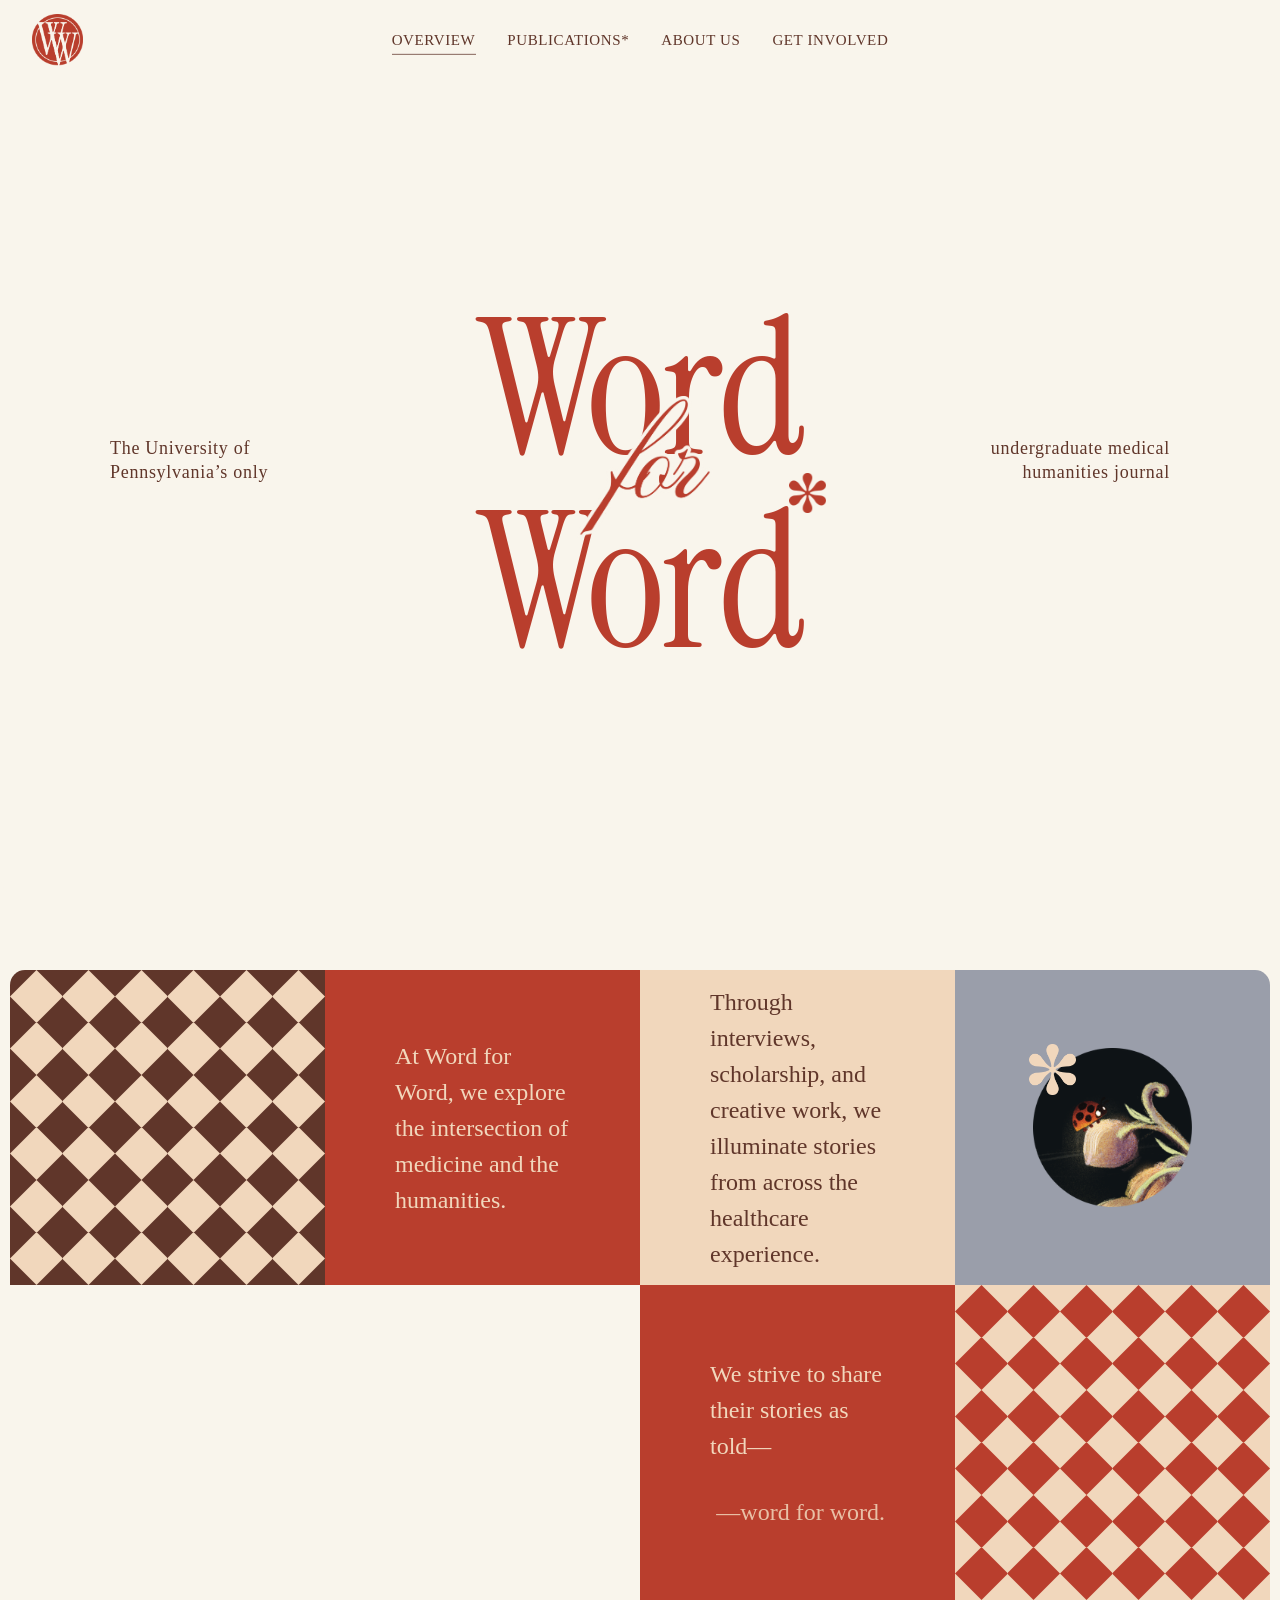
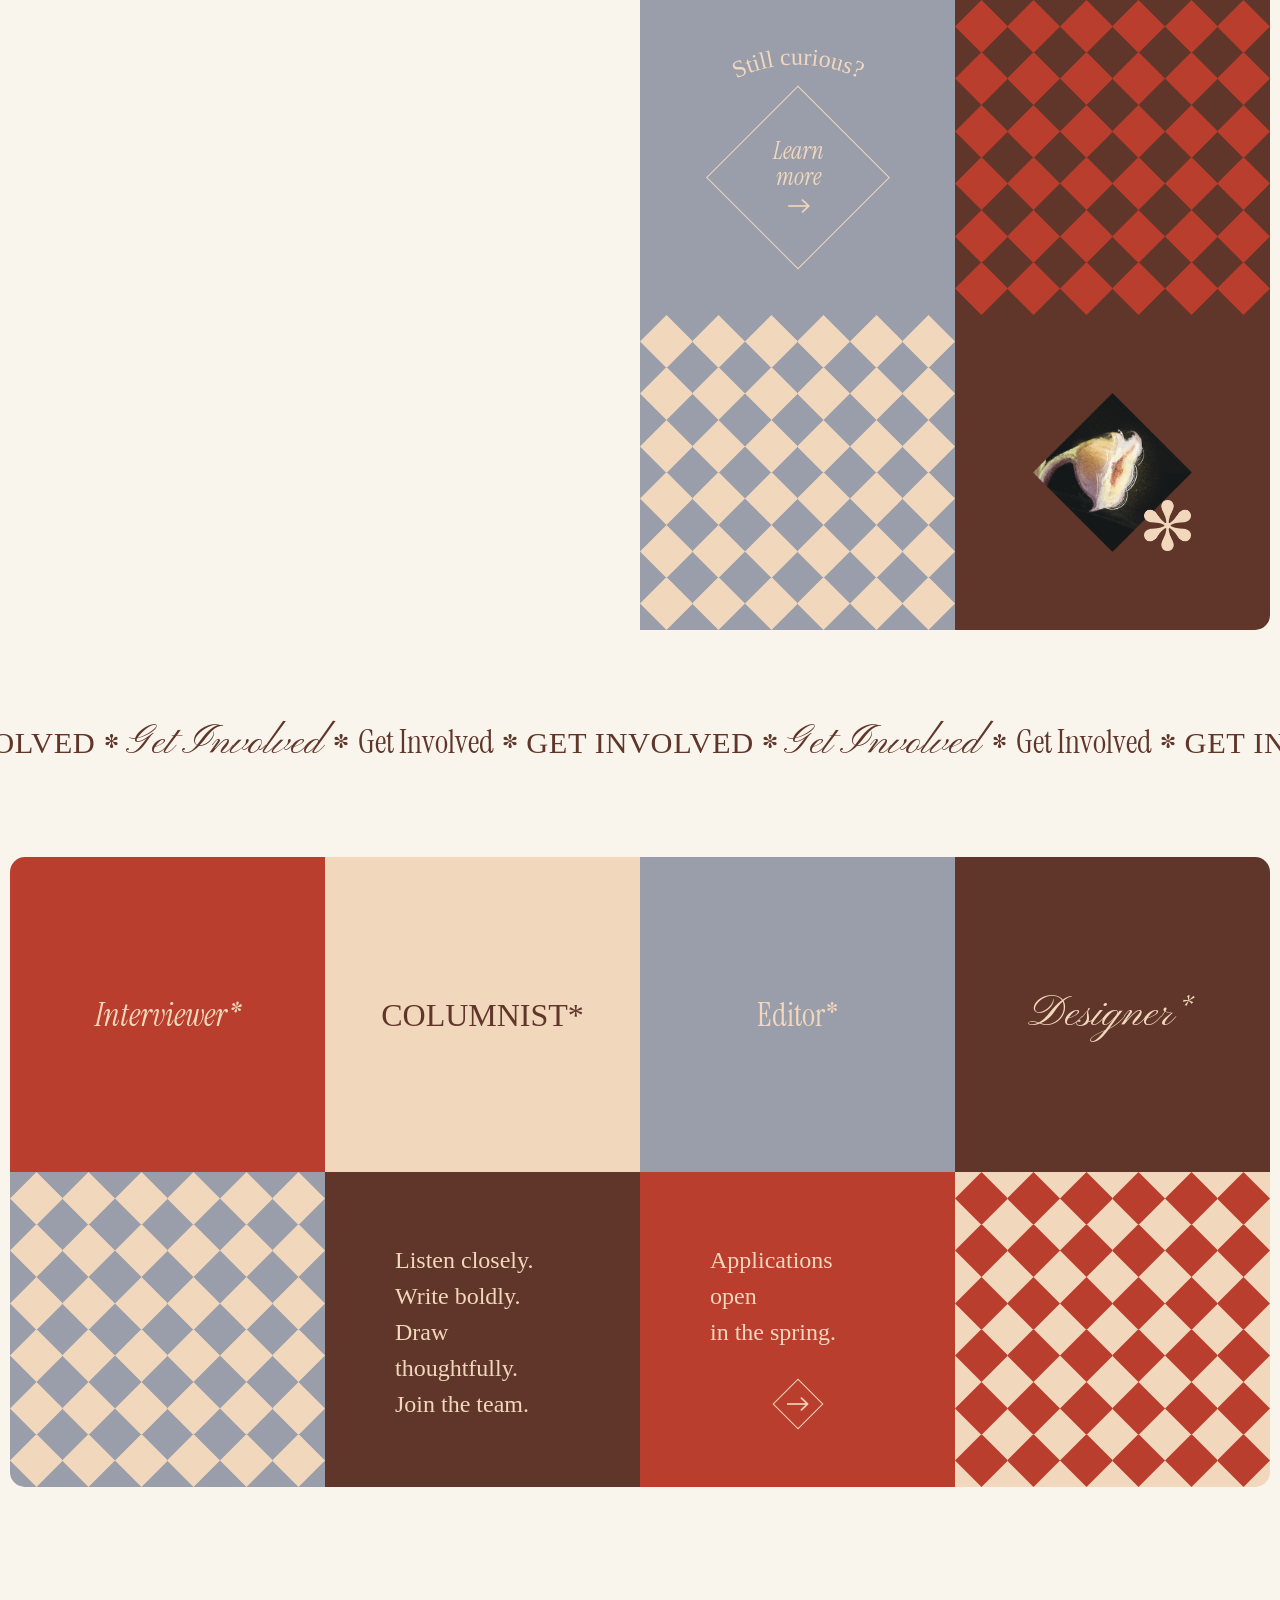
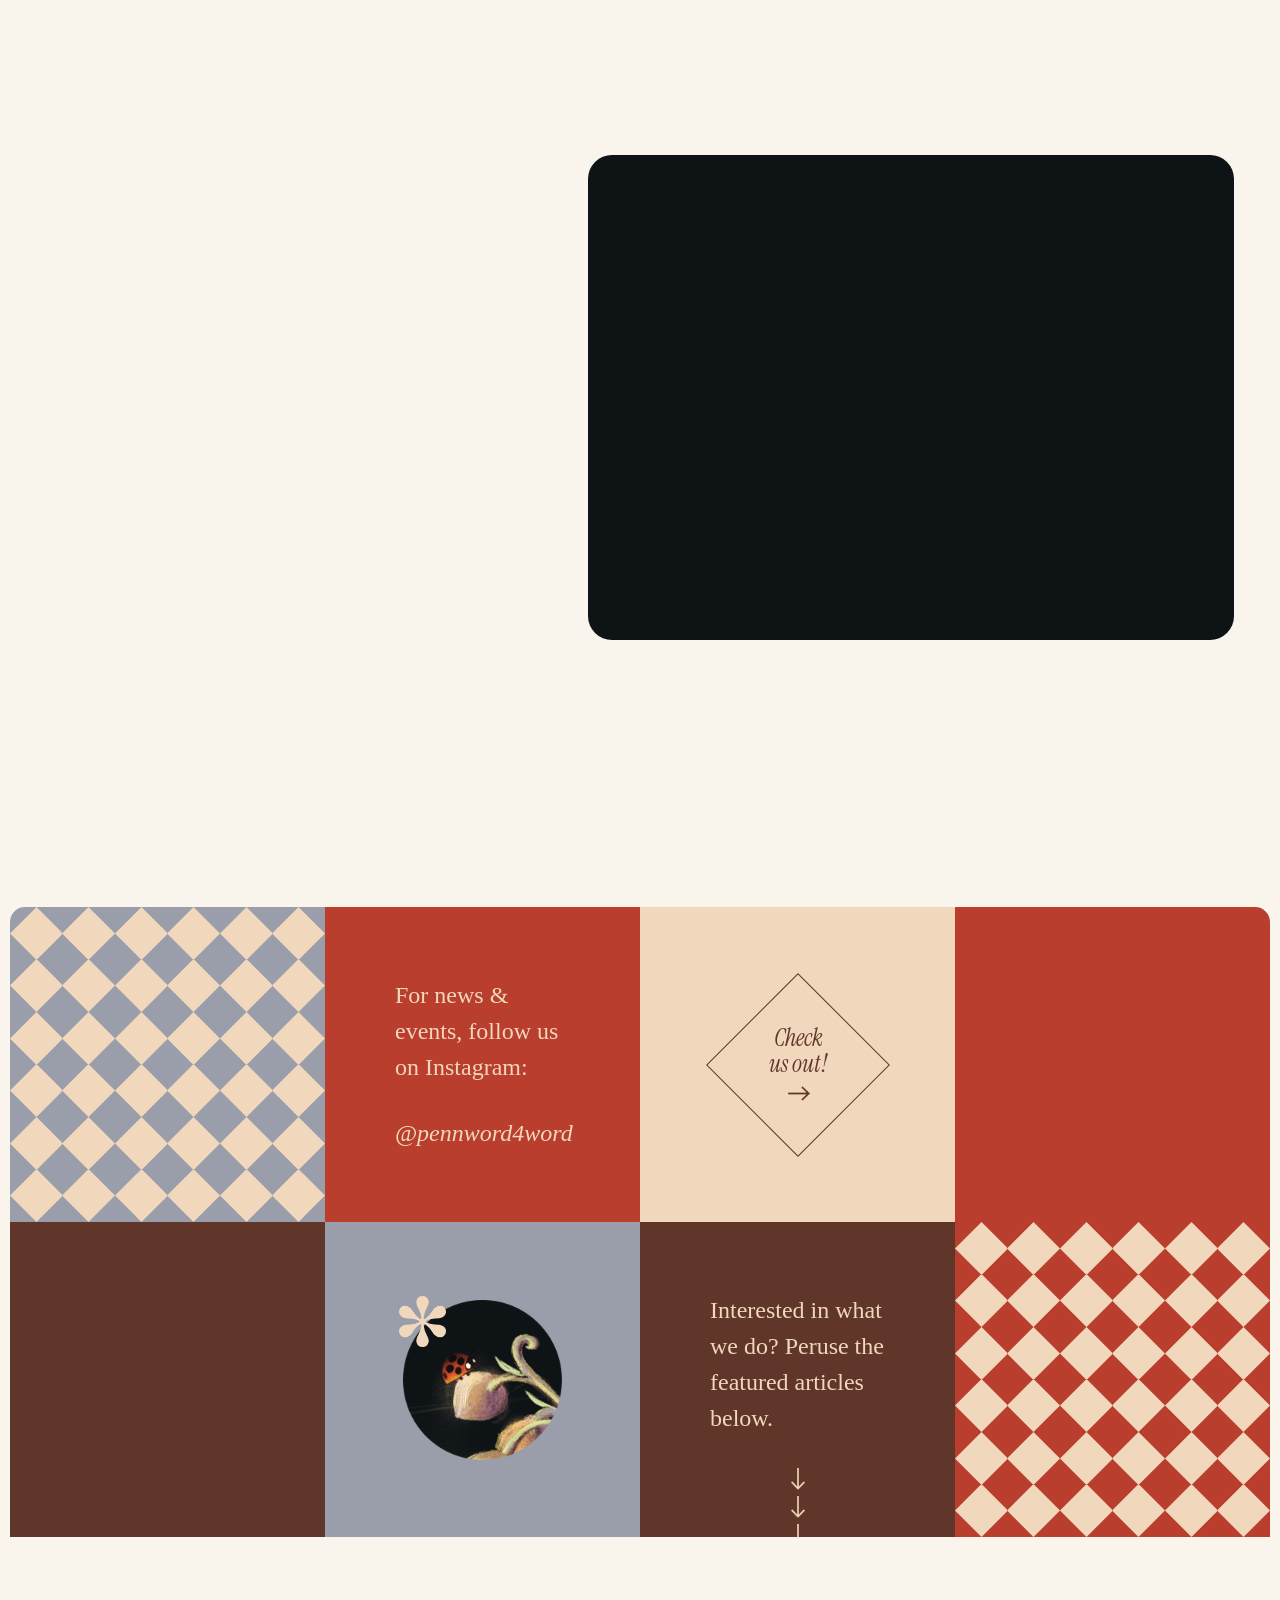
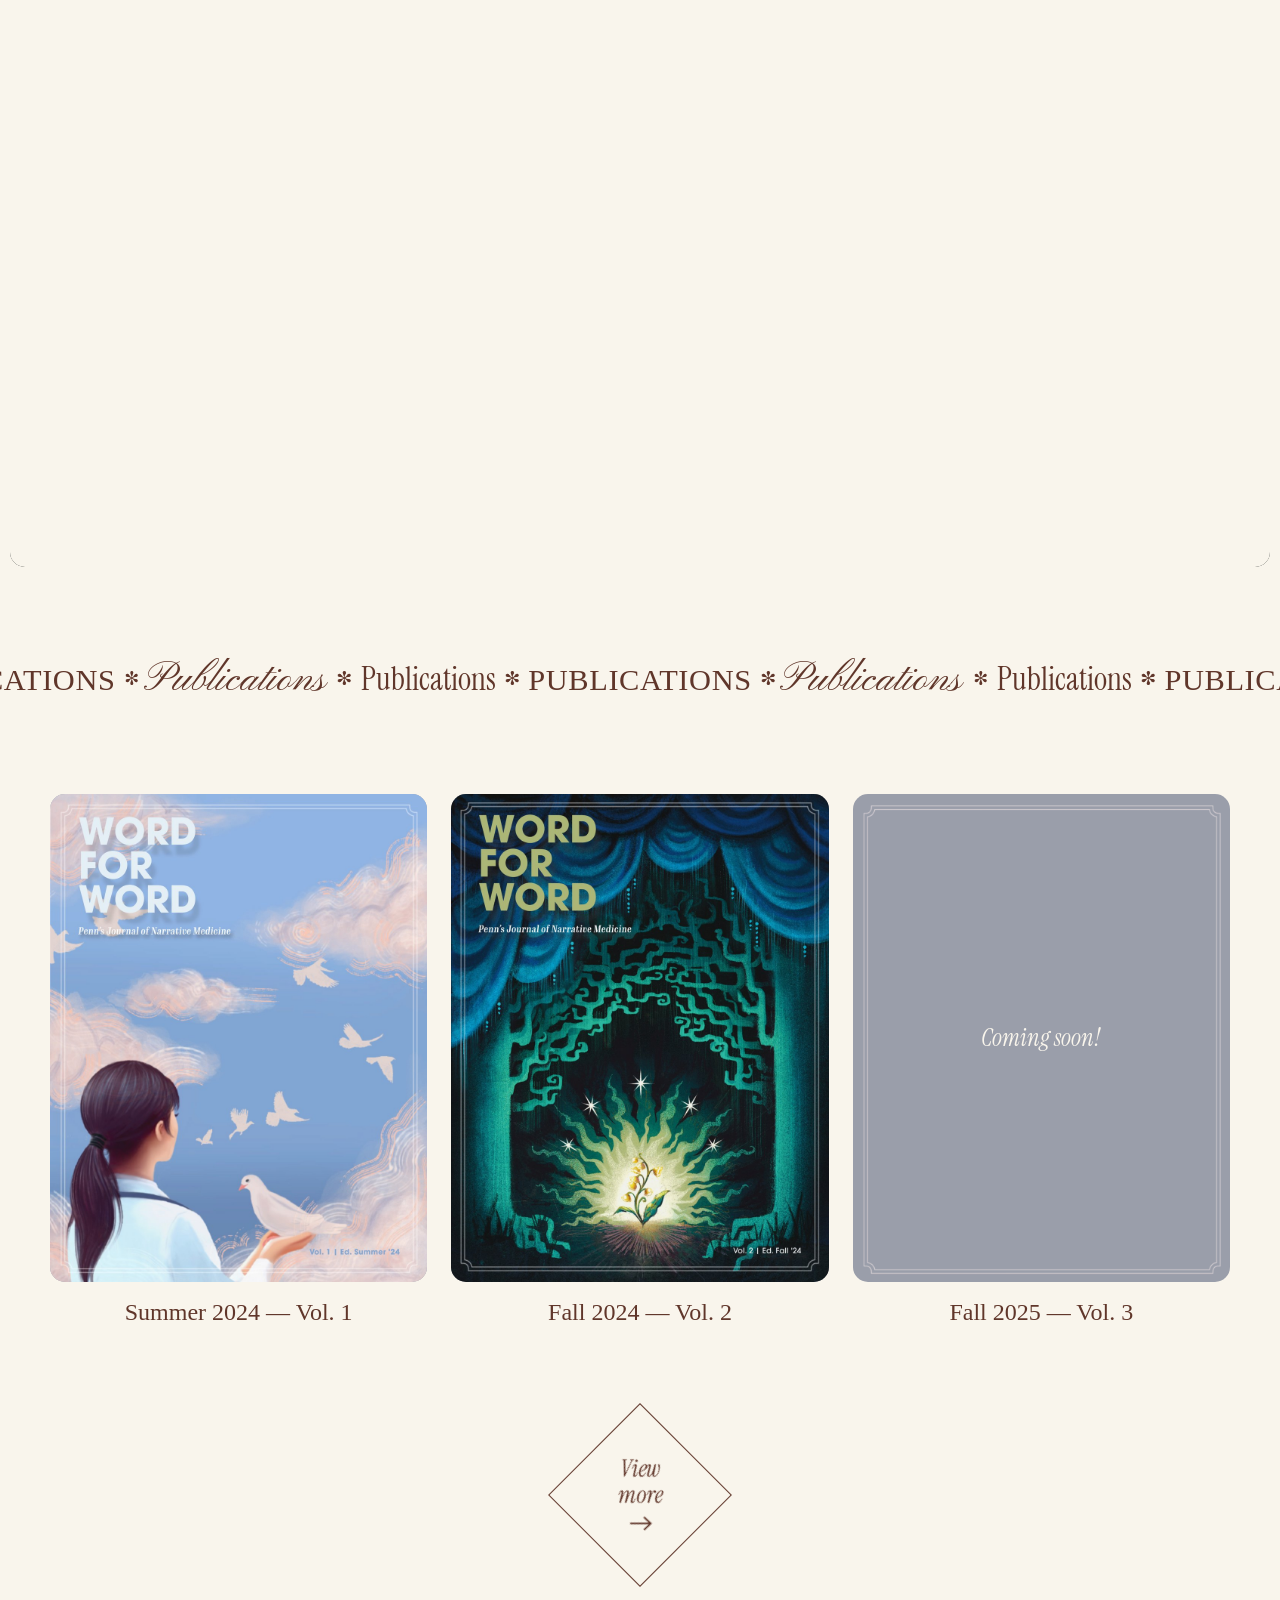
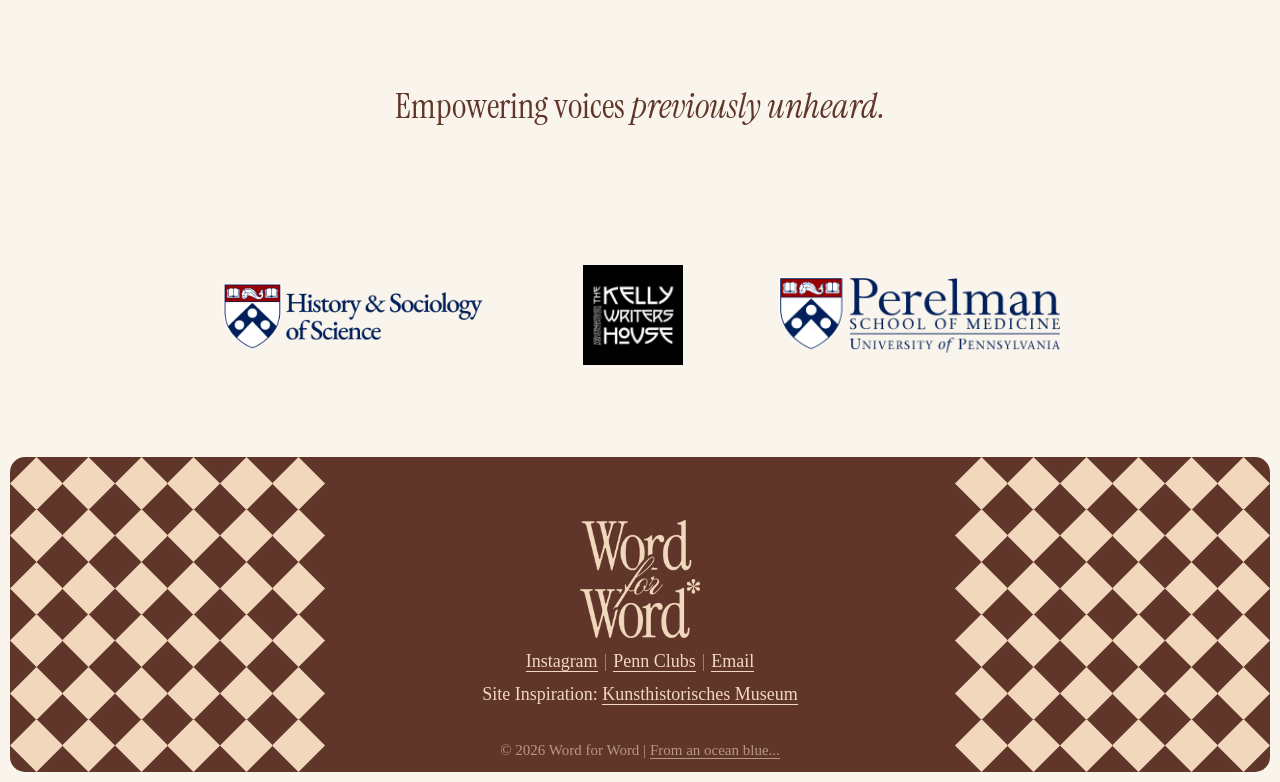
==== commit 2ea79323: "Replace Bickham Script Pro with Kapakana (SIL OFL) for the script role Bickham Script Pro's raw font" ====
--- a/index.html
+++ b/index.html
@@ -459,7 +459,7 @@
 
          Unlike every other .marquee-banner__track (one flat uppercase
          Instrument Serif repeat), this one cycles 3 faces per word —
-         Bickham Script, Instrument Serif, Freight Text Book (only this
+         Kapakana, Instrument Serif, Freight Text Book (only this
          last one rendered in caps) — per explicit request. Plain
          repeating cycle (script, serif, caps), 8 full cycles (24 words)
          — deliberately more than needed to just fill one viewport width:
--- a/css/style.css
+++ b/css/style.css
@@ -28,6 +28,13 @@
      never a one-off rem value or an opacity fade on --text-body. */
   --text-body: 24px;
   --text-small: 15px;
+  /* The marquee strips' own unique size (see .marquee-banner) — a
+     deliberate third value roughly midway between --text-body and the
+     marquees' old 40px display size, promoted to a shared root token so
+     other spots (e.g. .square__role, the Get Involved roles grid's
+     default role-name text) can reuse the exact same size on request,
+     not just the marquees themselves. */
+  --marquee-text-size: 32px;
 
   --page-margin: 10px;
   /* Logo is 52px tall, centered 38px from the top (see --nav-item-center
@@ -94,8 +101,8 @@
   font-style: italic;
 }
 @font-face {
-  font-family: "Bickham Script Pro";
-  src: url("../assets/Bickham Script Pro Regular.ttf") format("truetype");
+  font-family: "Kapakana";
+  src: url("../assets/Kapakana-Regular.ttf") format("truetype");
   font-weight: 400;
   font-style: normal;
 }
@@ -116,6 +123,19 @@
 }
 html.lenis, html.lenis body { height: auto; }
 html.lenis.lenis-smooth { scroll-behavior: auto; }
+/* Set synchronously in index.html's <head>, before the intro splash's
+   own screen-01 animation starts covering the page (see that inline
+   script) — removed by initIntroScrollLock() in main.js once the
+   splash has genuinely finished sliding away. Plain overflow:hidden is
+   enough to block scroll regardless of Lenis: Lenis (initLuxuryScroll()
+   in main.js) drives the browser's own native scroll position under the
+   hood (just smoothed), so there's no separate transform-based scroll
+   layer here for this to fight — no scrollable overflow means Lenis has
+   nothing to move either. */
+html.intro-scroll-locked,
+html.intro-scroll-locked body {
+  overflow: hidden;
+}
 body {
   background: var(--color-cream);
   color: var(--color-dark);
@@ -310,36 +330,44 @@
    in/out at the EXACT same timestamps as its own asterisk — sharing one
    selector list per phase keeps the two locked together with no risk
    of drifting apart if the timing ever changes. */
-/* Screen 01 holds 650ms instead of the other screens' 350ms (+300ms) —
+/* Screen 01 holds 720ms instead of the other screens' 420ms (+300ms) —
    a first-time visitor's very first frame of the site, so it gets a
    bit longer to register before flipping onward. Every timestamp AFTER
    it (screens 02-04, the final/00 logo screen, the slide-up, the
    brown/grey cascade layers, and the hero title's own --intro-delay
    values in index.html) is shifted by that same +300ms to preserve
-   their existing relative timing. */
+   their existing relative timing.
+   EXPERIMENTAL: each screen's own hide now fires at EXACTLY the next
+   screen's cut time (was 70ms earlier than it, a deliberate blank beat
+   of plain background between swaps) — per explicit request, to see
+   what removing that pause looks like: screens now flash straight into
+   each other with no gap. The "final" cut-in time (1980ms) is
+   unchanged, so nothing downstream (MIN_VISUAL_MS, --intro-delay
+   values, etc.) needed to shift. Easy full revert: 650/1070/1490/1910
+   back in the 4 hide times below. */
 .intro-splash__asterisk--1,
 .intro-splash__caption--1 {
   animation:
     intro-splash-asterisk-cut 0.01s steps(1) 0ms forwards,
-    intro-splash-asterisk-hide 0.01s steps(1) 650ms forwards;
+    intro-splash-asterisk-hide 0.01s steps(1) 720ms forwards;
 }
 .intro-splash__asterisk--2,
 .intro-splash__caption--2 {
   animation:
     intro-splash-asterisk-cut 0.01s steps(1) 720ms forwards,
-    intro-splash-asterisk-hide 0.01s steps(1) 1070ms forwards;
+    intro-splash-asterisk-hide 0.01s steps(1) 1140ms forwards;
 }
 .intro-splash__asterisk--3,
 .intro-splash__caption--3 {
   animation:
     intro-splash-asterisk-cut 0.01s steps(1) 1140ms forwards,
-    intro-splash-asterisk-hide 0.01s steps(1) 1490ms forwards;
+    intro-splash-asterisk-hide 0.01s steps(1) 1560ms forwards;
 }
 .intro-splash__asterisk--4,
 .intro-splash__caption--4 {
   animation:
     intro-splash-asterisk-cut 0.01s steps(1) 1560ms forwards,
-    intro-splash-asterisk-hide 0.01s steps(1) 1910ms forwards;
+    intro-splash-asterisk-hide 0.01s steps(1) 1980ms forwards;
 }
 .intro-splash__asterisk--final,
 .intro-splash__caption--final {
@@ -430,6 +458,20 @@
   font-family: var(--font-display);
   font-size: var(--text-body);
 }
+/* "1" renders narrower than "0"/"2"/"3"/"4" in Instrument Serif's
+   proportional digit widths — since each caption's line2 is
+   independently centered (see .intro-splash__caption's
+   align-items:center), "(01)"'s narrower digits leave less space
+   between its parens than "(02)"/"(03)"/"(04)" do, which reads as the
+   parens themselves shifting/breathing between screens even though
+   they're centered the same way. Padding added specifically INSIDE
+   "(01)"'s own parens (not a change to the parens or the container)
+   widens just its digit pair to match how far apart "0"+"2"/"0"+"3"/
+   "0"+"4" naturally push the others' parens — see the wrapping span in
+   index.html. */
+.intro-splash__caption--1-digits {
+  padding: 0 1.7px;
+}
 .intro-splash__caption--1 { color: var(--color-red); }
 .intro-splash__caption--2 { color: var(--color-grey); }
 .intro-splash__caption--3 { color: var(--color-tan-dark); }
@@ -482,6 +524,43 @@
   animation: intro-splash-slide 0.4s cubic-bezier(0.33, 1, 0.68, 1) 3180ms forwards;
 }
 
+/* Set synchronously in index.html's <head> (the inline script right
+   after __pageLoadStart), not by any JS that runs later — the splash's
+   own screen-01 animation starts from parse time with no JS gating at
+   all, so anything added only on DOMContentLoaded would be too late to
+   stop a brief flash of it. Set when the "Overview" nav link was
+   clicked to get here (see initOverviewSkipsSplash() in main.js) rather
+   than a fresh reload or the logo (initLogoSecretEntry()) — per
+   explicit request, only that one link should skip the splash. Hides
+   all 3 stacked full-screen layers instantly; initIntroReveal() in
+   main.js separately shifts the hero's own entrance to start right
+   away instead of still waiting out the (now invisible) splash. */
+html.skip-intro-splash .intro-splash,
+html.skip-intro-splash .intro-splash__asterisk-wrap,
+html.skip-intro-splash .intro-splash-layer--brown,
+html.skip-intro-splash .intro-splash-layer--grey {
+  animation: none;
+  opacity: 0;
+  visibility: hidden;
+}
+/* The nav shouldn't fade+drop in when arriving via "Overview" either —
+   per explicit request, it should just already be there (matching every
+   OTHER page's header, which never carries .intro-reveal/--drop at all —
+   see templates/_header.html), instead of the jarring "header vanishes
+   for a beat, then drops back in" when it was already fully visible on
+   whatever page the user was just on. Forcing opacity/transform directly
+   (not touching `transition`) means there's simply no delta left for
+   .intro-reveal--drop's transition to ever animate, whether or not JS
+   later adds is-visible — and, unlike reaching for `transition: none`
+   here, it can't accidentally clobber body.intro-finished .site-header's
+   OWN, unrelated height transition (the Publications dropdown), which
+   already has to fight this exact shorthand-clobbering risk once (see
+   that rule's own comment) — no reason to reintroduce it. */
+html.skip-intro-splash .site-header.intro-reveal--drop {
+  opacity: 1;
+  transform: none;
+}
+
 /* ===================================================================
    Header / Nav
 =================================================================== */
@@ -498,23 +577,6 @@
      which is what actually keeps them centered in the bar AND level
      with each other. */
   height: var(--nav-height);
-  padding: 0 32px;
-  background: var(--color-cream);
-  /* Clips .nav__dropdown (see below) to nothing while collapsed at the
-     base --nav-height — the dropdown reveal is driven ENTIRELY by this
-     element's own height growing to expose it, not a separate
-     opacity/visibility toggle on the dropdown itself. Animating
-     `height` directly (not transform/opacity) does mean this triggers
-     real layout on every frame, but for a small, infrequent,
-     hover-triggered bar like this the cost is negligible — reached for
-     the simplest correct thing rather than a measured-pixel-height JS
-     alternative for this first pass. cubic-bezier(0.33,1,0.68,1) is the
-     same "quick start, slow finish" easeOutCubic curve used for every
-     other slide on this page (see the intro splash's own use of it) —
-     reused here for the same "smooth, seamless" feel on request. */
-  overflow: hidden;
-  /* height transition lives on body.intro-finished .site-header instead
-     of here — see that rule for why. */
   /* NOT rounding this element's own corners — that was tried and is a
      dead end. The nav bar occupies y:[0, nav-height] exclusively, a
      space scrolled content never renders into, so its own rounded
@@ -527,15 +589,105 @@
      fixed bar over a matching-color body, no other complexity
      involved). The illusion has to come from .viewport-frame instead,
      since IT overlaps the actual scrolled content. */
+  /* NOT overflow:hidden here anymore — see .site-header__clip below for
+     why that moved. */
+}
+/* Holds everything that should be VISUALLY clipped/revealed as the bar
+   grows (logo, nav, dropdown) — split out from .site-header itself so
+   .nav__dropdown-hover-zone (below) can be a plain sibling of this,
+   still a real descendant of .site-header (so :has() below can see it),
+   WITHOUT being clipped by this element's own overflow:hidden. Earlier,
+   with overflow:hidden directly on .site-header, the hover-sustaining
+   hit-area was clipped in lockstep with the CURRENT (still-animating)
+   height, lagging behind a fast-moving cursor reaching for a link and
+   momentarily leaving NEITHER the trigger NOR the (not-yet-revealed)
+   hit-area hovered — verified via Playwright: a continuous mouse path
+   from the trigger toward a link showed the header's own height
+   visibly plateau mid-growth, reported as "jitter." inset:0 keeps this
+   tracking .site-header's own (animating) box exactly, at all times,
+   with zero extra logic. */
+.site-header__clip {
+  position: absolute;
+  inset: 0;
+  padding: 0 32px;
+  background: var(--color-cream);
+  overflow: hidden;
+  /* Without this, this plain wrapper div — not just its actual visible
+     content — is a solid, opaque hit-test target across its ENTIRE box,
+     including empty space with nothing visibly in it. Since it comes
+     AFTER .nav__dropdown-hover-zone in the HTML (so ITS real content
+     paints on top of that zone, see the zone's own comment), that
+     stacking order means this wrapper's own empty space was ALSO always
+     winning over the zone underneath, everywhere — verified: even far
+     from any actual link, elementFromPoint resolved to this wrapper, not
+     the zone, so the zone could never register hover at all. .nav
+     already uses this exact pattern for its own children (pointer-
+     events:none here, re-enabled on .nav__logo and .nav__links a). */
+  pointer-events: none;
+}
+/* Sustains the dropdown's open state across the FULL width of the screen
+   and the full remaining height of the expanded bar — without this,
+   only the narrow column actually containing the link text kept it
+   open, so moving the cursor anywhere else in the (visually much
+   larger) expanded header area closed the menu, which doesn't match how
+   big that revealed region actually looks. A real element (not a
+   .nav__dropdown pseudo) specifically so it can be .site-header's own
+   DIRECT CHILD — a sibling of .site-header__clip, not nested inside
+   it — meaning it's a real descendant of .site-header (so the :has()
+   rules above can see it) while never being subject to .site-header
+   __clip's own overflow:hidden, unlike the dropdown's actual visible
+   content. That's what makes this always full-size the instant it
+   becomes relevant, rather than clipped in lockstep with the still-
+   animating height (see .site-header__clip's own comment for the
+   Playwright-verified jitter this used to cause). pointer-events stays
+   off by default — this sits BEFORE .site-header__clip in the HTML, so
+   that element's own real content (including the actual clickable
+   links) naturally paints on top of it, but with no hover of its own to
+   report, this would otherwise just be dead space that's needlessly
+   still watching for pointer input under the hero content whenever the
+   menu isn't even open. Only switches on once the trigger (or this zone
+   itself, to sustain) is already hovered. */
+.nav__dropdown-hover-zone {
+  position: absolute;
+  /* top:0/height:100% of the WHOLE expanded bar (not just the sliver
+     below the main nav row) — harmless, since this only ever becomes
+     interactive (pointer-events:auto, below) once the dropdown is
+     already open; hovering elsewhere up there (the logo, "About Us")
+     while it's open just keeps it open, a reasonable trade for staying
+     immune to the trigger <li>'s exact geometry entirely. */
+  top: 0;
+  left: 0;
+  right: 0;
+  height: var(--nav-height-expanded);
+  pointer-events: none;
+}
+/* pointer-events keyed off the SAME .nav__dropdown-is-open class that
+   drives height below — see initPublicationsDropdown() in main.js for
+   why this is a JS-managed class rather than a live :has(...:hover)
+   condition. A live CSS condition here was tried first and is a genuine
+   dead end, not just a stylistic choice: pointer-events would need to
+   already be "auto" for the cursor moving from the trigger toward this
+   zone to ever register on it, but a :has(trigger:hover) condition
+   reverts to false in the exact SAME instant the cursor leaves the
+   trigger — i.e. exactly when this zone would need to already be
+   listening. Verified via Playwright (instrumenting pointer-events and
+   :hover directly) that this produces a real window where NEITHER the
+   trigger NOR this zone can be hovered, which read as the reported
+   "jitter." JS sidesteps this because entering the trigger sets the
+   class (and this zone's pointer-events) BEFORE the cursor ever needs
+   to reach the zone, and a real elapsed-time grace period (not a
+   same-tick CSS recomputation) is what decides when it later reverts. */
+.site-header.nav__dropdown-is-open .nav__dropdown-hover-zone {
+  pointer-events: auto;
 }
 /* Grows the WHOLE bar's height to reveal .nav__dropdown underneath,
    rather than the dropdown popping open as its own floating panel on
-   top of the page — explicitly requested. .nav__dropdown is nested
-   INSIDE .nav__item--publications now (see the HTML comment above
-   <header>), so a single :has() on the trigger <li> is enough — hovering
-   the dropdown is hovering a descendant of the <li>, which keeps
-   :hover(li) true the whole time, no second clause needed. */
-.site-header:has(.nav__item--publications:hover) {
+   top of the page — explicitly requested. .nav__dropdown-is-open is
+   added/removed by initPublicationsDropdown() in main.js (mouseenter/
+   mouseleave + a grace-period timer on the trigger and the hover zone
+   together), not a live :has(...:hover) condition — see that zone's own
+   comment for exactly why a pure-CSS condition doesn't work for this. */
+.site-header.nav__dropdown-is-open {
   height: var(--nav-height-expanded);
 }
 /* The height transition itself lives here, scoped to body.intro-finished,
@@ -552,23 +704,25 @@
 body.intro-finished .site-header {
   transition: height 0.5s cubic-bezier(0.33, 1, 0.68, 1);
 }
-/* Grace period before the bar actually starts SHRINKING back down.
-   Verified via Playwright (a decelerating, realistic mouse path into the
-   trigger) that a real, brief Chromium hover flicker can occur mid-
-   approach even while the cursor is squarely inside a stable element's
-   box — for an instant :hover(.nav__item--publications) stops matching,
-   then re-matches a frame or two later. With no delay, that instant is
-   enough to kick off a real (if tiny) reverse height transition before
-   the forward one resumes, which reads as "tries to open, fails, then
-   opens" — exactly what was reported. Delaying only the CLOSE direction
-   means a flicker that resolves within 160ms never starts a visible
-   shrink at all (the target height flips back to expanded before the
-   delayed transition fires); a genuine, sustained mouse-away still closes
-   the bar, just 160ms later than before — imperceptible for a hover
-   interaction like this. Grow itself keeps 0 delay (unaffected, since
-   this selector only matches the NOT-hovered state). */
-body.intro-finished .site-header:not(:has(.nav__item--publications:hover)) {
-  transition-delay: 160ms;
+/* Retract gets its own, more dramatically-decelerating curve than the
+   0.33,1,0.68,1 "quick start, slow finish" used for opening — this one
+   ("easeOutExpo," a common, recognizable "soft landing" shape) starts
+   with almost all its motion up front, then spends a long final
+   stretch crawling the last few pixels into place, so closing reads as
+   genuinely easing into a smooth stop rather than just decelerating a
+   little. A touch longer than the 0.5s open (0.65s) gives that long
+   tail enough room to actually be perceived. Only overriding duration/
+   timing-function (longhands) here, not the whole `transition`
+   shorthand — property (height) stays inherited from the base rule
+   above unchanged. No close-debounce delay needed here anymore (an
+   earlier version added one directly in CSS) — initPublicationsDropdown
+   ()'s own grace-period timer in main.js already absorbs any brief
+   flicker before .nav__dropdown-is-open is ever removed, so by the time
+   this selector starts matching again, it's because the mouse genuinely,
+   sustainedly left — no need for a second layer of debounce here too. */
+body.intro-finished .site-header:not(.nav__dropdown-is-open) {
+  transition-duration: 0.65s;
+  transition-timing-function: cubic-bezier(0.16, 1, 0.3, 1);
 }
 
 .nav__logo {
@@ -576,6 +730,12 @@
   left: 32px;
   top: var(--nav-item-center);
   transform: translateY(-50%);
+  /* .site-header__clip (its own parent, see that rule) sets
+     pointer-events:none across its whole box specifically so its own
+     empty space doesn't sit on top of .nav__dropdown-hover-zone
+     underneath — re-enable it here, same pattern .nav already uses for
+     its own children (.nav__links a). */
+  pointer-events: auto;
 }
 .nav__logo img {
   height: 52px;
@@ -718,10 +878,11 @@
 }
 
 /* Dims the page behind the header while the dropdown is open — same
-   :has() condition as .site-header's own height rule (repeated, not
-   shared, since this is a separate sibling element reacting to the
-   same trigger — see the HTML comment above .nav-dim-overlay). Sits
-   below the header's own z-index:100 but above ordinary page content. */
+   .nav__dropdown-is-open class as .site-header's own height rule
+   (repeated, not shared, since this is a separate sibling element
+   reacting to the same trigger — see the HTML comment above
+   .nav-dim-overlay). Sits below the header's own z-index:100 but above
+   ordinary page content. */
 .nav-dim-overlay {
   position: fixed;
   inset: 0;
@@ -737,14 +898,8 @@
   pointer-events: none;
   transition: opacity 0.5s cubic-bezier(0.33, 1, 0.68, 1);
 }
-.site-header:has(.nav__item--publications:hover) ~ .nav-dim-overlay {
+.site-header.nav__dropdown-is-open ~ .nav-dim-overlay {
   opacity: 1;
-}
-/* Same close-debounce as .site-header's own height (see that rule) — keeps
-   the dim fade in sync with the bar so they can't visibly desync during a
-   flicker-guarded close. */
-.site-header:not(:has(.nav__item--publications:hover)) ~ .nav-dim-overlay {
-  transition-delay: 160ms;
 }
 
 /* Fixed viewport frame — starts essentially at the nav bar's bottom edge
@@ -1020,7 +1175,7 @@
 .square-grid--rows-1 { aspect-ratio: 4 / 1; }
 .square-grid--rows-2 { aspect-ratio: 4 / 2; }
 .square-grid--rows-4 { aspect-ratio: 4 / 4; }
-/* Section 4's grid sits flush against .social-carousel directly below it
+/* Section 4's grid sits flush against .featured-carousel directly below it
    (see index.html) — squares off just the bottom 2 corners (normally
    both rounded via the base rule above) so the carousel's OWN
    bottom-left/right corners are the ones that read as concluding the
@@ -1087,6 +1242,34 @@
 .square--dark  { background: var(--color-dark);   color: var(--color-tan); }
 
 .square--deco { align-items: center; text-align: center; }
+/* .square--deco's own 2 instances (section 1 square 11, section 4
+   square 3) both stack an SVG arc above a rotated .diamond-cta — flex's
+   own centering math only ever sees the diamond's UN-rotated 130x130
+   layout box, but rotate(45deg) is a paint-only effect that visually
+   expands its rendered bounding box to 130*sqrt(2)≈183.85px, bulging
+   ~26.9px past the un-rotated box on every side. That extra bulge below
+   the diamond eats into what would otherwise be bottom padding/gap,
+   while the arc above it (not rotated, unaffected) still sits exactly
+   where flex's un-rotated math puts it — so the whole block reads as
+   sitting too low/tight against the bottom edge even though flexbox
+   itself is centering it correctly on paper. Confirmed via direct
+   measurement: an ~26.9px larger gap above the arc than below the
+   diamond, in BOTH .square--deco instances (the same content, so the
+   same bug in each).
+   Fixed on a wrapper (.square__deco-content), NOT via transform on
+   .square--deco itself — the square IS the flex box that also paints
+   the tile's own background color; shifting IT would drag the
+   background out of alignment with its own grid cell, leaving a gap at
+   one edge and an overlap at the other. The wrapper carries none of
+   that, so shifting it up by half the discrepancy (13.5px) evens the
+   two gaps out to true visual center with no side effect on the tile
+   itself. */
+.square__deco-content {
+  display: flex;
+  flex-direction: column;
+  align-items: center;
+  transform: translateY(-13.5px);
+}
 /* Top+left anchored instead of centered — the square's own existing
    padding (40px, see .square) already reads as "generous, equal
    padding" once content starts from the top-left corner instead of
@@ -1094,8 +1277,7 @@
    specifically so their first lines land at the SAME height (both
    anchored to the same top edge + padding, rather than each being
    independently vertically centered, which would put their first lines
-   at different heights whenever their content lengths differ) — also
-   reused as-is on section 4 square 3 (same left-align/padding look). */
+   at different heights whenever their content lengths differ). */
 .square--content-left {
   align-items: flex-start;
   /* flex-start, not center — center was centering the WHOLE stack
@@ -1121,16 +1303,30 @@
    section 2 squares 6/7 (.square--content-left, 70px) as the reference
    value — a separate modifier rather than reusing .square--content-left
    wholesale, since that one also brings align-items/justify-content/
-   text-align that not every one of these tiles wants (section 4 square
-   2's headline stays centered; the role-reveal tiles below keep their
-   own centered heading + left-aligned hover description). Tiles that
-   are decorative-only, button/CTA-only, or use specially centered
-   short text (not body-text paragraphs) intentionally stay at the
-   base .square 40px instead. */
+   text-align that not every one of these tiles wants (the role-reveal
+   tiles below keep their own centered heading + left-aligned hover
+   description). Tiles that are decorative-only, button/CTA-only, or use
+   specially centered short text (not body-text paragraphs) intentionally
+   stay at the base .square 40px instead. */
 .square--pad-lg {
   padding: 70px;
 }
-.square--split { justify-content: space-between; }
+/* Horizontal-only left-align — just align-items + text-align, NOT the
+   rest of .square--content-left's bundle (justify-content:flex-start
+   would also top-anchor the tile vertically instead of centering it,
+   which isn't wanted here: section 4 square 2's Instagram handle should
+   read left-aligned like normal text, not also lose its vertical
+   centering). */
+.square--align-left {
+  align-items: flex-start;
+  text-align: left;
+}
+/* A fixed, deliberately small gap between 2 stacked text blocks in a
+   tile (section 1 tile 7's 2-line sentence; section 4 tile 2's body
+   text + Instagram handle) — NOT the old .square--split's space-between
+   (which stretched them to the tile's own top/bottom edges, however
+   tall the tile happened to be). */
+.square--text-gap-30 { gap: 30px; }
 
 /* Diamond-argyle checker filler tile. Colors are passed in per-instance
    via the --checker-a / --checker-b custom properties.
@@ -1214,23 +1410,27 @@
 .square__script {
   /* Freight (--font-body) is never italic — no italic here (or
      anywhere else Freight is used; see
-     .publication-card__cover--coming-soon). .square__handle below is the
-     one deliberate exception — see its own comment for why. */
+     .publication-card__cover-caption). */
   font-family: var(--font-body);
   font-size: var(--text-body);
 }
 .square__script--sub { font-size: var(--text-body); }
 .square__body { font-size: var(--text-body); flex: 1; }
+/* flex:1 is meant for single-child tiles, where it just fills the tile
+   with no visible effect. Whenever a sibling follows (section 1 tile 7's
+   2-line sentence, section 4 tile 2's body + handle, section 4 tile 7's
+   down-arrow), that flex-grow would instead inflate THIS element to fill
+   all remaining vertical space, shoving the sibling down past whatever
+   gap was actually intended (a fixed .square--text-gap-30, or the arrow's
+   own 36px margin) — reset to natural height any time this isn't the
+   last child, rather than special-casing each sibling one at a time. */
+.square__body:not(:last-child) { flex: none; }
 .square__body--small { font-size: var(--text-body); }
-/* Section 4 square 2 ("Keep up with the latest!") — same font AND size
-   as section 1's "Read our latest issue!" (.image-mosaic__caption--
-   headline: display italic, 40px), not .square__body's own body size. */
-.square__body--display-italic { font-family: var(--font-display); font-style: italic; font-size: 40px; }
-/* Section 4 square 3's Instagram handle — a deliberate one-off exception
-   to "Freight is never italic" elsewhere on the page (see the comment
-   above .square__script): a real italic face exists for this weight
-   (Freight Text Book Italic, see the @font-face block), so this isn't
-   the browser faux-slanting a face that has none. */
+/* Section 4 square 2's Instagram handle mention — a deliberate one-off
+   exception to "Freight is never italic" elsewhere on the page (see the
+   comment above .square__script): a real italic face exists for this
+   weight (Freight Text Book Italic, see the @font-face block), so this
+   isn't the browser faux-slanting a face that has none. */
 .square__handle { font-style: italic; }
 .square__footnote {
   align-self: flex-end;
@@ -1238,14 +1438,62 @@
   font-size: var(--text-body);
   opacity: 0.85;
 }
+/* Section 4 square 7 — points toward the carousel directly below this
+   grid. The group sits in normal flow right after the text (not
+   absolutely positioned — that was fighting the text's own variable
+   height/width across breakpoints instead of just sitting relative to
+   it). Centered under the left-aligned text via align-self, same as
+   .square--content-left .diamond-cta above. margin-top: 36px matches
+   .diamond-cta--tight's own gap from its text (section 2 square 7). */
+.square__down-arrow-group {
+  display: flex;
+  flex-direction: column;
+  align-items: center;
+  align-self: center;
+  gap: 14px;
+  margin-top: 36px;
+}
+/* 3 identical arrows, "chasing" downward neon-sign-style: each runs the
+   SAME 3-stop opacity loop (full -> faint -> gone -> back to full) but
+   staggered a third of a cycle apart via negative animation-delay, so
+   at any instant they read as full/faint/gone in sequence — and because
+   that's a rotating loop rather than one arrow literally sliding down,
+   the "full" position keeps advancing to the next arrow down, reading as
+   continuous downward motion. Default source artwork points right,
+   hence the 90deg rotate.
+
+   Delay sign is counterintuitive and easy to get backwards (did, once):
+   for animation-delay `d`, an element hits its opacity:1 peak whenever
+   `t ≡ d (mod duration)` — so to make the peak visit top(0s) then
+   middle(0.6s) then bottom(1.2s) in that order, middle needs d ≡ 0.6,
+   i.e. d = -1.2 (not -0.6), and bottom needs d ≡ 1.2, i.e. d = -0.6
+   (not -1.2). Swapping middle/bottom's delays, as an earlier version of
+   this rule did, makes the peak visit top -> bottom -> middle instead —
+   still cycles, but reads as moving the wrong way. */
+.square__down-arrow {
+  width: 22px;
+  height: 14px;
+  transform: rotate(90deg);
+  animation: square-down-arrow-chase 1.8s ease-in-out infinite;
+}
+.square__down-arrow:nth-child(2) { animation-delay: -1.2s; }
+.square__down-arrow:nth-child(3) { animation-delay: -0.6s; }
+@keyframes square-down-arrow-chase {
+  0% { opacity: 1; }
+  33.33% { opacity: 0.4; }
+  66.66% { opacity: 0; }
+  100% { opacity: 1; }
+}
 .square__role {
   font-family: var(--font-body);
-  /* Back to the shared body size — was 40px, a one-off much larger than
-     every other tile's text on the page. */
-  font-size: var(--text-body);
+  /* Bumped to the marquee strips' own unique size per explicit request
+     (was --text-body/24px, briefly was a one-off 40px before that) —
+     .square__role-description below (the hover-revealed swap text) is
+     untouched, still --text-body, per the same request. */
+  font-size: var(--marquee-text-size);
   /* <h3> is bold by default in the browser's own UA stylesheet — left
-     unset, every role rendered bold (worst on Instrument Serif/Bickham
-     Script Pro, neither of which has a real bold face loaded, so the
+     unset, every role rendered bold (worst on Instrument Serif/Kapakana,
+     neither of which has a real bold face loaded, so the
      browser was synthetically/faux-bolding them, which looks chunky and
      wrong on a script face especially). */
   font-weight: 400;
@@ -1259,12 +1507,20 @@
    see body's own font-weight in :root) rather than the 400 all the
    other roles use — explicitly requested lighter than the rest. */
 .square__role--caps { text-transform: uppercase; font-weight: 300; }
-/* Bickham Script Pro reads noticeably smaller than the other 3 roles'
-   fonts at the same nominal size (thin, compact cursive strokes vs.
-   serif) — bumped past the shared body size to compensate, and further
-   still past THAT so Designer reads deliberately a bit bigger than its
-   3 siblings, not just corrected up to parity with them. */
-.square__role--script { font-family: "Bickham Script Pro", cursive; font-size: 1.6em; }
+/* Kapakana (swapped in for the formerly self-hosted, non-OFL Bickham
+   Script Pro) still reads smaller than the other 3 roles' fonts at the
+   same nominal size (compact cursive strokes vs. serif) — bumped past
+   the shared body size to compensate, and further still past THAT so
+   Designer reads deliberately a bit bigger than its 3 siblings, not
+   just corrected up to parity with them.
+   calc(var(--marquee-text-size) * 1.75), not 1.75em — em on font-size
+   resolves against the PARENT's font-size, not against .square__role's
+   own value on this SAME element (only one font-size declaration ever
+   wins the cascade; em doesn't stack with it), so 1.75em silently stayed
+   locked to the old body-text size even after .square__role above was
+   bumped to --marquee-text-size. This keeps the same 1.75x ratio but
+   chained off the value that's actually meant to scale it. */
+.square__role--script { font-family: "Kapakana", cursive; font-size: calc(var(--marquee-text-size) * 1.75); }
 
 /* Roles grid hover reveal (squares 1-4: Interviewer/Columnist/Editor/
    Designer) — the role name slides up and fades away as its description
@@ -1414,7 +1670,7 @@
   color: var(--color-tan);
 }
 .image-mosaic__caption--left { left: 24px; }
-/* "Edition 2" — plain body text/size, not the headline's display
+/* "Volume 2" — plain body text/size, not the headline's display
    italic treatment. */
 .image-mosaic__caption--right {
   right: 24px;
@@ -1564,12 +1820,13 @@
   font-size: var(--text-body);
 }
 /* CANONICAL "text + arrow" diamond CTA style — square 11's "Learn more"
-   is the only instance today, but this exact size/stroke/line-height/
-   font combo (130px, 1.25px border, --text-body Instrument Serif italic
-   at line-height 1.1, arrow-glyph gap = the shared line-height) is the
-   one to copy for any FUTURE diamond CTA that holds text + an arrow, not
-   just a bare arrow (that's .diamond-cta--tight instead — a distinct,
-   deliberately smaller/different style for icon-only diamonds). */
+   and section 4 square 3's "Check us out!" are its 2 instances today,
+   but this exact size/stroke/line-height/font combo (130px, 1.25px
+   border, --text-body Instrument Serif italic at line-height 1.1,
+   arrow-glyph gap = the shared line-height) is the one to copy for any
+   FUTURE diamond CTA that holds text + an arrow, not just a bare arrow
+   (that's .diamond-cta--tight instead — a distinct, deliberately
+   smaller/different style for icon-only diamonds). */
 .diamond-cta {
   /* Enlarged from 110px (then tightened down from an initial 160px,
      which had too much slack) — measured the actual "Learn more" span
@@ -1720,6 +1977,20 @@
   /* More breathing room from the text above it — was 16px. */
   margin-top: 36px;
 }
+/* Section 1's "Read our latest issue!" arrow: a --tight diamond sitting
+   INLINE within the caption's own running text, not stacked below it
+   like every other --tight instance — the base .diamond-cta's
+   display:flex is block-level, which would otherwise force it onto its
+   own new line. inline-flex keeps the internal centering while
+   participating in the surrounding text flow, same reason
+   .arrow-glyph itself is inline-block. margin-top:0 overrides --tight's
+   own 36px (that spacing assumes a stacked-below layout, not inline). */
+.diamond-cta--inline {
+  display: inline-flex;
+  vertical-align: middle;
+  margin-top: 0;
+  margin-left: 8px;
+}
 /* Every diamond CTA on the page is hoverable: the diamond's own
    INTERIOR fills solid tan, and the text/arrow switches to a second
    color — never anything outside the 5-color palette. transition on
@@ -1727,16 +1998,30 @@
    fade. Color variants exist because each diamond on the page wants its
    own post-fill text color — always the SAME color as the tile it sits
    on (this one "blue" — i.e. --color-grey, the palette's own blue-grey
-   stand-in, no true blue exists — the roles-section one red, section
-   4's square 7 dark); the fill itself is identical. */
+   stand-in, no true blue exists — the roles-section one red). See
+   .diamond-cta--dark-on-tan below for the one tile (section 4 square 3)
+   where the tile itself is tan, which inverts this whole scheme instead
+   of just picking a 3rd hover-text color. */
 .diamond-cta--fill-on-hover {
   transition: background-color 0.3s ease-out;
 }
 .diamond-cta--fill-on-hover span {
   transition: color 0.3s ease-out;
 }
+/* Entering hover specifically gets the slower 0.6s cubic-bezier(0.25, 1,
+   0.5, 1) — this page's own established "slow in / fast out" hover
+   convention (see .image-mosaic__caption--headline:hover,
+   .image-mosaic__hover-tile:hover) — to match .arrow-glyph__hover's OWN
+   enter transition (same duration/curve, just below). Without this the
+   fill+text finished in the base 0.3s while the arrow crossfade was
+   still only half done, reading as the arrow lagging behind/changing on
+   its own schedule instead of together with the diamond. */
 .diamond-cta--fill-on-hover:hover {
   background-color: var(--color-tan);
+  transition: background-color 0.6s cubic-bezier(0.25, 1, 0.5, 1);
+}
+.diamond-cta--fill-on-hover:hover span {
+  transition: color 0.6s cubic-bezier(0.25, 1, 0.5, 1);
 }
 .diamond-cta--fill-on-hover--blue:hover span {
   color: var(--color-grey);
@@ -1744,35 +2029,90 @@
 .diamond-cta--fill-on-hover--red:hover span {
   color: var(--color-red);
 }
-/* Section 4 square 7 sits on a dark tile (not grey or red), so it gets
-   its own variant — same "post-fill text matches the tile's own bg
-   color" convention as --blue/--red above. Pairs with "Arrow, blue.png"
-   for its hover arrow — despite the filename, that file IS --color-dark
-   (see the .arrow-glyph comment above). */
-.diamond-cta--fill-on-hover--dark:hover span {
+/* Section 4 square 3's own Instagram diamond sits directly on a TAN
+   tile, so the shared tan hover-fill above and the shared beige default
+   text/arrow (both tuned for a grey/red/dark tile, where tan reads as a
+   clear accent) would both be invisible here — inverts the whole scheme
+   instead of adding a 3rd hover-text color: dark default text/border/
+   arrow (readable against tan), dark hover-fill (overriding the shared
+   tan one), cream hover text/arrow (readable against the now-dark
+   fill). Same fix already used for .split-cta__diamond, which hits this
+   identical problem sitting on the cream page background instead of a
+   tan tile. margin-top:0 too — the base .diamond-cta rule's 16px
+   margin-top exists to clear an arc sitting above it (see square 11);
+   this diamond is its tile's ONLY child, so that margin would just push
+   it 8px below true center for no reason (half of 16px, since flex
+   centers the diamond+margin box as one unit). */
+.diamond-cta--dark-on-tan {
+  border-color: var(--color-dark);
+  margin-top: 0;
+}
+.diamond-cta--dark-on-tan > span:not(.arrow-glyph) {
   color: var(--color-dark);
 }
+.diamond-cta--dark-on-tan:hover {
+  background-color: var(--color-dark);
+}
+/* Beige (--color-tan), not cream, per explicit follow-up — reads as more
+   on-brand against the dark fill than the very light near-white cream.
+   Arrow recolored to match (overriding the shared
+   .split-cta__diamond-arrow-cream mask it otherwise reuses as-is) so
+   text and arrow stay a matched pair on hover, same convention as every
+   other state on this diamond. */
+.diamond-cta--dark-on-tan:hover span {
+  color: var(--color-tan);
+}
+.diamond-cta--dark-on-tan .split-cta__diamond-arrow-cream {
+  background-color: var(--color-tan);
+}
+/* Section 5's big "View more" diamond sits directly on the plain cream
+   page background, same problem as .split-cta__diamond's own tiny
+   icon-only diamond (see that class) — just at the base .diamond-cta
+   size, with real text inside. Same inversion shape as --dark-on-tan
+   above: dark default border/text/arrow (readable against cream), dark
+   hover-fill, but CREAM hover text/arrow here (not tan) — matching
+   .split-cta__diamond-arrow-cream's own already-cream default fill
+   exactly, so no scoped recolor override is needed the way --dark-on-tan
+   needed one. */
+.diamond-cta--dark-on-cream {
+  border-color: var(--color-dark);
+  margin-top: 0;
+}
+.diamond-cta--dark-on-cream > span:not(.arrow-glyph) {
+  color: var(--color-dark);
+}
+.diamond-cta--dark-on-cream:hover {
+  background-color: var(--color-dark);
+}
+.diamond-cta--dark-on-cream:hover span {
+  color: var(--color-cream);
+}
 
 /* ===================================================================
-   Social carousel (section 4) — the viewport itself (.social-carousel)
+   Featured carousel (section 4) — the viewport itself (.featured-carousel)
    carries the same 4/2 aspect-ratio every other 4-col x 2-row grid in
    sections 1-3 uses, full width, no side margin/whitespace. 4 slides
-   live in .social-carousel__track (flex row, width 400%, slid via
-   transform: translateX by initSocialCarousel() in main.js, wrapping
-   past the last slide back to the first). The 2 nav buttons are
-   direct children of .social-carousel (siblings of the track, not
-   inside it) so they stay fixed in place, overlaid INSIDE the image at
-   a 24px inset (same convention as .image-mosaic__caption--left/right)
-   rather than sliding with the track or sitting in an outer margin.
+   live in .featured-carousel__track (flex row, width 400%, slid via
+   transform: translateX by initFeaturedCarousel() in main.js, wrapping
+   past the last slide back to the first). The 2 nav buttons AND the
+   title/edition/number caption are direct children of .featured-carousel
+   (siblings of the track, not inside it) so they stay fixed in place,
+   overlaid INSIDE the image at a 24px inset (same convention as
+   .image-mosaic__caption--left/right) rather than sliding with the
+   track or sitting in an outer margin. Each slide just carries its own
+   text as data-title/data-edition/data-number attributes (see
+   buildCarouselLoopClone() and initFeaturedCarousel() in main.js) — the
+   ONE real caption's text content crossfades to match on nav click
+   instead of physically riding along with the sliding image.
 
    Only the FIRST slide gets the real reveal treatment — the other 3
    only ever appear via a click, not a scroll-into-view, so there's no
    "first paint" moment for them to reveal INTO. That first slide is
    the exact same 2-layer construction as section 1's image-mosaic: ONE
-   shared placeholder "photo" (.social-carousel__photo-placeholder — a
+   shared placeholder "photo" (.featured-carousel__photo-placeholder — a
    single continuous hatch pattern, not 8 independently-hatched tiles
    that'd seam at every tile edge) behind a 4x2 grid of
-   .social-carousel__mask panels that fade OUT tile-by-tile to reveal
+   .featured-carousel__mask panels that fade OUT tile-by-tile to reveal
    it, exactly like .image-mosaic__mask (same inverted opacity: 1 ->
    .is-visible { opacity: 0 }, staggered by the same generic
    initRevealOnScroll() system — see its selector list in main.js).
@@ -1780,20 +2120,25 @@
    reveal -> title/edition/nav-buttons.mosaic-reveal, the same 3-step
    chain initMosaicReveal() runs for section 1. Slides 2-4 skip the
    mask/reveal machinery entirely — just the placeholder photo + an
-   always-visible scrim/title/edition, since they're never mid-reveal
-   when the user actually sees them. .social-carousel__scrim is the
+   always-visible scrim, since they're never mid-reveal when the user
+   actually sees them. .featured-carousel__scrim is the
    section 1 mosaic's own .image-mosaic__scrim gradient, just flipped
    (dark at the TOP, fading down) since the caption sits at the top
    here instead of the bottom.
 =================================================================== */
-.social-carousel {
+.featured-carousel {
   position: relative;
   overflow: hidden;
   border-radius: 0 0 15px 15px;
   aspect-ratio: 4 / 2;
 }
-.social-carousel__track {
+.featured-carousel__track {
   display: flex;
+  /* 400%/25% below are sized for exactly 4 real slides — a sane
+     fallback if, for whatever reason, initFeaturedCarousel() never runs.
+     Normally both get overridden inline by that function once it's
+     added its 2 loop-continuity clones (see its own comment), since the
+     real total (6) no longer matches this hardcoded assumption. */
   width: 400%;
   height: 100%;
   /* cubic-bezier(0.25, 1, 0.5, 1) is this page's own established
@@ -1801,32 +2146,33 @@
      fills) — reused here instead of a new curve. */
   transition: transform 0.6s cubic-bezier(0.25, 1, 0.5, 1);
 }
-.social-carousel__slide {
+.featured-carousel__slide {
   position: relative;
-  /* 1 of 4 slides, each of which is itself 400% of .social-carousel's
-     own width (see .social-carousel__track) — together that's exactly
-     100% of .social-carousel per slide. */
+  /* 1 of 4 slides, each of which is itself 400% of .featured-carousel's
+     own width (see .featured-carousel__track) — together that's exactly
+     100% of .featured-carousel per slide. See that rule's own comment on
+     why this is a fallback value, normally overridden inline by JS. */
   flex: 0 0 25%;
 }
 /* Same pattern as .image-mosaic__photo — sits in the exact same DOM/
-   stacking position .social-carousel__photo-placeholder occupied (first
+   stacking position .featured-carousel__photo-placeholder occupied (first
    child of the slide), so slides that now have a real photo still work
    with the existing mask-reveal/scrim/hover-tile layers on top of it
    unchanged; only slides without a real photo yet still use the
    placeholder. */
-.social-carousel__photo {
+.featured-carousel__photo {
   position: absolute;
   inset: 0;
   width: 100%;
   height: 100%;
   object-fit: cover;
 }
-.social-carousel__photo-placeholder {
+.featured-carousel__photo-placeholder {
   position: absolute;
   inset: 0;
   background: var(--color-dark);
 }
-.social-carousel__photo-placeholder::before {
+.featured-carousel__photo-placeholder::before {
   content: "";
   position: absolute;
   inset: 0;
@@ -1838,7 +2184,7 @@
     transparent 20px
   );
 }
-.social-carousel__masks {
+.featured-carousel__masks {
   position: absolute;
   inset: 0;
   display: grid;
@@ -1848,10 +2194,10 @@
 /* The opacity/transition/inverted-reveal rules live with
    .image-mosaic__mask's own (see the "Scroll reveal" section) — this is
    just the background color. */
-.social-carousel__mask {
+.featured-carousel__mask {
   background: var(--color-cream);
 }
-.social-carousel__scrim {
+.featured-carousel__scrim {
   position: absolute;
   inset: 0;
   background: linear-gradient(to bottom, rgba(0, 0, 0, 0.55), transparent 45%);
@@ -1860,11 +2206,11 @@
 /* Same font/size as section 1's "Read our latest issue!"
    (.image-mosaic__caption--headline) — where each carousel image's own
    title will go once these are real photos, not placeholders. */
-.social-carousel__title {
+.featured-carousel__title {
   position: absolute;
   top: 24px;
   left: 24px;
-  /* Higher than .social-carousel__hover-tiles (z-index:2, below) — same
+  /* Higher than .featured-carousel__hover-tiles (z-index:2, below) — same
      reasoning as .image-mosaic__caption: without this, the hover-tiles
      layer sits on top and silently swallows the white-wash flash right
      over the text with nothing visible to show for it there. */
@@ -1874,11 +2220,24 @@
   font-style: italic;
   font-size: 40px;
   max-width: 70%;
+  /* Both a real link now (see index.html) — same red-on-hover affordance
+     as .image-mosaic__caption--headline. Deliberately NO base-rule
+     `transition` here (unlike that element) — this one also carries
+     .mosaic-reveal--slide, whose own `transition: opacity ..., transform
+     ...` comes EARLIER in this file; redeclaring the transition shorthand
+     here (equal specificity, later source) would fully replace it rather
+     than add color to it, silently killing the opacity transition this
+     element's own scroll-reveal AND the JS-driven caption crossfade (see
+     .is-caption-fading below) both depend on. The :hover rule below
+     handles the color transition instead — its extra specificity (a
+     pseudo-class) wins safely without touching transition-property for
+     anything else. */
+  cursor: pointer;
 }
 /* Sits directly beneath the title — same "plain body text/size" freight
-   treatment as .image-mosaic__caption--right ("Edition 2"), just left-
+   treatment as .image-mosaic__caption--right ("Volume 2"), just left-
    aligned under the title instead of pinned to the opposite corner. */
-.social-carousel__edition {
+.featured-carousel__edition {
   position: absolute;
   /* 24px (top) + the title's own 40px line + a small gap. */
   top: 74px;
@@ -1887,16 +2246,49 @@
   color: var(--color-tan);
   font-family: var(--font-body);
   font-size: var(--text-body);
+  /* Same reasoning as .featured-carousel__title above — no base-rule
+     transition here either. */
+  cursor: pointer;
+}
+.featured-carousel__title:hover,
+.featured-carousel__edition:hover {
+  color: var(--color-red);
+  transition: color 0.6s cubic-bezier(0.25, 1, 0.5, 1);
+}
+/* Bottom-right per-slide number, same "(0N)" format as the intro
+   splash's own screen numbers (see .intro-splash__caption-line2) — same
+   24px inset convention as title/edition above, just the opposite
+   corner. */
+.featured-carousel__number {
+  position: absolute;
+  bottom: 24px;
+  right: 24px;
+  z-index: 3;
+  color: var(--color-tan);
+  font-family: var(--font-display);
+  font-size: var(--text-body);
+}
+/* Nav-click crossfade (title/edition/number swapping to match the new
+   slide) is separate from the initial scroll-reveal fade-in above —
+   both are opacity transitions on the same 3 elements, driven by
+   initFeaturedCarousel() toggling this class on .featured-carousel while it
+   swaps their text. 3-class specificity so it reliably wins over
+   .mosaic-reveal.is-visible's opacity:1 (2 classes), which stays
+   permanently applied after the first reveal. */
+.featured-carousel.is-caption-fading .featured-carousel__title,
+.featured-carousel.is-caption-fading .featured-carousel__edition,
+.featured-carousel.is-caption-fading .featured-carousel__number {
+  opacity: 0;
 }
 /* Same always-transparent-until-hovered per-cell flash as
    .image-mosaic__hover-tile — "the carousel is made of tiles/squares,
    so it should be universally hoverable" the same way every .square and
-   the section 1 mosaic already are. Separate from .social-carousel__mask
+   the section 1 mosaic already are. Separate from .featured-carousel__mask
    on purpose: those end at opacity:0 permanently once revealed, so a
    hover effect added to them would have no visible content to
    brighten — this is its own layer, on top of everything else in the
    slide (masks, scrim, photo), same 4x2 grid. */
-.social-carousel__hover-tiles {
+.featured-carousel__hover-tiles {
   position: absolute;
   inset: 0;
   z-index: 2;
@@ -1904,11 +2296,11 @@
   grid-template-columns: repeat(4, 1fr);
   grid-template-rows: repeat(2, 1fr);
 }
-.social-carousel__hover-tile {
+.featured-carousel__hover-tile {
   background: rgba(255, 255, 255, 0);
   transition: background-color 0.3s ease-out;
 }
-.social-carousel__hover-tile:hover {
+.featured-carousel__hover-tile:hover {
   background: rgba(255, 255, 255, 0.14);
   transition: background-color 0.6s cubic-bezier(0.25, 1, 0.5, 1);
 }
@@ -1917,7 +2309,7 @@
    split-cta's own diamond and section 2 square 7's. Sits ON TOP of the
    track/masks/scrim (z-index) so it's always clickable regardless of
    which slide is showing or what's mid-reveal underneath it. */
-.social-carousel__nav {
+.featured-carousel__nav {
   /* The other diamond-cta instances are all <a>/<div> — this is the
      first real <button>, so it needs its own reset against the
      browser's native button chrome (background/padding/font), which
@@ -1944,18 +2336,32 @@
      above) is already --color-tan, i.e. beige, which is what's wanted
      here. */
   cursor: pointer;
+  /* Matches split-cta's own diamond scale (28px), per explicit request
+     to bring this in line with it rather than the shared 36px
+     .diamond-cta--tight default every OTHER icon-only diamond
+     (section 2's) still uses. */
+  width: 28px;
+  height: 28px;
+}
+/* Scaled down to match the smaller 28px diamond above — at the default
+   22x14 (sized for the 36px diamond) the arrow read oversized/cramped
+   inside it, same issue .split-cta__diamond already hit and fixed the
+   same way. Same 11:7 aspect ratio preserved. */
+.featured-carousel__nav > .arrow-glyph {
+  width: 14px;
+  height: 9px;
 }
 /* .diamond-cta > .arrow-glyph (see above) already provides the
    counter-rotation every icon-only diamond needs — nothing extra here
    except this one flip for "previous". */
-.social-carousel__nav--prev {
+.featured-carousel__nav--prev {
   left: 24px;
 }
-.social-carousel__nav--prev > .arrow-glyph {
+.featured-carousel__nav--prev > .arrow-glyph {
   /* Arrow artwork points right by default — flip for "previous". */
   transform: rotate(-45deg) scaleX(-1);
 }
-.social-carousel__nav--next {
+.featured-carousel__nav--next {
   right: 24px;
 }
 
@@ -1985,13 +2391,36 @@
   overflow: hidden;
   color: var(--color-dark);
 }
+/* The site's one shared marquee-strip preset — originally designed and
+   tuned against #get-involved alone (through several rounds of explicit
+   follow-up feedback), then promoted to the universal style for every
+   .marquee-banner instance site-wide (get-involved, publications, and
+   the 4 build_articles.py-generated category strips on publications.html
+   — interviews/essays/narratives/outreach). Every instance's markup
+   cycles the same 3 faces per word — Kapakana, Instrument Serif,
+   Freight Text Book (only Freight rendered in caps) — see the HTML
+   comment above #get-involved's own track in index.html for the
+   word-span structure this relies on, buildMarqueeCycle() in
+   scripts/build_articles.py for how the generated category strips build
+   the identical structure, and centerMarqueeTracks() in main.js for how
+   each track's own Freight word gets centered independently. */
+.marquee-banner {
+  width: 100vw;
+  margin-left: calc(50% - 50vw);
+  margin-right: calc(50% - 50vw);
+  /* Content-based height (was a fixed viewport-width-derived calc, from
+     back when the text was much smaller and unrelated in size to the
+     strip's own height) — small vertical padding instead, so the strip
+     is only as tall as the text actually needs. */
+  padding: 14px 0;
+  display: flex;
+  align-items: center;
+  overflow: hidden;
+  color: var(--color-dark);
+}
 .marquee-banner__track {
   font-family: var(--font-display);
-  /* Matches .image-mosaic__caption--headline ("Read our latest issue!")
-     — was 1.1rem (~17.6px), a much smaller one-off size. */
-  font-size: 40px;
-  letter-spacing: 0.06em;
-  text-transform: uppercase;
+  font-size: var(--marquee-text-size);
   white-space: nowrap;
   width: 100%;
   text-align: center;
@@ -2008,13 +2437,49 @@
    JS-measured translateY (real canvas cap-height metrics, not an
    assumed ratio) to land the image's center exactly at cap-height/2
    above the baseline instead. */
+.marquee-banner__word--script,
+.marquee-banner__word--serif {
+  /* 0.06em tracking only reads right on the caps face it was tuned for
+     (typical for all-caps display type) — on these 2 mixed-case faces
+     it just looks like broken kerning, and on the script face
+     specifically it visibly breaks the letters' own connecting
+     strokes. */
+  text-transform: none;
+  letter-spacing: normal;
+}
+.marquee-banner__word--script {
+  font-family: "Kapakana", cursive;
+  /* 1.65x the track's own size (Kapakana still reading a bit thin/small
+     next to the other 2 faces at equal size otherwise). */
+  font-size: calc(var(--marquee-text-size) * 1.65);
+}
+.marquee-banner__word--caps {
+  font-family: var(--font-body);
+  /* Freight Text BOOK (400) — the page's own ambient default is Light
+     (300); this needs the heavier of the 2 to match the Figma. */
+  font-weight: 400;
+  /* -5% off the track's own size per explicit request — Freight's caps
+     read visually larger than Instrument Serif's mixed case at the same
+     nominal size (all-caps text is cap-height-dominant with no
+     descenders/ascenders breaking it up), so this brings the two back
+     into visual balance rather than literal size parity. */
+  font-size: calc(var(--marquee-text-size) * 0.95);
+  text-transform: uppercase;
+  /* Explicit override, dialed down from letter-spacing values as large
+     as 0.06em tried earlier (tuned for the OLD single-face 40px scale)
+     per repeated explicit follow-up requests to reduce it further. */
+  letter-spacing: 0.02em;
+}
 .marquee-asterisk {
   display: inline-block;
   vertical-align: baseline;
 }
 .marquee-asterisk img {
   display: block;
-  height: 18px;
+  /* Shrunk down from an original flat 18px per explicit request — the
+     surrounding text shrank considerably (see --marquee-text-size
+     above) and the asterisk started reading oversized next to it. */
+  height: 14px;
   width: auto;
 }
 
@@ -2054,6 +2519,16 @@
 }
 /* Bumped from 60px per explicit request to push the text further right. */
 .split-cta__text { padding-left: 120px; }
+/* <h3> is bold + has its own default margin in the browser's own UA
+   stylesheet — reset both (same reason .square__role resets <h3>'s bold
+   default). Instrument Serif per explicit request, sized as a real
+   title against the 24px body copy below it. */
+.split-cta__title {
+  font-family: var(--font-display);
+  font-size: 40px;
+  font-weight: 400;
+  margin: 0 0 16px;
+}
 /* The 3 paragraph lines are hardcoded <span>s (see index.html), not one
    wrapped <p> — needed so each can reveal independently (see
    .split-cta__text-line below). display:block scoped to the span tag
@@ -2068,10 +2543,11 @@
 /* Reveal chain, step 3 (see initSplitCtaReveal() in main.js): fires once
    the illustration (step 2) finishes its own transition. Same slide-up +
    fade idiom as .intro-reveal--slide, and the same nth-child incremental
-   -delay trick as .hero__eyebrow-line — is what makes 4 elements toggled
+   -delay trick as .hero__eyebrow-line — is what makes 5 elements toggled
    by the SAME JS call still read as "line by line" instead of one block
-   moving at once. All 4 (3 text spans + the CTA row) are direct children
-   of .split-cta__text so nth-child counts correctly across both tags. */
+   moving at once. All 5 (the title h3 + 3 text spans + the CTA row) are
+   direct children of .split-cta__text so nth-child counts correctly
+   across all 3 tags. */
 .split-cta__text-line {
   opacity: 0;
   transform: translateY(20px);
@@ -2085,6 +2561,7 @@
 .split-cta__text-line.is-visible:nth-child(2) { transition-delay: 90ms; }
 .split-cta__text-line.is-visible:nth-child(3) { transition-delay: 180ms; }
 .split-cta__text-line.is-visible:nth-child(4) { transition-delay: 270ms; }
+.split-cta__text-line.is-visible:nth-child(5) { transition-delay: 360ms; }
 .split-cta__cta {
   display: flex;
   align-items: center;
@@ -2206,7 +2683,11 @@
   inset: 0;
   display: grid;
   grid-template-columns: repeat(2, 1fr);
-  grid-template-rows: 1fr 0.5fr;
+  /* Was 1fr 0.5fr (a full-height row + a half-height row) — the bottom
+     2 tiles read as noticeably smaller/skinnier rectangles than the top
+     2 on hover, inconsistent for what's meant to be one uniform 2x2
+     grid. Equal rows now, so all 4 tiles are identical dimensions. */
+  grid-template-rows: repeat(2, 1fr);
   border-radius: 24px;
   overflow: hidden;
 }
@@ -2280,29 +2761,69 @@
   pointer-events: none;
   opacity: 0;
   transform: translateX(-50%) translateY(-70px);
-  transition: opacity 0.45s ease-out, transform 0.45s ease-out;
+  /* transform gets its own longer duration + a strongly-decelerating
+     curve ("easeOutExpo," same one used for the nav dropdown's own
+     retract) per explicit request — reads as genuinely slowing into a
+     smooth stop approaching the end of the slide, not just a flat
+     ease-out. opacity stays quick/plain since it's not the motion being
+     asked about. */
+  transition: opacity 0.45s ease-out, transform 0.75s cubic-bezier(0.16, 1, 0.3, 1);
 }
 .split-cta__illustration.is-visible {
   opacity: 1;
   transform: translateX(-50%) translateY(-90px);
+}
+/* <div>s, not <img>s (see the HTML comment above these) — mask-image
+   (the same PNG, used purely as an alpha stencil) + background-color is
+   the only reliable way to recolor a raster asset to an arbitrary exact
+   color; a plain <img>'s own pixel colors can't be overridden by CSS.
+   Same technique as .intro-splash__asterisk--2/3/4. aspect-ratio
+   (184/200, the source PNG's real proportions) stands in for the old
+   <img>'s own height:auto — a masked div has no intrinsic size of its
+   own to auto-size from. */
+/* Position + the one-shot scroll-triggered pop-in live here; see the
+   HTML comment above these for why the pop-in and the continuous spin
+   below are split across two elements. Starts hidden — initSplitCtaReveal()
+   in main.js adds .is-visible in sync with the illustration itself
+   (large first, small chasing ~180ms behind — see
+   SPLIT_CTA_ASTERISK_STAGGER_MS), same trigger tile, same reset-on-
+   scroll-away behavior as the illustration/text lines. */
+.split-cta__illustration-asterisk-wrap {
+  position: absolute;
+  opacity: 0;
+}
+.split-cta__illustration-asterisk-wrap.is-visible {
+  animation: hero-asterisk-intro 1.1s cubic-bezier(0.16, 1, 0.3, 1) forwards;
+}
+/* Bigger per explicit request — roughly 1.5x each (22->34, 36->56). */
+.split-cta__illustration-asterisk-wrap--small {
+  width: 34px;
+  bottom: 6%;
+  right: 8%;
+}
+.split-cta__illustration-asterisk-wrap--large {
+  width: 56px;
+  top: 8%;
+  left: 8%;
 }
 .split-cta__illustration-asterisk {
   /* Brought back per explicit follow-up request — was display:none for
      a while, kept in the HTML rather than removed specifically so this
      was a one-line revert. */
-  position: absolute;
-  height: auto;
+  display: block;
+  width: 100%;
+  aspect-ratio: 184 / 200;
   animation: hero-asterisk-spin 8s linear infinite;
-}
-.split-cta__illustration-asterisk--small {
-  width: 22px;
-  top: 8%;
-  left: 8%;
-}
-.split-cta__illustration-asterisk--large {
-  width: 36px;
-  bottom: 6%;
-  right: 8%;
+  -webkit-mask-image: url("../assets/images/Asterisk - Default.png");
+  mask-image: url("../assets/images/Asterisk - Default.png");
+  -webkit-mask-repeat: no-repeat;
+  mask-repeat: no-repeat;
+  -webkit-mask-position: center;
+  mask-position: center;
+  -webkit-mask-size: contain;
+  mask-size: contain;
+  /* Beige (--color-tan), not the asset's own native cream, per request. */
+  background-color: var(--color-tan);
 }
 
 
@@ -2317,56 +2838,122 @@
   display: grid;
   grid-template-columns: repeat(3, 1fr);
   gap: 24px;
-  margin: 32px 0;
-}
+  /* Horizontal-ONLY margin per explicit request — matches the ~51px gap
+     between .split-cta__illustration-wrap's own right edge and the
+     viewport edge (measured directly: 40px added here + the page's own
+     base 10px padding from body = ~51px total, same as section 3's).
+     Deliberately more generous than the bare 10px page margin every
+     other non-full-bleed section uses. Cards shrink a little as a
+     result (3 columns now sharing 80px less width) — an accepted,
+     anticipated side effect, not a bug.
+     0 top/bottom — the `32px 40px` shorthand this used to be also added
+     an (unintended) 32px top margin ON TOP of main's own 60px gap above
+     this section (.publications itself deliberately carries no margin
+     of its own — see its comment — specifically so main's gap is the
+     ONLY thing spacing it from its neighbors), stacking into a visibly
+     larger-than-everywhere-else 92px gap above the cards. */
+  margin: 0 40px;
+}
+/* Containing block for the colored reveal below. */
+.publication-card {
+  position: relative;
+}
+/* Colored rectangle behind the cover, in the EXACT dimensions/radius/
+   position of the cover's own resting state (not the lifted one) — as
+   the cover lifts on hover (see .publication-card__cover:hover), this
+   stays put and peeks out from underneath, instead of a blurred drop
+   shadow. Has to live on the ARTICLE, not the cover itself: the cover is
+   what actually transforms, so a pseudo-element on IT would lift away
+   together with it and never get left behind to be revealed. Order
+   matches the 3 cards left-to-right: red, blue (--color-grey — this
+   project's informal name for it, no true blue exists), beige
+   (--color-tan). */
+.publication-card::before {
+  content: "";
+  position: absolute;
+  top: 0;
+  left: 0;
+  width: 100%;
+  aspect-ratio: 1672 / 2160;
+  border-radius: 15px;
+  opacity: 0;
+  transition: opacity 0.2s ease-out;
+  pointer-events: none;
+}
+.publication-card:hover::before {
+  opacity: 1;
+}
+.publication-card:nth-child(1)::before { background: var(--color-red); }
+.publication-card:nth-child(2)::before { background: var(--color-grey); }
+.publication-card:nth-child(3)::before { background: var(--color-tan); }
 .publication-card__cover {
-  aspect-ratio: 3 / 4;
+  /* Matches the real cover art's OWN pixel dimensions (1672 x 2160 —
+     Cover_ Volume 1/2.png) exactly, rather than a rounder but only
+     approximate ratio like 3/4 or 4/5 — with the box and the image at
+     the same proportions, object-fit:cover below never actually needs
+     to crop anything, so nothing at the carefully-designed edges of the
+     art gets cut off. (Cover_ Upcoming Volume.png is 1664 x 2156, a
+     hair off this same ratio — imperceptible at this size, and it's a
+     blank template with nothing meaningful near its edges anyway.) */
+  aspect-ratio: 1672 / 2160;
   position: relative;
+  overflow: hidden;
+  /* Same rounding every section on the page uses (.square-grid,
+     .featured-carousel). */
+  border-radius: 15px;
+  /* Fallback backing, in case an image is ever slow to load — no longer
+     load-bearing for content the way it was for the old text-only
+     placeholder (see the removed --placeholder variant this replaced). */
   background: var(--color-grey);
-}
-.publication-card__cover--placeholder::after {
-  content: attr(data-caption);
+  /* Hover: lifts up — see .publication-card::before below for the
+     colored rectangle revealed underneath instead of a drop shadow.
+     0.2s, snappier than an earlier 0.4s pass per explicit follow-up.
+     ease-out both directions (entering AND leaving decelerate into their
+     resting state) per explicit request, not this page's usual
+     asymmetric "slow in/fast out" hover convention used elsewhere. */
+  transition: transform 0.2s ease-out;
+}
+.publication-card__cover:hover {
+  transform: translateY(-12px);
+}
+.publication-card__cover-image {
+  position: absolute;
+  inset: 0;
+  width: 100%;
+  height: 100%;
+  object-fit: cover;
+}
+/* The upcoming volume's own cover doesn't exist yet — this is the real,
+   blank cover template (border frame, no title/art) rather than a flat
+   color box, with "Coming soon!" overlaid on top instead of baked into
+   the (nonexistent) art. */
+.publication-card__cover-caption {
   position: absolute;
   inset: 0;
   display: flex;
   align-items: center;
   justify-content: center;
-  padding: 16px;
   text-align: center;
-  font-size: var(--text-small);
-  color: var(--color-tan);
-}
-.publication-card__cover--coming-soon {
-  display: flex;
-  align-items: center;
-  justify-content: center;
-  background: var(--color-tan);
-  color: var(--color-dark);
-}
-.publication-card__meta { margin-top: 12px; font-size: var(--text-small); }
+  /* Same face/style/size a diamond button's own text uses (.diamond-cta
+     > span:not(.arrow-glyph)) — Instrument Serif italic, --text-body. */
+  font-family: var(--font-display);
+  font-style: italic;
+  font-size: var(--text-body);
+  color: var(--color-cream);
+}
+/* Same size as body text elsewhere — was --text-small, a mismatch with
+   every other paragraph of running text on the page. */
+.publication-card__meta { margin-top: 12px; font-size: var(--text-body); }
+/* Large diamond button (same size/shape as section 1's "Learn more"),
+   replacing the old plain underlined text link. Centered via
+   margin:auto (this is a block-level flex box — .publications' own
+   text-align:center wouldn't center it, that only affects inline/
+   inline-block content). 100px top gap — more than a bare gap would
+   give, per explicit request, since this is a secondary CTA that
+   shouldn't read as just another grid row. */
 .publications__view-more {
-  display: inline-block;
-  font-weight: 600;
-  border-bottom: 1px solid currentColor;
-}
-
-/* ===================================================================
-   Diamond divider strip
-=================================================================== */
-.diamond-divider {
-  display: flex;
-  justify-content: center;
-  gap: 16px;
-  padding: 32px 0;
-}
-.diamond-divider span {
-  width: 12px;
-  height: 12px;
-  transform: rotate(45deg);
-  background: var(--color-red);
-}
-.diamond-divider span:nth-child(3n) { background: var(--color-grey); }
-.diamond-divider span:nth-child(5n) { background: var(--color-tan); }
+  margin: 100px auto 0;
+}
 
 /* ===================================================================
    Quote block
@@ -2374,9 +2961,11 @@
 .quote-block {
   text-align: center;
   max-width: 700px;
-  /* auto/auto for horizontal centering only — no vertical margin;
-     main's own gap handles spacing to its neighbors. */
-  margin: 0 auto;
+  /* Left/right auto for horizontal centering. Top: an explicit ADDITION
+     to main's own 60px gap (was 0, relying on that gap alone) — per
+     explicit request, this section wanted noticeably more breathing
+     room above it than the sitewide default gives. */
+  margin: 60px auto 0;
   font-family: var(--font-display);
   font-size: clamp(1.5rem, 3vw, 2.2rem);
 }
@@ -2390,9 +2979,13 @@
   align-items: center;
   gap: 96px;
   flex-wrap: wrap;
-  /* Padding stays (internal breathing room around the logos) — no
-     margin; main's own gap handles spacing to its neighbors. */
+  /* Padding is internal breathing room around the logos. margin-top is
+     an explicit ADDITION to main's own 60px gap (was 0, relying on that
+     gap alone) — per explicit request, the whole stretch from the
+     publications section down through here read as too cramped
+     vertically. */
   padding: 32px 0;
+  margin-top: 40px;
   /* Reveals as ONE unit (not per-logo) — matches the hero title's exact
      values (translateY(36px), 1.6s, same easing split as
      .hero__title-exit: ease-in for the fade, easeOutCubic for the
@@ -2471,7 +3064,14 @@
      the HTML), which are already plain --color-dark squares underneath,
      so its own opacity fade only needs to affect its TEXT, which is
      exactly the desired "content fades in once the tiles have already
-     landed" sequencing. */
+     landed" sequencing. pointer-events:none for the same reason: this
+     box's own empty space (everything besides the actual title/links
+     text) was sitting on top of those same 2 squares and silently
+     eating their hover entirely — confirmed via elementFromPoint at
+     their own center resolving to this element, not the square itself.
+     Same pattern as .nav (pointer-events:none here, re-enabled below on
+     the actual links). */
+  pointer-events: none;
   /* position:relative so .site-footer__copyright can pin itself to the
      bottom (absolute) independent of this flex group's own centering —
      see .site-footer__copyright. */
@@ -2502,12 +3102,18 @@
   margin-top: 10px;
   font-size: 18px;
 }
-/* Same border-bottom-as-underline convention as .split-cta__link /
-   .publications__view-more, but NOT bold, and thinned to match the nav
-   underline's rendered thickness (.nav__indicator: height:1px scaled
-   to 0.75 — can't scale just the border here without also squashing
-   the glyphs, so a sub-pixel border-width gets the same effective
-   hairline instead). */
+/* Same border-bottom-as-underline convention as .split-cta__link, but
+   NOT bold, and thinned to match the nav underline's rendered thickness
+   (.nav__indicator: height:1px scaled to 0.75 — can't scale just the
+   border here without also squashing the glyphs, so a sub-pixel
+   border-width gets the same effective hairline instead). */
+.site-footer__links a,
+.site-footer__inspo a,
+.site-footer__copyright a {
+  /* Re-enables clicking these specific links despite .site-footer__center's
+     own pointer-events:none (see that rule's comment). */
+  pointer-events: auto;
+}
 .site-footer__links a,
 .site-footer__inspo a {
   border-bottom: 0.75px solid currentColor;
@@ -2590,7 +3196,7 @@
 .square,
 .split-cta__illustration-tile,
 .image-mosaic__mask,
-.social-carousel__mask,
+.featured-carousel__mask,
 .quote-block,
 .publication-card {
   opacity: 0;
@@ -2621,7 +3227,7 @@
 .square.is-visible,
 .split-cta__illustration-tile.is-visible,
 .image-mosaic__mask.is-visible,
-.social-carousel__mask.is-visible,
+.featured-carousel__mask.is-visible,
 .quote-block.is-visible,
 .publication-card.is-visible {
   /* Second value pins filter's delay to 0s even once .is-visible is
@@ -2640,12 +3246,36 @@
    behind them), fade OUT on reveal instead of in. Higher specificity
    than the bare .is-visible above, so it wins regardless of order. */
 .image-mosaic__mask,
-.social-carousel__mask {
+.featured-carousel__mask {
   opacity: 1;
 }
 .image-mosaic__mask.is-visible,
-.social-carousel__mask.is-visible {
+.featured-carousel__mask.is-visible {
   opacity: 0;
+}
+/* Covers additionally slide up as they fade — the shared rule above
+   only fades. A scoped rule rather than adding transform to that shared
+   list: it also covers .square/.quote-block/etc., none of which should
+   suddenly start sliding too. Equal specificity to that shared rule
+   (each selector in a list carries its own specificity independently),
+   so this — declared later — wins outright for `transition`, meaning it
+   has to restate opacity's own transition alongside the new transform
+   one rather than relying on the earlier rule's value surviving (same
+   shorthand-clobbering trap hit elsewhere in this file). Same reasoning
+   for transition-delay: both properties need the SAME --reveal-delay
+   stagger, or transform (defaulting to 0s once the shared rule's 2nd
+   delay value — meant for filter — got reassigned to it instead) would
+   finish its slide long before opacity's staggered fade-in even starts,
+   reading as a plain fade with no visible motion left for every card
+   after the first. */
+.publication-card {
+  transform: translateY(24px);
+  transition: opacity 0.7s ease-out, transform 0.7s ease-out;
+  transition-delay: 0s, 0s;
+}
+.publication-card.is-visible {
+  transform: none;
+  transition-delay: var(--reveal-delay, 0ms), var(--reveal-delay, 0ms);
 }
 
 /* Intro sequence — title, then both eyebrow blocks (in sync with each
@@ -3057,6 +3687,19 @@
 }
 
 /* ===================================================================
+   about.html / get-involved.html — deliberately just the shared header
+   + page background for now (no footer, per explicit request), as
+   placeholders for the "Learn more" / "Get involved" links to actually
+   lead somewhere instead of nowhere. min-height keeps the empty page
+   from collapsing to the header's own height; same 150px top clearance
+   convention as .publications-main/.article-page below.
+=================================================================== */
+.static-page {
+  min-height: 100vh;
+  padding-top: 150px;
+}
+
+/* ===================================================================
    Publications listing (generated) — one .marquee-banner (the site's
    existing section-label convention, see #publications on index.html)
    per article category, each followed by a grid of teaser cards.
@@ -3128,7 +3771,7 @@
 @media (prefers-reduced-motion: reduce) {
   .square,
   .image-mosaic__mask,
-  .social-carousel__mask,
+  .featured-carousel__mask,
   .quote-block,
   .publication-card,
   /* .split-cta itself is no longer part of the opacity-reveal system
@@ -3146,7 +3789,7 @@
   .mosaic-reveal,
   .mosaic-reveal--slide { transition: none; opacity: 1; transform: none; }
   .image-mosaic__mask,
-  .social-carousel__mask { opacity: 0; }
+  .featured-carousel__mask { opacity: 0; }
   /* Roles grid hover swap still needs to toggle (opacity/transform still
      differ between rest and :hover), just instantly rather than sliding. */
   .square__role,
@@ -3154,10 +3797,11 @@
   /* Carousel nav still needs to actually move the track (it's a
      click-driven jump between slides, not an ambient animation), just
      instantly rather than sliding. */
-  .social-carousel__track { transition: none; }
+  .featured-carousel__track { transition: none; }
   .intro-splash,
   .intro-splash__asterisk-wrap { animation: none; opacity: 0; visibility: hidden; }
   .hero__wordmark-asterisk-wrap { animation: none; opacity: 1; transform: none; }
   .hero__wordmark-asterisk { animation: none; }
   .custom-cursor-wrap { display: none; }
-}
+  .square__down-arrow { animation: none; opacity: 1; }
+}
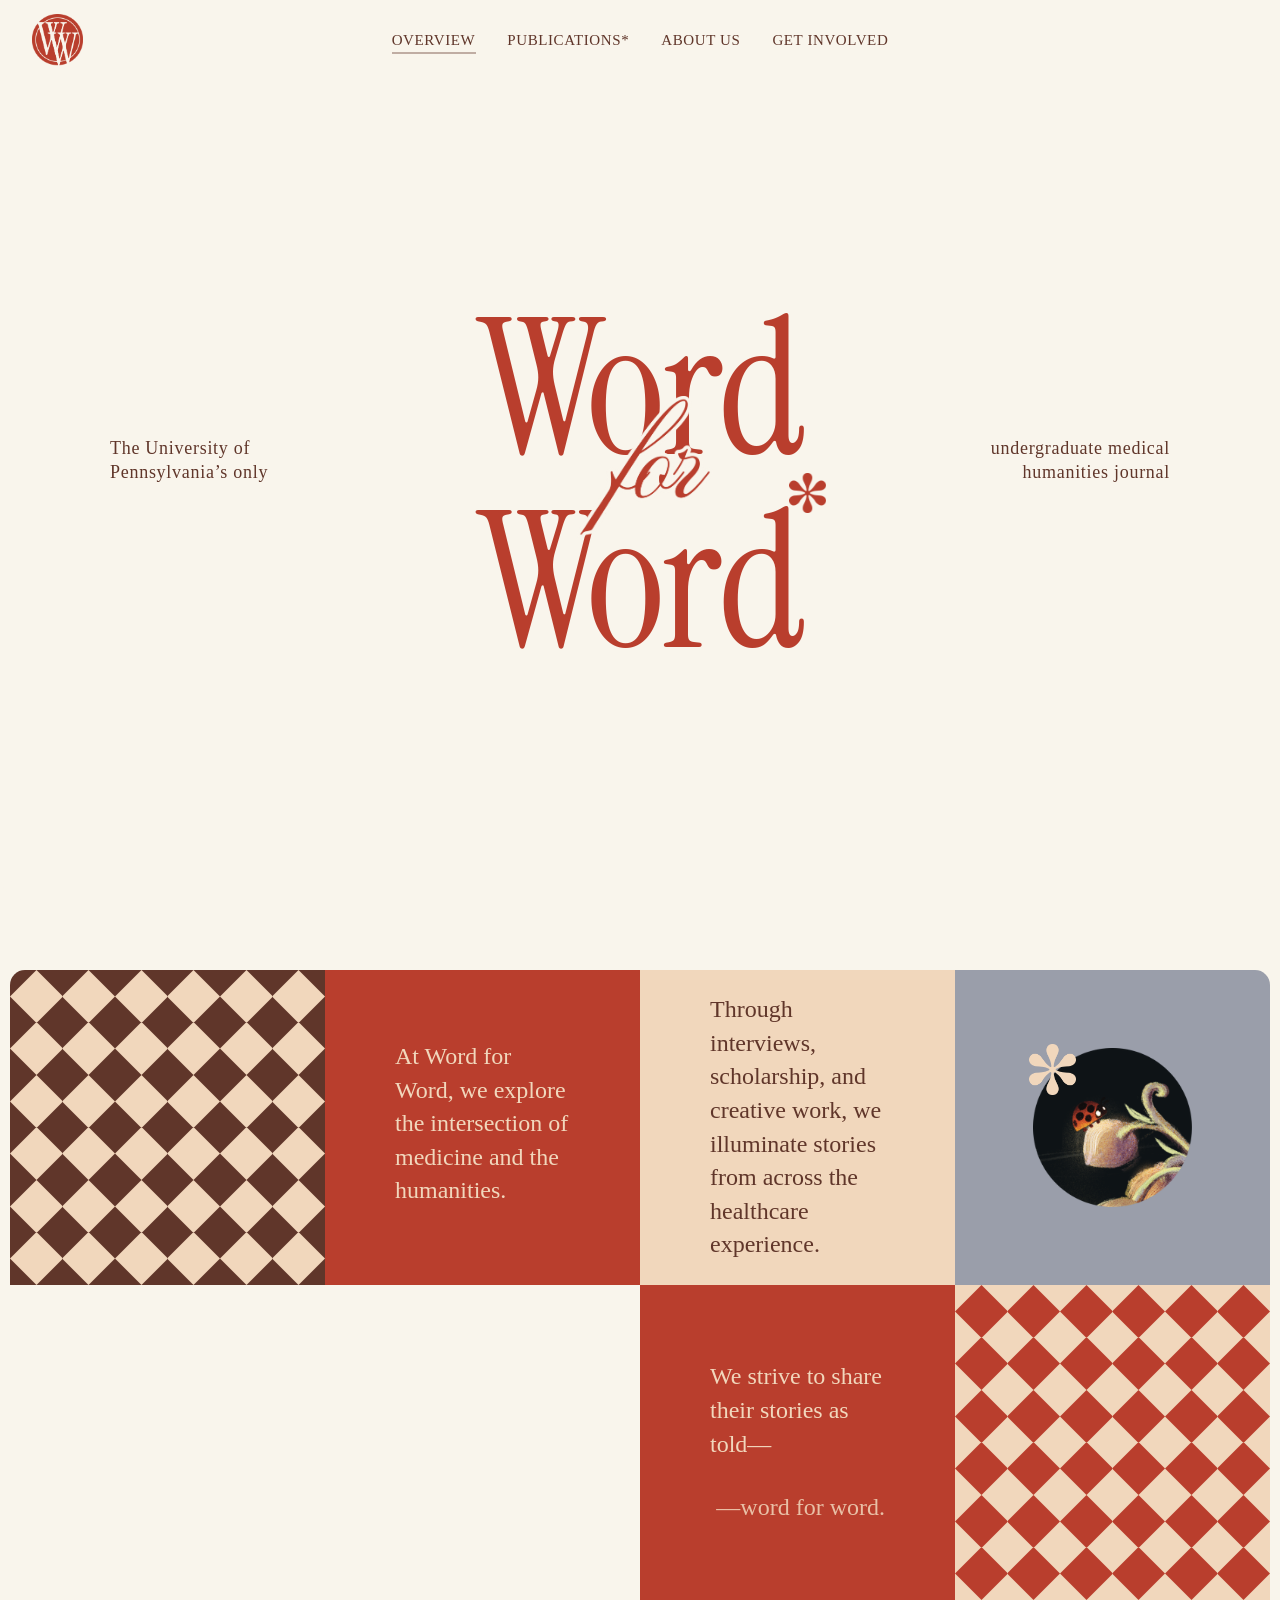
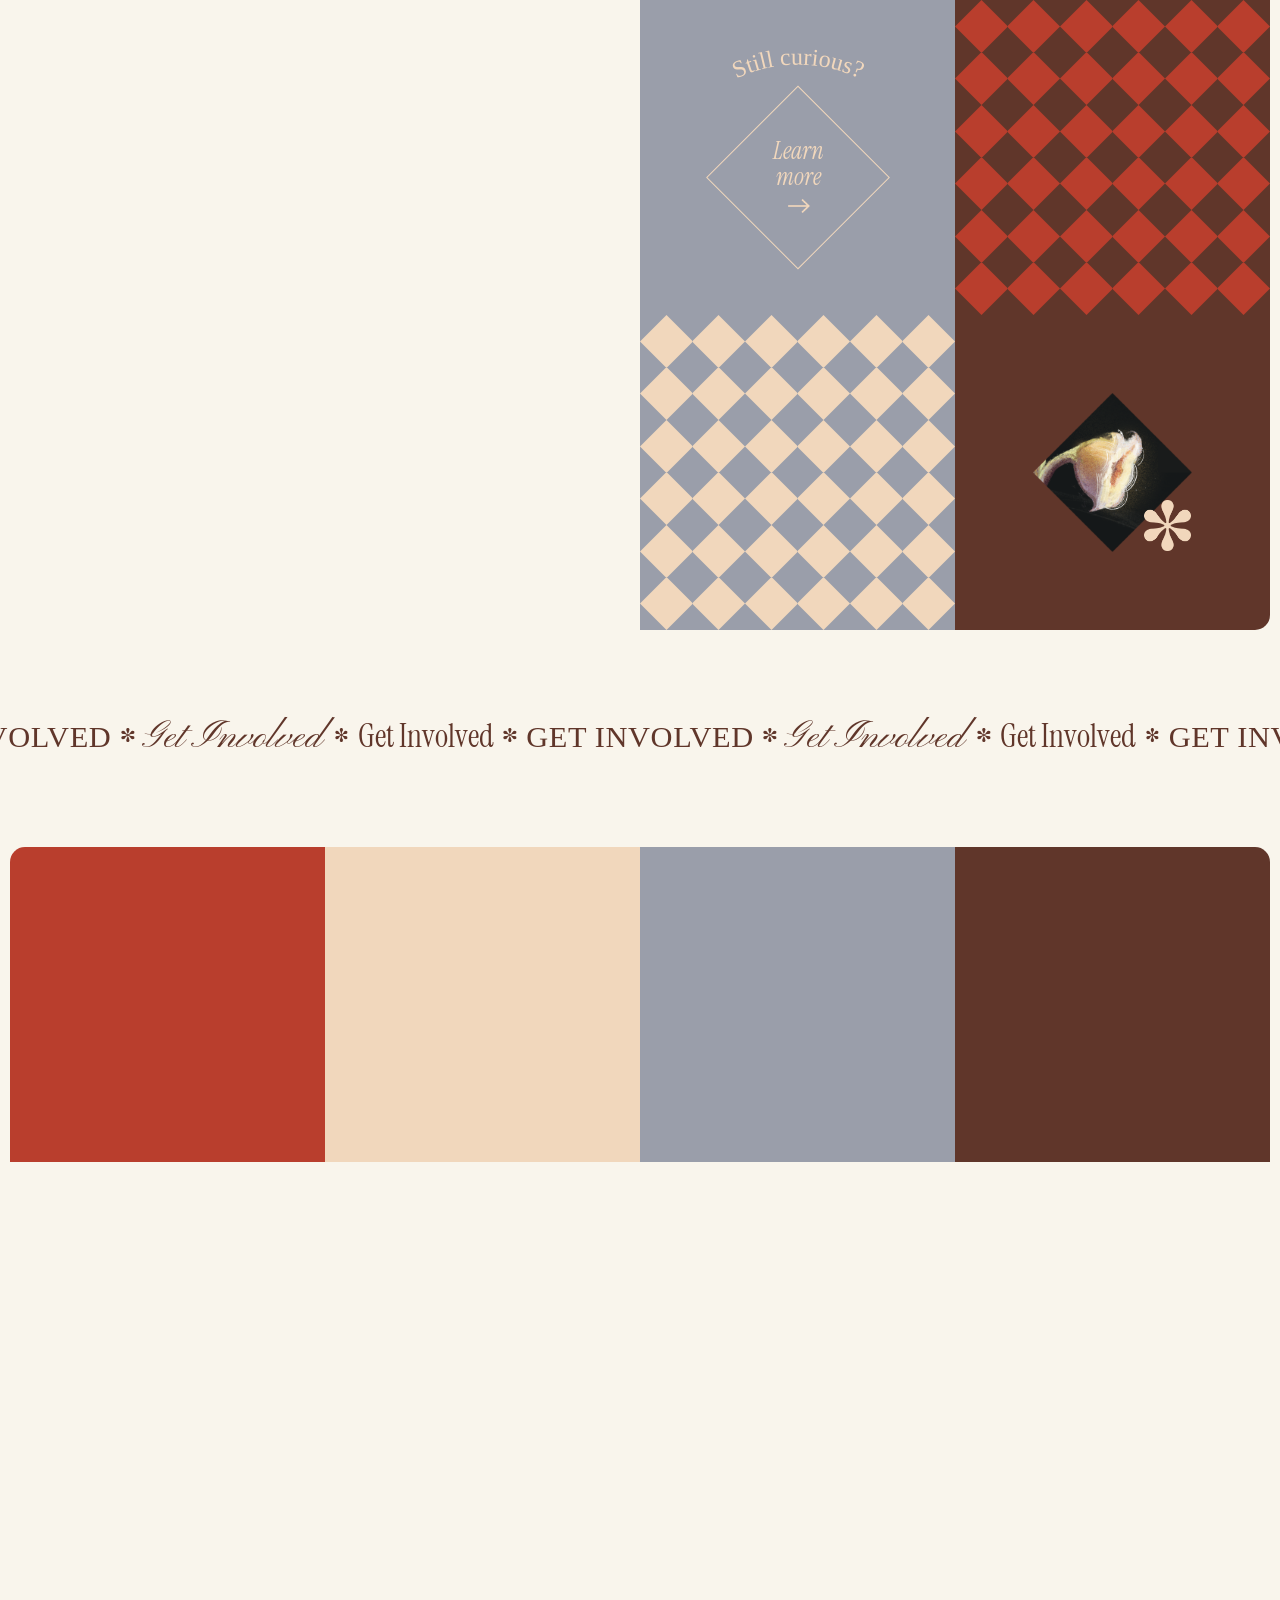
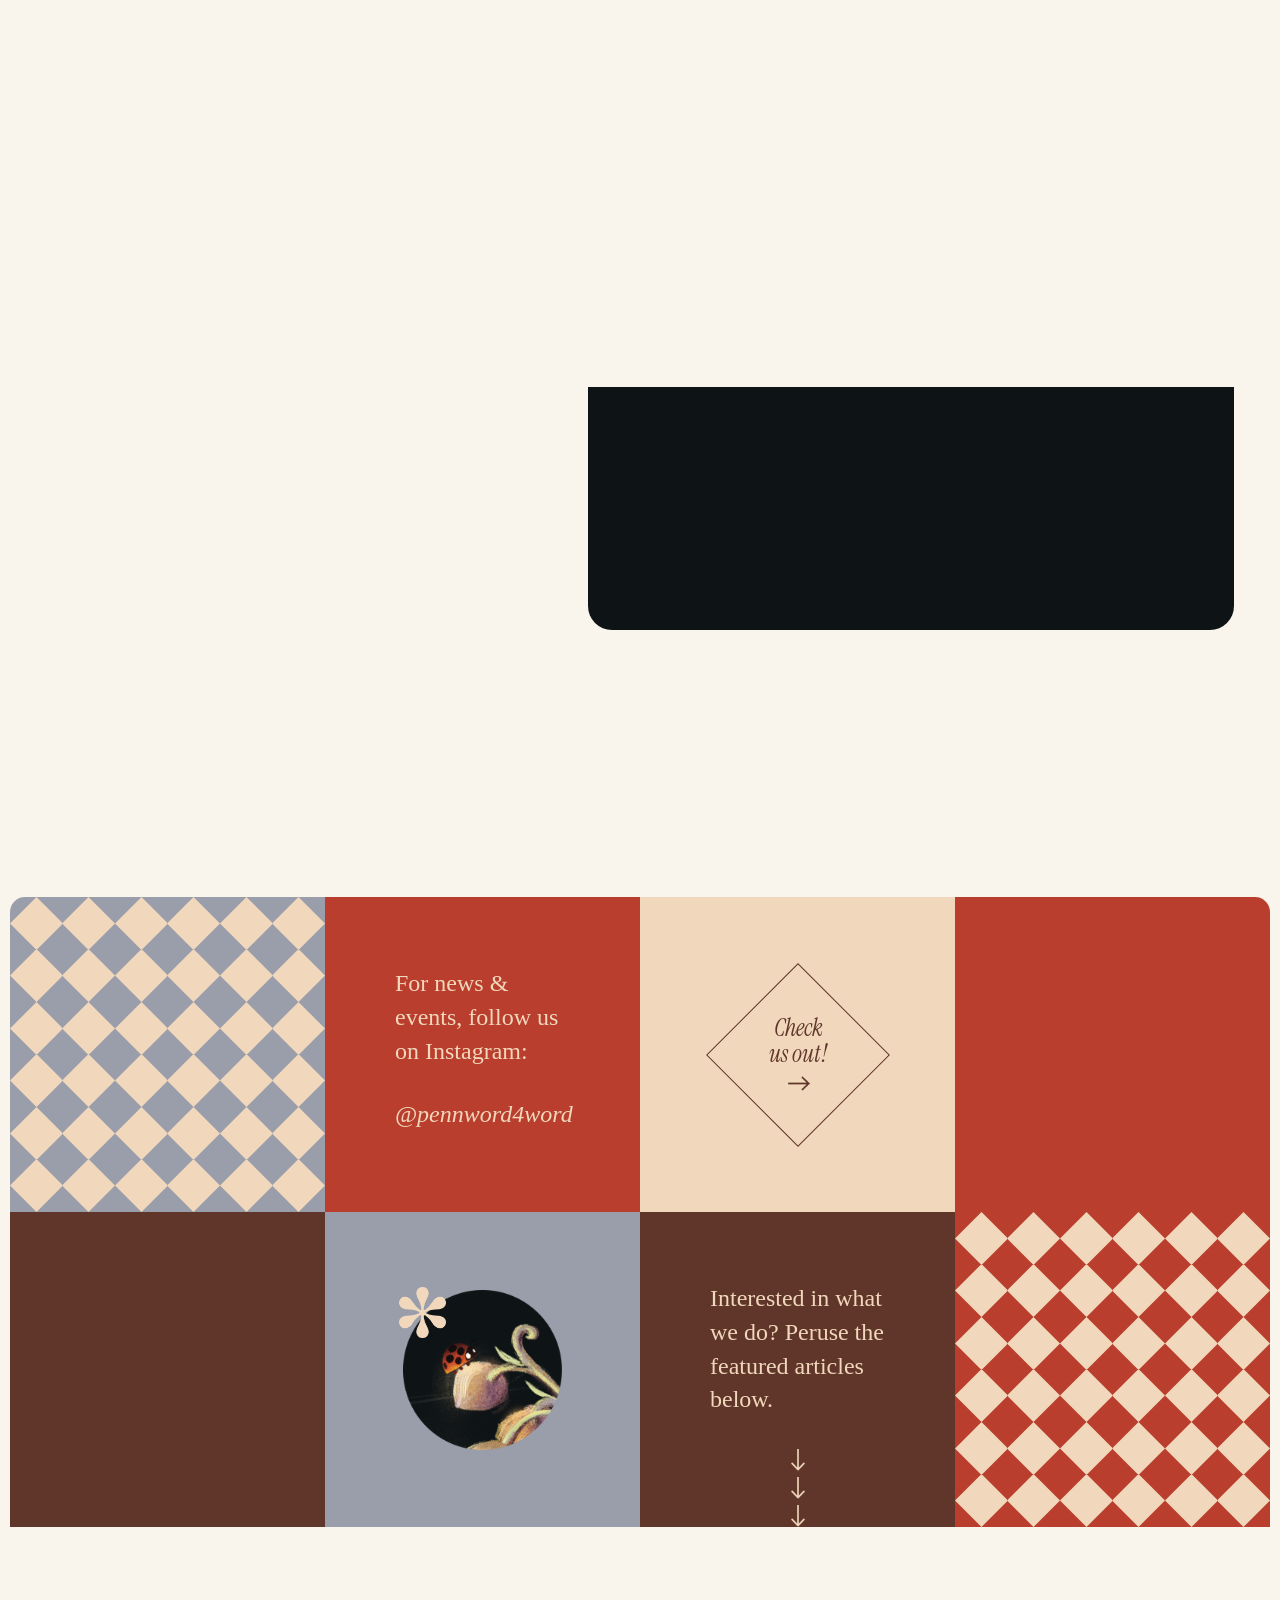
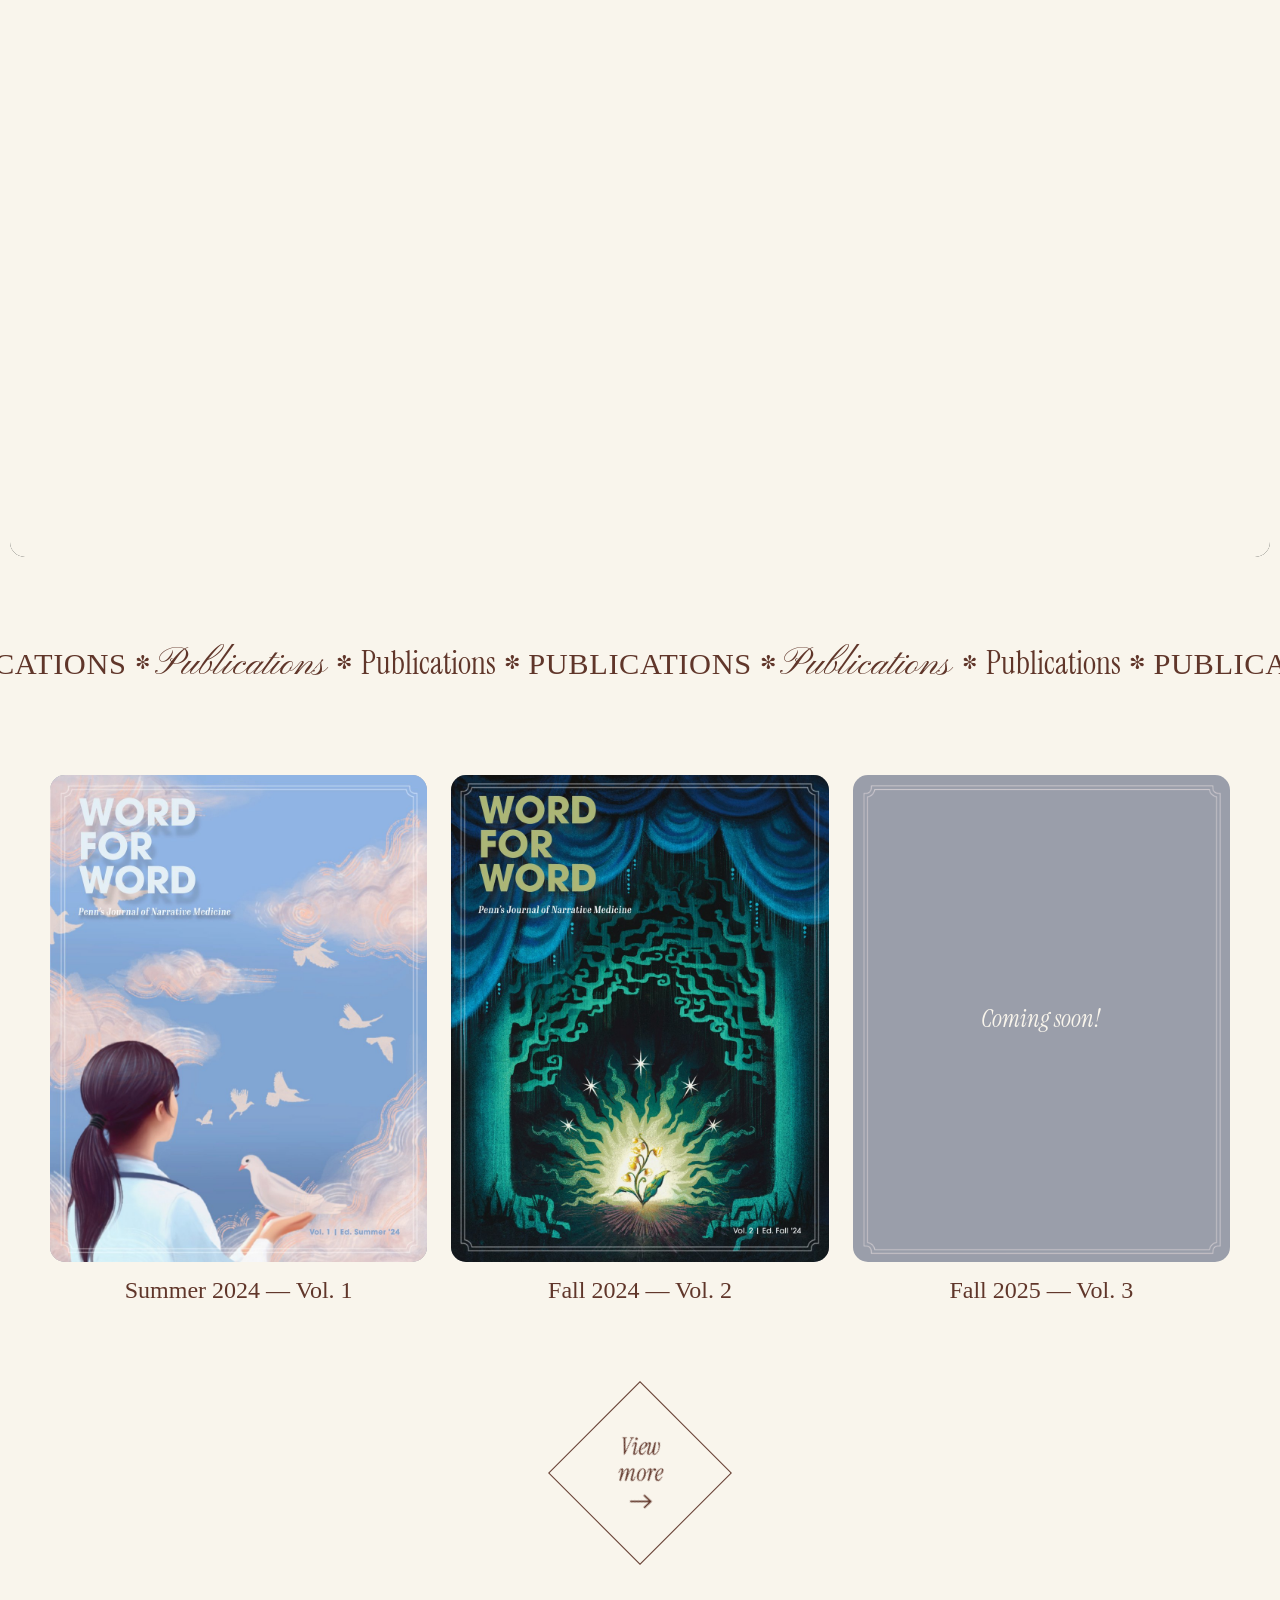
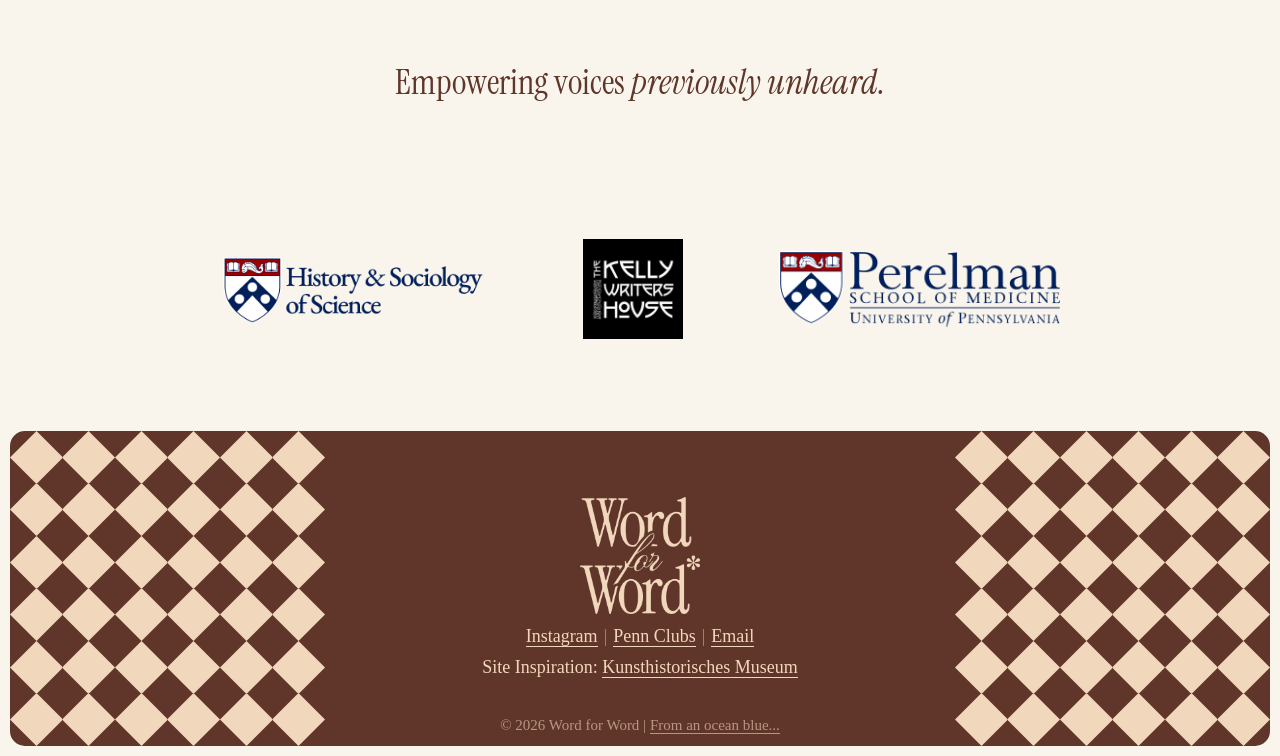
==== commit ba474fa3: "Add PostHog analytics and asterisk favicon Wires the PostHog pageview/click-tracking snippet into ev" ====
--- a/index.html
+++ b/index.html
@@ -4,6 +4,7 @@
   <meta charset="UTF-8" />
   <meta name="viewport" content="width=device-width, initial-scale=1.0" />
   <title>Word for Word — Penn Medical Humanities Journal</title>
+  <link rel="icon" type="image/png" href="assets/images/Asterisk - Default.png" />
   <!-- Stamped before any external resource request below (fonts, the
        Lenis CDN script) so initIntroReveal() in main.js can measure how
        long THOSE took on a cold/first-in-a-while load and subtract it
@@ -71,9 +72,57 @@
   <link rel="preconnect" href="https://fonts.googleapis.com" />
   <link rel="preconnect" href="https://fonts.gstatic.com" crossorigin />
   <link href="https://fonts.googleapis.com/css2?family=Instrument+Serif:ital@0;1&display=swap" rel="stylesheet" />
-  <!-- "Freight" is a licensed font (not on Google Fonts) — add your own @font-face
-       for "Freight Text Pro" in css/style.css once you have the font files. -->
-  <link rel="stylesheet" href="css/style.css?v=148" />
+  <link rel="stylesheet" href="css/style.css?v=149" />
+  <!-- PostHog analytics -->
+  <script>
+    !(function (t, e) {
+      var o, n, p, r;
+      e.__SV ||
+        ((window.posthog = e),
+        (e._i = []),
+        (e.init = function (i, s, a) {
+          function g(t, e) {
+            var o = e.split(".");
+            (2 == o.length && ((t = t[o[0]]), (e = o[1])),
+              (t[e] = function () {
+                t.push([e].concat(Array.prototype.slice.call(arguments, 0)));
+              }));
+          }
+          (((p = t.createElement("script")).type = "text/javascript"),
+            (p.crossOrigin = "anonymous"),
+            (p.async = !0),
+            (p.src =
+              s.api_host.replace(".i.posthog.com", "-assets.i.posthog.com") + "/static/array.js"),
+            (r = t.getElementsByTagName("script")[0]).parentNode.insertBefore(p, r));
+          var u = e;
+          for (
+            void 0 !== a ? (u = e[a] = []) : (a = "posthog"),
+              u.people = u.people || [],
+              u.toString = function (t) {
+                var e = "posthog";
+                return ("posthog" !== a && (e += "." + a), t || (e += " (stub)"), e);
+              },
+              u.people.toString = function () {
+                return u.toString(1) + ".people (stub)";
+              },
+              o =
+                "init capture register register_once register_for_session unregister unregister_for_session getFeatureFlag getFeatureFlagResult isFeatureEnabled reloadFeatureFlags updateEarlyAccessFeatureEnrollment getEarlyAccessFeatures on onFeatureFlags onSessionId getSurveys getActiveMatchingSurveys renderSurvey canRenderSurvey getNextSurveyStep identify setPersonProperties group resetGroups setPersonPropertiesForFlags resetPersonPropertiesForFlags setGroupPropertiesForFlags resetGroupPropertiesForFlags reset get_distinct_id getGroups get_session_id get_session_replay_url alias set_config startSessionRecording stopSessionRecording sessionRecordingStarted captureException loadToolbar get_property getSessionProperty createPersonProfile opt_in_capturing opt_out_capturing has_opted_in_capturing has_opted_out_capturing clear_opt_in_out_capturing debug".split(
+                  " ",
+                ),
+              n = 0;
+            n < o.length;
+            n++
+          )
+            g(u, o[n]);
+          e._i.push([i, s, a]);
+        }),
+        (e.__SV = 1));
+    })(document, window.posthog || []);
+    posthog.init("phc_vq5WQSczB33VuGzb9NmEY6mVCTsu94XLS9RPtLPny5Xd", {
+      api_host: "https://us.i.posthog.com",
+      defaults: "2026-05-30",
+    });
+  </script>
 </head>
 <body>
 
@@ -459,7 +508,7 @@
 
          Unlike every other .marquee-banner__track (one flat uppercase
          Instrument Serif repeat), this one cycles 3 faces per word —
-         Kapakana, Instrument Serif, Freight Text Book (only this
+         Kapakana, Instrument Serif, Newsreader (only this
          last one rendered in caps) — per explicit request. Plain
          repeating cycle (script, serif, caps), 8 full cycles (24 words)
          — deliberately more than needed to just fill one viewport width:
@@ -468,7 +517,7 @@
          (confirmed empirically — it renders flush against the box's own
          left edge, all overflow spilling out to the right only), and
          centerGetInvolvedMarquee() in main.js (see below) then nudges
-         the whole track with a corrective translateX to land a Freight
+         the whole track with a corrective translateX to land a Newsreader
          word dead-center — which shifts the sequence's own true start
          left or right by a varying amount depending on viewport width.
          24 words gives enough slack that even the largest such shift
@@ -482,7 +531,7 @@
          without flattening them). -->
     <section id="get-involved" class="marquee-banner">
       <p class="marquee-banner__track">
-        <span class="marquee-banner__word marquee-banner__word--script">Get Involved</span> &nbsp;*&nbsp; <span class="marquee-banner__word marquee-banner__word--serif">Get Involved</span> &nbsp;*&nbsp; <span class="marquee-banner__word marquee-banner__word--caps">Get Involved</span> &nbsp;*&nbsp; <span class="marquee-banner__word marquee-banner__word--script">Get Involved</span> &nbsp;*&nbsp; <span class="marquee-banner__word marquee-banner__word--serif">Get Involved</span> &nbsp;*&nbsp; <span class="marquee-banner__word marquee-banner__word--caps">Get Involved</span> &nbsp;*&nbsp; <span class="marquee-banner__word marquee-banner__word--script">Get Involved</span> &nbsp;*&nbsp; <span class="marquee-banner__word marquee-banner__word--serif">Get Involved</span> &nbsp;*&nbsp; <span class="marquee-banner__word marquee-banner__word--caps">Get Involved</span> &nbsp;*&nbsp; <span class="marquee-banner__word marquee-banner__word--script">Get Involved</span> &nbsp;*&nbsp; <span class="marquee-banner__word marquee-banner__word--serif">Get Involved</span> &nbsp;*&nbsp; <span class="marquee-banner__word marquee-banner__word--caps">Get Involved</span> &nbsp;*&nbsp; <span class="marquee-banner__word marquee-banner__word--script">Get Involved</span> &nbsp;*&nbsp; <span class="marquee-banner__word marquee-banner__word--serif">Get Involved</span> &nbsp;*&nbsp; <span class="marquee-banner__word marquee-banner__word--caps">Get Involved</span> &nbsp;*&nbsp; <span class="marquee-banner__word marquee-banner__word--script">Get Involved</span> &nbsp;*&nbsp; <span class="marquee-banner__word marquee-banner__word--serif">Get Involved</span> &nbsp;*&nbsp; <span class="marquee-banner__word marquee-banner__word--caps">Get Involved</span> &nbsp;*&nbsp; <span class="marquee-banner__word marquee-banner__word--script">Get Involved</span> &nbsp;*&nbsp; <span class="marquee-banner__word marquee-banner__word--serif">Get Involved</span> &nbsp;*&nbsp; <span class="marquee-banner__word marquee-banner__word--caps">Get Involved</span> &nbsp;*&nbsp; <span class="marquee-banner__word marquee-banner__word--script">Get Involved</span> &nbsp;*&nbsp; <span class="marquee-banner__word marquee-banner__word--serif">Get Involved</span> &nbsp;*&nbsp; <span class="marquee-banner__word marquee-banner__word--caps">Get Involved</span> &nbsp;*&nbsp; <span class="marquee-banner__word marquee-banner__word--script">Get Involved</span> &nbsp;*&nbsp; <span class="marquee-banner__word marquee-banner__word--serif">Get Involved</span> &nbsp;*&nbsp; <span class="marquee-banner__word marquee-banner__word--caps">Get Involved</span> &nbsp;*&nbsp; <span class="marquee-banner__word marquee-banner__word--script">Get Involved</span> &nbsp;*&nbsp; <span class="marquee-banner__word marquee-banner__word--serif">Get Involved</span> &nbsp;*&nbsp; <span class="marquee-banner__word marquee-banner__word--caps">Get Involved</span> &nbsp;*&nbsp; <span class="marquee-banner__word marquee-banner__word--script">Get Involved</span> &nbsp;*&nbsp; <span class="marquee-banner__word marquee-banner__word--serif">Get Involved</span> &nbsp;*&nbsp; <span class="marquee-banner__word marquee-banner__word--caps">Get Involved</span> &nbsp;*&nbsp; <span class="marquee-banner__word marquee-banner__word--script">Get Involved</span> &nbsp;*&nbsp; <span class="marquee-banner__word marquee-banner__word--serif">Get Involved</span> &nbsp;*&nbsp; <span class="marquee-banner__word marquee-banner__word--caps">Get Involved</span>
+        <span class="marquee-banner__word marquee-banner__word--script"><span class="marquee-banner__kern-tight">G</span>et <span class="marquee-banner__kern-tight">I</span>nvolved</span> &nbsp;*&nbsp; <span class="marquee-banner__word marquee-banner__word--serif">Get Involved</span> &nbsp;*&nbsp; <span class="marquee-banner__word marquee-banner__word--caps">Get Involved</span> &nbsp;*&nbsp; <span class="marquee-banner__word marquee-banner__word--script"><span class="marquee-banner__kern-tight">G</span>et <span class="marquee-banner__kern-tight">I</span>nvolved</span> &nbsp;*&nbsp; <span class="marquee-banner__word marquee-banner__word--serif">Get Involved</span> &nbsp;*&nbsp; <span class="marquee-banner__word marquee-banner__word--caps">Get Involved</span> &nbsp;*&nbsp; <span class="marquee-banner__word marquee-banner__word--script"><span class="marquee-banner__kern-tight">G</span>et <span class="marquee-banner__kern-tight">I</span>nvolved</span> &nbsp;*&nbsp; <span class="marquee-banner__word marquee-banner__word--serif">Get Involved</span> &nbsp;*&nbsp; <span class="marquee-banner__word marquee-banner__word--caps">Get Involved</span> &nbsp;*&nbsp; <span class="marquee-banner__word marquee-banner__word--script"><span class="marquee-banner__kern-tight">G</span>et <span class="marquee-banner__kern-tight">I</span>nvolved</span> &nbsp;*&nbsp; <span class="marquee-banner__word marquee-banner__word--serif">Get Involved</span> &nbsp;*&nbsp; <span class="marquee-banner__word marquee-banner__word--caps">Get Involved</span> &nbsp;*&nbsp; <span class="marquee-banner__word marquee-banner__word--script"><span class="marquee-banner__kern-tight">G</span>et <span class="marquee-banner__kern-tight">I</span>nvolved</span> &nbsp;*&nbsp; <span class="marquee-banner__word marquee-banner__word--serif">Get Involved</span> &nbsp;*&nbsp; <span class="marquee-banner__word marquee-banner__word--caps">Get Involved</span> &nbsp;*&nbsp; <span class="marquee-banner__word marquee-banner__word--script"><span class="marquee-banner__kern-tight">G</span>et <span class="marquee-banner__kern-tight">I</span>nvolved</span> &nbsp;*&nbsp; <span class="marquee-banner__word marquee-banner__word--serif">Get Involved</span> &nbsp;*&nbsp; <span class="marquee-banner__word marquee-banner__word--caps">Get Involved</span> &nbsp;*&nbsp; <span class="marquee-banner__word marquee-banner__word--script"><span class="marquee-banner__kern-tight">G</span>et <span class="marquee-banner__kern-tight">I</span>nvolved</span> &nbsp;*&nbsp; <span class="marquee-banner__word marquee-banner__word--serif">Get Involved</span> &nbsp;*&nbsp; <span class="marquee-banner__word marquee-banner__word--caps">Get Involved</span> &nbsp;*&nbsp; <span class="marquee-banner__word marquee-banner__word--script"><span class="marquee-banner__kern-tight">G</span>et <span class="marquee-banner__kern-tight">I</span>nvolved</span> &nbsp;*&nbsp; <span class="marquee-banner__word marquee-banner__word--serif">Get Involved</span> &nbsp;*&nbsp; <span class="marquee-banner__word marquee-banner__word--caps">Get Involved</span> &nbsp;*&nbsp; <span class="marquee-banner__word marquee-banner__word--script"><span class="marquee-banner__kern-tight">G</span>et <span class="marquee-banner__kern-tight">I</span>nvolved</span> &nbsp;*&nbsp; <span class="marquee-banner__word marquee-banner__word--serif">Get Involved</span> &nbsp;*&nbsp; <span class="marquee-banner__word marquee-banner__word--caps">Get Involved</span> &nbsp;*&nbsp; <span class="marquee-banner__word marquee-banner__word--script"><span class="marquee-banner__kern-tight">G</span>et <span class="marquee-banner__kern-tight">I</span>nvolved</span> &nbsp;*&nbsp; <span class="marquee-banner__word marquee-banner__word--serif">Get Involved</span> &nbsp;*&nbsp; <span class="marquee-banner__word marquee-banner__word--caps">Get Involved</span> &nbsp;*&nbsp; <span class="marquee-banner__word marquee-banner__word--script"><span class="marquee-banner__kern-tight">G</span>et <span class="marquee-banner__kern-tight">I</span>nvolved</span> &nbsp;*&nbsp; <span class="marquee-banner__word marquee-banner__word--serif">Get Involved</span> &nbsp;*&nbsp; <span class="marquee-banner__word marquee-banner__word--caps">Get Involved</span> &nbsp;*&nbsp; <span class="marquee-banner__word marquee-banner__word--script"><span class="marquee-banner__kern-tight">G</span>et <span class="marquee-banner__kern-tight">I</span>nvolved</span> &nbsp;*&nbsp; <span class="marquee-banner__word marquee-banner__word--serif">Get Involved</span> &nbsp;*&nbsp; <span class="marquee-banner__word marquee-banner__word--caps">Get Involved</span>
       </p>
     </section>
 
@@ -660,11 +709,10 @@
         <div class="square square--red square--pad-lg square--text-gap-30 square--align-left">
           <p class="square__body">For news &amp; events, follow us on Instagram:</p>
           <!-- Own block now (was inline in the paragraph above) — italic
-               is a deliberate one-off exception to "Freight is never
+               is a deliberate one-off exception to "Newsreader is never
                italic" elsewhere on the page: a real italic face exists
-               for this weight (Freight Text Book Italic, see the
-               @font-face block), so this isn't the browser faux-slanting
-               a face that has none. -->
+               (Newsreader Italic, see the @font-face block), so this
+               isn't the browser faux-slanting a face that has none. -->
           <p class="square__body square__handle">@pennword4word</p>
         </div>
         <!-- Just the diamond now (no arc text above it) — base .square
--- a/css/style.css
+++ b/css/style.css
@@ -18,7 +18,7 @@
   --color-illustration-bg: #0e1316;
 
   --font-display: "Instrument Serif", Georgia, "Times New Roman", serif;
-  --font-body: "Freight Text Pro", Georgia, serif;
+  --font-body: "Newsreader", Georgia, serif;
 
   /* The only 2 sizes body/UI text should ever use (display/headline
      text — section labels, titles, quote blocks — is its own thing and
@@ -65,39 +65,24 @@
   --hero-asterisk-size: clamp(28.6px, 2.86vw, 49.4px);
 }
 
-/* Regular weight/style now come from "Freight Text Book" instead of the
-   Pro family's own 400 files — Book's apostrophes/quote glyphs read
-   cleaner. Still registered under the "Freight Text Pro" family name
-   (matches --font-body) so nothing else needs to change; Pro's own 700
-   files stay since there's no bold Book file. */
+/* Newsreader (swapped in for a previously self-hosted font whose
+   license didn't actually cover web serving — see the Kapakana
+   @font-face below for the same reasoning). Both files are the real
+   variable fonts (wght 200-800,
+   plus an opsz axis left on its automatic default), not static
+   instances, so one upright + one italic file covers every weight the
+   site uses — 300 (body default), 400, 700, and the splash caption's
+   360 — via plain font-weight, no font-variation-settings needed. */
 @font-face {
-  font-family: "Freight Text Pro";
-  src: url("../assets/Freight/Freight Text Light.otf") format("opentype");
-  font-weight: 300;
+  font-family: "Newsreader";
+  src: url("../assets/Newsreader-Variable.woff2") format("woff2-variations");
+  font-weight: 200 800;
   font-style: normal;
 }
 @font-face {
-  font-family: "Freight Text Pro";
-  src: url("../assets/Freight/Freight Text Book.otf") format("opentype");
-  font-weight: 400;
-  font-style: normal;
-}
-@font-face {
-  font-family: "Freight Text Pro";
-  src: url("../assets/Freight/freight-text-pro_normal_700.ttf") format("truetype");
-  font-weight: 700;
-  font-style: normal;
-}
-@font-face {
-  font-family: "Freight Text Pro";
-  src: url("../assets/Freight/Freight Text Book Italic.otf") format("opentype");
-  font-weight: 400;
-  font-style: italic;
-}
-@font-face {
-  font-family: "Freight Text Pro";
-  src: url("../assets/Freight/freight-text-pro_700_italic.ttf") format("truetype");
-  font-weight: 700;
+  font-family: "Newsreader";
+  src: url("../assets/Newsreader-Italic-Variable.woff2") format("woff2-variations");
+  font-weight: 200 800;
   font-style: italic;
 }
 @font-face {
@@ -141,11 +126,11 @@
   color: var(--color-dark);
   font-family: var(--font-body);
   font-size: var(--text-body);
-  /* Freight Text Light (300) — the lighter weight added alongside Book
-     (400, still available/used for anything that explicitly asks for
-     it, e.g. none currently). */
+  /* Newsreader Light (300) — the lighter weight, alongside 400/700
+     still available for anything that explicitly asks for them (e.g.
+     none currently). */
   font-weight: 300;
-  line-height: 1.5;
+  line-height: 1.4;
   padding: var(--page-margin);
   overscroll-behavior-y: none;
 }
@@ -450,7 +435,10 @@
 }
 .intro-splash__caption-line1 {
   font-family: var(--font-body);
-  font-weight: 400;
+  /* 360, not a standard static weight (300 Light/400 Regular) — sits
+     deliberately between them on Newsreader's own variable wght axis,
+     per explicit request for this one spot. */
+  font-weight: 360;
   font-style: italic;
   font-size: var(--text-body);
 }
@@ -1399,7 +1387,7 @@
 }
 
 /* All text inside a square card — label/script/body/role/footnote —
-   uses Freight at one consistent size (--text-body). Hierarchy within a
+   uses Newsreader at one consistent size (--text-body). Hierarchy within a
    card comes from weight/style/color now, not size. Doesn't apply to
    the diamond-outline text (.square__arc, .diamond-cta) or the big
    featured-image caption, which keep their own display treatment. */
@@ -1408,8 +1396,8 @@
   font-size: var(--text-body);
 }
 .square__script {
-  /* Freight (--font-body) is never italic — no italic here (or
-     anywhere else Freight is used; see
+  /* Newsreader (--font-body) is never italic — no italic here (or
+     anywhere else Newsreader is used; see
      .publication-card__cover-caption). */
   font-family: var(--font-body);
   font-size: var(--text-body);
@@ -1427,10 +1415,10 @@
 .square__body:not(:last-child) { flex: none; }
 .square__body--small { font-size: var(--text-body); }
 /* Section 4 square 2's Instagram handle mention — a deliberate one-off
-   exception to "Freight is never italic" elsewhere on the page (see the
-   comment above .square__script): a real italic face exists for this
-   weight (Freight Text Book Italic, see the @font-face block), so this
-   isn't the browser faux-slanting a face that has none. */
+   exception to "Newsreader is never italic" elsewhere on the page (see
+   the comment above .square__script): a real italic face exists
+   (Newsreader Italic, see the @font-face block), so this isn't the
+   browser faux-slanting a face that has none. */
 .square__handle { font-style: italic; }
 .square__footnote {
   align-self: flex-end;
@@ -1503,24 +1491,24 @@
    uses a different display face, not the shared --font-body default. */
 .square__role--display-italic { font-family: var(--font-display); font-style: italic; }
 .square__role--display { font-family: var(--font-display); font-style: normal; }
-/* Freight Text Light (300, the site's own body-text default weight —
+/* Newsreader Light (300, the site's own body-text default weight —
    see body's own font-weight in :root) rather than the 400 all the
    other roles use — explicitly requested lighter than the rest. */
 .square__role--caps { text-transform: uppercase; font-weight: 300; }
-/* Kapakana (swapped in for the formerly self-hosted, non-OFL Bickham
-   Script Pro) still reads smaller than the other 3 roles' fonts at the
+/* Kapakana (swapped in for a previously self-hosted, non-OFL script
+   font) still reads smaller than the other 3 roles' fonts at the
    same nominal size (compact cursive strokes vs. serif) — bumped past
    the shared body size to compensate, and further still past THAT so
    Designer reads deliberately a bit bigger than its 3 siblings, not
    just corrected up to parity with them.
-   calc(var(--marquee-text-size) * 1.75), not 1.75em — em on font-size
+   calc(var(--marquee-text-size) * 1.65), not 1.65em — em on font-size
    resolves against the PARENT's font-size, not against .square__role's
    own value on this SAME element (only one font-size declaration ever
-   wins the cascade; em doesn't stack with it), so 1.75em silently stayed
+   wins the cascade; em doesn't stack with it), so 1.65em silently stayed
    locked to the old body-text size even after .square__role above was
-   bumped to --marquee-text-size. This keeps the same 1.75x ratio but
+   bumped to --marquee-text-size. This keeps the same 1.65x ratio but
    chained off the value that's actually meant to scale it. */
-.square__role--script { font-family: "Kapakana", cursive; font-size: calc(var(--marquee-text-size) * 1.75); }
+.square__role--script { font-family: "Kapakana", cursive; font-size: calc(var(--marquee-text-size) * 1.65); }
 
 /* Roles grid hover reveal (squares 1-4: Interviewer/Columnist/Editor/
    Designer) — the role name slides up and fades away as its description
@@ -2398,12 +2386,12 @@
    the 4 build_articles.py-generated category strips on publications.html
    — interviews/essays/narratives/outreach). Every instance's markup
    cycles the same 3 faces per word — Kapakana, Instrument Serif,
-   Freight Text Book (only Freight rendered in caps) — see the HTML
+   Newsreader (only Newsreader rendered in caps) — see the HTML
    comment above #get-involved's own track in index.html for the
    word-span structure this relies on, buildMarqueeCycle() in
    scripts/build_articles.py for how the generated category strips build
    the identical structure, and centerMarqueeTracks() in main.js for how
-   each track's own Freight word gets centered independently. */
+   each track's own Newsreader word gets centered independently. */
 .marquee-banner {
   width: 100vw;
   margin-left: calc(50% - 50vw);
@@ -2449,16 +2437,23 @@
 }
 .marquee-banner__word--script {
   font-family: "Kapakana", cursive;
-  /* 1.65x the track's own size (Kapakana still reading a bit thin/small
+  /* 1.55x the track's own size (Kapakana still reading a bit thin/small
      next to the other 2 faces at equal size otherwise). */
-  font-size: calc(var(--marquee-text-size) * 1.65);
+  font-size: calc(var(--marquee-text-size) * 1.55);
+}
+/* Wraps just the "G" (Get) and "I" (Involved) in the script-face cycle —
+   letter-spacing trails the character it's set on, so putting -0.03em on
+   a single-letter span pulls only the next letter in closer without
+   touching spacing anywhere else in the word. */
+.marquee-banner__kern-tight {
+  letter-spacing: -0.03em;
 }
 .marquee-banner__word--caps {
   font-family: var(--font-body);
-  /* Freight Text BOOK (400) — the page's own ambient default is Light
+  /* Newsreader Regular (400) — the page's own ambient default is Light
      (300); this needs the heavier of the 2 to match the Figma. */
   font-weight: 400;
-  /* -5% off the track's own size per explicit request — Freight's caps
+  /* -5% off the track's own size per explicit request — Newsreader's caps
      read visually larger than Instrument Serif's mixed case at the same
      nominal size (all-caps text is cap-height-dominant with no
      descenders/ascenders breaking it up), so this brings the two back
